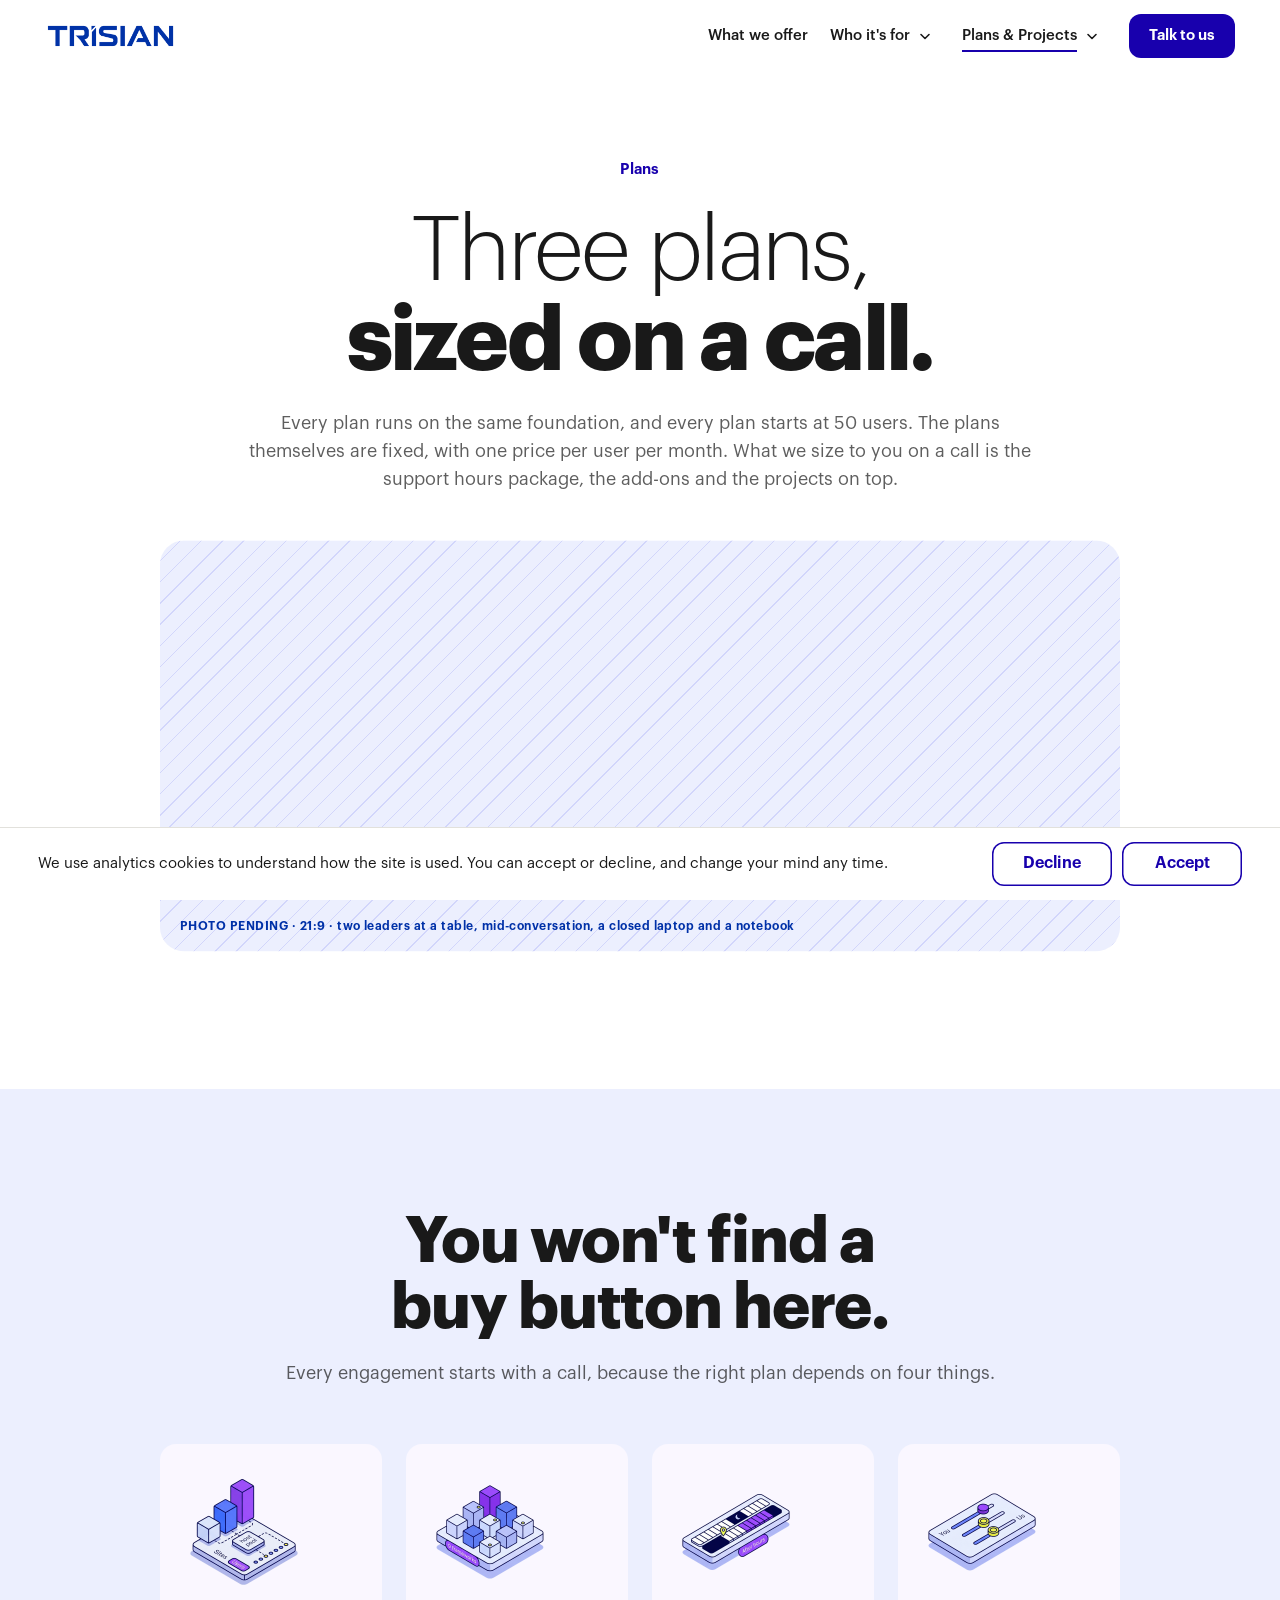
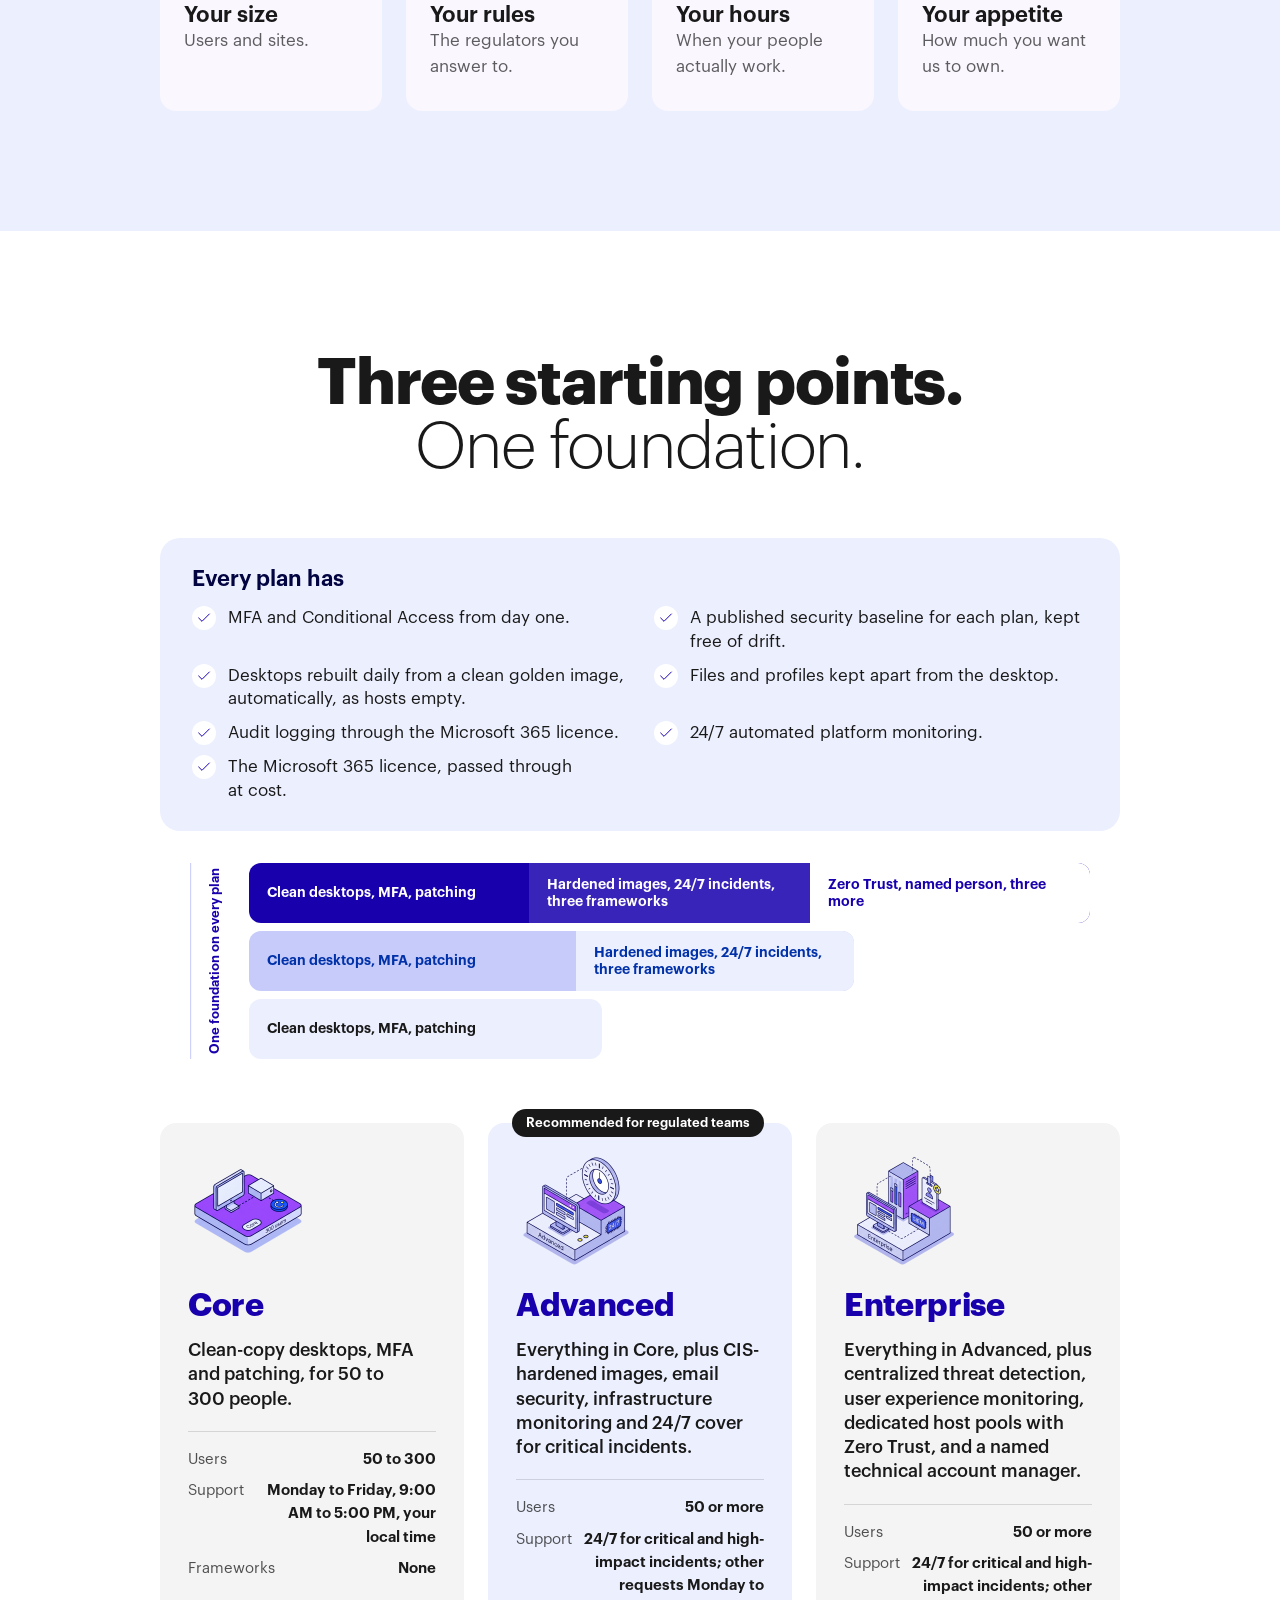
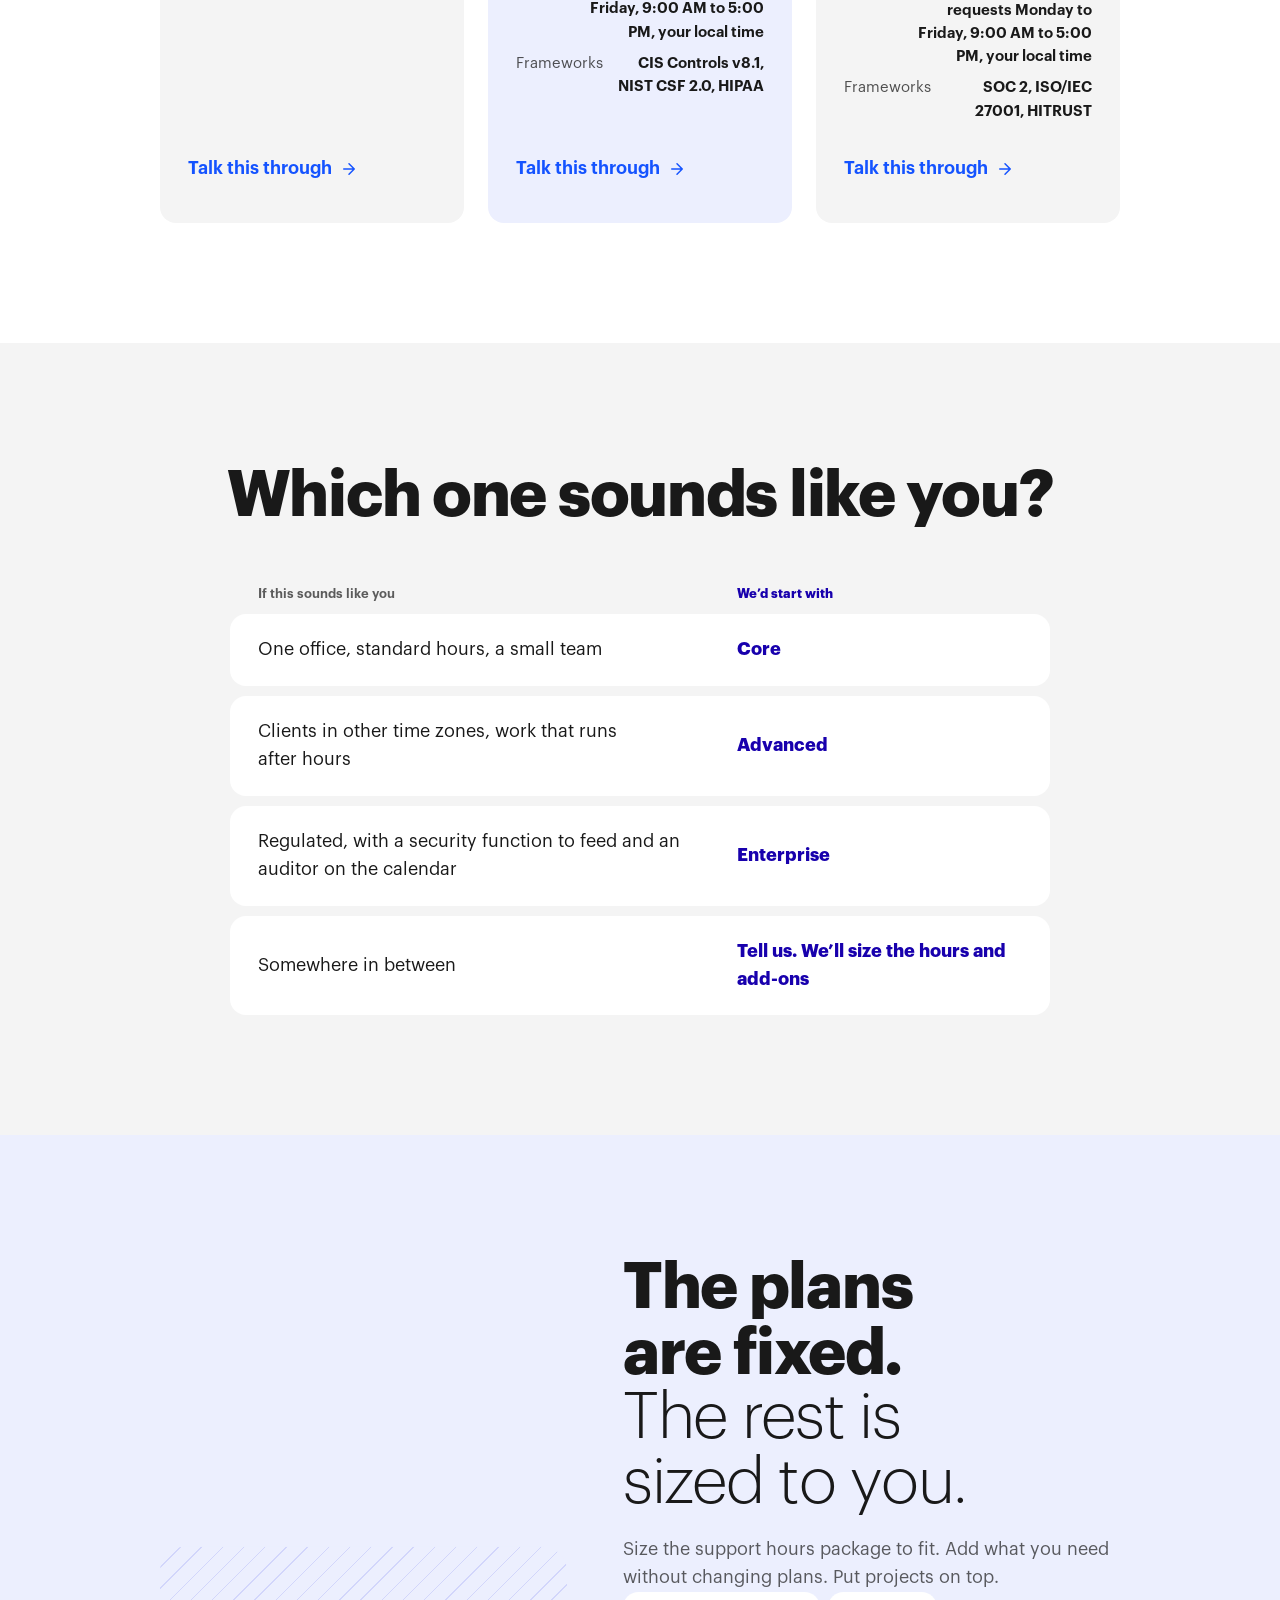
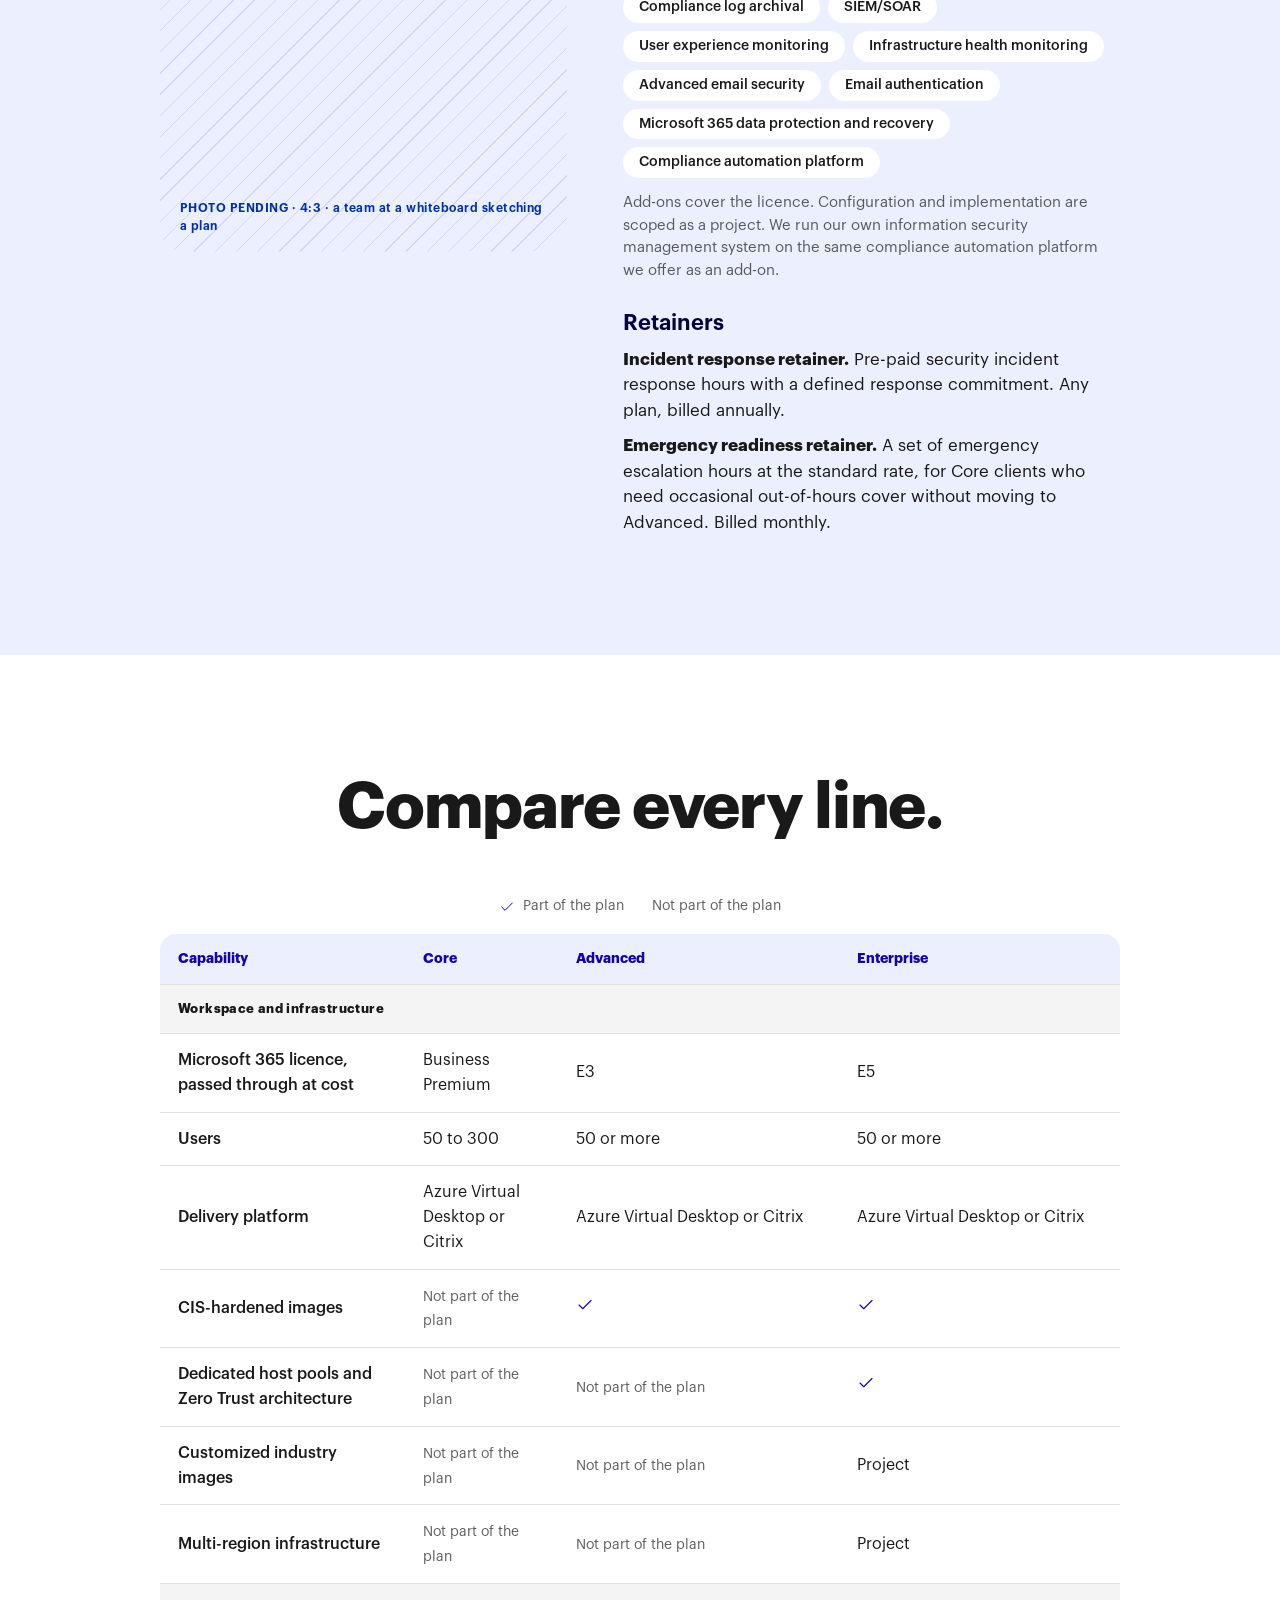
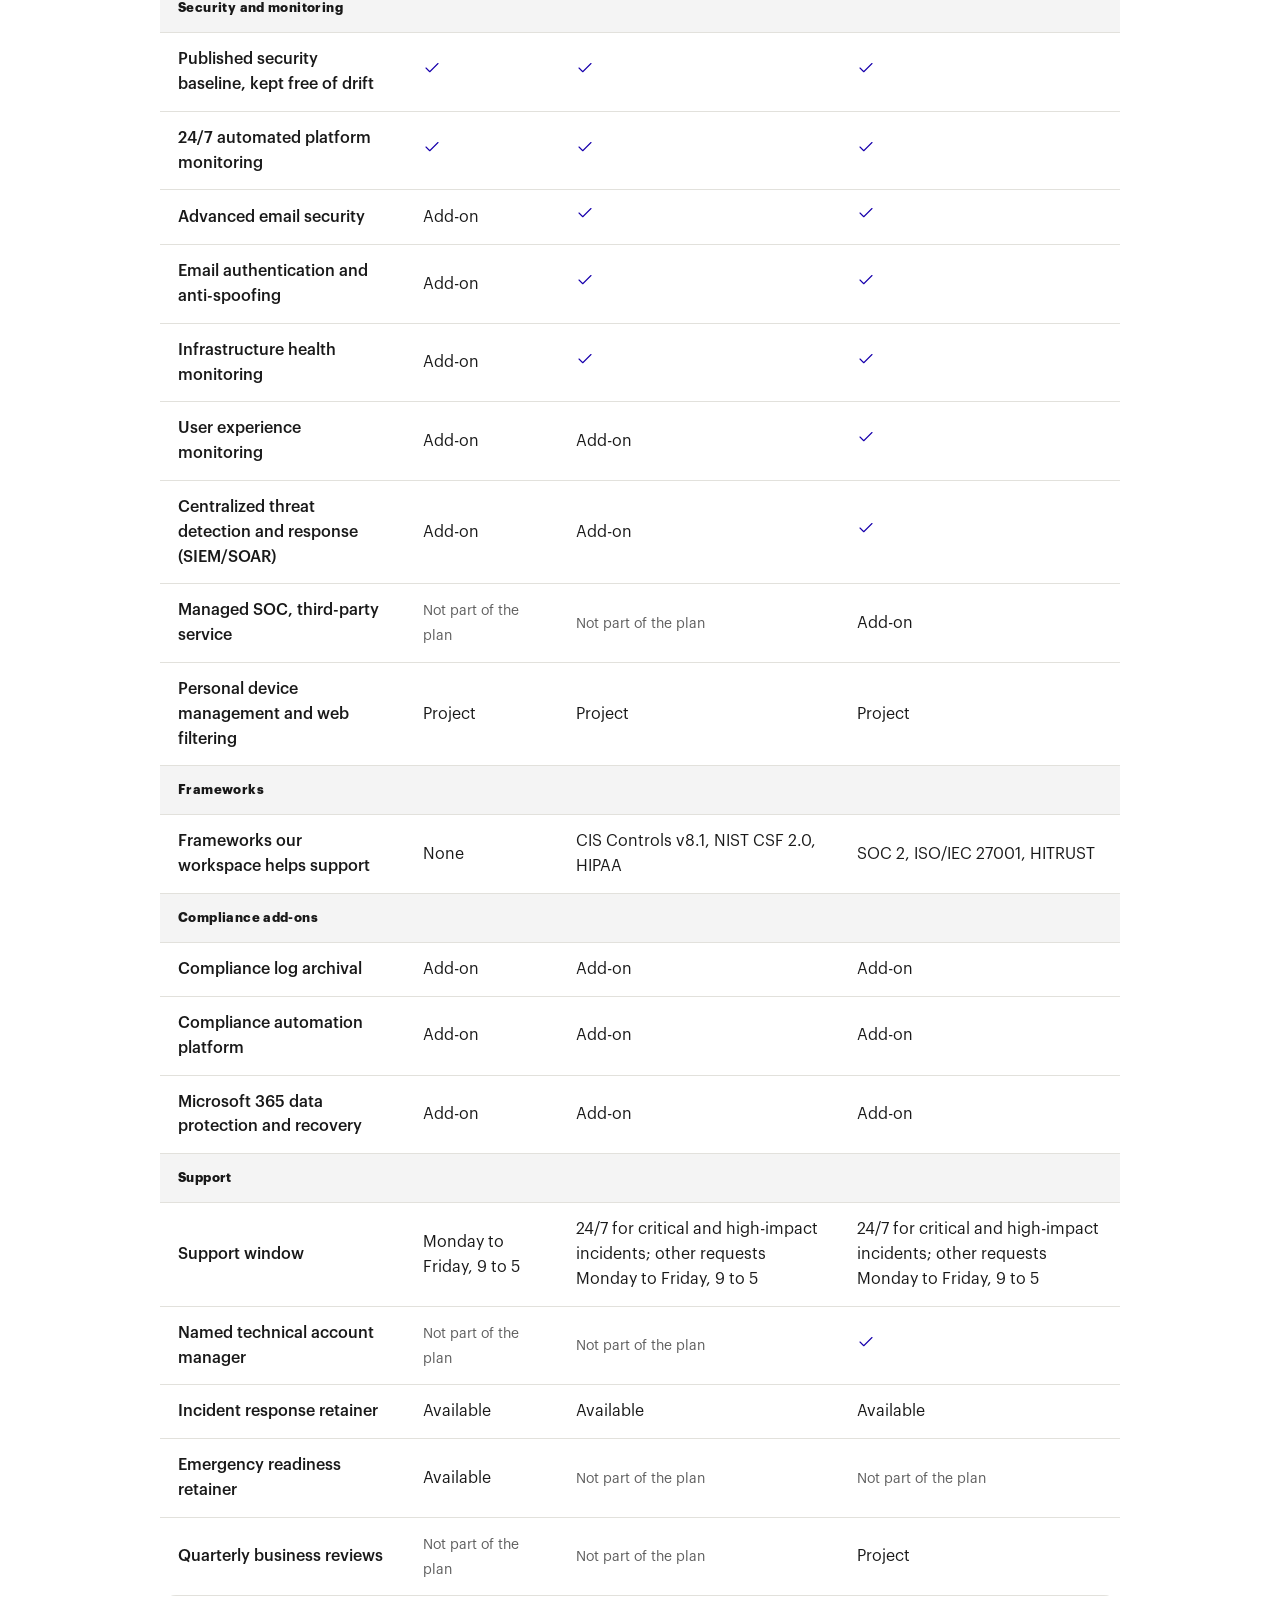
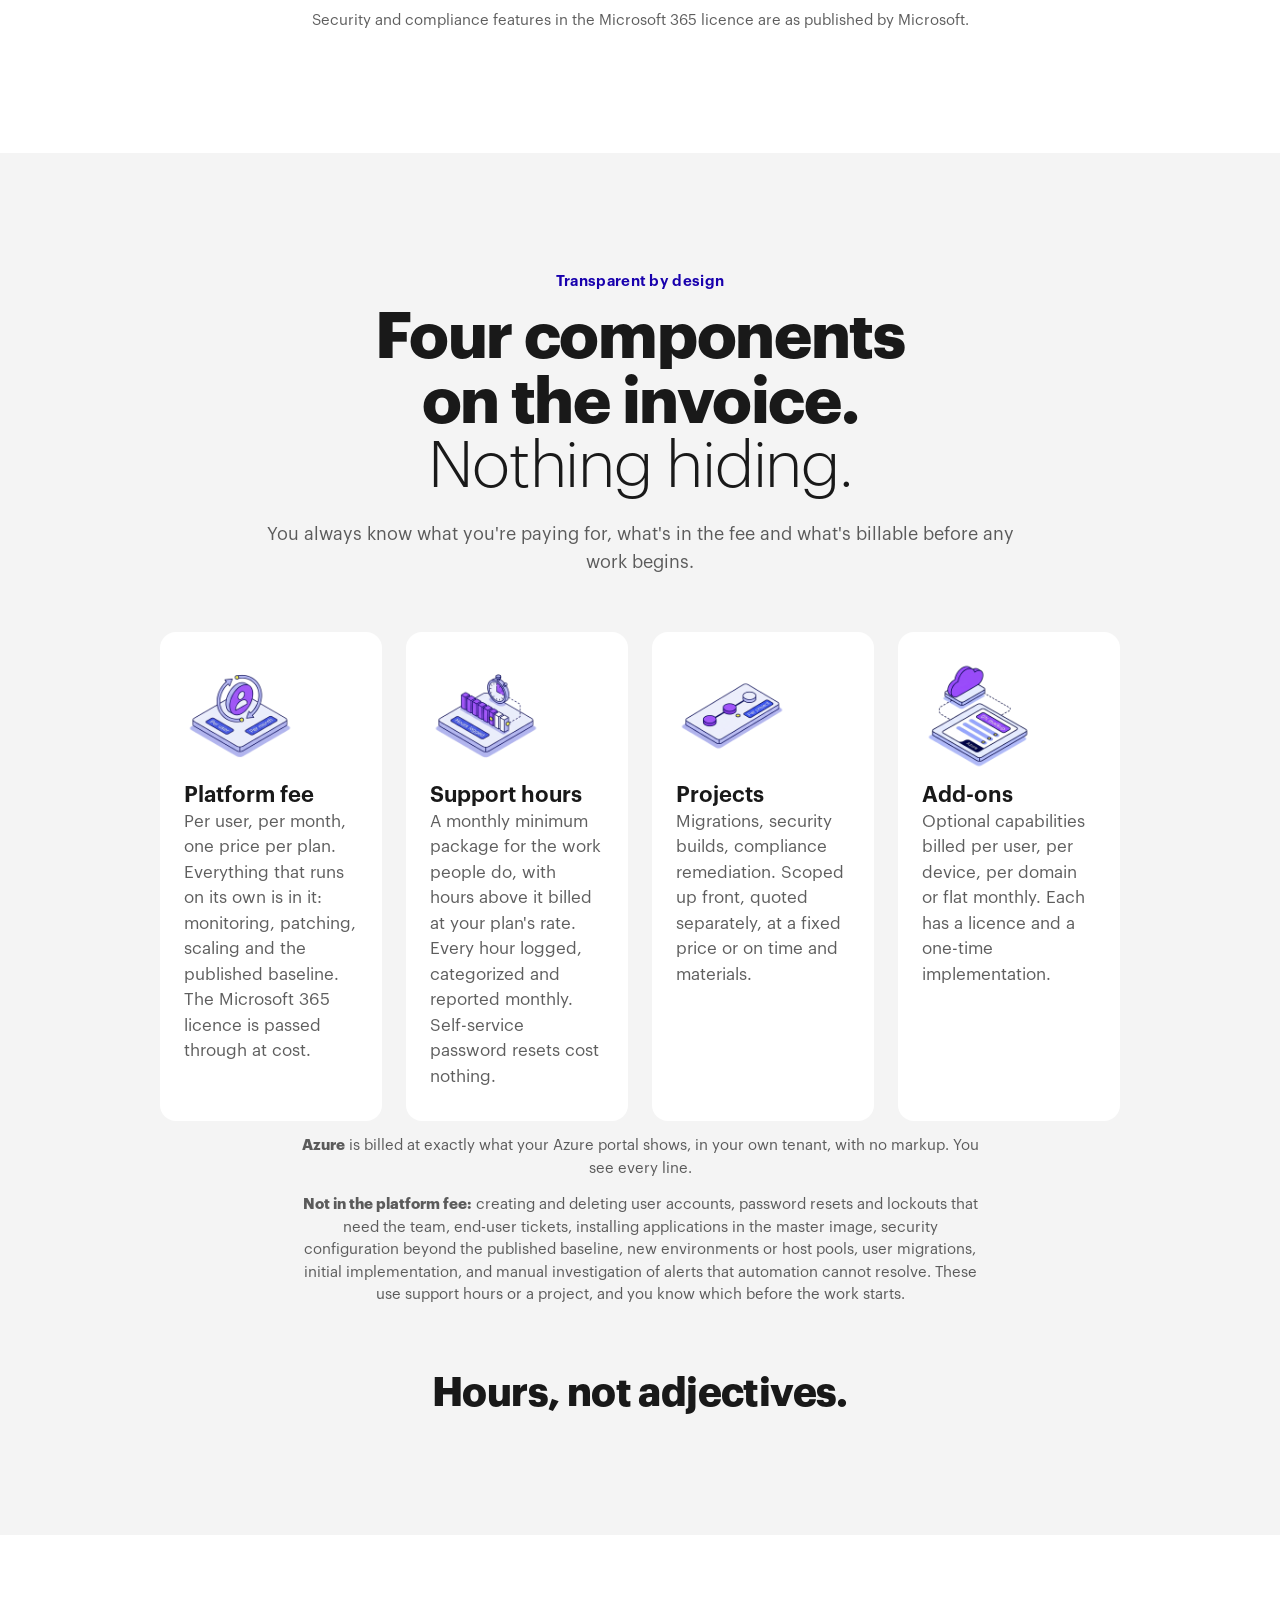
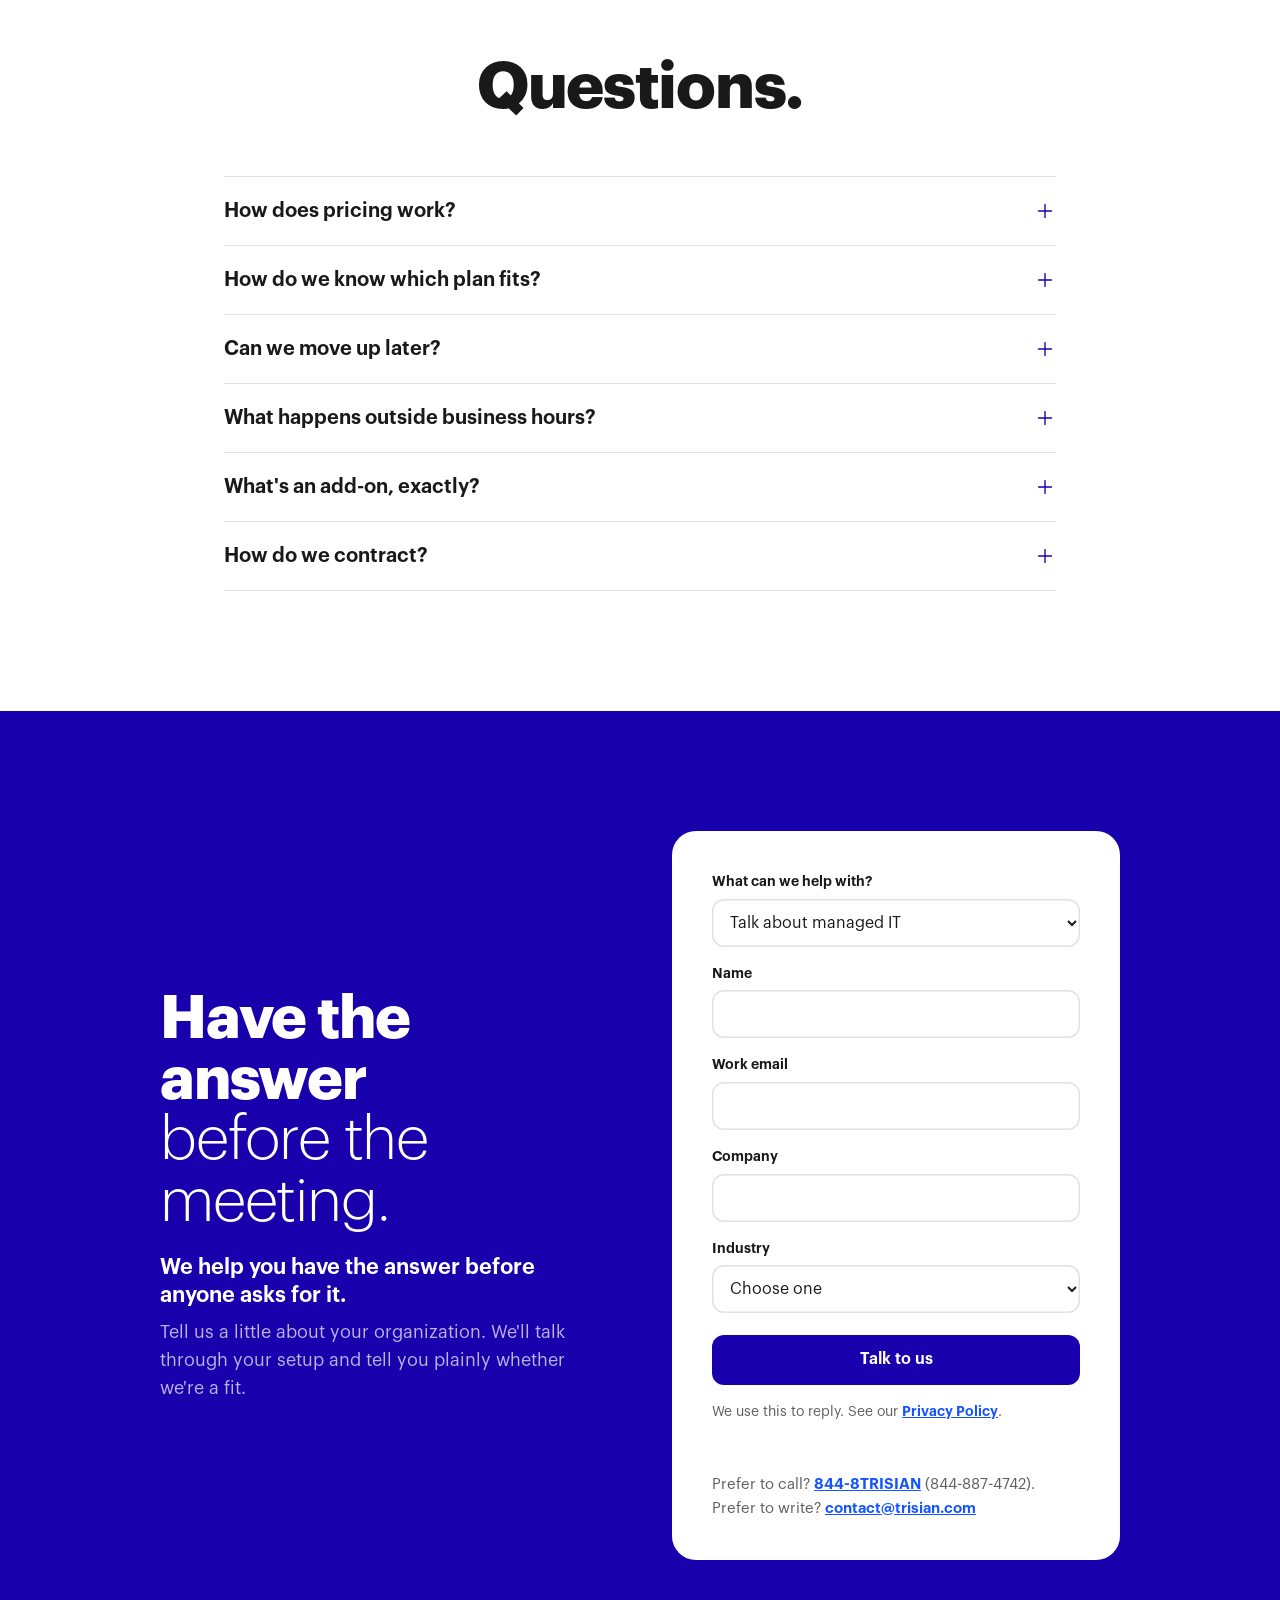
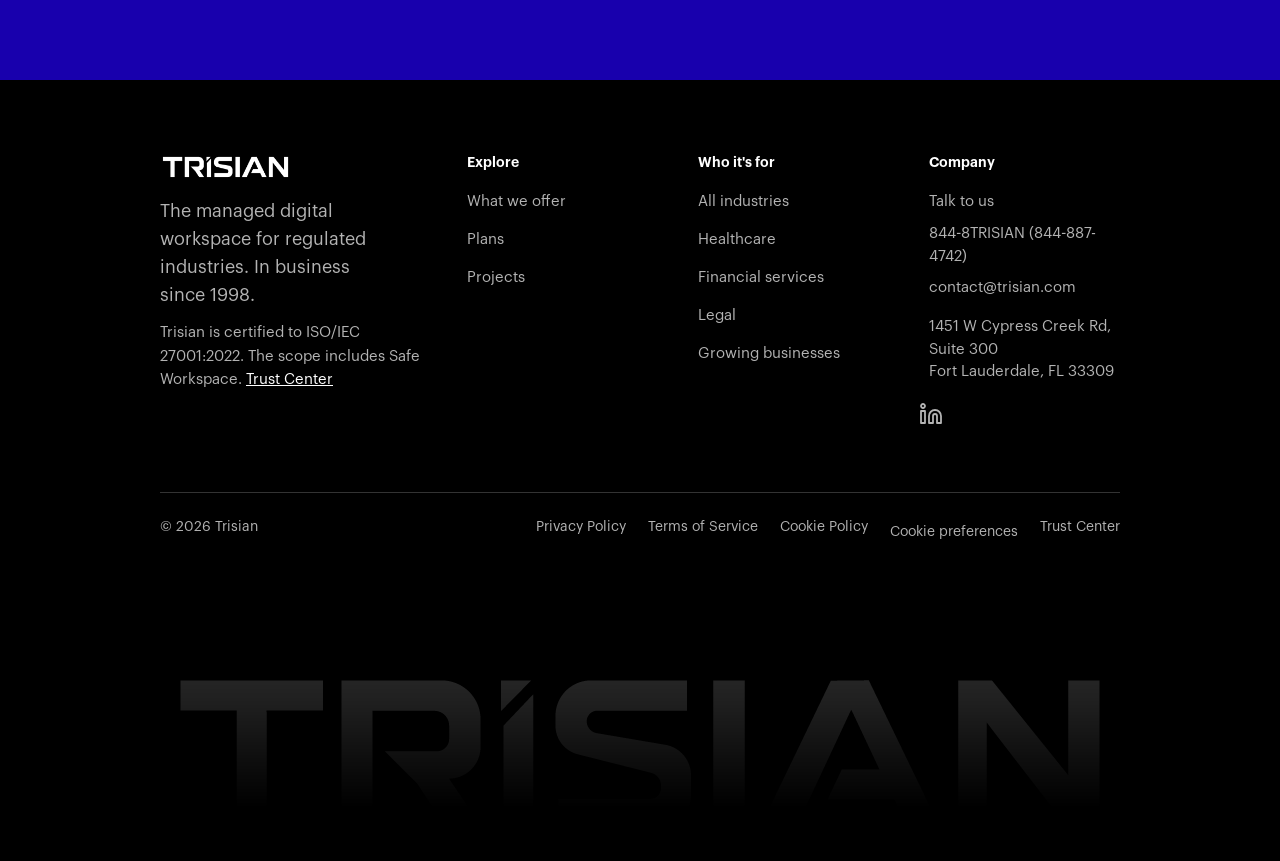
==== coverage/index.html @ b31313be "Initial commit: Trisian static site (next-corrected) Co-Authored-By: Claude Fable 5.1 <noreply@anthr" ====
<!doctype html>
<html lang="en">
<head>
<meta charset="utf-8">
<meta name="viewport" content="width=device-width, initial-scale=1">
<title>Plans and billing | Trisian</title>
<meta name="description" content="Core, Advanced and Enterprise, from 50 users. Support hours, add-ons and projects are sized to you on a call. See how plans and billing work.">
<meta name="robots" content="noindex, nofollow">
<!-- REMOVE noindex AT LAUNCH -->
<link rel="canonical" href="https://schil79.github.io/Trisian/coverage/">
<meta property="og:type" content="website">
<meta property="og:site_name" content="Trisian">
<meta property="og:title" content="Plans and billing | Trisian">
<meta property="og:description" content="Core, Advanced and Enterprise, from 50 users. Support hours, add-ons and projects are sized to you on a call. See how plans and billing work.">
<meta property="og:url" content="https://schil79.github.io/Trisian/coverage/">
<meta name="twitter:card" content="summary">
<meta name="twitter:title" content="Plans and billing | Trisian">
<meta name="twitter:description" content="Core, Advanced and Enterprise, from 50 users. Support hours, add-ons and projects are sized to you on a call. See how plans and billing work.">
<link rel="icon" href="data:image/svg+xml,%3Csvg xmlns='http://www.w3.org/2000/svg' viewBox='0 0 32 32'%3E%3Crect width='32' height='32' rx='6' fill='%231800AD'/%3E%3Cpath d='M7 9h18v4h-7v11h-4V13H7z' fill='%23fff'/%3E%3C/svg%3E">
<link rel="preload" href="../assets/fonts/Graphik-Regular.woff2" as="font" type="font/woff2" crossorigin>
<link rel="preload" href="../assets/fonts/Graphik-Bold.woff2" as="font" type="font/woff2" crossorigin>
<link rel="preload" href="../assets/fonts/Graphik-Medium.woff2" as="font" type="font/woff2" crossorigin>

<meta name="theme-color" content="#FFFFFF">
<meta name="ga-measurement-id" content="">   <!-- [ASK] Google Analytics id not supplied; it loads only after Accept -->
<link rel="stylesheet" href="../css/styles.css">
<link rel="stylesheet" href="../css/industry.css">
<link rel="stylesheet" href="../css/motion.css">

<script type="application/ld+json">{"@context": "https://schema.org", "@type": "BreadcrumbList", "itemListElement": [{"@type": "ListItem", "position": 1, "name": "Home", "item": "https://schil79.github.io/Trisian/"}, {"@type": "ListItem", "position": 2, "name": "Plans", "item": "https://schil79.github.io/Trisian/coverage/"}]}</script>
<script type="application/ld+json">{"@context": "https://schema.org", "@type": "FAQPage", "mainEntity": [{"@type": "Question", "name": "How does pricing work?", "acceptedAnswer": {"@type": "Answer", "text": "Four components. A per-user monthly platform fee that covers everything automated. A monthly minimum package of support hours for the human work, every hour logged. Projects, scoped and quoted separately. And optional add-ons, each with a licence and a one-time implementation. The Microsoft 365 licence and Azure are passed through at cost: Azure at exactly what your Azure portal shows, with no markup."}}, {"@type": "Question", "name": "How do we know which plan fits?", "acceptedAnswer": {"@type": "Answer", "text": "We work it out together on the first call. We look at your size, your industry, your compliance needs and your hours, and recommend a starting point. Every plan starts at 50 users; Core runs to 300."}}, {"@type": "Question", "name": "Can we move up later?", "acceptedAnswer": {"@type": "Answer", "text": "Yes. The foundation is the same on every plan, so moving from Core to Advanced or Enterprise doesn’t mean a redesign."}}, {"@type": "Question", "name": "What happens outside business hours?", "acceptedAnswer": {"@type": "Answer", "text": "Core support runs Monday to Friday, 9:00 AM to 5:00 PM, your local time. On Advanced and Enterprise, critical and high-impact incidents are covered 24/7; other requests run in the same business-hours window. Automated platform monitoring, patching and alerting run 24/7/365 on every plan. Core clients who need occasional out-of-hours cover can add an emergency readiness retainer, and an incident response retainer is available on every plan. Response commitments are set in the Services Guide that forms part of your agreement."}}, {"@type": "Question", "name": "What's an add-on, exactly?", "acceptedAnswer": {"@type": "Answer", "text": "An add-on is the licence for an extra capability. Setting it up and configuring it is scoped as a project, so you know what you’re paying for."}}]}</script>
<script>document.documentElement.classList.add('js')</script>
</head>
<body class="page">
<a class="skip" href="#main">Skip to content</a>
<header class="nav-wrap" id="navWrap">
  <span class="prog" id="prog" aria-hidden="true"></span>
  <nav class="nav" id="nav" aria-label="Primary">
    <a href="../" class="logo" aria-label="Trisian home"><img src="../assets/img/trisian-logo.png" alt="Trisian"></a>
    <div class="nav-links" id="navLinks">
      <a href="../#offer">What we offer</a>
      <div class="nav-item has-dd">
        <a href="../#seats" class="dd-link">Who it's for</a>
        <button class="dd-toggle" type="button" aria-expanded="false" aria-controls="ddList" aria-label="Show industries"><svg viewBox="0 0 12 12" aria-hidden="true"><path d="M2 4.5l4 4 4-4"/></svg></button>
        <ul class="dd" id="ddList"><li><a href="../who-its-for/">All industries</a></li><li><a href="../healthcare/">Healthcare</a></li><li><a href="../financial-services/">Financial services</a></li><li><a href="../legal/">Legal</a></li><li><a href="../growing-businesses/">Growing businesses</a></li></ul>
      </div>
      <div class="nav-item has-dd is-active">
        <a href="../coverage/" class="dd-link" aria-current="page">Plans &amp; Projects</a>
        <button class="dd-toggle" type="button" aria-expanded="false" aria-controls="ddPlans" aria-label="Show plans and projects"><svg viewBox="0 0 12 12" aria-hidden="true"><path d="M2 4.5l4 4 4-4"/></svg></button>
        <ul class="dd" id="ddPlans"><li><a href="../coverage/">Plans<small>Core, Advanced and Enterprise, and how pricing works.</small></a></li><li><a href="../services/">Projects<small>Migrations, security builds and compliance remediation.</small></a></li></ul>
      </div>
      <a href="#assessment" class="btn btn-sm">Talk to us</a>
    </div>
    <button class="burger" id="burger" aria-label="Menu" aria-expanded="false" aria-controls="navLinks"><span></span><span></span></button>
  </nav>
</header>
<main id="main">
<section class="page-hero">
  <div class="wrap">
    <span class="pill">Plans</span>
    <h1 class="page-h1" data-split-lines><span class="lt">Three plans,</span> <span class="bd">sized on a call.</span></h1>
    <p class="sub-p" data-reveal>Every plan runs on the same foundation, and every plan starts at 50 users. The plans themselves are fixed, with one price per user per month. What we size to you on a call is the support hours package, the add-ons and the projects on top.</p>
    
    <div class="ph " style="aspect-ratio:21/9" role="img" aria-label="Two business leaders in conversation at a table" data-parallax="0.06"><span class="ph-label">PHOTO PENDING · 21:9 · two leaders at a table, mid-conversation, a closed laptop and a notebook</span></div>
  </div>
</section>

<section class="sec s-pale" id="no-checkout">
  <div class="wrap">
    <header class="sec-head " data-reveal><h2 class="h2"><span class="bd">You won't find a buy button here.</span></h2><p class="sub-p">Every engagement starts with a call, because the right plan depends on four things.</p></header>
    <div class="boxes4" data-stagger><article class="box" data-ico-host><span class="ico ico--rich ico--cov " aria-hidden="true"><span class="ico__float"><picture><source type="image/webp" srcset="../assets/icons/cov-size.webp"><img class="ico__img" src="../assets/icons/cov-size.png" width="480" height="480" alt="" loading="lazy" decoding="async"></picture></span></span><h3 class="h4 ico-title">Your size</h3><p>Users and sites.</p></article><article class="box" data-ico-host><span class="ico ico--rich ico--cov " aria-hidden="true"><span class="ico__float"><picture><source type="image/webp" srcset="../assets/icons/cov-rules.webp"><img class="ico__img" src="../assets/icons/cov-rules.png" width="480" height="480" alt="" loading="lazy" decoding="async"></picture></span></span><h3 class="h4 ico-title">Your rules</h3><p>The regulators you answer to.</p></article><article class="box" data-ico-host><span class="ico ico--rich ico--cov " aria-hidden="true"><span class="ico__float"><picture><source type="image/webp" srcset="../assets/icons/cov-hours.webp"><img class="ico__img" src="../assets/icons/cov-hours.png" width="480" height="480" alt="" loading="lazy" decoding="async"></picture></span></span><h3 class="h4 ico-title">Your hours</h3><p>When your people actually work.</p></article><article class="box" data-ico-host><span class="ico ico--rich ico--cov " aria-hidden="true"><span class="ico__float"><picture><source type="image/webp" srcset="../assets/icons/cov-appetite.webp"><img class="ico__img" src="../assets/icons/cov-appetite.png" width="480" height="480" alt="" loading="lazy" decoding="async"></picture></span></span><h3 class="h4 ico-title">Your appetite</h3><p>How much you want us to own.</p></article></div>
  </div>
</section>

<section class="sec s-white" id="starting-points">
  <div class="wrap">
    <header class="sec-head " data-reveal><h2 class="h2"><span class="bd">Three starting points.</span><span class="lt">One foundation.</span></h2></header>
    <div class="every" data-reveal><h3 class="h4">Every plan has</h3><ul class="every-list"><li><span class="ck"><svg class="ic ic-check " width="16" height="16" viewBox="0 0 24 24" fill="none" stroke="currentColor" stroke-width="1.5" stroke-linecap="round" stroke-linejoin="round" aria-hidden="true"><path d="M20 6 9 17l-5-5"/></svg></span><span>MFA and Conditional Access from day one.</span></li><li><span class="ck"><svg class="ic ic-check " width="16" height="16" viewBox="0 0 24 24" fill="none" stroke="currentColor" stroke-width="1.5" stroke-linecap="round" stroke-linejoin="round" aria-hidden="true"><path d="M20 6 9 17l-5-5"/></svg></span><span>A published security baseline for each plan, kept free of drift.</span></li><li><span class="ck"><svg class="ic ic-check " width="16" height="16" viewBox="0 0 24 24" fill="none" stroke="currentColor" stroke-width="1.5" stroke-linecap="round" stroke-linejoin="round" aria-hidden="true"><path d="M20 6 9 17l-5-5"/></svg></span><span>Desktops rebuilt daily from a clean golden image, automatically, as hosts empty.</span></li><li><span class="ck"><svg class="ic ic-check " width="16" height="16" viewBox="0 0 24 24" fill="none" stroke="currentColor" stroke-width="1.5" stroke-linecap="round" stroke-linejoin="round" aria-hidden="true"><path d="M20 6 9 17l-5-5"/></svg></span><span>Files and profiles kept apart from the desktop.</span></li><li><span class="ck"><svg class="ic ic-check " width="16" height="16" viewBox="0 0 24 24" fill="none" stroke="currentColor" stroke-width="1.5" stroke-linecap="round" stroke-linejoin="round" aria-hidden="true"><path d="M20 6 9 17l-5-5"/></svg></span><span>Audit logging through the Microsoft 365 licence.</span></li><li><span class="ck"><svg class="ic ic-check " width="16" height="16" viewBox="0 0 24 24" fill="none" stroke="currentColor" stroke-width="1.5" stroke-linecap="round" stroke-linejoin="round" aria-hidden="true"><path d="M20 6 9 17l-5-5"/></svg></span><span>24/7 automated platform monitoring.</span></li><li><span class="ck"><svg class="ic ic-check " width="16" height="16" viewBox="0 0 24 24" fill="none" stroke="currentColor" stroke-width="1.5" stroke-linecap="round" stroke-linejoin="round" aria-hidden="true"><path d="M20 6 9 17l-5-5"/></svg></span><span>The Microsoft 365 licence, passed through at cost.</span></li></ul></div>
    <div class="ladder anim" id="ladder" role="img" aria-label="Three plans as steps. Core: clean desktops, MFA, patching. Advanced adds hardened images, 24/7 incident cover and three frameworks. Enterprise adds Zero Trust, a named person and three more frameworks. One foundation.">
      <p class="ladder-note" aria-hidden="true"><span>One foundation on every plan</span></p>
      <div class="ladder-bars" aria-hidden="true">
        <div class="lb lb-ent" style="--w:100%;--i:2"><span class="seg s-a">Clean desktops, MFA, patching</span><span class="seg s-b">Hardened images, 24/7 incidents, three frameworks</span><span class="seg s-c">Zero Trust, named person, three more</span></div>
        <div class="lb lb-adv" style="--w:72%;--i:1"><span class="seg s-a">Clean desktops, MFA, patching</span><span class="seg s-b">Hardened images, 24/7 incidents, three frameworks</span></div>
        <div class="lb lb-core" style="--w:42%;--i:0"><span class="seg s-a">Clean desktops, MFA, patching</span></div>
      </div>
      <p class="ladder-keys" aria-hidden="true"><b>Enterprise</b><b>Advanced</b><b>Core</b></p>
    </div>
    <div class="lvls" data-stagger><article class="lvl l-grey" data-ico-host>
        
        <span class="ico ico--rich ico--tier " aria-hidden="true"><span class="ico__float"><picture><source type="image/webp" srcset="../assets/icons/tier-core.webp"><img class="ico__img" src="../assets/icons/tier-core.png" width="480" height="480" alt="" loading="lazy" decoding="async"></picture></span></span>
        <h3 class="h3 ico-title">Core</h3><p class="one">Clean-copy desktops, MFA and patching, for 50 to 300 people.</p>
        <dl><div><dt>Users</dt><dd>50 to 300</dd></div><div><dt>Support</dt><dd>Monday to Friday, 9:00 AM to 5:00 PM, your local time</dd></div><div><dt>Frameworks</dt><dd>None</dd></div></dl>
        <a class="link-arrow" href="#assessment?topic=core">Talk this through</a>
      </article><article class="lvl l-pale" data-ico-host>
        <span class="badge">Recommended for regulated teams</span>
        <span class="ico ico--rich ico--tier " aria-hidden="true"><span class="ico__float"><picture><source type="image/webp" srcset="../assets/icons/tier-advanced.webp"><img class="ico__img" src="../assets/icons/tier-advanced.png" width="480" height="480" alt="" loading="lazy" decoding="async"></picture></span></span>
        <h3 class="h3 ico-title">Advanced</h3><p class="one">Everything in Core, plus CIS-hardened images, email security, infrastructure monitoring and 24/7 cover for critical incidents.</p>
        <dl><div><dt>Users</dt><dd>50 or more</dd></div><div><dt>Support</dt><dd>24/7 for critical and high-impact incidents; other requests Monday to Friday, 9:00 AM to 5:00 PM, your local time</dd></div><div><dt>Frameworks</dt><dd>CIS Controls v8.1, NIST CSF 2.0, HIPAA</dd></div></dl>
        <a class="link-arrow" href="#assessment?topic=advanced">Talk this through</a>
      </article><article class="lvl l-grey" data-ico-host>
        
        <span class="ico ico--rich ico--tier " aria-hidden="true"><span class="ico__float"><picture><source type="image/webp" srcset="../assets/icons/tier-enterprise.webp"><img class="ico__img" src="../assets/icons/tier-enterprise.png" width="480" height="480" alt="" loading="lazy" decoding="async"></picture></span></span>
        <h3 class="h3 ico-title">Enterprise</h3><p class="one">Everything in Advanced, plus centralized threat detection, user experience monitoring, dedicated host pools with Zero Trust, and a named technical account manager.</p>
        <dl><div><dt>Users</dt><dd>50 or more</dd></div><div><dt>Support</dt><dd>24/7 for critical and high-impact incidents; other requests Monday to Friday, 9:00 AM to 5:00 PM, your local time</dd></div><div><dt>Frameworks</dt><dd>SOC 2, ISO/IEC 27001, HITRUST</dd></div></dl>
        <a class="link-arrow" href="#assessment?topic=enterprise">Talk this through</a>
      </article></div>
  </div>
</section>

<section class="sec s-grey" id="which">
  <div class="wrap">
    <header class="sec-head " data-reveal><h2 class="h2"><span class="bd">Which one sounds like you?</span></h2></header>
    <ul class="which" data-stagger><li class="which-h"><span>If this sounds like you</span><b>We’d start with</b></li><li><span>One office, standard hours, a small team</span><b>Core</b></li><li><span>Clients in other time zones, work that runs after hours</span><b>Advanced</b></li><li><span>Regulated, with a security function to feed and an auditor on the calendar</span><b>Enterprise</b></li><li><span>Somewhere in between</span><b>Tell us. We’ll size the hours and add-ons</b></li></ul>
  </div>
</section>

<section class="sec s-pale" id="make-it-yours">
  <div class="wrap two-ph">
    <div class="ph " style="aspect-ratio:4/3" role="img" aria-label="A small team sketching a plan on a whiteboard" data-parallax="0.06"><span class="ph-label">PHOTO PENDING · 4:3 · a team at a whiteboard sketching a plan</span></div>
    <div data-reveal="right">
      <h2 class="h2 left"><span class="bd">The plans are fixed.</span><span class="lt">The rest is sized to you.</span></h2>
      <p class="sub-p left">Size the support hours package to fit. Add what you need without changing plans. Put projects on top.</p>
      <ul class="chips chips-w"><li>Compliance log archival</li><li>SIEM/SOAR</li><li>User experience monitoring</li><li>Infrastructure health monitoring</li><li>Advanced email security</li><li>Email authentication</li><li>Microsoft 365 data protection and recovery</li><li>Compliance automation platform</li></ul>
      <p class="addon-note">Add-ons cover the licence. Configuration and implementation are scoped as a project. We run our own information security management system on the same compliance automation platform we offer as an add-on.</p>
      <div class="retainers"><h3 class="h4">Retainers</h3>
        <p><b>Incident response retainer.</b> Pre-paid security incident response hours with a defined response commitment. Any plan, billed annually.</p>
        <p><b>Emergency readiness retainer.</b> A set of emergency escalation hours at the standard rate, for Core clients who need occasional out-of-hours cover without moving to Advanced. Billed monthly.</p></div>
    </div>
  </div>
</section>

<section class="sec s-white" id="compare">
  <div class="wrap">
    <header class="sec-head " data-reveal><h2 class="h2"><span class="bd">Compare every line.</span></h2></header>
    <div class="compare-open"><p class="legend"><span><span class="yes"><svg class="ic ic-check " width="16" height="16" viewBox="0 0 24 24" fill="none" stroke="currentColor" stroke-width="1.5" stroke-linecap="round" stroke-linejoin="round" aria-hidden="true"><path d="M20 6 9 17l-5-5"/></svg></span> Part of the plan</span><span><span class="no">Not part of the plan</span></span></p>
      <table class="cmp-t">
        <thead><tr><th scope="col">Capability</th><th scope="col">Core</th><th scope="col">Advanced</th><th scope="col">Enterprise</th></tr></thead>
        <tbody><tr class="grp"><th colspan="4" scope="colgroup">Workspace and infrastructure</th></tr><tr><th scope="row">Microsoft 365 licence, passed through at cost</th><td>Business Premium</td><td>E3</td><td>E5</td></tr><tr><th scope="row">Users</th><td>50 to 300</td><td>50 or more</td><td>50 or more</td></tr><tr><th scope="row">Delivery platform</th><td>Azure Virtual Desktop or Citrix</td><td>Azure Virtual Desktop or Citrix</td><td>Azure Virtual Desktop or Citrix</td></tr><tr><th scope="row">CIS-hardened images</th><td><span class="no">Not part of the plan</span></td><td><span class="yes"><svg class="ic ic-check " width="18" height="18" viewBox="0 0 24 24" fill="none" stroke="currentColor" stroke-width="1.5" stroke-linecap="round" stroke-linejoin="round" aria-hidden="true"><path d="M20 6 9 17l-5-5"/></svg><span class="sr-only">Part of the plan</span></span></td><td><span class="yes"><svg class="ic ic-check " width="18" height="18" viewBox="0 0 24 24" fill="none" stroke="currentColor" stroke-width="1.5" stroke-linecap="round" stroke-linejoin="round" aria-hidden="true"><path d="M20 6 9 17l-5-5"/></svg><span class="sr-only">Part of the plan</span></span></td></tr><tr><th scope="row">Dedicated host pools and Zero Trust architecture</th><td><span class="no">Not part of the plan</span></td><td><span class="no">Not part of the plan</span></td><td><span class="yes"><svg class="ic ic-check " width="18" height="18" viewBox="0 0 24 24" fill="none" stroke="currentColor" stroke-width="1.5" stroke-linecap="round" stroke-linejoin="round" aria-hidden="true"><path d="M20 6 9 17l-5-5"/></svg><span class="sr-only">Part of the plan</span></span></td></tr><tr><th scope="row">Customized industry images</th><td><span class="no">Not part of the plan</span></td><td><span class="no">Not part of the plan</span></td><td>Project</td></tr><tr><th scope="row">Multi-region infrastructure</th><td><span class="no">Not part of the plan</span></td><td><span class="no">Not part of the plan</span></td><td>Project</td></tr><tr class="grp"><th colspan="4" scope="colgroup">Security and monitoring</th></tr><tr><th scope="row">Published security baseline, kept free of drift</th><td><span class="yes"><svg class="ic ic-check " width="18" height="18" viewBox="0 0 24 24" fill="none" stroke="currentColor" stroke-width="1.5" stroke-linecap="round" stroke-linejoin="round" aria-hidden="true"><path d="M20 6 9 17l-5-5"/></svg><span class="sr-only">Part of the plan</span></span></td><td><span class="yes"><svg class="ic ic-check " width="18" height="18" viewBox="0 0 24 24" fill="none" stroke="currentColor" stroke-width="1.5" stroke-linecap="round" stroke-linejoin="round" aria-hidden="true"><path d="M20 6 9 17l-5-5"/></svg><span class="sr-only">Part of the plan</span></span></td><td><span class="yes"><svg class="ic ic-check " width="18" height="18" viewBox="0 0 24 24" fill="none" stroke="currentColor" stroke-width="1.5" stroke-linecap="round" stroke-linejoin="round" aria-hidden="true"><path d="M20 6 9 17l-5-5"/></svg><span class="sr-only">Part of the plan</span></span></td></tr><tr><th scope="row">24/7 automated platform monitoring</th><td><span class="yes"><svg class="ic ic-check " width="18" height="18" viewBox="0 0 24 24" fill="none" stroke="currentColor" stroke-width="1.5" stroke-linecap="round" stroke-linejoin="round" aria-hidden="true"><path d="M20 6 9 17l-5-5"/></svg><span class="sr-only">Part of the plan</span></span></td><td><span class="yes"><svg class="ic ic-check " width="18" height="18" viewBox="0 0 24 24" fill="none" stroke="currentColor" stroke-width="1.5" stroke-linecap="round" stroke-linejoin="round" aria-hidden="true"><path d="M20 6 9 17l-5-5"/></svg><span class="sr-only">Part of the plan</span></span></td><td><span class="yes"><svg class="ic ic-check " width="18" height="18" viewBox="0 0 24 24" fill="none" stroke="currentColor" stroke-width="1.5" stroke-linecap="round" stroke-linejoin="round" aria-hidden="true"><path d="M20 6 9 17l-5-5"/></svg><span class="sr-only">Part of the plan</span></span></td></tr><tr><th scope="row">Advanced email security</th><td>Add-on</td><td><span class="yes"><svg class="ic ic-check " width="18" height="18" viewBox="0 0 24 24" fill="none" stroke="currentColor" stroke-width="1.5" stroke-linecap="round" stroke-linejoin="round" aria-hidden="true"><path d="M20 6 9 17l-5-5"/></svg><span class="sr-only">Part of the plan</span></span></td><td><span class="yes"><svg class="ic ic-check " width="18" height="18" viewBox="0 0 24 24" fill="none" stroke="currentColor" stroke-width="1.5" stroke-linecap="round" stroke-linejoin="round" aria-hidden="true"><path d="M20 6 9 17l-5-5"/></svg><span class="sr-only">Part of the plan</span></span></td></tr><tr><th scope="row">Email authentication and anti-spoofing</th><td>Add-on</td><td><span class="yes"><svg class="ic ic-check " width="18" height="18" viewBox="0 0 24 24" fill="none" stroke="currentColor" stroke-width="1.5" stroke-linecap="round" stroke-linejoin="round" aria-hidden="true"><path d="M20 6 9 17l-5-5"/></svg><span class="sr-only">Part of the plan</span></span></td><td><span class="yes"><svg class="ic ic-check " width="18" height="18" viewBox="0 0 24 24" fill="none" stroke="currentColor" stroke-width="1.5" stroke-linecap="round" stroke-linejoin="round" aria-hidden="true"><path d="M20 6 9 17l-5-5"/></svg><span class="sr-only">Part of the plan</span></span></td></tr><tr><th scope="row">Infrastructure health monitoring</th><td>Add-on</td><td><span class="yes"><svg class="ic ic-check " width="18" height="18" viewBox="0 0 24 24" fill="none" stroke="currentColor" stroke-width="1.5" stroke-linecap="round" stroke-linejoin="round" aria-hidden="true"><path d="M20 6 9 17l-5-5"/></svg><span class="sr-only">Part of the plan</span></span></td><td><span class="yes"><svg class="ic ic-check " width="18" height="18" viewBox="0 0 24 24" fill="none" stroke="currentColor" stroke-width="1.5" stroke-linecap="round" stroke-linejoin="round" aria-hidden="true"><path d="M20 6 9 17l-5-5"/></svg><span class="sr-only">Part of the plan</span></span></td></tr><tr><th scope="row">User experience monitoring</th><td>Add-on</td><td>Add-on</td><td><span class="yes"><svg class="ic ic-check " width="18" height="18" viewBox="0 0 24 24" fill="none" stroke="currentColor" stroke-width="1.5" stroke-linecap="round" stroke-linejoin="round" aria-hidden="true"><path d="M20 6 9 17l-5-5"/></svg><span class="sr-only">Part of the plan</span></span></td></tr><tr><th scope="row">Centralized threat detection and response (SIEM/SOAR)</th><td>Add-on</td><td>Add-on</td><td><span class="yes"><svg class="ic ic-check " width="18" height="18" viewBox="0 0 24 24" fill="none" stroke="currentColor" stroke-width="1.5" stroke-linecap="round" stroke-linejoin="round" aria-hidden="true"><path d="M20 6 9 17l-5-5"/></svg><span class="sr-only">Part of the plan</span></span></td></tr><tr><th scope="row">Managed SOC, third-party service</th><td><span class="no">Not part of the plan</span></td><td><span class="no">Not part of the plan</span></td><td>Add-on</td></tr><tr><th scope="row">Personal device management and web filtering</th><td>Project</td><td>Project</td><td>Project</td></tr><tr class="grp"><th colspan="4" scope="colgroup">Frameworks</th></tr><tr><th scope="row">Frameworks our workspace helps support</th><td>None</td><td>CIS Controls v8.1, NIST CSF 2.0, HIPAA</td><td>SOC 2, ISO/IEC 27001, HITRUST</td></tr><tr class="grp"><th colspan="4" scope="colgroup">Compliance add-ons</th></tr><tr><th scope="row">Compliance log archival</th><td>Add-on</td><td>Add-on</td><td>Add-on</td></tr><tr><th scope="row">Compliance automation platform</th><td>Add-on</td><td>Add-on</td><td>Add-on</td></tr><tr><th scope="row">Microsoft 365 data protection and recovery</th><td>Add-on</td><td>Add-on</td><td>Add-on</td></tr><tr class="grp"><th colspan="4" scope="colgroup">Support</th></tr><tr><th scope="row">Support window</th><td>Monday to Friday, 9 to 5</td><td>24/7 for critical and high-impact incidents; other requests Monday to Friday, 9 to 5</td><td>24/7 for critical and high-impact incidents; other requests Monday to Friday, 9 to 5</td></tr><tr><th scope="row">Named technical account manager</th><td><span class="no">Not part of the plan</span></td><td><span class="no">Not part of the plan</span></td><td><span class="yes"><svg class="ic ic-check " width="18" height="18" viewBox="0 0 24 24" fill="none" stroke="currentColor" stroke-width="1.5" stroke-linecap="round" stroke-linejoin="round" aria-hidden="true"><path d="M20 6 9 17l-5-5"/></svg><span class="sr-only">Part of the plan</span></span></td></tr><tr><th scope="row">Incident response retainer</th><td>Available</td><td>Available</td><td>Available</td></tr><tr><th scope="row">Emergency readiness retainer</th><td>Available</td><td><span class="no">Not part of the plan</span></td><td><span class="no">Not part of the plan</span></td></tr><tr><th scope="row">Quarterly business reviews</th><td><span class="no">Not part of the plan</span></td><td><span class="no">Not part of the plan</span></td><td>Project</td></tr></tbody>
      </table>
      <div class="cmp-cards"><section class="cmp-card" aria-label="Core in full"><h3 class="h4">Core</h3><h4>Workspace and infrastructure</h4><dl><div><dt>Microsoft 365 licence, passed through at cost</dt><dd>Business Premium</dd></div><div><dt>Users</dt><dd>50 to 300</dd></div><div><dt>Delivery platform</dt><dd>Azure Virtual Desktop or Citrix</dd></div><div><dt>CIS-hardened images</dt><dd><span class="no">Not part of the plan</span></dd></div><div><dt>Dedicated host pools and Zero Trust architecture</dt><dd><span class="no">Not part of the plan</span></dd></div><div><dt>Customized industry images</dt><dd><span class="no">Not part of the plan</span></dd></div><div><dt>Multi-region infrastructure</dt><dd><span class="no">Not part of the plan</span></dd></div></dl><h4>Security and monitoring</h4><dl><div><dt>Published security baseline, kept free of drift</dt><dd><span class="yes"><svg class="ic ic-check " width="18" height="18" viewBox="0 0 24 24" fill="none" stroke="currentColor" stroke-width="1.5" stroke-linecap="round" stroke-linejoin="round" aria-hidden="true"><path d="M20 6 9 17l-5-5"/></svg><span class="sr-only">Part of the plan</span></span></dd></div><div><dt>24/7 automated platform monitoring</dt><dd><span class="yes"><svg class="ic ic-check " width="18" height="18" viewBox="0 0 24 24" fill="none" stroke="currentColor" stroke-width="1.5" stroke-linecap="round" stroke-linejoin="round" aria-hidden="true"><path d="M20 6 9 17l-5-5"/></svg><span class="sr-only">Part of the plan</span></span></dd></div><div><dt>Advanced email security</dt><dd>Add-on</dd></div><div><dt>Email authentication and anti-spoofing</dt><dd>Add-on</dd></div><div><dt>Infrastructure health monitoring</dt><dd>Add-on</dd></div><div><dt>User experience monitoring</dt><dd>Add-on</dd></div><div><dt>Centralized threat detection and response (SIEM/SOAR)</dt><dd>Add-on</dd></div><div><dt>Managed SOC, third-party service</dt><dd><span class="no">Not part of the plan</span></dd></div><div><dt>Personal device management and web filtering</dt><dd>Project</dd></div></dl><h4>Frameworks</h4><dl><div><dt>Frameworks our workspace helps support</dt><dd>None</dd></div></dl><h4>Compliance add-ons</h4><dl><div><dt>Compliance log archival</dt><dd>Add-on</dd></div><div><dt>Compliance automation platform</dt><dd>Add-on</dd></div><div><dt>Microsoft 365 data protection and recovery</dt><dd>Add-on</dd></div></dl><h4>Support</h4><dl><div><dt>Support window</dt><dd>Monday to Friday, 9 to 5</dd></div><div><dt>Named technical account manager</dt><dd><span class="no">Not part of the plan</span></dd></div><div><dt>Incident response retainer</dt><dd>Available</dd></div><div><dt>Emergency readiness retainer</dt><dd>Available</dd></div><div><dt>Quarterly business reviews</dt><dd><span class="no">Not part of the plan</span></dd></div></dl></section><section class="cmp-card" aria-label="Advanced in full"><h3 class="h4">Advanced</h3><h4>Workspace and infrastructure</h4><dl><div><dt>Microsoft 365 licence, passed through at cost</dt><dd>E3</dd></div><div><dt>Users</dt><dd>50 or more</dd></div><div><dt>Delivery platform</dt><dd>Azure Virtual Desktop or Citrix</dd></div><div><dt>CIS-hardened images</dt><dd><span class="yes"><svg class="ic ic-check " width="18" height="18" viewBox="0 0 24 24" fill="none" stroke="currentColor" stroke-width="1.5" stroke-linecap="round" stroke-linejoin="round" aria-hidden="true"><path d="M20 6 9 17l-5-5"/></svg><span class="sr-only">Part of the plan</span></span></dd></div><div><dt>Dedicated host pools and Zero Trust architecture</dt><dd><span class="no">Not part of the plan</span></dd></div><div><dt>Customized industry images</dt><dd><span class="no">Not part of the plan</span></dd></div><div><dt>Multi-region infrastructure</dt><dd><span class="no">Not part of the plan</span></dd></div></dl><h4>Security and monitoring</h4><dl><div><dt>Published security baseline, kept free of drift</dt><dd><span class="yes"><svg class="ic ic-check " width="18" height="18" viewBox="0 0 24 24" fill="none" stroke="currentColor" stroke-width="1.5" stroke-linecap="round" stroke-linejoin="round" aria-hidden="true"><path d="M20 6 9 17l-5-5"/></svg><span class="sr-only">Part of the plan</span></span></dd></div><div><dt>24/7 automated platform monitoring</dt><dd><span class="yes"><svg class="ic ic-check " width="18" height="18" viewBox="0 0 24 24" fill="none" stroke="currentColor" stroke-width="1.5" stroke-linecap="round" stroke-linejoin="round" aria-hidden="true"><path d="M20 6 9 17l-5-5"/></svg><span class="sr-only">Part of the plan</span></span></dd></div><div><dt>Advanced email security</dt><dd><span class="yes"><svg class="ic ic-check " width="18" height="18" viewBox="0 0 24 24" fill="none" stroke="currentColor" stroke-width="1.5" stroke-linecap="round" stroke-linejoin="round" aria-hidden="true"><path d="M20 6 9 17l-5-5"/></svg><span class="sr-only">Part of the plan</span></span></dd></div><div><dt>Email authentication and anti-spoofing</dt><dd><span class="yes"><svg class="ic ic-check " width="18" height="18" viewBox="0 0 24 24" fill="none" stroke="currentColor" stroke-width="1.5" stroke-linecap="round" stroke-linejoin="round" aria-hidden="true"><path d="M20 6 9 17l-5-5"/></svg><span class="sr-only">Part of the plan</span></span></dd></div><div><dt>Infrastructure health monitoring</dt><dd><span class="yes"><svg class="ic ic-check " width="18" height="18" viewBox="0 0 24 24" fill="none" stroke="currentColor" stroke-width="1.5" stroke-linecap="round" stroke-linejoin="round" aria-hidden="true"><path d="M20 6 9 17l-5-5"/></svg><span class="sr-only">Part of the plan</span></span></dd></div><div><dt>User experience monitoring</dt><dd>Add-on</dd></div><div><dt>Centralized threat detection and response (SIEM/SOAR)</dt><dd>Add-on</dd></div><div><dt>Managed SOC, third-party service</dt><dd><span class="no">Not part of the plan</span></dd></div><div><dt>Personal device management and web filtering</dt><dd>Project</dd></div></dl><h4>Frameworks</h4><dl><div><dt>Frameworks our workspace helps support</dt><dd>CIS Controls v8.1, NIST CSF 2.0, HIPAA</dd></div></dl><h4>Compliance add-ons</h4><dl><div><dt>Compliance log archival</dt><dd>Add-on</dd></div><div><dt>Compliance automation platform</dt><dd>Add-on</dd></div><div><dt>Microsoft 365 data protection and recovery</dt><dd>Add-on</dd></div></dl><h4>Support</h4><dl><div><dt>Support window</dt><dd>24/7 for critical and high-impact incidents; other requests Monday to Friday, 9 to 5</dd></div><div><dt>Named technical account manager</dt><dd><span class="no">Not part of the plan</span></dd></div><div><dt>Incident response retainer</dt><dd>Available</dd></div><div><dt>Emergency readiness retainer</dt><dd><span class="no">Not part of the plan</span></dd></div><div><dt>Quarterly business reviews</dt><dd><span class="no">Not part of the plan</span></dd></div></dl></section><section class="cmp-card" aria-label="Enterprise in full"><h3 class="h4">Enterprise</h3><h4>Workspace and infrastructure</h4><dl><div><dt>Microsoft 365 licence, passed through at cost</dt><dd>E5</dd></div><div><dt>Users</dt><dd>50 or more</dd></div><div><dt>Delivery platform</dt><dd>Azure Virtual Desktop or Citrix</dd></div><div><dt>CIS-hardened images</dt><dd><span class="yes"><svg class="ic ic-check " width="18" height="18" viewBox="0 0 24 24" fill="none" stroke="currentColor" stroke-width="1.5" stroke-linecap="round" stroke-linejoin="round" aria-hidden="true"><path d="M20 6 9 17l-5-5"/></svg><span class="sr-only">Part of the plan</span></span></dd></div><div><dt>Dedicated host pools and Zero Trust architecture</dt><dd><span class="yes"><svg class="ic ic-check " width="18" height="18" viewBox="0 0 24 24" fill="none" stroke="currentColor" stroke-width="1.5" stroke-linecap="round" stroke-linejoin="round" aria-hidden="true"><path d="M20 6 9 17l-5-5"/></svg><span class="sr-only">Part of the plan</span></span></dd></div><div><dt>Customized industry images</dt><dd>Project</dd></div><div><dt>Multi-region infrastructure</dt><dd>Project</dd></div></dl><h4>Security and monitoring</h4><dl><div><dt>Published security baseline, kept free of drift</dt><dd><span class="yes"><svg class="ic ic-check " width="18" height="18" viewBox="0 0 24 24" fill="none" stroke="currentColor" stroke-width="1.5" stroke-linecap="round" stroke-linejoin="round" aria-hidden="true"><path d="M20 6 9 17l-5-5"/></svg><span class="sr-only">Part of the plan</span></span></dd></div><div><dt>24/7 automated platform monitoring</dt><dd><span class="yes"><svg class="ic ic-check " width="18" height="18" viewBox="0 0 24 24" fill="none" stroke="currentColor" stroke-width="1.5" stroke-linecap="round" stroke-linejoin="round" aria-hidden="true"><path d="M20 6 9 17l-5-5"/></svg><span class="sr-only">Part of the plan</span></span></dd></div><div><dt>Advanced email security</dt><dd><span class="yes"><svg class="ic ic-check " width="18" height="18" viewBox="0 0 24 24" fill="none" stroke="currentColor" stroke-width="1.5" stroke-linecap="round" stroke-linejoin="round" aria-hidden="true"><path d="M20 6 9 17l-5-5"/></svg><span class="sr-only">Part of the plan</span></span></dd></div><div><dt>Email authentication and anti-spoofing</dt><dd><span class="yes"><svg class="ic ic-check " width="18" height="18" viewBox="0 0 24 24" fill="none" stroke="currentColor" stroke-width="1.5" stroke-linecap="round" stroke-linejoin="round" aria-hidden="true"><path d="M20 6 9 17l-5-5"/></svg><span class="sr-only">Part of the plan</span></span></dd></div><div><dt>Infrastructure health monitoring</dt><dd><span class="yes"><svg class="ic ic-check " width="18" height="18" viewBox="0 0 24 24" fill="none" stroke="currentColor" stroke-width="1.5" stroke-linecap="round" stroke-linejoin="round" aria-hidden="true"><path d="M20 6 9 17l-5-5"/></svg><span class="sr-only">Part of the plan</span></span></dd></div><div><dt>User experience monitoring</dt><dd><span class="yes"><svg class="ic ic-check " width="18" height="18" viewBox="0 0 24 24" fill="none" stroke="currentColor" stroke-width="1.5" stroke-linecap="round" stroke-linejoin="round" aria-hidden="true"><path d="M20 6 9 17l-5-5"/></svg><span class="sr-only">Part of the plan</span></span></dd></div><div><dt>Centralized threat detection and response (SIEM/SOAR)</dt><dd><span class="yes"><svg class="ic ic-check " width="18" height="18" viewBox="0 0 24 24" fill="none" stroke="currentColor" stroke-width="1.5" stroke-linecap="round" stroke-linejoin="round" aria-hidden="true"><path d="M20 6 9 17l-5-5"/></svg><span class="sr-only">Part of the plan</span></span></dd></div><div><dt>Managed SOC, third-party service</dt><dd>Add-on</dd></div><div><dt>Personal device management and web filtering</dt><dd>Project</dd></div></dl><h4>Frameworks</h4><dl><div><dt>Frameworks our workspace helps support</dt><dd>SOC 2, ISO/IEC 27001, HITRUST</dd></div></dl><h4>Compliance add-ons</h4><dl><div><dt>Compliance log archival</dt><dd>Add-on</dd></div><div><dt>Compliance automation platform</dt><dd>Add-on</dd></div><div><dt>Microsoft 365 data protection and recovery</dt><dd>Add-on</dd></div></dl><h4>Support</h4><dl><div><dt>Support window</dt><dd>24/7 for critical and high-impact incidents; other requests Monday to Friday, 9 to 5</dd></div><div><dt>Named technical account manager</dt><dd><span class="yes"><svg class="ic ic-check " width="18" height="18" viewBox="0 0 24 24" fill="none" stroke="currentColor" stroke-width="1.5" stroke-linecap="round" stroke-linejoin="round" aria-hidden="true"><path d="M20 6 9 17l-5-5"/></svg><span class="sr-only">Part of the plan</span></span></dd></div><div><dt>Incident response retainer</dt><dd>Available</dd></div><div><dt>Emergency readiness retainer</dt><dd><span class="no">Not part of the plan</span></dd></div><div><dt>Quarterly business reviews</dt><dd>Project</dd></div></dl></section></div></div>
    <p class="cmp-note">Security and compliance features in the Microsoft 365 licence are as published by Microsoft.</p>
  </div>
</section>

<section class="sec s-grey" id="billing">
  <div class="wrap">
    <header class="sec-head " data-reveal><span class="pill">Transparent by design</span><h2 class="h2"><span class="bd">Four components on the invoice.</span><span class="lt">Nothing hiding.</span></h2><p class="sub-p">You always know what you're paying for, what's in the fee and what's billable before any work begins.</p></header>
    <div class="boxes4" data-stagger><article class="box box-w" data-ico-host><span class="ico ico--rich ico--bill " aria-hidden="true"><span class="ico__float"><picture><source type="image/webp" srcset="../assets/icons/bill-platform-fee.webp"><img class="ico__img" src="../assets/icons/bill-platform-fee.png" width="480" height="480" alt="" loading="lazy" decoding="async"></picture></span></span><h3 class="h4 ico-title">Platform fee</h3><p>Per user, per month, one price per plan. Everything that runs on its own is in it: monitoring, patching, scaling and the published baseline. The Microsoft 365 licence is passed through at cost.</p></article><article class="box box-w" data-ico-host><span class="ico ico--rich ico--bill " aria-hidden="true"><span class="ico__float"><picture><source type="image/webp" srcset="../assets/icons/bill-support-hours.webp"><img class="ico__img" src="../assets/icons/bill-support-hours.png" width="480" height="480" alt="" loading="lazy" decoding="async"></picture></span></span><h3 class="h4 ico-title">Support hours</h3><p>A monthly minimum package for the work people do, with hours above it billed at your plan's rate. Every hour logged, categorized and reported monthly. Self-service password resets cost nothing.</p></article><article class="box box-w" data-ico-host><span class="ico ico--rich ico--bill " aria-hidden="true"><span class="ico__float"><picture><source type="image/webp" srcset="../assets/icons/bill-projects.webp"><img class="ico__img" src="../assets/icons/bill-projects.png" width="480" height="480" alt="" loading="lazy" decoding="async"></picture></span></span><h3 class="h4 ico-title">Projects</h3><p>Migrations, security builds, compliance remediation. Scoped up front, quoted separately, at a fixed price or on time and materials.</p></article><article class="box box-w" data-ico-host><span class="ico ico--rich ico--bill " aria-hidden="true"><span class="ico__float"><picture><source type="image/webp" srcset="../assets/icons/six-azure-at-cost.webp"><img class="ico__img" src="../assets/icons/six-azure-at-cost.png" width="480" height="480" alt="" loading="lazy" decoding="async"></picture></span></span><h3 class="h4 ico-title">Add-ons</h3><p>Optional capabilities billed per user, per device, per domain or flat monthly. Each has a licence and a one-time implementation.</p></article></div>
    <p class="cmp-note" data-reveal><b>Azure</b> is billed at exactly what your Azure portal shows, in your own tenant, with no markup. You see every line.</p>
    <p class="cmp-note" data-reveal><b>Not in the platform fee:</b> creating and deleting user accounts, password resets and lockouts that need the team, end-user tickets, installing applications in the master image, security configuration beyond the published baseline, new environments or host pools, user migrations, initial implementation, and manual investigation of alerts that automation cannot resolve. These use support hours or a project, and you know which before the work starts.</p>
    <p class="signoff" data-reveal>Hours, not adjectives.</p>
  </div>
</section>

<section class="sec s-white" id="faq">
  <div class="wrap">
    <header class="sec-head " data-reveal><h2 class="h2"><span class="bd">Questions.</span></h2></header>
    <div class="faq-list" data-stagger><details><summary><span>How does pricing work?</span><svg class="ic ic-plus " width="22" height="22" viewBox="0 0 24 24" fill="none" stroke="currentColor" stroke-width="1.5" stroke-linecap="round" stroke-linejoin="round" aria-hidden="true"><path d="M5 12h14"/><path d="M12 5v14"/></svg></summary><p>Four components. A per-user monthly platform fee that covers everything automated. A monthly minimum package of support hours for the human work, every hour logged. Projects, scoped and quoted separately. And optional add-ons, each with a licence and a one-time implementation. The Microsoft 365 licence and Azure are passed through at cost: Azure at exactly what your Azure portal shows, with no markup.</p></details><details><summary><span>How do we know which plan fits?</span><svg class="ic ic-plus " width="22" height="22" viewBox="0 0 24 24" fill="none" stroke="currentColor" stroke-width="1.5" stroke-linecap="round" stroke-linejoin="round" aria-hidden="true"><path d="M5 12h14"/><path d="M12 5v14"/></svg></summary><p>We work it out together on the first call. We look at your size, your industry, your compliance needs and your hours, and recommend a starting point. Every plan starts at 50 users; Core runs to 300.</p></details><details><summary><span>Can we move up later?</span><svg class="ic ic-plus " width="22" height="22" viewBox="0 0 24 24" fill="none" stroke="currentColor" stroke-width="1.5" stroke-linecap="round" stroke-linejoin="round" aria-hidden="true"><path d="M5 12h14"/><path d="M12 5v14"/></svg></summary><p>Yes. The foundation is the same on every plan, so moving from Core to Advanced or Enterprise doesn’t mean a redesign.</p></details><details><summary><span>What happens outside business hours?</span><svg class="ic ic-plus " width="22" height="22" viewBox="0 0 24 24" fill="none" stroke="currentColor" stroke-width="1.5" stroke-linecap="round" stroke-linejoin="round" aria-hidden="true"><path d="M5 12h14"/><path d="M12 5v14"/></svg></summary><p>Core support runs Monday to Friday, 9:00 AM to 5:00 PM, your local time. On Advanced and Enterprise, critical and high-impact incidents are covered 24/7; other requests run in the same business-hours window. Automated platform monitoring, patching and alerting run 24/7/365 on every plan. Core clients who need occasional out-of-hours cover can add an emergency readiness retainer, and an incident response retainer is available on every plan. Response commitments are set in the Services Guide that forms part of your agreement.</p></details><details><summary><span>What's an add-on, exactly?</span><svg class="ic ic-plus " width="22" height="22" viewBox="0 0 24 24" fill="none" stroke="currentColor" stroke-width="1.5" stroke-linecap="round" stroke-linejoin="round" aria-hidden="true"><path d="M5 12h14"/><path d="M12 5v14"/></svg></summary><p>An add-on is the licence for an extra capability. Setting it up and configuring it is scoped as a project, so you know what you’re paying for.</p></details><details><summary><span>How do we contract?</span><svg class="ic ic-plus " width="22" height="22" viewBox="0 0 24 24" fill="none" stroke="currentColor" stroke-width="1.5" stroke-linecap="round" stroke-linejoin="round" aria-hidden="true"><path d="M5 12h14"/><path d="M12 5v14"/></svg></summary><p>Through three documents: the Master Services Agreement, the Quote and the Services Guide. Together they set the scope, the plan, the price per user, the support hours package and the service levels, so the terms can be read in advance. They are reviewed by counsel and change only after counsel's review.</p></details></div>
  </div>
</section>

<section class="sec s-indigo" id="assessment">
  <div class="wrap">
    <div class="cta">
      <div class="cta-copy" data-reveal="left">
        <h2 class="h2 on-dark"><span class="bd">Have the answer</span><span class="lt">before the meeting.</span></h2>
        <p class="form-lead">We help you have the answer before anyone asks for it.</p>
        <p class="sub-p">Tell us a little about your organization. We'll talk through your setup and tell you plainly whether we're a fit.</p>
      </div>
      <div class="form-card" data-reveal="right">
        <form class="form" id="form" novalidate>
          <input type="hidden" name="interest" id="f-interest" value="general">
          <label for="f-topic">What can we help with?
            <select id="f-topic" name="help" required>
              <option value="managed-it" selected>Talk about managed IT</option>
              <option value="privacy">A privacy request</option>
              <option value="other">Something else</option>
            </select>
          </label>
          <div class="f-privacy" id="fPrivacy" hidden>
            <label for="f-state">State of residence<input id="f-state" name="state" autocomplete="address-level1"></label>
            <p class="f-help">Tell us where you live so we can apply the right rules.</p>
          </div>
          <label for="f-name">Name<input id="f-name" name="name" autocomplete="name" required></label>
          <label for="f-email">Work email<input id="f-email" name="email" type="email" autocomplete="email" required></label>
          <label for="f-co">Company<input id="f-co" name="company" autocomplete="organization" required></label>
          <label for="f-ind">Industry
            <select id="f-ind" name="industry" required>
              <option value="">Choose one</option>
              <option>Healthcare</option><option>Financial services</option><option>Legal</option><option>Growing business</option><option>Other regulated industry</option>
            </select>
          </label>
          <button class="btn" type="submit">Talk to us</button>
          <p class="f-fine">We use this to reply. See our <a href="privacy-policy/">Privacy Policy</a>.</p>
          <p class="form-msg" id="formMsg" role="status" aria-live="polite"></p>
        </form>
        <p class="prefer">Prefer to call? <a href="tel:+18448874742">844-8TRISIAN</a> (844-887-4742). Prefer to write? <a href="mailto:contact@trisian.com">contact@trisian.com</a></p>
      </div>
    </div>
  </div>
</section>
</main>
<footer class="foot">
  <div class="wrap">
    <div class="foot-grid">
      <div class="foot-brand">
        <img src="../assets/img/trisian-logo.png" alt="Trisian" class="foot-logo">
        <p>The managed digital workspace for regulated industries. In business since 1998.</p>
        <p class="foot-trust">Trisian is certified to ISO/IEC 27001:2022. The scope includes Safe Workspace. <a href="https://trust.trisian.com" target="_blank" rel="noopener noreferrer">Trust Center</a></p>
      </div>
      <div class="foot-col" role="group" aria-label="Explore">
        <b>Explore</b>
        <a href="../#offer">What we offer</a>
        <a href="../coverage/">Plans</a>
        <a href="../services/">Projects</a>
      </div>
      <div class="foot-col" role="group" aria-label="Who it's for">
        <b>Who it's for</b>
        <a href="../who-its-for/">All industries</a>
        <a href="../healthcare/">Healthcare</a>
        <a href="../financial-services/">Financial services</a>
        <a href="../legal/">Legal</a>
        <a href="../growing-businesses/">Growing businesses</a>
      </div>
      <div class="foot-col" role="group" aria-label="Company">
        <b>Company</b>
        <a href="../#assessment">Talk to us</a>
        <a href="tel:+18448874742">844-8TRISIAN (844-887-4742)</a>
        <a href="mailto:contact@trisian.com">contact@trisian.com</a>
        <address>1451 W Cypress Creek Rd, Suite 300<br>Fort Lauderdale, FL 33309</address>
        <a class="soc" href="https://www.linkedin.com/company/trisian" target="_blank" rel="noopener noreferrer" aria-label="Trisian on LinkedIn"><svg width="24" height="24" viewBox="0 0 24 24" fill="none" stroke="currentColor" stroke-width="1.8" stroke-linecap="round" stroke-linejoin="round" aria-hidden="true"><path d="M16 8a6 6 0 0 1 6 6v7h-4v-7a2 2 0 0 0-4 0v7h-4v-7a6 6 0 0 1 6-6z"/><rect width="4" height="12" x="2" y="9"/><circle cx="4" cy="4" r="2"/></svg></a>
      </div>
    </div>
    <div class="foot-legal">
      <span>&copy; 2026 Trisian</span>
      <nav aria-label="Legal">
        <a href="../privacy-policy/">Privacy Policy</a>
        <a href="../terms/">Terms of Service</a>
        <a href="../cookie-policy/">Cookie Policy</a>
        <button type="button" class="linklike" data-cookie-prefs>Cookie preferences</button>
        <a href="https://trust.trisian.com" target="_blank" rel="noopener noreferrer">Trust Center</a>
      </nav>
    </div>
    <!-- the large wordmark: the existing logo file, scaled to the full container width, white at 22% opacity under a fade-to-black mask. No new asset. -->
    <div class="foot-mark-wrap" aria-hidden="true"><img class="foot-mark" src="../assets/img/trisian-logo.png" alt="" width="960" height="220"></div>
  </div>
</footer>
<div class="cookie" id="cookie" role="region" aria-label="Cookie choices" hidden>
  <p>We use analytics cookies to understand how the site is used. You can accept or decline, and change your mind any time.</p>
  <div class="cookie-btns"><button type="button" class="btn btn-o" data-cookie="decline">Decline</button><button type="button" class="btn btn-o" data-cookie="accept">Accept</button></div>
</div>
<script src="../js/common.js"></script>
<script src="../js/main.js"></script>
<script src="../js/pages.js"></script>
</body>
</html>
---- css/styles.css ----
/* Trisian | quiet system (Directive v2). Graphik throughout; Archivo Condensed Black for one word, "advance".
   Flat solid fills, 24px panels, 16px cards, 999px chips. No hard shadows, no black outlines, no gradients, no glow.
   Purple is not used on the home page. Motion: CSS plus one IntersectionObserver and one rAF loop (js/main.js).
   Under prefers-reduced-motion: every graphic shows its final state, no loops, no counters, no marquee, no parallax,
   and icon hover changes colour only. */

@font-face{font-family:Graphik;src:url(../assets/fonts/Graphik-Light.woff2) format("woff2");font-weight:300;font-display:swap}
@font-face{font-family:Graphik;src:url(../assets/fonts/Graphik-Regular.woff2) format("woff2");font-weight:400;font-display:swap}
@font-face{font-family:Graphik;src:url(../assets/fonts/Graphik-Medium.woff2) format("woff2");font-weight:500;font-display:swap}
@font-face{font-family:Graphik;src:url(../assets/fonts/Graphik-Semibold.woff2) format("woff2");font-weight:600;font-display:swap}
@font-face{font-family:Graphik;src:url(../assets/fonts/Graphik-Bold.woff2) format("woff2");font-weight:700;font-display:swap}
@font-face{font-family:"Archivo Black Cond";src:url(../assets/fonts/Archivo-CondensedBlack.woff2) format("woff2");font-weight:900;font-display:swap}

:root{
  --ink:#191919;--black:#000;--navy:#010441;--indigo:#1800AD;--cobalt:#0031A8;--bright:#1453FF;--corn:#576FF6;
  --tint-1:#ECEFFE;--tint-2:#C7CBFA;--tint-3:#FAF7FF;--white:#fff;--grey-1:#F4F4F4;--grey-2:#E2E1DC;
  --muted:rgba(25,25,25,.7);--muted-d:rgba(255,255,255,.7);
  --f:Graphik,"Helvetica Neue",Arial,sans-serif;
  --ease:cubic-bezier(.2,.7,.2,1);
  --side:clamp(20px,5vw,64px);
  --pad:120px;
  --label:16px;--label-track:.08em;   /* section names (v3): was 12 to 13px */
}
@media (min-width:1100px){:root{--side:12.5vw}}
@media (max-width:720px){:root{--pad:72px}}

*,*::before,*::after{box-sizing:border-box}
html{overflow-x:clip;scroll-behavior:smooth;scroll-padding-top:88px;-webkit-text-size-adjust:100%}
body{margin:0;background:#fff;color:var(--ink);font:400 18px/1.55 var(--f);-webkit-font-smoothing:antialiased;overflow-x:clip}
@media (max-width:720px){body{font-size:17px}}
img,svg{display:block;max-width:100%}
a{color:inherit}
h1,h2,h3,h4,p,ul,ol,dl,dd,figure{margin:0}
ul,ol{padding:0;list-style:none}
button,input,select{font:inherit}
:focus-visible{outline:3px solid var(--bright);outline-offset:2px}
.s-navy :focus-visible,.s-indigo :focus-visible,.foot :focus-visible,.a-indigo :focus-visible,.svc-band :focus-visible :focus-visible{outline-color:var(--tint-2)}
.skip{position:absolute;left:12px;top:-60px;z-index:100;background:var(--ink);color:#fff;padding:10px 16px;border-radius:12px;text-decoration:none}
.skip:focus{top:12px}
.sr-only{position:absolute;width:1px;height:1px;overflow:hidden;clip:rect(0 0 0 0);white-space:nowrap}
.wrap{width:100%;padding-inline:var(--side);margin-inline:auto}

/* ---------- type ---------- */
/* H1: sized by js/main.js to 75% of the viewport width (one line on desktop, two lines under 768px). CSS fallback tuned to
   about 75vw at 1280, 1440 and 1920 for Graphik Regular plus Archivo Condensed Black. */
.h1{font-weight:400;font-size:clamp(44px,8.1vw,220px);line-height:1;letter-spacing:-.02em;color:var(--ink);white-space:nowrap;text-align:center}
.h1-fit{display:inline-block;white-space:nowrap}
.h1 .adv{font-family:"Archivo Black Cond",Graphik,sans-serif;font-weight:900;font-size:1.12em;letter-spacing:0;color:var(--indigo);line-height:.8}
@media (max-width:767px){
  .h1{font-size:clamp(44px,17vw,140px)}
  .h1-fit{display:grid;justify-items:center;gap:.02em}
  .h1-fit>span{display:block;width:max-content}
}
.h2{font-size:64px;line-height:1.02;letter-spacing:-.02em;color:var(--ink);margin-bottom:20px;text-align:center}
.h2 .bd,.h2 .lt{display:block}
.h2 .bd{font-weight:700}.h2 .lt{font-weight:300}
.h2 .line{display:block}
.h2 .line .bd,.h2 .line .lt{display:inline}
.h3{font-size:32px;line-height:1.1;font-weight:700;letter-spacing:-.01em;color:inherit}
.h4{font-size:22px;line-height:1.2;font-weight:600;color:inherit}
@media (max-width:720px){.h2{font-size:38px}.h3{font-size:24px}}
.s-navy .h2,.s-indigo .h2,.h2.on-dark{color:#fff}
.lead{font-size:22px;line-height:1.35;font-weight:500;margin:12px 0 16px}
.sub-p{max-width:44em;color:var(--muted);margin:4px auto 0;text-align:center}
.s-indigo .sub-p,.s-navy .sub-p,.svc-band .sub-p{color:var(--muted-d)}
.lead-p{font-size:22px;color:var(--ink);font-weight:500;margin-bottom:10px}
.signoff{font-size:40px;line-height:1.1;font-weight:700;letter-spacing:-.015em;color:var(--ink);margin-top:64px;text-align:center}
@media (max-width:720px){.signoff{font-size:30px;margin-top:44px}}

/* ---------- surfaces ---------- */
.sec{padding-block:var(--pad)}
.s-white{background:#fff}.s-grey{background:var(--grey-1)}.s-pale{background:var(--tint-1)}.s-navy{background:var(--navy);color:#fff}.s-indigo{background:var(--indigo);color:#fff}
.sec-head{margin:0 auto 56px;max-width:56rem;text-align:center}
.sec-head .link-arrow{margin-top:8px}
@media (max-width:720px){.sec-head{margin-bottom:36px}}

/* ---------- pills, chips, links, buttons ---------- */
.pill{display:inline-flex;align-items:center;border-radius:999px;padding:8px 20px;font:600 var(--label)/1.2 var(--f);letter-spacing:var(--label-track);margin-bottom:24px;background:var(--tint-1);color:var(--indigo)}
.s-pale .pill,.s-grey .pill{background:#fff}
.s-indigo .pill,.pill.on-dark{background:transparent;box-shadow:inset 0 0 0 1.5px rgba(255,255,255,.4);color:#fff}
.chips{display:flex;flex-wrap:wrap;gap:8px}
.chip,.chips li{display:inline-flex;align-items:center;border-radius:999px;padding:7px 16px;font:500 14px/1.2 var(--f);background:var(--tint-1);color:var(--ink)}
.link-arrow{display:inline-flex;align-items:center;gap:8px;min-height:44px;font-weight:600;color:var(--bright);text-decoration:none}
.link-arrow::after{content:"";width:18px;height:18px;background:currentColor;-webkit-mask:url("data:image/svg+xml,%3Csvg xmlns='http://www.w3.org/2000/svg' viewBox='0 0 24 24' fill='none' stroke='%23000' stroke-width='2' stroke-linecap='round' stroke-linejoin='round'%3E%3Cpath d='M5 12h14M12 5l7 7-7 7'/%3E%3C/svg%3E") center/contain no-repeat;mask:url("data:image/svg+xml,%3Csvg xmlns='http://www.w3.org/2000/svg' viewBox='0 0 24 24' fill='none' stroke='%23000' stroke-width='2' stroke-linecap='round' stroke-linejoin='round'%3E%3Cpath d='M5 12h14M12 5l7 7-7 7'/%3E%3C/svg%3E") center/contain no-repeat;transition:transform .2s var(--ease)}
.link-arrow:hover{text-decoration:underline}.link-arrow:hover::after{transform:translateX(5px)}
.btn{display:inline-flex;align-items:center;justify-content:center;gap:8px;min-height:48px;padding:16px 28px;border:0;border-radius:12px;background:var(--indigo);color:#fff;font:600 16px/1.1 var(--f);text-decoration:none;cursor:pointer;transition:background .2s,transform .2s var(--ease),box-shadow 0s;will-change:transform}
.btn:hover{background:var(--cobalt);transform:translateY(-2px)}
.btn:active{transform:translateY(0)}
.btn-o{background:transparent;color:var(--indigo);box-shadow:inset 0 0 0 1.5px var(--indigo)}
.btn-o:hover{background:var(--tint-1)}
.btn-w{background:#fff;color:var(--navy)}
.btn-w:hover{background:var(--tint-1)}
.btn-sm{min-height:44px;padding:10px 20px;font-size:15px}
.cta-row{display:flex;flex-wrap:wrap;justify-content:center;gap:16px;margin-top:32px}
@media (max-width:480px){.cta-row .btn{width:100%}}

/* end-of-section call to action */
.cta-end{margin:72px auto 0;padding-top:48px;border-top:1px solid var(--grey-2);text-align:center;display:grid;justify-items:center;gap:22px}
.cta-line{font-size:32px;line-height:1.15;font-weight:700;letter-spacing:-.01em;color:var(--ink)}
@media (max-width:720px){.cta-line{font-size:26px}.cta-end{margin-top:48px;padding-top:36px}}

/* ---------- nav ---------- */
.nav-wrap{position:sticky;top:0;z-index:60;background:rgba(255,255,255,.96);transition:box-shadow 0s,border-color .3s;border-bottom:1px solid transparent}
.nav-wrap.scrolled{border-bottom-color:var(--grey-2)}
.prog{position:absolute;left:0;bottom:-1px;height:2px;width:100%;background:var(--indigo);transform:scaleX(var(--sp,0));transform-origin:left;pointer-events:none}
.nav{position:relative;display:flex;align-items:center;justify-content:space-between;height:72px;padding-inline:clamp(20px,3.5vw,56px);transition:height .3s var(--ease)}
.nav-wrap.scrolled .nav{height:64px}
.logo img{height:30px;width:auto}
.logo{display:inline-flex;align-items:center;min-height:44px}
.nav-links{display:flex;align-items:center;gap:22px}
.nav-links a:not(.btn),.dd-link{position:relative;display:inline-flex;align-items:center;min-height:44px;text-decoration:none;font-size:15px;font-weight:500;color:var(--ink);white-space:nowrap}
.nav-links a:not(.btn)::after,.dd-link::after{content:"";position:absolute;left:0;right:0;bottom:6px;height:2px;background:var(--indigo);transform:scaleX(0);transform-origin:left;transition:transform .3s var(--ease)}
.nav-links a:not(.btn):hover::after,.dd-link:hover::after,.nav-links a[aria-current]::after,.dd-link[aria-current]::after,.nav-links a.is-here::after{transform:scaleX(1)}
.burger{display:none;background:none;border:0;width:44px;height:44px;cursor:pointer;position:relative}
.burger span{position:absolute;left:10px;right:10px;height:2px;background:var(--ink);transition:.25s}
.burger span:first-child{top:17px}.burger span:last-child{top:25px}
.burger[aria-expanded=true] span:first-child{top:21px;transform:rotate(45deg)}
.burger[aria-expanded=true] span:last-child{top:21px;transform:rotate(-45deg)}
.nav-item{position:relative;display:flex;align-items:center}
.dd-toggle{background:none;border:0;width:30px;height:44px;cursor:pointer;display:grid;place-items:center;color:var(--ink)}
.dd-toggle svg{width:12px;height:12px;fill:none;stroke:currentColor;stroke-width:1.6;stroke-linecap:round;stroke-linejoin:round;transition:transform .2s}
.has-dd.open .dd-toggle svg{transform:rotate(180deg)}
.dd{display:none;position:absolute;top:calc(100% + 4px);left:-12px;min-width:230px;background:#fff;border-radius:16px;padding:8px;z-index:70;box-shadow:0 0 0 1.5px var(--grey-2)}
.has-dd.open .dd{display:block;animation:ddin .25s var(--ease)}
@keyframes ddin{from{opacity:0;transform:translateY(-6px)}to{opacity:1;transform:none}}
@media (hover:hover) and (min-width:981px){.has-dd:hover .dd{display:block;animation:ddin .25s var(--ease)}}
.dd a{display:flex!important;align-items:center;min-height:44px;padding:0 12px;border-radius:10px;text-decoration:none;font-size:15px;font-weight:500;color:var(--ink)}
.dd a::after{display:none!important}
.dd a:hover{background:var(--tint-1);color:var(--indigo)}
@media (max-width:980px){
  .nav-links{position:absolute;top:100%;left:0;right:0;flex-direction:column;align-items:stretch;gap:0;background:#fff;padding:12px var(--side) 24px;border-bottom:1px solid var(--grey-2);display:none}
  .nav-links.open{display:flex}
  .nav-links a:not(.btn){padding:6px 0}
  .nav-links .btn{margin-top:12px}
  .burger{display:block}
  .nav-item{flex-wrap:wrap}.dd-toggle{margin-left:auto}
  .dd{position:static;display:none;width:100%;box-shadow:none;padding:0 0 0 12px}
  .has-dd.open .dd{display:block}
}

/* ---------- hero: a full-height opener (Directive v3 5.1) ----------
   Nothing inside it but the line, the sub and the scroll cue. js/main.js fits the line to 75vw by setting font-size only. */
.hero{position:relative;min-height:calc(100svh - 72px);display:grid;place-items:center;padding:48px 0 120px;text-align:center}
.hero-in{display:grid;justify-items:center;gap:40px;width:100%}
.hero .h1{margin:0}
.hero-sub{max-width:720px;margin:0 auto;font-size:20px;line-height:1.5;color:var(--muted)}
.hero-sub b{color:var(--ink);font-weight:700}
.hero .scroll-cue{position:absolute;bottom:32px;left:50%;margin:0 0 0 -26px}
.panel-sec{padding:8px 0 var(--pad)}

/* hero panel: solid indigo, a white card, the three results */
.hpanel{position:relative;margin:64px auto 0;max-width:1000px;background:var(--indigo);border-radius:24px;padding:64px;text-align:left;--px:0;--py:0}
@media (max-width:720px){.hpanel{padding:20px 14px;margin-top:40px}}
.hp-card{position:relative;background:#fff;color:var(--ink);border-radius:16px;padding:36px;display:grid;grid-template-columns:.9fr 1.1fr;gap:36px;align-items:center;transform:translate(calc(var(--px)*-8px),calc(var(--py)*-6px));transition:transform .4s var(--ease)}
@media (max-width:860px){.hp-card{grid-template-columns:1fr;padding:24px;gap:24px}}
.hp-tag{font-size:13px;font-weight:600;color:var(--muted)}
.hp-ask{font-size:clamp(28px,3.6vw,44px);line-height:1.06;font-weight:700;letter-spacing:-.02em;color:var(--indigo);margin:10px 0 18px}
.hp-status{display:inline-flex;align-items:center;gap:10px;font-size:14px;font-weight:600;color:var(--ink);background:var(--tint-1);border-radius:999px;padding:6px 14px 6px 12px}
.hp-status i{width:10px;height:10px;border-radius:50%;background:var(--bright)}
.hp-status .s-b{display:none}
.hpanel.done .hp-status .s-a{display:none}.hpanel.done .hp-status .s-b{display:inline}
.hp-rows{display:grid;gap:12px}
.hp-rows li{display:grid;grid-template-columns:auto 1fr auto;gap:14px;align-items:center;background:var(--tint-1);border-radius:12px;padding:14px 16px}
.hp-rows b{display:block;font-weight:700;color:var(--indigo);font-size:17px}
.hp-rows li>div>span{font-size:14px;color:var(--muted);display:block;line-height:1.4}
.ck{display:grid;place-items:center;width:28px;height:28px;border-radius:50%;background:var(--indigo);color:#fff;flex:none}
.ck svg{width:16px;height:16px}.ck svg path{stroke-dasharray:24;stroke-dashoffset:0}
@media (max-width:560px){.hp-rows li{grid-template-columns:auto 1fr}.mini{display:none}}
.mini{width:86px;height:40px;display:flex;align-items:center;justify-content:flex-end}
.mini-pool{display:grid;grid-template-columns:repeat(3,1fr);gap:3px;width:78px}
.mp{aspect-ratio:40/34}
.mp svg,.pt svg{width:100%;height:100%;overflow:visible}
.mp{color:var(--indigo)}
.mp .scr{fill:transparent;stroke:currentColor;stroke-width:2;opacity:.7}
.mp .stand{stroke:currentColor;stroke-width:2;fill:none;opacity:.7}
.mp .wl,.mp .cur{opacity:0}
.mini-dots{display:grid;gap:5px;justify-items:end}
.mini-dots i{display:block;width:8px;height:8px;border-radius:50%;background:var(--cobalt)}
.mini-dots .one{background:var(--indigo)}
.mini-dots span{display:flex;gap:3px}
.mini-dots span i{width:6px;height:6px}
.mini-bar{display:grid;gap:4px;width:80px;justify-items:end}
.mini-bar i{display:block;width:100%;height:6px;border-radius:3px;background:var(--tint-2)}
.mini-bar em{font-style:normal;font-size:13px;font-weight:700;color:var(--indigo)}
/* scramble chips drifting around the panel, cleared once the answer is in */
.scr-chip{position:absolute;z-index:2;padding:7px 14px;border-radius:999px;font-size:13px;font-weight:500;color:#fff;box-shadow:inset 0 0 0 1.5px rgba(255,255,255,.4);background:transparent;white-space:nowrap;transition:opacity .6s,transform .8s var(--ease)}
.c1{left:14px;top:14px}.c2{right:16px;top:20px}.c3{left:20px;bottom:16px}.c4{right:20px;bottom:14px}
@media (max-width:860px){.scr-chip{display:none}}
.hpanel.done .scr-chip{opacity:.0;transform:translateY(-10px) scale(.96)}

/* ---------- receipts ---------- */
.receipts{padding:72px 0 80px}
.rc-kicker{font-size:var(--label);letter-spacing:var(--label-track);font-weight:600;color:var(--ink);margin-bottom:28px;text-align:center}
.rc-grid{display:grid;grid-template-columns:repeat(4,1fr)}
.rc-grid li{padding:0 28px;border-left:1px solid var(--grey-2);display:grid;gap:8px;align-content:start;text-align:center;justify-items:center}
.rc-grid li:first-child{border-left:0}
.num{font-size:clamp(44px,5.4vw,72px);line-height:1;font-weight:700;letter-spacing:-.03em;color:var(--indigo);font-variant-numeric:tabular-nums}
.num small{font-size:.42em;font-weight:600;letter-spacing:0;white-space:nowrap}
.rc-grid li>span{font-size:16px;line-height:1.4;color:var(--muted);max-width:15em}
@media (max-width:860px){.rc-grid{grid-template-columns:1fr 1fr;gap:36px 0}.rc-grid li:nth-child(3){border-left:0}}
.cert-h{margin:72px auto 40px}
.chip{transition:transform .2s var(--ease),background .2s}.chip:hover{transform:translateY(-2px);background:var(--tint-2)}


/* ---------- the certificate row: nine big pills, a full-bleed band, sideways, continuous ----------
   Purple (#9B4DFF) is allowed here and nowhere else in the code. White on #9B4DFF is 4.3:1: large bold text only (28px and up). */
.cert{position:relative;width:100vw;left:50%;margin-left:-50vw;background:var(--tint-1);padding:48px 0}
.cert-viewport{overflow:hidden;-webkit-mask-image:linear-gradient(to right,transparent 0,#000 8%,#000 92%,transparent 100%);mask-image:linear-gradient(to right,transparent 0,#000 8%,#000 92%,transparent 100%)}
.cert-track{display:flex;width:max-content;animation:cert var(--mq-dur,40s) linear infinite}
.cert-set{display:flex;gap:24px;padding-right:24px;flex:none}
.cert:hover .cert-track,.cert:focus-within .cert-track,.cert:focus .cert-track{animation-play-state:paused}
@keyframes cert{to{transform:translateX(-50%)}}
.cp{font-size:56px;line-height:1.1;font-weight:700;letter-spacing:-.02em;padding:20px 40px;border-radius:999px;white-space:nowrap}
.cp-p{background:#9B4DFF;color:#fff}
.cp-i{background:#fff;color:var(--indigo)}
.cp-k{background:#fff;color:var(--ink)}
@media (max-width:720px){.cp{font-size:36px;padding:16px 30px}.cert{padding:36px 0}.cert-set{gap:16px;padding-right:16px}}
@media (prefers-reduced-motion:reduce){
  .cert-viewport{-webkit-mask:none;mask:none}
  .cert-track{animation:none;width:auto;justify-content:center}
  .cert-set{flex-wrap:wrap;justify-content:center;gap:16px;padding:0 var(--side)}
  .cert-set+.cert-set{display:none}
  .cp{font-size:28px;padding:14px 28px}
}

/* ---------- the meeting: two boxes joined by a bridge (Directive v3 5.2) ---------- */
.versus{display:grid;grid-template-columns:1fr 240px 1fr;gap:0;align-items:stretch}
.vs{border-radius:24px;padding:40px;display:flex;flex-direction:column;gap:22px}
.vs-scratch{background:var(--tint-1);color:var(--ink)}
.vs-ready{background:var(--navy);color:var(--corn)}
.vs-tag{font-size:13px;font-weight:600}.vs-scratch .vs-tag{opacity:.8}
.vs-foot{margin-top:auto;font-weight:600;font-size:17px}
.scatter{display:flex;flex-wrap:wrap;gap:14px 12px;padding:6px 2px}
.scatter li{background:var(--indigo);color:#fff;border-radius:999px;padding:9px 16px;font:500 15px/1.2 var(--f);transform:rotate(var(--r));transition:transform .3s var(--ease)}
.scatter li:hover{transform:rotate(0deg) translateY(-3px) scale(1.04)}
.ready{display:grid;gap:14px}
.ready li{display:flex;align-items:center;gap:12px;border-radius:12px;padding:13px 16px;font-weight:500;color:var(--corn);box-shadow:inset 0 0 0 1.5px var(--corn)}
.ready .ck{background:transparent;color:var(--corn);box-shadow:none;width:22px;height:22px}
.ready .ck svg{width:20px;height:20px}
/* the bridge: a 1.5px line from box edge to box edge, a square abutment on each edge, an arrowhead into the right box,
   the pill sitting on the line (the line runs behind it) and one dot that travels across once on entry */
.bridge{position:relative;display:flex;align-items:center;justify-content:center;min-width:0}
.bridge-line{position:absolute;left:0;right:0;top:50%;height:1.5px;margin-top:-.75px;background:var(--indigo);transform-origin:left}
.bridge-abut{position:absolute;top:50%;width:12px;height:12px;margin-top:-6px;background:var(--indigo)}
.bridge-abut.a-l{left:0}.bridge-abut.a-r{right:0}
.bridge-arrow{position:absolute;right:12px;top:50%;margin-top:-6px;width:0;height:0;border-style:solid;border-width:6px 0 6px 10px;border-color:transparent transparent transparent var(--indigo)}
.bridge-dot{position:absolute;left:0;top:50%;width:10px;height:10px;margin:-5px 0 0 1px;border-radius:50%;background:var(--indigo);opacity:0}
.bridge-pill{position:relative;z-index:1;display:grid;justify-items:center;width:max-content;padding:12px 20px;white-space:nowrap;border-radius:999px;background:var(--indigo);color:#fff;font-size:20px;line-height:1.1;font-weight:700;text-align:center}
@media (max-width:960px){
  .versus{grid-template-columns:1fr}
  .bridge{height:120px}
  .bridge-line{left:50%;right:auto;top:0;bottom:0;width:1.5px;height:auto;margin:0 0 0 -.75px;transform-origin:top}
  .bridge-abut{left:50%;top:auto;margin:0 0 0 -6px}.bridge-abut.a-l{top:0}.bridge-abut.a-r{right:auto;bottom:0}
  .bridge-arrow{right:auto;left:50%;top:auto;bottom:12px;margin:0 0 0 -6px;border-width:10px 6px 0 6px;border-color:var(--indigo) transparent transparent transparent}
  .bridge-dot{left:50%;top:0;margin:1px 0 0 -5px}
}
@media (max-width:560px){.vs{padding:26px 20px}}

/* ---------- the 3 answers ---------- */
.answers{padding-bottom:var(--pad)}
.ans-intro{min-height:calc(100svh - 72px);display:grid;place-items:center;padding:56px var(--side);text-align:center;position:relative}
.ans-intro-in{transform:scale(var(--is,1));opacity:var(--io,1);will-change:transform,opacity}
.scroll-cue{display:inline-grid;place-items:center;width:52px;height:52px;margin-top:36px;border-radius:50%;box-shadow:inset 0 0 0 1.5px var(--ink);color:var(--ink);text-decoration:none;transition:background .2s,color .2s}
.scroll-cue svg{transform:rotate(90deg);animation:bob 2.2s var(--ease) infinite}
.scroll-cue:hover{background:var(--indigo);color:#fff;box-shadow:none}
@keyframes bob{0%,100%{transform:rotate(90deg) translateX(0)}50%{transform:rotate(90deg) translateX(5px)}}
.ans-list{display:grid;gap:32px}
.ans{display:grid;grid-template-columns:1fr 1fr;gap:56px;align-items:center;padding:64px;border-radius:24px;transform:scale(calc(.93 + .07*var(--p,1)));opacity:calc(.84 + .16*var(--p,1));transform-origin:center top}
.a-indigo{background:var(--indigo);color:#fff}
.a-peri{background:var(--tint-2);color:var(--cobalt)}
.a-pale{background:var(--tint-1);color:var(--ink)}
.a-pale .h3,.a-pale .stat b{color:var(--indigo)}
.ans-label{display:inline-block;border-radius:999px;padding:5px 14px;font-size:13px;font-weight:600;margin-bottom:20px}
.a-indigo .ans-label{background:rgba(255,255,255,.14);color:#fff}
.a-peri .ans-label{background:var(--tint-1);color:var(--cobalt)}
.a-pale .ans-label{background:var(--tint-2);color:var(--indigo)}
.ans-copy p:not(.lead):not(.stat){opacity:.86}
.ans-copy .stat{margin-top:22px;font-size:22px;line-height:1.25;font-weight:500}
.stat b{font-weight:700}
.hl{color:var(--tint-2)}
.ans-viz{display:grid;gap:18px;justify-items:center;position:relative}
.ans-viz .iso{max-width:520px}
@media (max-width:960px){.ans{grid-template-columns:1fr;padding:30px 22px;gap:32px}}

/* answer 1: the desktop pool (monitor tiles) */
.pool{width:100%;max-width:520px;background:rgba(255,255,255,.06);border-radius:16px;padding:22px}
.pool-top{display:flex;justify-content:space-between;font-size:14px;font-weight:600;color:var(--tint-2);margin-bottom:14px}
.clock{font-variant-numeric:tabular-nums;color:#fff;font-weight:700}
.pool-grid{position:relative;display:grid;grid-template-columns:repeat(6,1fr);gap:10px;overflow:hidden;border-radius:8px}
.pt{aspect-ratio:40/34;color:var(--tint-2)}
.pt .scr{fill:transparent;stroke:currentColor;stroke-width:1.5;opacity:.6;transition:fill .3s,opacity .3s}
.pt .stand{stroke:currentColor;stroke-width:1.5;opacity:.6;fill:none;stroke-linecap:round}
.pt .wl{stroke:currentColor;stroke-width:1.5;stroke-linecap:round;fill:none;opacity:0;transition:opacity .3s}
.pt .cur{fill:#fff;opacity:0}
.pt.on .scr{fill:rgba(199,203,250,.18);opacity:1}
.pt.on .wl{opacity:1}
.pt.on .stand{opacity:1}
.pt.cursor .cur{animation:blink .9s steps(2) infinite}
@keyframes blink{50%{opacity:1}}
.pt.rs .scr{stroke-dasharray:3 3;opacity:.6;fill:transparent}
.pt.rs .wl{opacity:0}
.pt.flash .scr{opacity:1;fill:rgba(199,203,250,.35)}
.sweep{position:absolute;top:0;bottom:0;left:0;width:3px;background:#fff;opacity:0;pointer-events:none;border-radius:2px}
.pool[data-phase="sweep"] .sweep{opacity:.9;animation:sweep 1.4s linear forwards}
@keyframes sweep{from{transform:translateX(0)}to{transform:translateX(calc(var(--gw,480px)))}}
.pool-steps{display:flex;gap:8px;flex-wrap:wrap;margin-top:16px}
.pool-steps li{font-size:13px;font-weight:600;color:var(--tint-2);border-radius:999px;padding:6px 14px;box-shadow:inset 0 0 0 1.5px rgba(199,203,250,.5);transition:background .3s,color .3s}
.pool-steps li.on{background:#fff;color:var(--indigo);box-shadow:none}
.pool-status{margin-top:14px;font-size:15px;font-weight:600;color:#fff}


/* answer 2: two discs straight on the panel colour. The small disc is 10% of the big disc's diameter. */
.scene-slot{display:grid;justify-items:center;gap:18px;width:100%}
.discs{--big:220px;display:grid;grid-template-columns:auto auto;grid-template-rows:auto auto;column-gap:56px;row-gap:14px;align-items:end;justify-content:center;justify-items:center}
.disc{display:block;border-radius:50%;background:var(--indigo)}
.disc-b{width:var(--big);height:var(--big);grid-column:2;grid-row:1}
.disc-s{width:calc(var(--big)*.1);height:calc(var(--big)*.1);grid-column:1;grid-row:1}
.discs b{font-size:14px;font-weight:700;color:var(--cobalt);text-align:center;grid-row:2}
.discs b:nth-of-type(1){grid-column:1}.discs b:nth-of-type(2){grid-column:2}
.bd-verdict{font-size:20px;font-weight:700;color:var(--cobalt);text-align:center}
@media (max-width:560px){.discs{--big:180px;column-gap:28px}}

/* ---------- who it's for ---------- */
.s-photo{position:relative;border-radius:24px;overflow:hidden;background:var(--tint-1)}
.s-photo img{width:100%;height:112%;object-fit:cover;will-change:transform}
.s-table{aspect-ratio:21/8;margin:0 0 24px}
@media (max-width:900px){.s-table{aspect-ratio:3/2}}

/* the staircase of seats (Directive v3 5.5). Cards rise left to right, each 40px higher than the one on its left, equal heights.
   --seat-blue-ink is the one token to flip if the client prefers white on cornflower (4.19:1, fails AA for body text). */
:root{--seat-blue-ink:#010441}
.seats{padding-bottom:calc(var(--pad) + 40px)}
.stair{--lift:0px;display:grid;grid-template-columns:repeat(4,1fr);gap:24px;padding-top:120px;align-items:stretch}
.stair-card{--lift:0px;display:flex;flex-direction:column;gap:16px;border-radius:24px;padding:28px;translate:0 calc(var(--k)*-40px - var(--lift));transition:translate 250ms var(--ease)}   /* the individual translate property, so it composes with the entrance transform */
.st-blue{background:var(--corn);color:var(--seat-blue-ink)}
.st-dark{background:var(--ink);color:#fff}
.stair-top{display:flex;justify-content:space-between;align-items:flex-start;gap:12px}
.stair-photo{display:block;width:96px;height:96px;border-radius:16px;overflow:hidden;flex:none;background:var(--tint-1)}
.stair-photo img{width:100%;height:100%;object-fit:cover;transition:transform 250ms var(--ease)}
.stair-ph{display:grid;place-items:end start;background-image:repeating-linear-gradient(135deg,transparent 0 10px,rgba(199,203,250,.7) 10px 11px)}
.stair-ph span{padding:8px;font-size:9px;font-weight:700;letter-spacing:.04em;color:var(--cobalt);line-height:1.2}
.stair-num{font-size:72px;line-height:.85;font-weight:300;letter-spacing:-.03em}
.stair-title{font-size:28px;line-height:1.1;font-weight:700;letter-spacing:-.01em;margin-top:8px}
.stair-q{font-size:18px;line-height:1.3;font-weight:600}
.stair-body{font-size:16px;line-height:1.5}
.stair .stair-card p,.stair .stair-card h3,.stair .stair-card .stair-num{color:inherit}   /* beats the page-level paragraph colours on the sector pages */
@media (hover:hover) and (pointer:fine) and (prefers-reduced-motion:no-preference){
  .stair-card:hover{--lift:6px}
  .stair-card:hover .stair-photo img{transform:scale(1.04)}
}
@media (max-width:1023px){
  .stair{grid-template-columns:1fr 1fr;padding-top:0}
  .stair-card{translate:0 calc(var(--c,0)*40px - var(--lift))}
  .stair-card:nth-child(even){--c:1}
  .stair-card:nth-child(odd){--c:0}
}
@media (max-width:639px){
  .stair{grid-template-columns:1fr}
  .stair-card,.stair-card:nth-child(even){--c:0;translate:0 calc(0px - var(--lift))}
  .seats{padding-bottom:var(--pad)}
}

/* ---------- one partner ---------- */
.one-grid{display:grid;grid-template-columns:1fr .66fr;gap:64px;align-items:center}
.one-l{display:grid;gap:20px;justify-items:center}
.one-l .iso{max-width:480px}
.trisian-box{background:var(--tint-2);border-radius:24px;padding:40px 36px}
.tb-name{font-size:44px;font-weight:700;letter-spacing:-.02em;line-height:1;color:var(--indigo);margin-bottom:24px}
.trisian-box ul{display:grid;gap:18px}
.trisian-box li{display:flex;gap:14px;align-items:flex-start;line-height:1.4;color:var(--ink)}
.trisian-box .ck{width:26px;height:26px;margin-top:-1px}
@media (max-width:960px){.one-grid{grid-template-columns:1fr;gap:40px}.trisian-box{padding:28px 22px}}

/* ---------- what we offer, six things ---------- */
.boxes4{display:grid;grid-template-columns:repeat(4,1fr);gap:24px}
.box{background:var(--tint-3);border-radius:16px;padding:28px 24px 32px;color:var(--ink);transition:transform .25s var(--ease)}
.box .ico,.box .box .h4{color:var(--indigo);margin:0 0 10px}
.box p{color:var(--muted);font-size:16px;line-height:1.5}
/* What we offer: all text #010441, titles included (Directive v3 5.6). Boxes stay a light tone so the icon stands alone. */
#offer .box{color:var(--navy)}#offer .box .h4,#offer .box p{color:var(--navy)}
.tiles6{display:grid;grid-template-columns:repeat(3,1fr);gap:24px}
.tile{position:relative;border-radius:16px;padding:28px 28px 32px;display:flex;flex-direction:column;justify-content:flex-start;align-items:flex-start;gap:20px;transition:transform .25s var(--ease)}
.tile p{font-size:16px;line-height:1.5;margin-top:8px}
.t-pale{background:var(--tint-1)}.t-grey{background:var(--grey-1)}
.t-pale,.t-grey{color:var(--ink)}.t-pale .h4,.t-grey .h4{color:var(--indigo)}.t-pale p,.t-grey p{color:var(--muted)}
@media (max-width:1000px){.boxes4{grid-template-columns:1fr 1fr}.tiles6{grid-template-columns:1fr 1fr}}
@media (max-width:640px){.boxes4,.tiles6{grid-template-columns:1fr}}

/* ---------- isometric icons: the one motion rule (Directive v3 section 6) ----------
   Three layers so the motions never fight: .ico (entry), .ico__float (ambient float, rich only), .ico__img (hover and cursor lean).
   Everything is transform and opacity. The host is the whole card, tile or step: [data-ico-host]. js/main.js adds .is-in once
   the host is on screen, toggles .is-live while it is on screen, and sets --px and --py (cursor lean, capped at 6px).
   Rules: light surfaces only (#FFFFFF #ECEFFE #FAF7FF #F4F4F4). No plate behind an icon (client decision). Never tint, crop or add shadows.
   Reduced motion: icons simply appear. No entry movement, no float, no lean, no lift. Hover changes the title colour only.
   No JavaScript: icons are visible and static. */
.ico{display:block;width:var(--ico-size,160px);aspect-ratio:1;flex:none}
.ico--offer{--ico-size:176px}.ico--six{--ico-size:144px}.ico--handoff{--ico-size:128px}.ico--cov,.ico--tier{--ico-size:120px}
.ico--bill{--ico-size:112px}.ico--proj{--ico-size:128px}.ico--sector{--ico-size:96px}.ico--svc{--ico-size:88px}.ico--insight{--ico-size:160px}
@media (max-width:720px){
  .ico--offer{--ico-size:128px}.ico--six{--ico-size:112px}.ico--handoff{--ico-size:104px}.ico--cov,.ico--tier{--ico-size:96px}
  .ico--bill{--ico-size:96px}.ico--proj{--ico-size:104px}.ico--sector{--ico-size:80px}.ico--svc{--ico-size:72px}.ico--insight{--ico-size:128px}
}
.ico__float{display:block;width:100%;height:100%}
.ico__img{display:block;width:100%;height:100%;transform:translate(calc(var(--px,0)*var(--lean,6px)),calc(var(--py,0)*var(--lean,6px)));transition:transform 250ms var(--ease)}
.ico--simple{--lean:4px}
[data-ico-host]{transition:transform 250ms var(--ease)}
@media (prefers-reduced-motion:no-preference){
  .js .ico{opacity:0;transform:translateY(12px);transition:opacity 500ms var(--ease),transform 500ms var(--ease);transition-delay:calc(var(--i,0)*60ms)}
  .js .is-in .ico{opacity:1;transform:none}
  .is-live .ico--rich .ico__float{animation:ico-float 6s ease-in-out infinite alternate;animation-delay:calc(var(--fi,0)*-1.1s)}
  @keyframes ico-float{to{transform:translateY(-4px)}}
}
/* hover and focus on fine pointers; the same lift plays once on tap (.is-tap, set by main.js on touch) */
@media (hover:hover) and (pointer:fine) and (prefers-reduced-motion:no-preference){
  .js [data-ico-host][data-ico-host]:hover,.js [data-ico-host][data-ico-host]:focus-within,[data-ico-host][data-ico-host]:hover{transform:translateY(-2px)}
  [data-ico-host]:hover .ico--rich .ico__img{will-change:transform;transform:translate(calc(var(--px,0)*6px),calc(var(--py,0)*6px - 8px)) scale(1.05) rotate(-1.5deg)}
  [data-ico-host]:hover .ico--simple .ico__img{will-change:transform;transform:translate(calc(var(--px,0)*4px),calc(var(--py,0)*4px - 6px)) scale(1.06)}
}
@media (prefers-reduced-motion:no-preference){
  .is-tap .ico--rich .ico__img{transform:translateY(-8px) scale(1.05) rotate(-1.5deg)}
  .is-tap .ico--simple .ico__img{transform:translateY(-6px) scale(1.06)}
}
/* title shifts to the section accent while the host is hovered or focused (colour only, so it also holds under reduced motion) */
@media (hover:hover) and (pointer:fine){
  [data-ico-host]:hover .ico-title,[data-ico-host]:focus-within .ico-title{color:var(--indigo)}
  .sector.is-current:hover .ico-title{color:#fff}
}
@media (prefers-reduced-motion:reduce){
  .js .ico{opacity:1;transform:none;transition:none}
  .ico--rich .ico__float{animation:none}
  [data-ico-host]:hover,[data-ico-host]:hover .ico__img{transform:none}
}


/* Level 2 overlays: hover only, fine pointers, no reduced motion. They ride the same lift and lean as the icon so they stay on the art.
   Purple (#9B4DFF) and lime (#EFF239) appear here because they are part of the illustration. */
.ico__float{position:relative}
.ico__ov{position:absolute;inset:0;pointer-events:none;opacity:0}
.ico__ov i{position:absolute;display:block}
@media (hover:hover) and (pointer:fine) and (prefers-reduced-motion:no-preference){
  [data-ico-host]:hover .ico__ov{opacity:1;will-change:transform;transform:translate(calc(var(--px,0)*6px),calc(var(--py,0)*6px - 8px)) scale(1.05) rotate(-1.5deg);transition:transform 250ms var(--ease)}
  .ico__ov{transition:transform 250ms var(--ease)}
  /* nightly reset: a band wipes left to right, once */
  .ov-wipe{overflow:hidden}
  .ov-wipe i{top:0;bottom:0;left:0;width:20%;background:rgba(199,203,250,.6);transform:translateX(-110%)}
  [data-ico-host]:hover .ov-wipe i{animation:ov-wipe .9s var(--ease) forwards}
  @keyframes ov-wipe{to{transform:translateX(560%)}}
  /* monitoring: a lime dot at the screen rim, a ring grows and fades every 1.4s */
  .ov-ping i{left:63%;top:15%;width:10px;height:10px;margin:-5px 0 0 -5px;border-radius:50%;background:#EFF239}
  .ov-ping i::after{content:"";position:absolute;inset:0;border-radius:50%;box-shadow:0 0 0 1.5px #EFF239;animation:ov-ring 1.4s var(--ease) infinite;opacity:0}
  @keyframes ov-ring{0%{opacity:.9;transform:scale(1)}100%{opacity:0;transform:scale(3.4)}}
  /* defense: a 1.5px purple line rotates around the dish, 2.4s, linear, repeating */
  .ov-radar i{left:70%;top:25%;width:calc(var(--ico-size)*.14);height:1.5px;background:#9B4DFF;transform-origin:0 50%}
  [data-ico-host]:hover .ov-radar i{animation:ov-spin 2.4s linear infinite}
  @keyframes ov-spin{to{transform:rotate(360deg)}}
  /* paper trail: a 2px purple scan line crosses the page once (800ms) */
  .ov-scan i{left:27.5%;top:19.5%;width:calc(var(--ico-size)*.5);height:2px;background:#9B4DFF;transform:translate(-50%,-50%) rotate(-32deg);opacity:0}
  [data-ico-host]:hover .ov-scan i{animation:ov-scan .8s var(--ease) forwards}
  @keyframes ov-scan{0%{opacity:1;transform:translate(-50%,-50%) rotate(-32deg)}90%{opacity:1}100%{opacity:0;transform:translate(calc(-50% + var(--ico-size)*.446),calc(-50% + var(--ico-size)*.227)) rotate(-32deg)}}
  /* operate: an 8px lime dot beside the monitor blinks twice (600ms) */
  .ov-blink i{left:66%;top:9%;width:8px;height:8px;margin:-4px 0 0 -4px;border-radius:50%;background:#EFF239;opacity:0}
  [data-ico-host]:hover .ov-blink i{animation:ov-blink .6s steps(1) forwards}
  @keyframes ov-blink{0%{opacity:1}25%{opacity:0}50%{opacity:1}75%{opacity:0}100%{opacity:1}}
  /* desktop (v5): a 2px indigo caret at the screen's corner blinks twice (600ms), then rests. A clean session starts. */
  .ov-caret i{left:52%;top:47.5%;width:2px;height:4.6%;background:#1800AD;opacity:0}
  [data-ico-host]:hover .ov-caret i{animation:ov-blink .6s steps(1) forwards}
  /* headroom (v5): three thin bars beside the icon rise in sequence (80ms apart, 250ms each) and fall back on mouse out */
  .ov-bars i{bottom:76%;width:2.8%;height:10%;background:#C7CBFA;box-shadow:0 0 0 1px #576FF6;transform-origin:50% 100%;transform:scaleY(.25);transition:transform 250ms var(--ease)}
  .ov-bars i:nth-child(1){left:74%}.ov-bars i:nth-child(2){left:80%;height:16%}.ov-bars i:nth-child(3){left:86%;height:22%}
  [data-ico-host]:hover .ov-bars i{transform:scaleY(1)}
  [data-ico-host]:hover .ov-bars i:nth-child(2){transition-delay:80ms}[data-ico-host]:hover .ov-bars i:nth-child(3){transition-delay:160ms}
}

/* ---------- the handoff: five steps on one horizontal line (Directive v3 5.9) ---------- */
.hsteps{position:relative;display:grid;grid-template-columns:repeat(5,1fr);gap:24px;--ico-h:128px;--gap:24px}
.hsteps::before{content:"";position:absolute;left:0;right:0;top:calc(var(--ico-h) + var(--gap) + 20px);height:1.5px;margin-top:-.75px;background:var(--tint-2);transform-origin:left}
.hs{position:relative;display:flex;flex-direction:column;align-items:center;text-align:center;gap:0}
.hs-ico{height:var(--ico-h);display:grid;place-items:center;margin-bottom:var(--gap)}
.hs-node{position:relative;z-index:1;display:grid;place-items:center;width:40px;height:40px;border-radius:50%;background:var(--indigo);color:#fff;font-weight:700;font-size:17px;transition:transform 250ms var(--ease)}
.hs-text{margin-top:24px}
.hs-title{font-size:24px;line-height:1.15;font-weight:700;letter-spacing:-.01em;color:var(--ink);transition:color .2s}
.hs-text p{margin-top:8px;font-size:18px;line-height:1.5;color:var(--ink)}
.hs:hover .hs-node{transform:scale(1.1)}
.hs:hover .hs-title{color:var(--indigo)}
@media (max-width:1023px){
  .hsteps{grid-template-columns:1fr;gap:40px;padding-left:64px}
  .hsteps::before{left:19px;right:auto;top:20px;bottom:20px;width:1.5px;height:auto;margin:0 0 0 -.75px;transform-origin:top}
  .hs{display:grid;grid-template-columns:auto;justify-items:start;text-align:left}
  .hs-ico{height:96px;margin:0;justify-items:start;order:1}
  .hs-ico .ico{--ico-size:96px}
  .hs-text{order:2;margin-top:8px}
  .hs-node{position:absolute;left:-64px;top:calc(48px - 20px)}
}
/* ---------- services band ---------- */
.svc-band{position:relative;background:var(--navy);color:#fff;padding:140px 0;text-align:center;overflow:hidden}
.svc-bg{position:absolute;inset:-12% 0;display:grid;place-items:end start;background:var(--navy);background-image:repeating-linear-gradient(135deg,transparent 0 14px,rgba(87,111,246,.12) 14px 15px);opacity:1}
.svc-bg span{padding:20px var(--side);font-size:12px;font-weight:600;letter-spacing:.04em;color:rgba(255,255,255,.45)}
.svc-in{position:relative;z-index:1;display:grid;justify-items:center;gap:28px}
.svc-h{font-size:min(88px,7vw);line-height:1.02;font-weight:700;letter-spacing:-.03em;max-width:13em;color:#fff}
@media (max-width:720px){.svc-h{font-size:40px}.svc-band{padding:96px 0}}

/* ---------- faq ---------- */
.faq-list{max-width:52rem;margin:0 auto}
.faq-list details{border-bottom:1px solid var(--grey-2)}
.faq-list details:first-child{border-top:1px solid var(--grey-2)}
.faq-list summary{display:flex;align-items:center;justify-content:space-between;gap:20px;min-height:68px;padding:14px 0;cursor:pointer;list-style:none;font-size:20px;line-height:1.3;font-weight:600;color:var(--ink);transition:color .2s}
.faq-list summary:hover{color:var(--indigo)}
.faq-list summary::-webkit-details-marker{display:none}
.faq-list summary svg{flex:none;color:var(--indigo);transition:transform .3s var(--ease)}
.faq-list details[open] summary svg{transform:rotate(135deg)}
.faq-list details p{padding:0 44px 24px 0;color:var(--muted);animation:fdown .35s var(--ease)}
@keyframes fdown{from{opacity:0;transform:translateY(-6px)}to{opacity:1;transform:none}}

/* ---------- assessment form ---------- */
.cta{display:grid;grid-template-columns:1fr 1fr;gap:64px;align-items:center}
.cta-copy .h2{text-align:left;font-size:clamp(38px,4.8vw,60px)}
.cta-copy .sub-p{margin-left:0;text-align:left}
.form-card{background:#fff;color:var(--ink);border-radius:24px;padding:40px}
.form{display:grid;gap:16px}
.form label{display:grid;gap:6px;font-size:14px;font-weight:600;color:var(--ink)}
.form input,.form select{min-height:48px;padding:10px 14px;border:0;box-shadow:inset 0 0 0 1.5px var(--grey-2);border-radius:12px;background:#fff;color:var(--ink);font-size:16px;font-weight:400;width:100%;transition:box-shadow .2s}
.form input:focus,.form select:focus{outline:none;box-shadow:inset 0 0 0 2px var(--bright)}
.form .btn{margin-top:6px;width:100%}
.form-msg{min-height:1.4em;font-size:15px;color:var(--indigo);font-weight:600}
.prefer{margin-top:14px;font-size:15px;color:var(--muted)}
.prefer a{color:var(--bright);font-weight:600}
@media (max-width:900px){.cta{grid-template-columns:1fr;gap:36px}.form-card{padding:26px}}

/* ---------- footer ---------- */
.foot{background:#000;color:#fff;padding:72px 0 36px}
.foot-grid{display:grid;grid-template-columns:1.4fr 1fr 1fr 1fr auto;gap:40px}
.foot-logo{height:30px;width:auto;filter:brightness(0) invert(1);margin-bottom:16px}
.foot-brand p{color:var(--muted-d);max-width:22em}
.foot-col{display:flex;flex-direction:column;gap:2px}
.foot-col b{font-size:14px;font-weight:600;margin-bottom:8px;color:#fff}
.foot-col a{display:inline-flex;align-items:center;min-height:36px;color:var(--muted-d);text-decoration:none;font-size:15px;transition:color .2s,transform .2s var(--ease)}
.foot-col a:hover{color:#fff;transform:translateX(3px)}
.foot-legal{margin-top:56px;padding-top:24px;border-top:1px solid rgba(255,255,255,.2);font-size:14px;color:var(--muted-d)}
@media (max-width:860px){.foot-grid{grid-template-columns:1fr 1fr}.foot-brand{grid-column:1/-1}.foot-soc{grid-column:1/-1;justify-self:start!important}}
.foot-soc{display:flex;gap:4px;align-self:start;justify-self:end}
.soc{display:grid;place-items:center;width:44px;height:44px;color:var(--muted-d);transition:color .2s,transform .2s var(--ease)}
.soc:hover{color:#fff;transform:translateY(-2px)}
.foot-mark{display:block;width:100%;height:auto;margin-top:56px;filter:brightness(0) invert(1);opacity:.12;pointer-events:none;user-select:none}

/* ---------- industries header (hub and sector pages) ---------- */
.ind-head{padding:var(--pad) 0 0}
.sectors{display:grid;grid-template-columns:repeat(4,1fr);gap:20px}
.sector{display:flex;flex-direction:column;align-items:flex-start;gap:12px;background:var(--tint-1);border-radius:16px;padding:28px 24px;text-decoration:none;color:var(--ink);transition:transform .25s var(--ease),background .25s}
.sector:hover{transform:translateY(-2px);background:var(--tint-2)}
.sector b{font-size:20px;font-weight:700;color:var(--indigo)}
.sector p{font-size:15px;line-height:1.5;color:var(--muted)}
.sector-chips{display:flex;flex-wrap:wrap;gap:6px}
.sector-chips li{background:var(--tint-2);color:var(--cobalt);border-radius:999px;padding:4px 12px;font-size:13px;font-weight:600}
.sector.is-current{background:var(--indigo);color:#fff}
.sector.is-current b,.sector.is-current p{color:#fff}
.sector.is-current .sector.is-current .sector-chips li{background:rgba(255,255,255,.16);color:#fff}
.sectors--compact .sector{min-height:96px;padding:18px 20px;gap:8px}
.sectors--compact @media (max-width:1000px){.sectors{grid-template-columns:1fr 1fr}}

/* ---------- reveal + split + parallax states ---------- */
@media (prefers-reduced-motion:no-preference){
  .js [data-reveal],.js [data-stagger]>*{opacity:0;transform:translateY(16px)}
  .js [data-reveal="left"]{transform:translateX(-28px)}
  .js [data-reveal="right"]{transform:translateX(28px)}
  .js [data-reveal="scale"]{transform:translateY(24px) scale(.96)}
  .js [data-reveal].in,.js [data-stagger].in>*{opacity:1;transform:none;transition:opacity .5s var(--ease),transform .6s var(--ease)}
  .js [data-stagger].in>*{transition-delay:calc(var(--i,0)*70ms)}
  .js [data-stagger].in.settled>*{transition-delay:0s}
  .js [data-stagger].in>.stair-card{transition:opacity .5s var(--ease),transform .6s var(--ease),translate 250ms var(--ease)}   /* once the entrance is done, hover and lift must not inherit the stagger delay */
  .js .box,.js .tile{transition:opacity .5s var(--ease),transform .25s var(--ease)}
  .js [data-split] .w{display:inline-block;overflow:hidden;vertical-align:top;padding-bottom:.12em;margin-bottom:-.12em}
  .js [data-split] .w>span{display:inline-block;transform:translateY(105%)}
  .js [data-split].in .w>span{transform:none;transition:transform .8s var(--ease);transition-delay:calc(var(--i)*55ms)}
  /* hero: the line appears once it has been fitted */
  .js .hero .h1{opacity:0;transform:translateY(14px)}
  .js .hero .h1.fit{opacity:1;transform:none;transition:opacity .7s var(--ease),transform .8s var(--ease)}
  .js .hero .hero-sub,.js .hero .scroll-cue{opacity:0}
  .js .hero.go .hero-sub{animation:fadeup .7s var(--ease) .35s both}
  .js .hero.go .scroll-cue{animation:fadeup .7s var(--ease) .7s both}

  /* hero panel sequence */
  .js .hpanel:not(.play) .hp-q>*,.js .hpanel:not(.play) .hp-rows li{opacity:0}
  .js .hpanel.play .hp-q>*{animation:fadeup .6s var(--ease) both}
  .js .hpanel.play .hp-q>:nth-child(2){animation-delay:.15s}.js .hpanel.play .hp-q>:nth-child(3){animation-delay:.3s}
  .js .hpanel.play .hp-rows li{animation:fadeup .5s var(--ease) both;animation-delay:calc(.5s + var(--i)*.35s)}
  .js .hpanel:not(.play) .ck{transform:scale(.3)}
  .js .hpanel.play .ck{animation:ckpop .5s var(--ease) both;animation-delay:calc(.8s + var(--i)*.35s)}
  .js .hpanel:not(.play) .ck path{stroke-dashoffset:24}
  .js .hpanel.play .ck path{animation:ckdraw2 .5s var(--ease) both;animation-delay:calc(.9s + var(--i)*.35s)}
  @keyframes fadeup{from{opacity:0;transform:translateY(14px)}to{opacity:1;transform:none}}
  @keyframes ckpop{from{transform:scale(.3)}to{transform:scale(1)}}
  @keyframes ckdraw2{from{stroke-dashoffset:24}to{stroke-dashoffset:0}}
  .js .hpanel .scr-chip{animation:drift 7s ease-in-out infinite}
  .js .hpanel .c2{animation-delay:-2s}.js .hpanel .c3{animation-delay:-4s}.js .hpanel .c4{animation-delay:-1s}
  @keyframes drift{0%,100%{translate:0 0}50%{translate:0 -8px}}
  /* mini visuals inside the results */
  .js .hpanel:not(.play) .mp .scr{fill:rgba(24,0,173,.18)}
  .js .hpanel .mp svg{color:var(--indigo)}
  .js .hpanel.play .mp .scr{animation:hollow .5s ease forwards;animation-delay:calc(1.1s + var(--i)*80ms)}
  @keyframes hollow{from{fill:rgba(24,0,173,.18)}to{fill:transparent}}
  .js .hpanel:not(.play) .mini-dots span,.js .hpanel:not(.play) .mini-bar i{transform:scaleX(0)}
  .js .hpanel.play .mini-dots span,.js .hpanel.play .mini-bar i{animation:grow .7s var(--ease) both;animation-delay:1.5s;transform-origin:right}
  @keyframes grow{from{transform:scaleX(0)}to{transform:none}}

  /* answer 3, vendors: slabs rise on entry, lift on hover */
  .js .anim:not(.in) .rise{opacity:0}
  .js .anim.in .rise{animation:rise .8s var(--ease) both;animation-delay:var(--d,0ms)}
  @keyframes rise{from{opacity:0;transform:translateY(16px)}to{opacity:1;transform:none}}
  .lift{transition:transform .3s var(--ease)}
  .lift:hover{transform:translateY(-6px)}
  .js .anim:not(.in) .bar{transform:scaleX(0);transform-origin:left;transform-box:fill-box}
  .js .anim.in .bar{animation:grow .8s var(--ease) both;animation-delay:calc(.5s + var(--i)*.12s);transform-origin:left;transform-box:fill-box}

  /* answer 2: the big disc scales in (500ms), then the small one pops (250ms) */
  .js [data-viz="discs"]:not(.in) .disc,.js [data-viz="discs"]:not(.in) .bd-verdict{opacity:0}
  .js [data-viz="discs"].in .disc-b{animation:discin .5s var(--ease) both}
  .js [data-viz="discs"].in .disc-s{animation:discpop .25s var(--ease) .5s both}
  .js [data-viz="discs"].in .bd-verdict{animation:fadeup .6s var(--ease) .9s both}
  @keyframes discin{from{opacity:0;transform:scale(.2)}to{opacity:1;transform:none}}
  @keyframes discpop{from{opacity:0;transform:scale(0)}60%{transform:scale(1.4)}to{opacity:1;transform:none}}
}
@media (prefers-reduced-motion:reduce){
  html{scroll-behavior:auto}
  .marquee{overflow:visible;-webkit-mask:none;mask:none}
  .mq-track{flex-wrap:wrap;animation:none;padding-right:0;justify-content:center}
  .mq-dup{display:none}
    .scroll-cue svg{animation:none}
  .ans,.ans-intro-in{transform:none!important;opacity:1!important}
  .btn:hover,.box:hover,.tile:hover,.sector:hover{transform:none}
  *{transition-duration:.01ms!important}
}

/* ================= secondary pages ================= */
.page-hero{padding:88px 0 var(--pad);text-align:center}
.page-h1{font-size:clamp(44px,7vw,96px);line-height:1;letter-spacing:-.03em;color:var(--ink);margin:0 auto 24px;max-width:17em}
.page-h1 .bd{font-weight:700}.page-h1 .lt{font-weight:300}
.page-hero .ph{margin-top:64px}
.page-hero .pill{margin-bottom:28px}
.h2.left,.sub-p.left{text-align:left;margin-left:0}
.h2-m{font-size:48px}
@media (max-width:720px){.h2-m{font-size:34px}}
.boxes3{display:grid;grid-template-columns:repeat(3,1fr);gap:24px}
.s-pale .box{background:var(--tint-3)}
.how .box{background:var(--tint-1)}
.s-pale .g-tab{background:#fff}.s-pale .g-tab:hover{background:var(--tint-2)}.s-pale .g-tab[aria-selected=true]{background:var(--indigo)}
.box-w{background:#fff!important}
.s-grey @media (max-width:760px){.boxes3{grid-template-columns:1fr}}
.band{text-align:center}
.band .wrap{display:grid;justify-items:center;gap:20px}
.band .h2{margin-bottom:4px}
.two-ph{display:grid;grid-template-columns:.9fr 1.1fr;gap:56px;align-items:center}
@media (max-width:900px){.two-ph{grid-template-columns:1fr;gap:32px}}
.chips-w li{background:#fff}

/* coverage ladder */
.ladder{display:grid;grid-template-columns:auto 1fr;gap:0 24px;margin:0 auto 64px;max-width:900px;align-items:stretch}
.ladder-note{grid-row:1/3;writing-mode:vertical-rl;transform:rotate(180deg);font-size:13px;font-weight:600;color:var(--indigo);border-right:1.5px solid var(--tint-2);padding-right:14px;text-align:center}
.ladder-bars{display:grid;gap:8px}
.lb{width:var(--w);display:flex;border-radius:12px;overflow:hidden;min-height:60px;transform-origin:left}
.seg{display:flex;align-items:center;padding:10px 18px;font-size:14px;font-weight:600;line-height:1.25;flex:1;min-width:0}
.lb-core{background:var(--tint-1);color:var(--ink)}
.lb-adv{background:var(--tint-2);color:var(--cobalt)}
.lb-adv .s-b{background:var(--tint-1);color:var(--cobalt)}
.lb-ent{background:var(--indigo);color:#fff}
.lb-ent .s-b{background:rgba(255,255,255,.14)}.lb-ent .s-c{background:#fff;color:var(--indigo)}
.lb-adv .s-a,.lb-core .s-a{flex:1.2}
.ladder-keys{grid-column:2;display:grid;gap:8px;margin-top:0;font-size:0}
.ladder-keys{display:none}
@media (max-width:640px){.ladder{grid-template-columns:1fr}.ladder-note{display:none}.lb{width:100%!important}.lb .seg:not(.s-a){display:none}.lb::after{content:"";}.seg{font-size:13px}}
.lvls{display:grid;grid-template-columns:repeat(3,1fr);gap:24px;align-items:stretch}
.lvl .ico{margin-bottom:4px}
.lvl{position:relative;border-radius:16px;padding:28px 28px 32px;display:flex;flex-direction:column;gap:14px;transition:transform .25s var(--ease)}
.lvl:hover{transform:translateY(-4px)}
/* the tier cards carry an icon, so they stay a light tone (no plate): #F4F4F4 and #ECEFFE, told apart by the ladder above and the badge */
.l-grey{background:var(--grey-1);color:var(--ink)}.l-pale{background:var(--tint-1);color:var(--ink)}
.lvl .h3{color:var(--indigo)}
.lvl .one{font-weight:500;line-height:1.35}
.lvl dl{display:grid;gap:8px;margin:6px 0 10px;padding-top:16px;border-top:1px solid rgba(25,25,25,.14)}
.lvl dl div{display:flex;justify-content:space-between;gap:12px;font-size:15px}
.lvl dt{opacity:.75}.lvl dd{font-weight:600;text-align:right}
.lvl .link-arrow{margin-top:auto}
.badge{position:absolute;top:-14px;left:24px;background:var(--ink);color:#fff;border-radius:999px;padding:4px 14px;font-size:13px;font-weight:600}
@media (max-width:960px){.lvls{grid-template-columns:1fr;gap:34px}}
@media (prefers-reduced-motion:no-preference){
  .js .ladder:not(.in) .lb{transform:scaleX(0)}
  .js .ladder.in .lb{animation:growx .9s var(--ease) both;animation-delay:calc(var(--i)*.5s)}
  @keyframes growx{from{transform:scaleX(0)}to{transform:none}}
}
.which{max-width:820px;margin:0 auto;display:grid;gap:10px}
.which li{display:grid;grid-template-columns:1.6fr 1fr;gap:24px;background:#fff;border-radius:16px;padding:22px 28px;align-items:center}
.which li b{color:var(--indigo);font-weight:700}
.which .which-h{background:transparent;padding:0 28px;font-size:13px;font-weight:600;color:var(--muted)}
@media (max-width:640px){.which li{grid-template-columns:1fr;gap:6px}.which .which-h{display:none}}

/* compare table (always open on coverage) */
.legend{display:flex;flex-wrap:wrap;gap:8px 28px;font-size:14px;color:var(--muted);margin-bottom:16px;justify-content:center}
.legend>span{display:inline-flex;align-items:center;gap:8px}
.yes{display:inline-flex;color:var(--indigo)}
.no{color:var(--muted);font-size:14px}
.cmp-t{width:100%;border-collapse:collapse;font-size:16px;background:#fff;border-radius:16px;overflow:hidden}
.cmp-t th,.cmp-t td{padding:14px 18px;text-align:left;border-bottom:1px solid var(--grey-2);vertical-align:middle}
.cmp-t thead th{font-size:14px;font-weight:700;color:var(--indigo);background:var(--tint-1)}
.cmp-t tbody th{font-weight:500;color:var(--ink)}
.cmp-t .grp th{background:var(--grey-1);font-size:13px;font-weight:700;letter-spacing:.03em;color:var(--ink)}
.cmp-t tbody tr:not(.grp):hover td,.cmp-t tbody tr:not(.grp):hover th{background:var(--tint-3)}
.cmp-cards{display:none}
@media (max-width:720px){
  .cmp-t{display:none}
  .cmp-cards{display:grid;gap:20px}
  .cmp-card{background:var(--tint-1);border-radius:16px;padding:22px}
  .cmp-card h4{font-size:13px;font-weight:700;margin:18px 0 6px;color:var(--indigo)}
  .cmp-card dl div{display:flex;justify-content:space-between;gap:12px;padding:8px 0;border-bottom:1px solid var(--grey-2);font-size:15px}
  .cmp-card dt{color:var(--muted)}.cmp-card dd{font-weight:600;text-align:right}
}

/* services */
.move{max-width:760px;margin:0 auto}
.move-svg{width:100%;height:auto;overflow:visible}
.mv-l{stroke-dasharray:1;stroke-dashoffset:0}
@media (prefers-reduced-motion:no-preference){
  .js .move:not(.in) .mv-l{stroke-dashoffset:1}
  .js .move.in .mv-l{animation:draw .9s var(--ease) both;animation-delay:.3s}
  .js .move:not(.in) .mv-tile,.js .move:not(.in) .mv-chips{opacity:0}
  .js .move.in .mv-chips{animation:fadeup .6s var(--ease) both}
  .js .move.in .mv-tile{animation:fadeup .6s var(--ease) 1s both}
  @keyframes draw{to{stroke-dashoffset:0}}
}
.g-tabs{display:flex;flex-wrap:wrap;justify-content:center;gap:10px;margin-bottom:48px}
.g-tab{min-height:44px;padding:10px 20px;border:0;border-radius:999px;background:var(--tint-1);color:var(--ink);font:600 15px/1.1 var(--f);cursor:pointer;transition:background .2s,color .2s,transform .2s var(--ease)}
.g-tab:hover{background:var(--tint-2);transform:translateY(-2px)}
.g-tab[aria-selected=true]{background:var(--indigo);color:#fff}
.js .g-panel[data-off]{display:none}
.g-panel{display:block}
.g-panel+.g-panel{margin-top:72px}
.js .g-panel+.g-panel{margin-top:0}
/* picture placeholder: #ECEFFE block at the stated ratio with a faint diagonal pattern; the label is staging only */
.ph{position:relative;overflow:hidden;border-radius:24px;background:var(--tint-1);background-image:repeating-linear-gradient(135deg,transparent 0 14px,rgba(199,203,250,.7) 14px 15px);display:grid;place-items:end start}
.ph .ph-label{padding:16px 20px;font-size:12px;font-weight:600;letter-spacing:.04em;color:var(--cobalt)}
.ph-band{margin:0 0 32px;border-radius:24px}
.gcards{display:grid;grid-template-columns:repeat(3,1fr);gap:20px}
.gcard{background:var(--tint-3);border-radius:16px;padding:22px 24px 26px;display:flex;flex-direction:column;gap:10px;align-items:flex-start;transition:transform .25s var(--ease)}
.gcard:hover{transform:translateY(-3px)}
.gcard p{color:var(--muted);font-size:16px;line-height:1.5}
.gcard .h4{color:var(--indigo)}
.gcard .chip{margin-top:auto;background:#fff;font-size:12px;font-weight:600}
.gcard:hover @media (max-width:960px){.gcards{grid-template-columns:1fr 1fr}}
@media (max-width:600px){.gcards{grid-template-columns:1fr}}

/* service cards: the entry motion again whenever a group is shown (pages.js re-arms .is-in). Reduced motion: no movement. */
@media (prefers-reduced-motion:no-preference){
  .js .gcard{opacity:0;transform:translateY(12px);transition:opacity .5s var(--ease),transform .5s var(--ease);transition-delay:calc(var(--gi,0)*60ms)}
  .js .gcard.is-in{opacity:1;transform:none}
  .js .gcard.is-in.done{transition-delay:0s;transition:transform .25s var(--ease)}
}

/* insights */
.filters{display:flex;flex-wrap:wrap;gap:10px;justify-content:center;margin-bottom:48px}
.f-chip{display:inline-flex;align-items:center;gap:8px;min-height:44px;padding:8px 18px;border:0;border-radius:999px;background:var(--tint-1);color:var(--ink);font:600 15px/1.1 var(--f);cursor:pointer;transition:background .2s,color .2s,transform .2s var(--ease)}
.f-chip:hover{background:var(--tint-2);transform:translateY(-2px)}
.f-chip:hover .ic{color:var(--bright)}
.f-chip[aria-pressed=true]{background:var(--indigo);color:#fff}
.feat{display:grid;grid-template-columns:1.1fr 1fr;gap:40px;align-items:center;background:var(--tint-1);border-radius:24px;padding:32px;margin-bottom:32px}
.feat[hidden],.post[hidden]{display:none}
.feat .ph{margin:0}
.feat-t{display:grid;gap:14px;justify-items:start}
.feat-t .chip,.post .chip{background:#fff;font-size:12px;font-weight:600}
.chip.soon{background:var(--tint-2)}
@media (max-width:860px){.feat{grid-template-columns:1fr;padding:20px}}
.posts{display:grid;grid-template-columns:repeat(3,1fr);gap:24px}
.post{background:var(--tint-3);border-radius:16px;overflow:hidden;display:flex;flex-direction:column;transition:transform .25s var(--ease)}
.post:hover{transform:translateY(-4px)}
.stage{display:grid;place-items:center;background:var(--tint-1);aspect-ratio:3/2;border-radius:16px;margin:12px 12px 0}
.stage-feat{background:var(--tint-3);aspect-ratio:16/9;margin:0}
.stage-feat .ico{--ico-size:240px}
.stage-art{background:var(--tint-1);aspect-ratio:16/9;border-radius:24px}
.stage-art .ico{--ico-size:280px}
@media (max-width:720px){.stage-feat .ico{--ico-size:180px}.stage-art .ico{--ico-size:200px}}
.post-t{padding:22px 22px 24px;display:grid;gap:10px;justify-items:start;flex:1;align-content:start}
.post-chips{display:flex;gap:6px;flex-wrap:wrap}
.post-t .h4{color:var(--ink)}
.post-t p{color:var(--muted);font-size:16px}
.post-t .link-arrow{margin-top:auto}
.f-empty{text-align:center;margin-top:32px;color:var(--muted)}
@media (max-width:960px){.posts{grid-template-columns:1fr 1fr}}
@media (max-width:600px){.posts{grid-template-columns:1fr}}
.article .art-head{padding:88px 0 56px;text-align:center}
.art-h1{font-size:clamp(36px,5.6vw,72px);line-height:1.02;font-weight:700;letter-spacing:-.03em;max-width:18ch;margin:20px auto 20px}
.art-body{max-width:680px;margin:56px auto;font-size:18px;line-height:1.7}
.art-body p+p,.art-body p+aside,.art-body aside+p{margin-top:24px}
.pull{margin:48px 0;padding:36px 0;border-top:1px solid var(--grey-2);border-bottom:1px solid var(--grey-2);font-size:40px;line-height:1.15;font-weight:300;letter-spacing:-.02em;color:var(--indigo);text-align:center}
.callout{background:var(--tint-1);border-radius:16px;padding:24px 28px;margin:32px 0}
.related{margin:0 0 var(--pad)}
.related .h3{text-align:center;margin-bottom:32px}

/* grid children may shrink below their content: no horizontal scroll at 375px */
.ans>*,.versus>*,.two-ph>*,.one-grid>*,.handoff-grid>*,.cta>*,.feat>*,.hp-card>*{min-width:0}
.pool-grid{grid-template-columns:repeat(6,minmax(0,1fr))}

@media (max-width:640px){.hp-rows .mini{display:none}.hp-rows li{grid-template-columns:auto 1fr}}


/* =====================================================================================================
   v4 copy and flow (Directive v4). Later rules win over the v2/v3 rules above where they overlap.
   ===================================================================================================== */

/* section pills on #1800AD, larger (hero-adjacent sections that name themselves) */
.pill.pill-d{background:var(--indigo);color:var(--tint-2);font-size:20px;padding:12px 30px;letter-spacing:.04em}
@media (max-width:720px){.pill.pill-d{font-size:17px;padding:10px 24px}}

/* nav dropdown lines (Plans & Projects) */
.dd{min-width:250px}
.dd a{flex-direction:column;align-items:flex-start!important;justify-content:center;padding:8px 12px;gap:2px}
.dd a small{display:block;font-size:13px;line-height:1.35;font-weight:400;color:var(--muted);white-space:normal;max-width:24em}
.dd a:hover small{color:var(--indigo)}
.nav-links .has-dd:nth-of-type(2) .dd{min-width:290px}

/* hero: the body is the definition, so it is large and fills the space under the line */
.hero-in{gap:36px}
.hero-sub{max-width:min(980px,100%);font-size:clamp(22px,2.2vw,34px);line-height:1.38;color:var(--ink);font-weight:400;letter-spacing:-.005em}
.hero-sub b{font-weight:700;color:var(--indigo)}
.hero-strip{display:flex;flex-wrap:wrap;justify-content:center;gap:6px 22px;font-size:clamp(17px,1.5vw,22px);font-weight:600;color:var(--cobalt)}
@media (max-width:720px){.hero{padding-bottom:104px}}

/* the meeting */
#meeting .sec-head{margin-bottom:40px;max-width:none}
.m-body{display:grid;gap:18px;max-width:60rem;margin:0 auto 64px;text-align:center;font-size:clamp(19px,1.7vw,25px);line-height:1.5;color:var(--ink)}
.m-body .m-last{font-weight:700;font-size:1.2em;color:var(--indigo);margin-top:6px}
.versus{grid-template-columns:1fr 230px 1fr}
.vs{padding:36px}
.vs-scratch{background:var(--tint-1);color:var(--ink)}
.vs-ready{background:var(--tint-2);color:var(--ink)}
.vs-tag{font-size:15px;font-weight:600;color:var(--indigo)}
.vs-title{font-size:clamp(22px,2vw,30px);line-height:1.15;font-weight:700;letter-spacing:-.01em}
.vs-foot{font-size:18px}
.scatter li{background:#fff;color:var(--ink);font-size:16px;padding:10px 16px;box-shadow:inset 0 0 0 1.5px var(--tint-2)}
.ready li{background:#fff;color:var(--ink);box-shadow:none;font-size:18px;padding:14px 16px}
.ready .ck{background:var(--tint-1);color:var(--indigo);width:26px;height:26px;border-radius:50%}
.ready .ck svg{width:16px;height:16px}
.bridge-pill{background:#fff;color:var(--indigo);box-shadow:inset 0 0 0 1.5px var(--indigo);padding:14px 18px;gap:6px;border-radius:20px}
.bridge-pill img{height:24px;width:auto}
.bridge-pill span{font-size:14px;font-weight:600;letter-spacing:.01em}
@media (max-width:960px){.versus{grid-template-columns:1fr}}

/* the 3 truths */
.ans-intro{min-height:min(70svh,640px)}
.q-tag{display:inline-block;font-size:16px;font-weight:600;line-height:1.3;margin:2px 0 12px;padding-left:14px;border-left:3px solid currentColor}
.a-indigo .q-tag{color:var(--tint-2)}.a-peri .q-tag{color:var(--indigo)}.a-pale .q-tag{color:var(--indigo)}
.ans-copy .h3{font-size:clamp(28px,2.7vw,40px);line-height:1.08;margin-bottom:16px}
.ans-copy p:not(.lead):not(.stat):not(.q-tag){font-size:clamp(18px,1.4vw,21px);line-height:1.55;opacity:.92}
.ans-copy .stat{font-size:clamp(21px,1.7vw,26px)}
.ans-copy{min-width:0}
.scene-card{position:relative;width:100%;background:var(--tint-1);border-radius:20px;overflow:hidden;padding:10px}
.scene-card svg.sc{width:100%;height:auto;display:block;max-width:none;overflow:visible}
.scene-card .sc-t{font-family:var(--f);font-weight:600;letter-spacing:0}
.scene-cap{position:relative;text-align:center;font-weight:600;color:var(--cobalt);padding:6px 12px 14px;font-size:17px}
.scene-still{display:none}
@media (prefers-reduced-motion:reduce){
  .scene-card .scene-still{display:grid;grid-template-columns:1fr 1fr;gap:8px}
  .scene-card .scene-still ~ *{}
  .scene-card[data-scene="a-clean-start"]>svg.st-live{display:none}
}

/* who we are: four rounded boxes, then the regulation chips, smaller */
.receipts{padding:var(--pad) 0 calc(var(--pad) - 24px)}
.receipts .sec-head{margin-bottom:44px}
.rc-grid{gap:20px}
.rc-grid li,.rc-grid li:first-child{border:0;background:var(--tint-1);border-radius:24px;padding:36px 20px 32px;transition:transform .2s var(--ease)}
.rc-grid li:hover{transform:translateY(-2px)}
.rc-grid li>span{font-size:17px;max-width:14em;color:var(--ink)}
.rc-grid li:nth-child(3){border-left:0}
@media (max-width:860px){.rc-grid{grid-template-columns:1fr 1fr}}
@media (max-width:420px){.rc-grid{grid-template-columns:1fr}}
.cert-cap{margin:56px 0 18px;font-size:19px;letter-spacing:0;font-weight:600;color:var(--indigo)}
.cert{padding:22px 0}
.cp{font-size:24px;padding:8px 22px}
.cert-set{gap:14px;padding-right:14px}
@media (max-width:720px){.cp{font-size:20px;padding:7px 18px}.cert{padding:18px 0}.cert-set{gap:12px;padding-right:12px}}

/* what we offer */
.deck{font-size:clamp(24px,2.6vw,38px);line-height:1.15;font-weight:500;letter-spacing:-.015em;color:var(--indigo);text-align:center;margin:0 auto 22px;max-width:22em;text-wrap:balance}
#offer .lead-p{max-width:46em;font-size:clamp(19px,1.5vw,23px);font-weight:400}
#offer .lead-p b{font-weight:700}
.box p{font-size:17px}
.box .spec{margin-top:14px;padding-top:12px;border-top:1px solid var(--tint-2);font-size:14px;line-height:1.45;color:rgba(1,4,65,.66)!important}
.also-h{margin:64px 0 20px;text-align:center;font-size:var(--label);font-weight:600;letter-spacing:var(--label-track);color:var(--indigo)}
.tiles3{grid-template-columns:repeat(3,1fr)}
@media (max-width:1000px){.tiles3{grid-template-columns:1fr}}

/* one partner */
#partner .lead-p{max-width:44em;font-weight:400}
.one-grid{grid-template-columns:1.25fr .9fr;gap:56px}
.one-l{display:block;width:100%}
.one-l svg.sc{width:100%;height:auto}
.trisian-box{padding:40px 34px}
.trisian-box li{font-size:19px;line-height:1.45}

/* who it's for: numbers and titles on the cards, no photos; the image runs wider than the column */
.s-table{width:calc(100% + var(--side));margin-inline:calc(var(--side) / -2);aspect-ratio:21/8;margin-bottom:24px}
@media (max-width:900px){.s-table{aspect-ratio:3/2}}
.stair-card{padding:30px 28px 34px}
.stair-num{font-size:96px}
.stair-top{justify-content:flex-start}
.stair-q{font-size:19px}
.stair-body{font-size:18px;line-height:1.5}
#seats .lead-p{max-width:40em;font-weight:400}

/* how it works */
#how .lead-p{max-width:40em;font-weight:400}
.hs-text p{font-size:18px}

/* questions: a wrapper around each answer so v5 can open it with grid-template-rows */
.faq-list details .ans-wrap p{padding:0 44px 24px 0;color:var(--muted);font-size:18px}

/* talk to us */
.form-lead{margin:12px 0 10px;font-size:clamp(20px,1.7vw,26px);line-height:1.3;font-weight:600;color:#fff}
.cta-copy .sub-p{font-size:18px}

/* footer: the giant wordmark fades toward the bottom until it disappears */
.foot-mark-wrap{margin-top:56px;overflow:hidden;-webkit-mask-image:linear-gradient(to bottom,#000 0%,rgba(0,0,0,.55) 45%,transparent 92%);mask-image:linear-gradient(to bottom,#000 0%,rgba(0,0,0,.55) 45%,transparent 92%)}
.foot-mark{margin-top:0;opacity:.22}
.ans{grid-template-columns:.88fr 1.12fr;gap:44px}
@media (max-width:960px){.ans{grid-template-columns:1fr}}
.receipts .h2-m{font-size:clamp(28px,3.25vw,44px);line-height:1.08}
.one-l .scene-card{padding:14px}
@media (max-width:960px){.one-grid{grid-template-columns:1fr;gap:36px}.trisian-box{padding:28px 22px}}
.ans-copy p:not(.lead):not(.stat):not(.q-tag){opacity:1}
.a-indigo .ans-copy p:not(.lead):not(.stat):not(.q-tag){color:rgba(255,255,255,.94)}


/* =====================================================================================================
   v6 voice, flow, claims (Directive v6). Later rules win.
   ===================================================================================================== */

/* hero: "Answered in" Light with tighter tracking, "advance" stays Archivo Black; no strip */
.h1{font-weight:300}
.h1 .h1-a,.h1 .h1-b{letter-spacing:-.04em}
.h1 .adv{letter-spacing:0}
.hero-sub .med{font-weight:500;color:var(--ink)}
.hero-sub{max-width:min(1000px,100%)}

/* pills are gone. Where a label survives on a secondary page it is plain text, never a pill. */
.pill,.s-pale .pill,.s-grey .pill,.s-indigo .pill{display:block;background:none;box-shadow:none;padding:0;border-radius:0;margin-bottom:14px;font-size:15px;letter-spacing:.02em;font-weight:600;color:var(--indigo)}
.pill.on-dark,.s-indigo .pill{color:var(--tint-2)}

/* the meeting: two screens. Screen 1 is the text, screen 2 the comparison on its own. */
.screen{min-height:100svh;display:grid;align-content:center;padding-block:clamp(72px,10vh,120px)}
#meeting .sec-head{margin-bottom:36px}
#meeting .m-body{max-width:54rem;gap:22px;font-size:clamp(19px,1.55vw,24px);margin-bottom:0}
#compare .versus{margin:0 auto}
#compare .replay-btn{margin-top:28px}

/* the 3 truths: no pill, no sub; the section opens on its heading */
.ans-intro{min-height:min(56svh,520px)}
.ans-intro-in{transform:none!important;opacity:1!important}
.ans{transform:none!important;opacity:1!important}

/* who we are: three boxes, then the framework line */
.rc-3{grid-template-columns:repeat(3,1fr)}
@media (max-width:860px){.rc-3{grid-template-columns:1fr}}
.num-iso{font-size:clamp(26px,3vw,44px);line-height:1.12;letter-spacing:-.02em;padding:6px 0}
.cert-fine{margin-top:22px;text-align:center;font-size:17px;color:var(--muted)}
.cert-fine.wrap{display:block}
.rc-kicker.cert-cap{font-size:18px;margin-top:48px}

/* who it's for: four cards in one horizontal row; two by two on tablet; one column on mobile. Hover lifts 6px and tints the numeral. */
.seat-row{display:grid;grid-template-columns:repeat(4,1fr);gap:20px;margin-top:8px}
.seat{display:flex;flex-direction:column;gap:14px;border-radius:24px;padding:30px 26px 34px;transition:translate 250ms var(--ease);background:var(--corn);color:var(--seat-blue-ink)}
.seat:nth-child(even){background:var(--ink);color:#fff}
.seat-num{font-size:84px;line-height:.85;font-weight:300;letter-spacing:-.03em;transition:color var(--t-micro) var(--ease)}
.seat-title{font-size:26px;line-height:1.1;font-weight:700;letter-spacing:-.01em;margin-top:6px}
.seat-q{font-size:18px;line-height:1.3;font-weight:600}
.seat-body{font-size:17px;line-height:1.5}
.seat p,.seat h3,.seat .seat-num{color:inherit}
@media (hover:hover) and (pointer:fine){
  .seat:hover{translate:0 -6px}
  .seat:nth-child(odd):hover .seat-num{color:var(--indigo)}
  .seat:nth-child(even):hover .seat-num{color:var(--tint-2)}   /* #1800AD on #191919 is 1.7:1, so the dark cards tint to #C7CBFA */
}
@media (max-width:1023px){.seat-row{grid-template-columns:1fr 1fr}}
@media (max-width:639px){.seat-row{grid-template-columns:1fr}}
.seats .sec-head .btn{margin-top:14px}

/* what we offer: four cards, then three tiles across the same total width on the same background. No motion beyond the icon hover. */
.offer-grid{display:grid;gap:24px}
.offer-grid .boxes4{grid-template-columns:repeat(4,1fr)}
.tiles3{display:grid;grid-template-columns:repeat(3,1fr);gap:24px}
.tiles3 .tile{background:var(--tint-3);color:var(--navy);border-radius:16px;padding:28px 28px 32px;display:flex;flex-direction:column;align-items:flex-start;gap:16px}
.tiles3 .tile .h4,.tiles3 .tile p{color:var(--navy)}
.tiles3 .tile p{font-size:16px}
.tile-line{font-size:14px!important;font-weight:600;letter-spacing:.02em;color:rgba(1,4,65,.66)!important;margin:0 0 6px!important}
.tiles3 .ico{--ico-size:112px}
@media (max-width:1000px){.offer-grid .boxes4{grid-template-columns:1fr 1fr}.tiles3{grid-template-columns:1fr}}
@media (max-width:640px){.offer-grid .boxes4{grid-template-columns:1fr}}

/* one partner: the scene runs the full width of the column */
.one-l{display:block;width:100%}
.scene-wide{padding:18px}
.scene-wide svg.sc{max-width:960px;margin:0 auto}

/* how we take it from here: four steps */
.hsteps{grid-template-columns:repeat(4,1fr)}
@media (max-width:1023px){.hsteps{grid-template-columns:1fr}}
.hs-wrap .pause-btn{right:0;bottom:-6px}

/* footer */
.foot-trust{margin-top:12px;font-size:15px;color:#fff}
.foot-col address{font-style:normal;margin-top:8px;font-size:15px;line-height:1.5;color:var(--muted-d)}
.foot-grid{grid-template-columns:1.4fr 1fr 1fr 1fr}
@media (max-width:860px){.foot-grid{grid-template-columns:1fr 1fr}}
.cmp-note,.addon-note{font-size:15px;line-height:1.5;color:var(--muted);margin-top:14px;max-width:46em}.cmp-note{margin-inline:auto;text-align:center}

/* one partner on small screens: the three points repeat as plain text under the scene, because the plates are too small to read */
.op-points{display:none}
@media (max-width:720px){
  .op-points{display:grid;gap:14px;margin-top:22px}
  .op-points li{display:flex;gap:14px;align-items:flex-start;background:var(--tint-1);border-radius:16px;padding:16px 18px;font-size:17px;line-height:1.45}
  .op-points b{flex:none;display:grid;place-items:center;width:28px;height:28px;border-radius:50%;background:var(--indigo);color:#fff;font-size:15px}
}

/* grid items may shrink: a no-wrap span from the orphan script must never widen a column */
.stair>*,.seat-row>*,.boxes4>*,.boxes3>*,.tiles3>*,.lvls>*,.rc-grid>*,.gcards>*,.posts>*,.hsteps>*,.offer-grid>*{min-width:0}


/* =====================================================================================================
   v7 headline system and the 5th feedback (Directive v7). Later rules win.
   ===================================================================================================== */
:root{
  --h-display:clamp(64px,8.5vw,161px);   /* hero only (the fit routine in js/main.js sets the exact size) */
  --h-section:clamp(34px,3.6vw,68px);    /* every section headline: 68px at a 1891px viewport */
  --h-deck:clamp(22px,1.9vw,36px);       /* the line under a headline */
  --b-lead:clamp(20px,1.8vw,34px);       /* hero body and meeting body */
}
.h-section{font-size:var(--h-section);font-weight:700;line-height:1.06;letter-spacing:-.02em;color:var(--navy);text-wrap:balance;max-width:20ch;margin:0 auto 20px;text-align:center}
.h-section--wide{max-width:28ch}
.h-section.on-dark{color:#fff;text-align:left;margin-left:0;max-width:16ch}
.deck{font-size:var(--h-deck);font-weight:600;line-height:1.2;letter-spacing:-.01em;color:var(--indigo);text-align:center;margin:0 auto 22px;max-width:26em;text-wrap:balance}

/* hero: all lowercase, one weight, tighter tracking. "answered in" navy, "advance" indigo (Archivo Condensed Black, the one word it is kept for). */
.h1{font-weight:700;letter-spacing:-.055em;color:var(--navy);font-size:var(--h-display);text-transform:none}
.h1 .h1-a,.h1 .h1-b{letter-spacing:-.055em;font-weight:700}
.h1 .adv{letter-spacing:0;color:var(--indigo)}
.hero-sub,.m-body{font-size:var(--b-lead);font-weight:500;line-height:1.36;color:var(--ink)}
.hero-sub{max-width:min(1100px,100%)}
.hero-sub b,.m-body b{font-weight:700}
#meeting .m-body{max-width:min(1100px,100%);font-size:var(--b-lead);margin-bottom:0}
#meeting .sec-head{max-width:none;margin-bottom:40px}

/* who we are: white all the way down, four boxes, six identical chips, two matching lines, no purple, no pause button */
.rc-4{grid-template-columns:repeat(4,minmax(0,1fr))}
@media (max-width:1000px){.rc-4{grid-template-columns:1fr 1fr}}
@media (max-width:520px){.rc-4{grid-template-columns:1fr}}
.num-iso{font-size:clamp(20px,2.1vw,34px);line-height:1.15;letter-spacing:-.02em;padding:10px 0}
.num-iso a{color:inherit;text-decoration:none;border-bottom:2px solid var(--tint-2)}
.num-iso a:hover{border-bottom-color:var(--indigo)}
.rc-line{font-size:18px;font-weight:500;line-height:1.4;color:rgba(1,4,65,.8);text-align:center;letter-spacing:0;margin:0}
.rc-top{margin:52px auto 18px;max-width:44em}
.rc-bottom{margin-top:20px}
.rc-bottom.wrap{display:block}
.cert{background:#fff;padding:14px 0}
.cert .cp{font-size:18px;font-weight:600;padding:10px 24px;background:var(--tint-1);color:var(--navy);box-shadow:inset 0 0 0 1px var(--tint-2);border-radius:999px;letter-spacing:0}
.cert-set{gap:14px;padding-right:14px}
.cert-track{animation-duration:40s}
@media (prefers-reduced-motion:reduce){
  .cert-set{flex-wrap:wrap;justify-content:center;max-width:760px;margin:0 auto;padding:0 var(--side)}
}

/* who it's for: white, and the row of cards runs exactly as wide as the photo above it */
.seat-row{width:calc(100% + var(--side));margin-inline:calc(var(--side) / -2)}
@media (max-width:1023px){.seat-row{width:100%;margin-inline:0}}
.s-table{width:calc(100% + var(--side));margin-inline:calc(var(--side) / -2)}
@media (max-width:1023px){.s-table{width:100%;margin-inline:0}}

/* what we offer: "Everything else is our job." never breaks across lines */
.nobreak{white-space:nowrap;font-weight:700}
@media (max-width:400px){.nobreak{white-space:normal}}
#offer .sub-p.lead-p{max-width:52em}

/* one partner: the full sentences sit as live text under the art at every width */
.op-points{display:grid;gap:14px;margin:28px auto 0;max-width:62rem}
.op-points li{display:flex;gap:14px;align-items:flex-start;background:var(--tint-1);border-radius:16px;padding:16px 20px;font-size:18px;line-height:1.45}
.op-points b{flex:none;display:grid;place-items:center;width:28px;height:28px;border-radius:50%;background:var(--indigo);color:#fff;font-size:15px}

/* who runs Trisian */
.people-row{display:grid;grid-template-columns:repeat(5,minmax(0,1fr));gap:20px}
.person{display:flex;flex-direction:column;gap:8px}
.person-photo{display:grid;place-items:center;aspect-ratio:1;width:100%;max-width:320px;border-radius:20px;background:var(--tint-1);color:var(--indigo);font-size:56px;font-weight:700;letter-spacing:-.02em;margin-bottom:10px}
.person-name{font-size:22px;line-height:1.15;font-weight:700;color:var(--navy)}
.person-title{font-size:16px;font-weight:600;color:var(--indigo)}
.person-bio{font-size:16px;line-height:1.5;color:var(--muted)}
@media (max-width:1100px){.people-row{grid-template-columns:repeat(3,minmax(0,1fr))}}
@media (max-width:700px){.people-row{grid-template-columns:1fr}.person-photo{max-width:none;aspect-ratio:3/2}}

/* footer, form and cookie banner additions */
.foot-trust a{color:#fff}
.foot-col .soc{margin-top:6px;margin-left:-10px}
.foot-legal{display:flex;flex-wrap:wrap;justify-content:space-between;gap:12px 28px}
.foot-legal nav{display:flex;flex-wrap:wrap;gap:4px 22px}
.foot-legal a,.linklike{color:var(--muted-d);text-decoration:none;font-size:14px;background:none;border:0;padding:0;cursor:pointer;min-height:32px}
.foot-legal a:hover,.linklike:hover{color:#fff;text-decoration:underline}
.f-fine,.f-help{font-size:14px;line-height:1.45;color:var(--muted)}
.f-fine a{color:var(--bright);font-weight:600}
.f-privacy{display:grid;gap:6px}
.f-privacy[hidden]{display:none}
.cookie{position:fixed;left:0;right:0;bottom:0;z-index:90;display:flex;flex-wrap:wrap;align-items:center;justify-content:space-between;gap:12px 28px;padding:14px clamp(20px,3vw,48px);background:#fff;color:var(--ink);box-shadow:0 -1px 0 var(--grey-2)}
.cookie[hidden]{display:none}
.cookie p{flex:1 1 340px;font-size:15px;line-height:1.45}
.cookie-btns{display:flex;gap:10px}
.cookie-btns .btn{min-width:120px;min-height:44px;padding:10px 22px}

/* legal pages: one column, 720px */
.legal-page{padding:72px 0 var(--pad)}
.legal-page .wrap{max-width:calc(720px + 2 * var(--side))}
.legal-page h1{font-size:var(--h-section);font-weight:700;line-height:1.06;letter-spacing:-.02em;color:var(--navy);text-wrap:balance;margin-bottom:12px}
.legal-page .updated{color:var(--muted);margin-bottom:32px}
.legal-page h2{font-size:28px;line-height:1.2;font-weight:700;margin:40px 0 12px;color:var(--navy)}
.legal-page p,.legal-page li{font-size:18px;line-height:1.6}
.legal-page ul{list-style:disc;padding-left:1.3em;display:grid;gap:6px;margin:12px 0}
.legal-pending{background:var(--tint-1);border-radius:16px;padding:20px 24px;color:var(--navy)}
.legal-toc{background:var(--tint-1);border-radius:16px;padding:20px 24px;margin:0 0 24px}
.legal-toc ul{list-style:none;padding:0;margin:10px 0 0;display:grid;gap:6px}
.legal-toc a{color:var(--indigo);text-decoration:none;font-size:16px}
.legal-table{overflow-x:auto;margin:16px 0}
.legal-table table{border-collapse:collapse;width:100%;font-size:16px}
.legal-table th,.legal-table td{text-align:left;vertical-align:top;padding:10px 12px;border:1px solid var(--grey-2)}
.every{background:var(--tint-1);border-radius:20px;padding:28px 32px;margin:0 0 32px}
.every .h4{margin-bottom:14px;color:var(--navy)}
.every-list{display:grid;grid-template-columns:repeat(2,1fr);gap:10px 28px}
.every-list li{display:flex;gap:12px;align-items:flex-start;font-size:17px;line-height:1.4}
.every-list .ck{flex:none;display:grid;place-items:center;width:24px;height:24px;border-radius:50%;background:#fff;color:var(--indigo)}
@media (max-width:760px){.every-list{grid-template-columns:1fr}}
.retainers{margin-top:28px;display:grid;gap:10px;max-width:46em}
.retainers .h4{color:var(--navy)}
.retainers p{font-size:17px;line-height:1.5;color:var(--ink)}
.ip-fine{font-size:14px;line-height:1.45;color:var(--muted)}
.ip-fine a{color:var(--bright);font-weight:600}
---- css/industry.css ----
/* Trisian | sector pages and the hub (Directive v2). Loaded after styles.css, which owns tokens, nav, buttons, chips, cards and the
   Industries header. Quiet system: solid fills, 24px panels, 16px cards, no outlines, no hard shadows, no purple.
   Section headers are centered. */

body.ip{font-size:18px;line-height:1.55}
.ip-wrap{width:100%;margin:0 auto;padding:0 var(--side)}
.ip-s{padding:var(--pad) 0}
.ip-white{background:#fff;color:var(--ink)}
.ip-grey{background:var(--grey-1);color:var(--ink)}
.ip-tint{background:var(--tint-1);color:var(--ink)}
.ip-navy{background:var(--navy);color:#fff}
.ip-indigo{background:var(--indigo);color:#fff}
.ip-navy p,.ip-indigo p{color:var(--muted-d)}
.ip-white p,.ip-grey p,.ip-tint p{color:var(--muted)}
.ip-dark :focus-visible{outline-color:var(--tint-2)}
.ip-note{font-size:14px;margin-top:20px}
.ip-dark .link-arrow{color:var(--tint-2)}
.ip-dark .link-arrow:hover{color:#fff}

.ip-h1,.ip-h2,.ip-h3{margin:0;letter-spacing:-.02em}
.ip-h1{font-size:clamp(40px,5.4vw,76px);line-height:1;font-weight:700}
.ip-h1 .lt,.ip-h2 .lt{font-weight:300}
.ip-h1 .bk,.ip-h2 .bk{font-weight:700}
.ip-h1 .lt,.ip-h1 .bk,.ip-h2 .lt,.ip-h2 .bk{display:block}
.ip-h2{font-size:clamp(34px,4.4vw,56px);line-height:1.04;font-weight:700;margin-bottom:24px;color:var(--ink);text-align:center}
.ip-navy .ip-h2,.ip-indigo .ip-h2{color:#fff}
.ip-h3{font-size:clamp(22px,2.4vw,28px);line-height:1.12;font-weight:700;letter-spacing:-.01em;color:var(--ink)}
.ip-kicker{display:inline-flex;align-items:center;border-radius:999px;padding:8px 20px;font-size:var(--label);font-weight:600;letter-spacing:var(--label-track);background:var(--tint-1);color:var(--indigo);margin-bottom:22px}
.ip-dark .ip-kicker{background:transparent;color:#fff;box-shadow:inset 0 0 0 1.5px rgba(255,255,255,.4)}
.ip-sub{font-size:clamp(18px,1.6vw,20px);max-width:36rem;margin:24px 0 0}
.ip-lead p{max-width:40rem;margin:0 0 18px}
.ip-lead .ip-h2{text-align:left}

/* buttons: same as home. on dark = white with a navy label */
.ip-btn{display:inline-flex;align-items:center;justify-content:center;min-height:48px;padding:16px 28px;border:0;border-radius:12px;font:600 16px/1.1 var(--f);text-decoration:none;cursor:pointer;transition:background .2s,transform .2s var(--ease)}
.ip-btn:hover{transform:translateY(-2px)}
.ip-btn.on-light{background:var(--indigo);color:#fff}.ip-btn.on-light:hover{background:var(--cobalt)}
.ip-btn.on-dark,.ip-btn.on-indigo{background:#fff;color:var(--navy)}.ip-btn.on-dark:hover,.ip-btn.on-indigo:hover{background:var(--tint-1)}
.ip-cta-row{display:flex;flex-wrap:wrap;align-items:center;gap:12px 28px;margin-top:36px}

/* hero */
.ip-hero{padding:88px 0 var(--pad)}
.ip-hero-grid{display:grid;grid-template-columns:minmax(0,.88fr) minmax(0,1.12fr);gap:56px;align-items:center}
.ip-hero .ip-h1{margin:0;color:#fff}
.ip-hub-hero{text-align:center}
.ip-hub-hero .ip-h1{max-width:14ch;margin:0 auto}
.ip-hub-hero .ip-sub{margin-left:auto;margin-right:auto}
@media(max-width:960px){.ip-hero-grid{grid-template-columns:1fr;gap:48px}}

/* day-after panel: a white card on the navy hero, no shadow */
.dap{--dot:var(--corn);background:#fff;border-radius:24px;padding:32px}
.dap .dap-label{font-size:13px;font-weight:600;color:var(--muted);margin:0 0 16px}
.dap-grid{display:grid;grid-template-columns:repeat(auto-fit,minmax(230px,1fr));gap:28px}
.dap .dap-ts{font-size:13px;font-weight:600;color:var(--muted);margin:0 0 12px}
.dap .dap-q{font-size:clamp(26px,2.6vw,34px);line-height:1.08;font-weight:700;letter-spacing:-.01em;color:var(--indigo);margin:0 0 20px}
.dap-chips{display:flex;flex-wrap:wrap;gap:10px;list-style:none;margin:0;padding:0}
.dap-chips li{padding:7px 14px;border-radius:999px;background:var(--tint-1);color:var(--ink);font-size:15px;line-height:1.3;rotate:var(--r,0deg)}
.dap-r{border-left:1.5px solid var(--grey-2);padding-left:28px}
.dap .dap-t{font-weight:700;color:var(--ink);margin:0 0 16px;font-size:18px}
.dap-rows{list-style:none;margin:0;padding:0;display:grid;gap:14px}
.dap-rows li{display:flex;align-items:center;gap:12px;color:var(--ink);font-size:16px}
.dap-rows li span{color:var(--muted)}
.dap-rows i{flex:none;width:12px;height:12px;border-radius:50%;border:2px solid var(--dot);background:var(--dot)}
/* growth page: cornflower dots on every row, the last one indigo with a cornflower ring so it reads on the card */
.dap--grow .dap-rows li:last-child i{background:var(--indigo);border-color:var(--corn)}
@media(max-width:560px){.dap{padding:22px 18px}.dap-r{border-left:0;padding-left:0;border-top:1.5px solid var(--grey-2);padding-top:24px}}
.dap[data-armed]:not(.go) .dap-chips li{opacity:0;translate:0 -6px}
.dap[data-armed]:not(.go) .dap-rows li{opacity:0}
.dap.go .dap-chips li{animation:dapDrop .35s var(--ease) both;animation-delay:calc(.35s + var(--i,0) * var(--stag,80ms))}
.dap.go .dap-rows li{animation:dapRow .3s var(--ease) both;animation-delay:calc(.95s + var(--i,0) * 180ms)}
@keyframes dapDrop{from{opacity:0;translate:0 -6px}to{opacity:1;translate:0 0}}
@keyframes dapRow{from{opacity:0}to{opacity:1}}
@media(prefers-reduced-motion:reduce){.dap *{animation:none!important;transition:none!important}.dap-chips li{rotate:0deg}}

/* two-column section with a graphic and photo */
.ip-two{display:grid;grid-template-columns:minmax(0,1fr) minmax(0,1fr);gap:64px;align-items:start}
@media(max-width:960px){.ip-two{grid-template-columns:1fr;gap:40px}}
.ip-fig{border-radius:24px;padding:28px;background:var(--tint-1);margin:0 0 24px}
.ip-fig svg{display:block;width:100%;height:auto}
.ip-fig text{font-family:var(--f);font-size:15px;fill:var(--ink)}
.ip-fig .st{stroke:var(--cobalt);stroke-width:1.5;fill:none;stroke-linecap:round;stroke-linejoin:round}
.ip-fig .dt{fill:var(--indigo)}
.ip-photo{margin:0;aspect-ratio:3/2;border-radius:24px;background:var(--tint-1);position:relative;overflow:hidden}
.ip-photo img{width:100%;height:100%;object-fit:cover;display:block}
.ip-quote{font-size:clamp(36px,5vw,52px);line-height:1;font-weight:300;letter-spacing:-.02em;margin:0;color:var(--indigo)}
.ip-quote b{font-weight:700}
.ip-cite{font-size:14px;margin:16px 0 0}

/* three questions: solid cards, outline numerals */
.ip-q3{display:grid;grid-template-columns:repeat(3,1fr);gap:24px;margin-top:48px}
.ip-qcard{display:flex;flex-direction:column;background:#fff;border-radius:16px;padding:32px 28px;transition:transform .25s var(--ease)}
.ip-qcard:hover{transform:translateY(-4px)}
.ip-grey p.ip-num,.ip-navy p.ip-num,.ip-white p.ip-num{font-size:64px;line-height:1;font-weight:700;color:transparent;-webkit-text-stroke:1.5px var(--indigo);margin:0 0 20px}
.ip-qcard .ip-h3{margin-bottom:16px}
.ip-qcard p{margin:0 0 24px}
.ip-qcard p b{font-weight:700;color:var(--indigo)}
.ip-qcard .link-arrow{margin-top:auto}
@media(max-width:960px){.ip-q3{grid-template-columns:1fr}}

/* rules table */
.ip-intro{margin:0 auto 8px;text-align:center}
.rt{width:100%;border-collapse:collapse;margin-top:40px}
.rt th,.rt td{text-align:left;vertical-align:top;padding:24px 24px 24px 0;border-top:1px solid rgba(255,255,255,.2);font-size:17px;line-height:1.5}
.rt thead th{font-size:13px;font-weight:600;color:var(--muted-d);padding-top:0;border-top:0}
.rt tbody th{font-weight:600;color:#fff;width:28%}
.rt td{color:var(--muted-d);width:36%}
.rt--head tbody th{font-size:20px;line-height:1.2;font-weight:700}
.ip-chiprow{margin-top:40px;text-align:center}
.ip-chiprow>p{font-size:13px;font-weight:600;margin:0 0 12px}
.ip-chips{display:flex;flex-wrap:wrap;justify-content:center;gap:10px;list-style:none;margin:0;padding:0}
.ip-chips li{padding:7px 16px;border-radius:999px;box-shadow:inset 0 0 0 1.5px rgba(255,255,255,.4);color:#fff;font-size:15px;font-weight:500}
@media(max-width:720px){
  .rt,.rt tbody,.rt tr,.rt th,.rt td{display:block;width:auto}
  .rt thead{display:none}
  .rt tr{background:rgba(255,255,255,.06);border-radius:16px;padding:20px;margin-bottom:16px}
  .rt th,.rt td{padding:0;border:0}
  .rt tbody th{width:auto;font-size:20px;margin-bottom:4px}
  .rt td{margin-top:14px}
  .rt td::before{content:attr(data-label);display:block;font-size:13px;font-weight:600;color:var(--muted-d);margin-bottom:2px}
  .rt td+td{color:#fff}
}

/* configured for your industry */
.cfg{display:grid;grid-template-columns:repeat(auto-fit,minmax(240px,1fr));gap:24px;margin-top:40px}
.cfg-item{display:flex;flex-direction:column;gap:14px;align-items:flex-start;background:#fff;border-radius:16px;padding:28px 24px;transition:transform .25s var(--ease)}
.cfg-item:hover{transform:translateY(-3px)}
.ip-tint .cfg-item p{color:var(--ink);margin:0;font-weight:500}
.cfg-tag{display:inline-flex;border-radius:999px;padding:3px 12px;font-size:13px;font-weight:600;color:var(--indigo);background:var(--tint-2)}
.cfg-chips{margin-top:32px}
.cfg-chips .chips{justify-content:center}
.cfg-chips .chips li{background:#fff}

/* growth proof */
.ip-proof{display:grid;gap:8px;margin-top:40px}
.ip-proof-row{display:grid;grid-template-columns:minmax(96px,150px) 1fr;gap:24px;align-items:center;border-top:1px solid rgba(255,255,255,.2);padding:24px 0}
.ip-navy p.ip-num.p-num{font-size:96px;margin:0;color:transparent;-webkit-text-stroke:1.5px var(--corn)}
.ip-proof-row p:not(.ip-num){font-size:clamp(22px,2.4vw,30px);line-height:1.15;font-weight:700;color:#fff;margin:0}
@media(max-width:600px){.ip-navy p.ip-num.p-num{font-size:64px}.ip-proof-row{grid-template-columns:80px 1fr;gap:16px}}

/* seats and plan fit: solid cards */
.ip-seats{display:grid;grid-template-columns:repeat(3,1fr);gap:24px;margin-top:48px}
.ip-seat{background:var(--grey-1);border-radius:16px;padding:28px 24px;transition:transform .25s var(--ease)}
.ip-seat:hover{transform:translateY(-3px)}
.ip-seat .ip-h3{margin-bottom:12px}
.ip-seat p{margin:0 0 10px}
.ip-seat p b{color:var(--indigo);font-weight:600}
.ip-plans{display:grid;grid-template-columns:repeat(3,1fr);gap:24px;margin-top:48px}
.ip-plan{background:#fff;border-radius:16px;padding:28px 24px;transition:transform .25s var(--ease)}
.ip-plan:hover{transform:translateY(-3px)}
.ip-plan .ip-h3{margin-bottom:12px;color:var(--indigo)}
.ip-plan p{margin:0}
.ip-plans-link{margin-top:28px;text-align:center}
@media(max-width:960px){.ip-seats,.ip-plans{grid-template-columns:1fr}}

/* FAQ (native details, no JavaScript) */
.ip-faq{max-width:52rem;margin:40px auto 0}
.ip-faq details{border-top:1px solid var(--grey-2)}
.ip-faq details:last-child{border-bottom:1px solid var(--grey-2)}
.ip-faq summary{list-style:none;cursor:pointer;display:flex;align-items:center;justify-content:space-between;gap:24px;min-height:64px;padding:16px 0;font-weight:600;font-size:20px;line-height:1.3;color:var(--ink);transition:color .2s}
.ip-faq summary:hover{color:var(--indigo)}
.ip-faq summary::-webkit-details-marker{display:none}
.ip-faq summary::after{content:"+";flex:none;font-size:28px;font-weight:400;color:var(--indigo);line-height:1;transition:transform .25s var(--ease)}
.ip-faq details[open] summary::after{transform:rotate(45deg)}
.ip-faq details p{margin:0 0 24px;max-width:42rem}

/* CTA band: indigo, form card is a solid white panel */
.ip-cta{padding:var(--pad) 0}
.ip-cta-grid{display:grid;grid-template-columns:1fr 1fr;gap:64px;align-items:center}
.ip-cta .ip-h2{font-size:clamp(36px,4.6vw,56px);color:#fff;margin-bottom:24px;text-align:left}
.ip-cta-center .ip-h2{text-align:center}
.ip-cta-form{background:#fff;color:var(--ink);border-radius:24px;padding:40px;display:grid;gap:16px}
.ip-cta-form label{display:grid;gap:6px;font-size:14px;font-weight:600;color:var(--ink)}
.ip-cta-form input,.ip-cta-form select{font:400 16px var(--f);color:var(--ink);background:#fff;border:0;box-shadow:inset 0 0 0 1.5px var(--grey-2);border-radius:12px;padding:10px 14px;min-height:48px;width:100%}
.ip-cta-form input:focus,.ip-cta-form select:focus{outline:none;box-shadow:inset 0 0 0 2px var(--bright)}
.ip-cta-form .ip-btn{width:100%}
.ip-cta-form .form-msg{min-height:1.4em;color:var(--indigo)!important;font-weight:600;margin:0}
.ip-cta-center{text-align:center}
@media(max-width:960px){.ip-cta-grid{grid-template-columns:1fr;gap:40px}.ip-cta-form{padding:26px}}

/* hub extras */
.ip-strip{text-align:center}
.ip-strip .ip-h3{margin-bottom:12px}
.ip-strip p{margin:0 auto 24px;max-width:36rem}
@media(max-width:700px){.ip-hero{padding:56px 0 72px}}
.rt--2 tbody th{width:44%}.rt--2 td{width:56%}
.ip-plans>*,.ip-q3>*,.cfg>*,.sectors>*{min-width:0}
---- css/motion.css ----
/* The motion system (Directive v5 section 3). Loaded on every page, after styles.css.
   Motion is evidence: slow, eased, once. Only transform and opacity animate (the accordion uses grid-template-rows instead).
   Easing everywhere is --ease. A hidden state exists only under .js, so the page is complete without JavaScript.
   Reduced motion (prefers-reduced-motion: reduce): no parallax, no float, no cursor lean, no scrub, no counters, no dot,
   reveals are instant, every scene shows its static end frame (scene 1 shows two), hover changes colour only.
   No em dashes. */
:root{
  --t-micro:180ms;     /* hover, focus, field borders, accordion icon (150 to 200ms) */
  --t-ui:400ms;        /* reveals, lifts, card entry (250 to 500ms) */
  --t-max-ui:600ms;    /* the longest UI transition; nothing in the interface runs longer */
  --t-beat:1200ms;     /* one beat inside a scene; a whole scene runs 8s at most */
  --t-count:1200ms;    /* stat counters, once */
  --reveal-y:14px;     /* reveals rise 12 to 16px with a fade */
  --stagger:80ms;      /* 60 to 120ms, capped at 6 items */
}

/* ---- the depth component (section 4.1) ----
   --depth runs from -1 (near, moves ahead of the scroll) to 1 (far, lags behind it). --reach is the travel in px.
   --p is progress through the frame, -1 as it enters to 1 as it leaves. js/main.js writes --p on the nearest [data-scene]
   or section, once per frame, from the single rAF loop. The individual translate property composes with reveal transforms.
   Back .8, mid .35, ground 0, front -.35. Total travel is 2 x reach x depth. Off under 768px and under reduced motion. */
.depth{--reach:32px;translate:0 calc(var(--p,0) * var(--depth,0) * var(--reach))}
.depth-live .depth,.depth-live.depth{will-change:translate}
@media (max-width:767px){.depth{translate:none!important}}
@media (prefers-reduced-motion:reduce){.depth{translate:none!important;will-change:auto!important}}

/* ---- nav (5.1): hairline fades in after 8px of scroll, dropdowns fade with a 4px rise, the button lifts 2px ---- */
.nav-wrap{transition:border-color 150ms var(--ease)}
.dd{animation-duration:var(--t-micro)}
.has-dd.open .dd{animation:ddin2 180ms var(--ease)}
@media (hover:hover) and (min-width:981px){.has-dd:hover .dd{animation:ddin2 180ms var(--ease)}}
@keyframes ddin2{from{opacity:0;transform:translateY(-4px)}to{opacity:1;transform:none}}
.btn{transition:background var(--t-micro),transform 200ms var(--ease)}

/* ---- the icon float (v3, tightened for WCAG 2.2.2): two 2.4s beats, up and back, then it rests. Never runs past 5 seconds. ---- */
@media (prefers-reduced-motion:no-preference){
  .is-live .ico--rich .ico__float{animation:ico-float 2.4s ease-in-out 2 alternate;animation-delay:calc(var(--fi,0) * 90ms)}
}

/* ---- the regulation row: a visible pause control (WCAG 2.2.2). It also pauses on hover and focus (v3). ---- */
.cert-pause{position:absolute;right:var(--side);top:-18px;z-index:2;display:inline-flex;align-items:center;gap:8px;min-height:44px;padding:0 16px;border:0;border-radius:999px;background:#fff;color:var(--indigo);font:600 14px/1 var(--f);box-shadow:inset 0 0 0 1.5px var(--tint-2);cursor:pointer;transition:background var(--t-micro),box-shadow var(--t-micro)}
.cert-pause:hover{background:var(--tint-1)}
.cert-pause svg{width:14px;height:14px;fill:currentColor}
.cert-pause .i-play{display:none}
.cert.is-paused .cert-track{animation-play-state:paused}
.cert.is-paused .cert-pause .i-play{display:inline}
.cert.is-paused .cert-pause .i-pause{display:none}
@media (prefers-reduced-motion:reduce){.cert-pause{display:none}}


/* ================= reveals (Directive v5 section 5). Hidden states exist only under .js and only without reduced motion. ================= */
@media (prefers-reduced-motion:no-preference){
  /* one distance for every reveal: 14px up with a fade. Left and right variants become up reveals. */
  .js [data-reveal],.js [data-reveal="left"],.js [data-reveal="right"],.js [data-stagger]>*{opacity:0;transform:translateY(var(--reveal-y))}
  .js [data-reveal="scale"]{transform:translateY(var(--reveal-y))}
  .js [data-reveal].in,.js [data-stagger].in>*{opacity:1;transform:none;transition:opacity var(--t-ui) var(--ease),transform 500ms var(--ease)}
  .js [data-stagger].in>*{transition-delay:calc(var(--i,0) * var(--gap,var(--stagger)) + var(--hold,0ms))}
  .js [data-stagger].in.settled>*{transition-delay:0s}
  .js .m-body .m-last{--hold:200ms}      /* "Trisian writes it first." lands alone, after a hold */

  /* hero (5.2): the line rises and fades in (500ms), the body follows 120ms later, the four words on a 100ms stagger. */
  .js .hero .h1{opacity:0;transform:translateY(var(--reveal-y))}
  .js .hero .h1.fit{opacity:1;transform:none;transition:opacity 500ms var(--ease),transform 500ms var(--ease)}
  .js .hero .hero-sub,.js .hero .hero-strip li,.js .hero .scroll-cue{opacity:0}
  .js .hero.go .hero-sub{animation:fadeup2 500ms var(--ease) 120ms both}
  .js .hero.go .hero-strip li{animation:fadeup2 400ms var(--ease) both;animation-delay:calc(360ms + var(--i) * 100ms)}
  .js .hero.go .scroll-cue{animation:fadeup2 500ms var(--ease) 900ms both}
  @keyframes fadeup2{from{opacity:0;transform:translateY(var(--reveal-y))}to{opacity:1;transform:none}}
  .scroll-cue svg{animation:none}                    /* a bouncing cue is cut: it sits still */
  .scroll-cue svg{transition:translate var(--t-micro) var(--ease)}
  .scroll-cue:hover svg{translate:0 6px}

  /* stats (5.6): four rounded boxes rise 12px on an 80ms stagger; only 28 and 9 count (js); the regulation row arrives as one group */
  .js .cert{opacity:0;transition:opacity 400ms var(--ease)}
  .js .cert.in{opacity:1}

  /* the form card (5.12): rises once; field borders ease in 150ms; a 2px bar sweeps the button's bottom edge while sending */
  .form input,.form select{transition:box-shadow 150ms var(--ease)}
  .form .btn{position:relative;overflow:hidden}
  .form .btn::after{content:"";position:absolute;left:0;right:0;bottom:0;height:2px;background:var(--tint-2);transform:scaleX(0);transform-origin:left;opacity:0}
  .form.is-sending .btn::after{opacity:1;animation:sweep-bar 900ms var(--ease) both}
  @keyframes sweep-bar{from{transform:scaleX(0)}to{transform:scaleX(1)}}

  /* footer wordmark (5.13): rises 40px across the last 400px of scroll, under its fixed fade-to-black mask */
  .foot-mark{translate:0 calc((1 - var(--fr,1)) * 40px)}
}

/* ---- questions (5.11): the answer opens with the grid-template-rows technique (300ms); the plus turns 45deg into a cross (180ms).
   Without JavaScript the native details element opens instantly. ---- */
.faq-list summary svg{transition:transform var(--t-micro) var(--ease)}
.faq-list details[open] summary svg{transform:rotate(45deg)}
.js .faq-list .ans-wrap{display:grid;grid-template-rows:0fr;transition:grid-template-rows 300ms var(--ease)}
.js .faq-list details.is-open .ans-wrap{grid-template-rows:1fr}
.ans-in{min-height:0;overflow:hidden}
.faq-list .ans-in p{padding:0 44px 24px 0}
@media (prefers-reduced-motion:reduce){.js .faq-list .ans-wrap{transition:none}.faq-list summary svg{transition:none}}
.faq-list .ans-in p{animation:none}

/* ---- v6: the orphan rule. Body text and headings wrap without leaving one or two words alone. ---- */
p,li,.lead{text-wrap:pretty}
h1,h2,h3,.balance{text-wrap:balance}

/* ---- v6: icons are hover-only on the home page. No entry fade, no float, no cursor lean, no Level 2 overlays. The hover is v3's
   (lift 8px, scale 1.05, tilt -1.5deg, 250ms). The three "Also in every plan" tiles and the staircase-free seat row do not move at all. ---- */
.js .home .ico{opacity:1!important;transform:none!important;transition:none!important}
.home .ico--rich .ico__float{animation:none!important}
.home .ico__ov{display:none!important}
.home .ico--still .ico__img{transform:none!important}
.home .tiles3 .tile{transition:none}
.home [data-ico-host]{transition:none}
@media (hover:hover) and (pointer:fine){
  .js .home [data-ico-host]:hover,.home [data-ico-host]:hover{transform:none!important}
  .home .box[data-ico-host]:hover .ico--rich .ico__img,.home .hs[data-ico-host]:hover .ico--rich .ico__img{transform:translateY(-8px) scale(1.05) rotate(-1.5deg)!important;transition:transform 250ms var(--ease)}
  .home .box[data-ico-host]:hover .ico--simple .ico__img,.home .hs[data-ico-host]:hover .ico--simple .ico__img{transform:translateY(-6px) scale(1.06)!important;transition:transform 250ms var(--ease)}
}
.nb{white-space:nowrap}
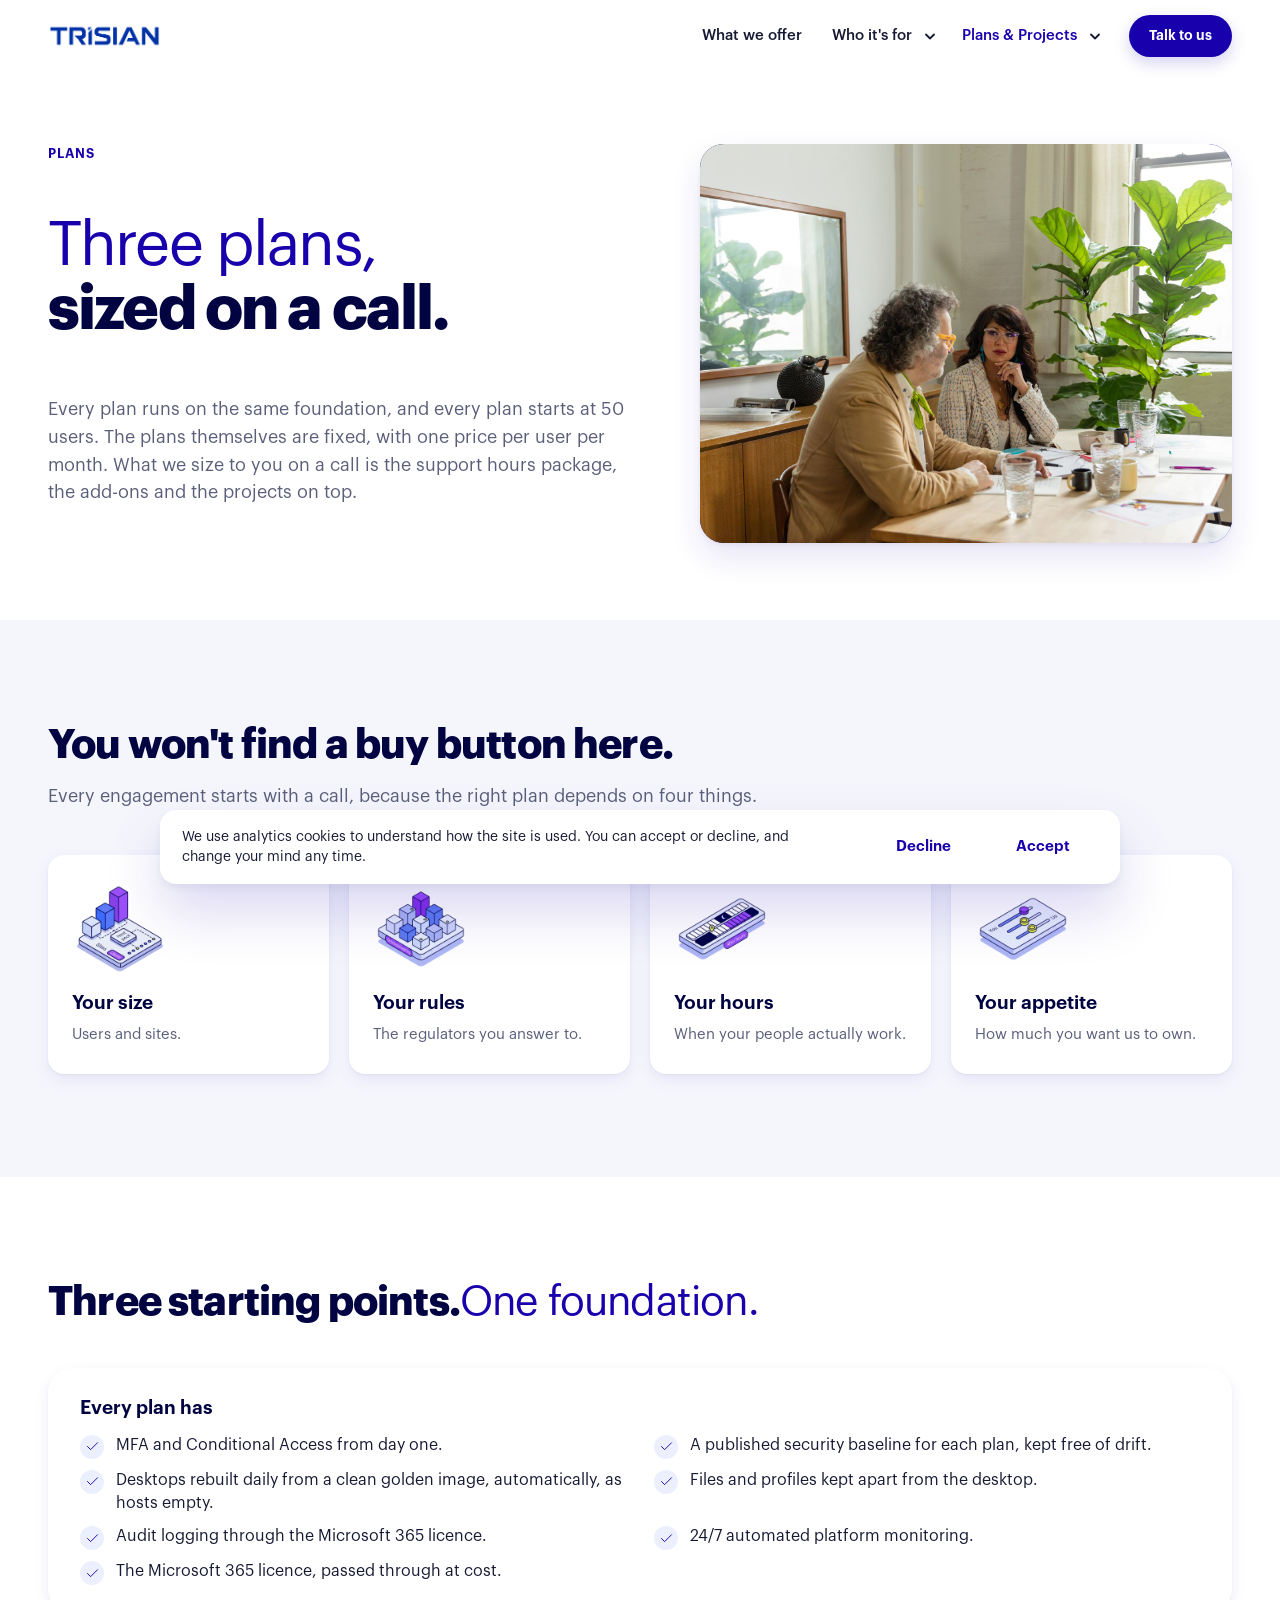
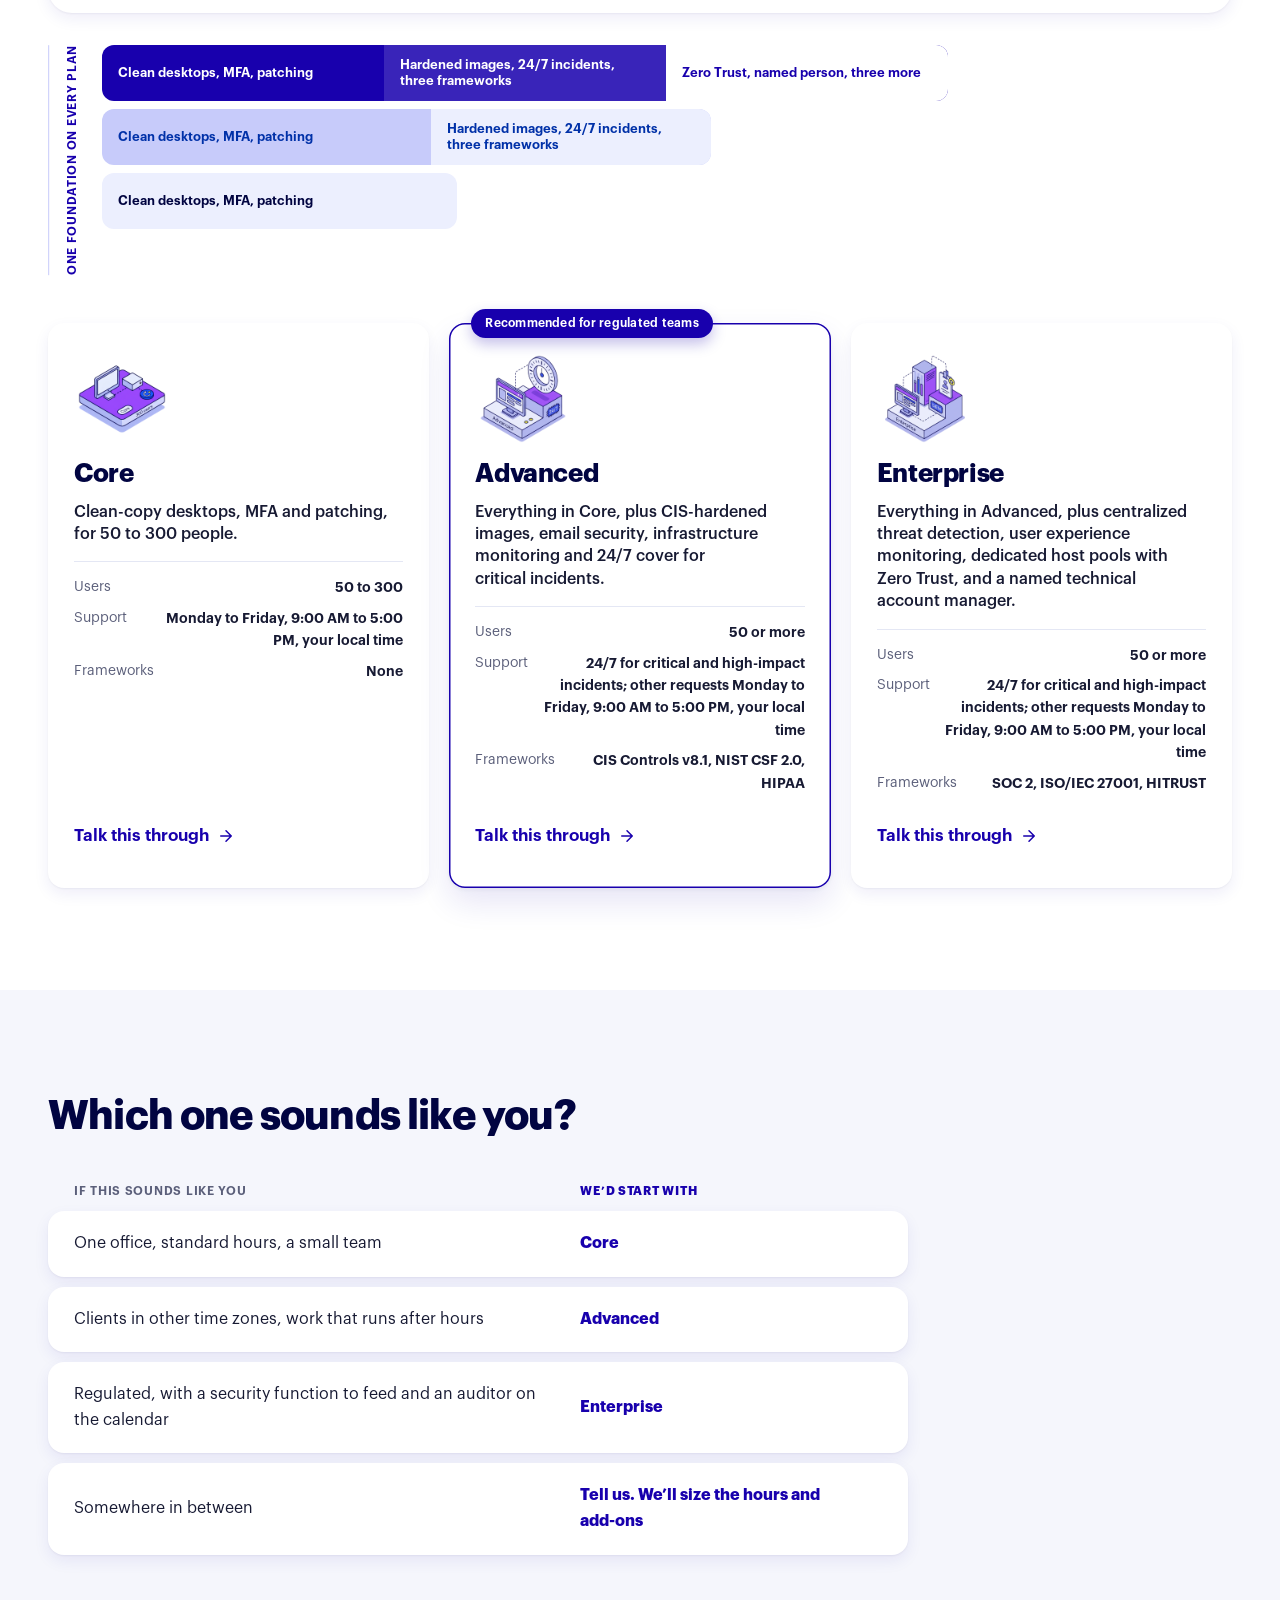
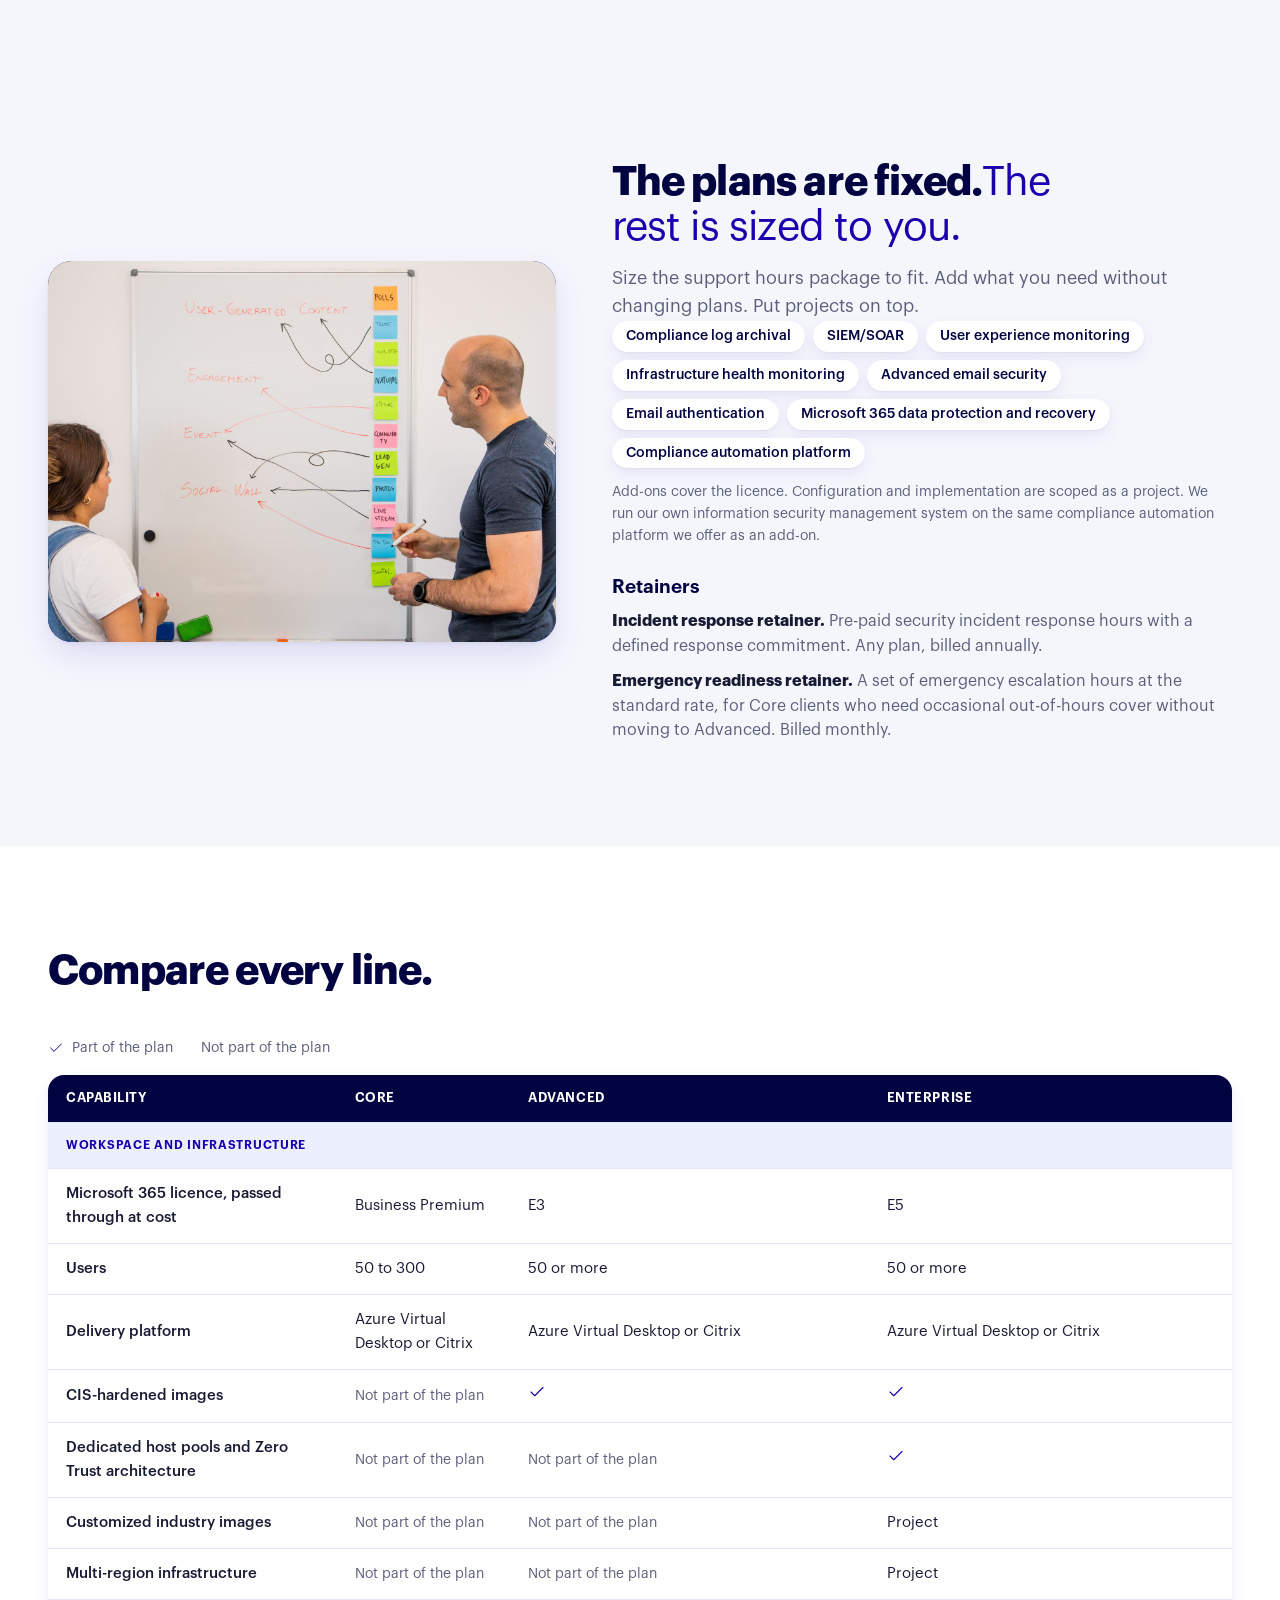
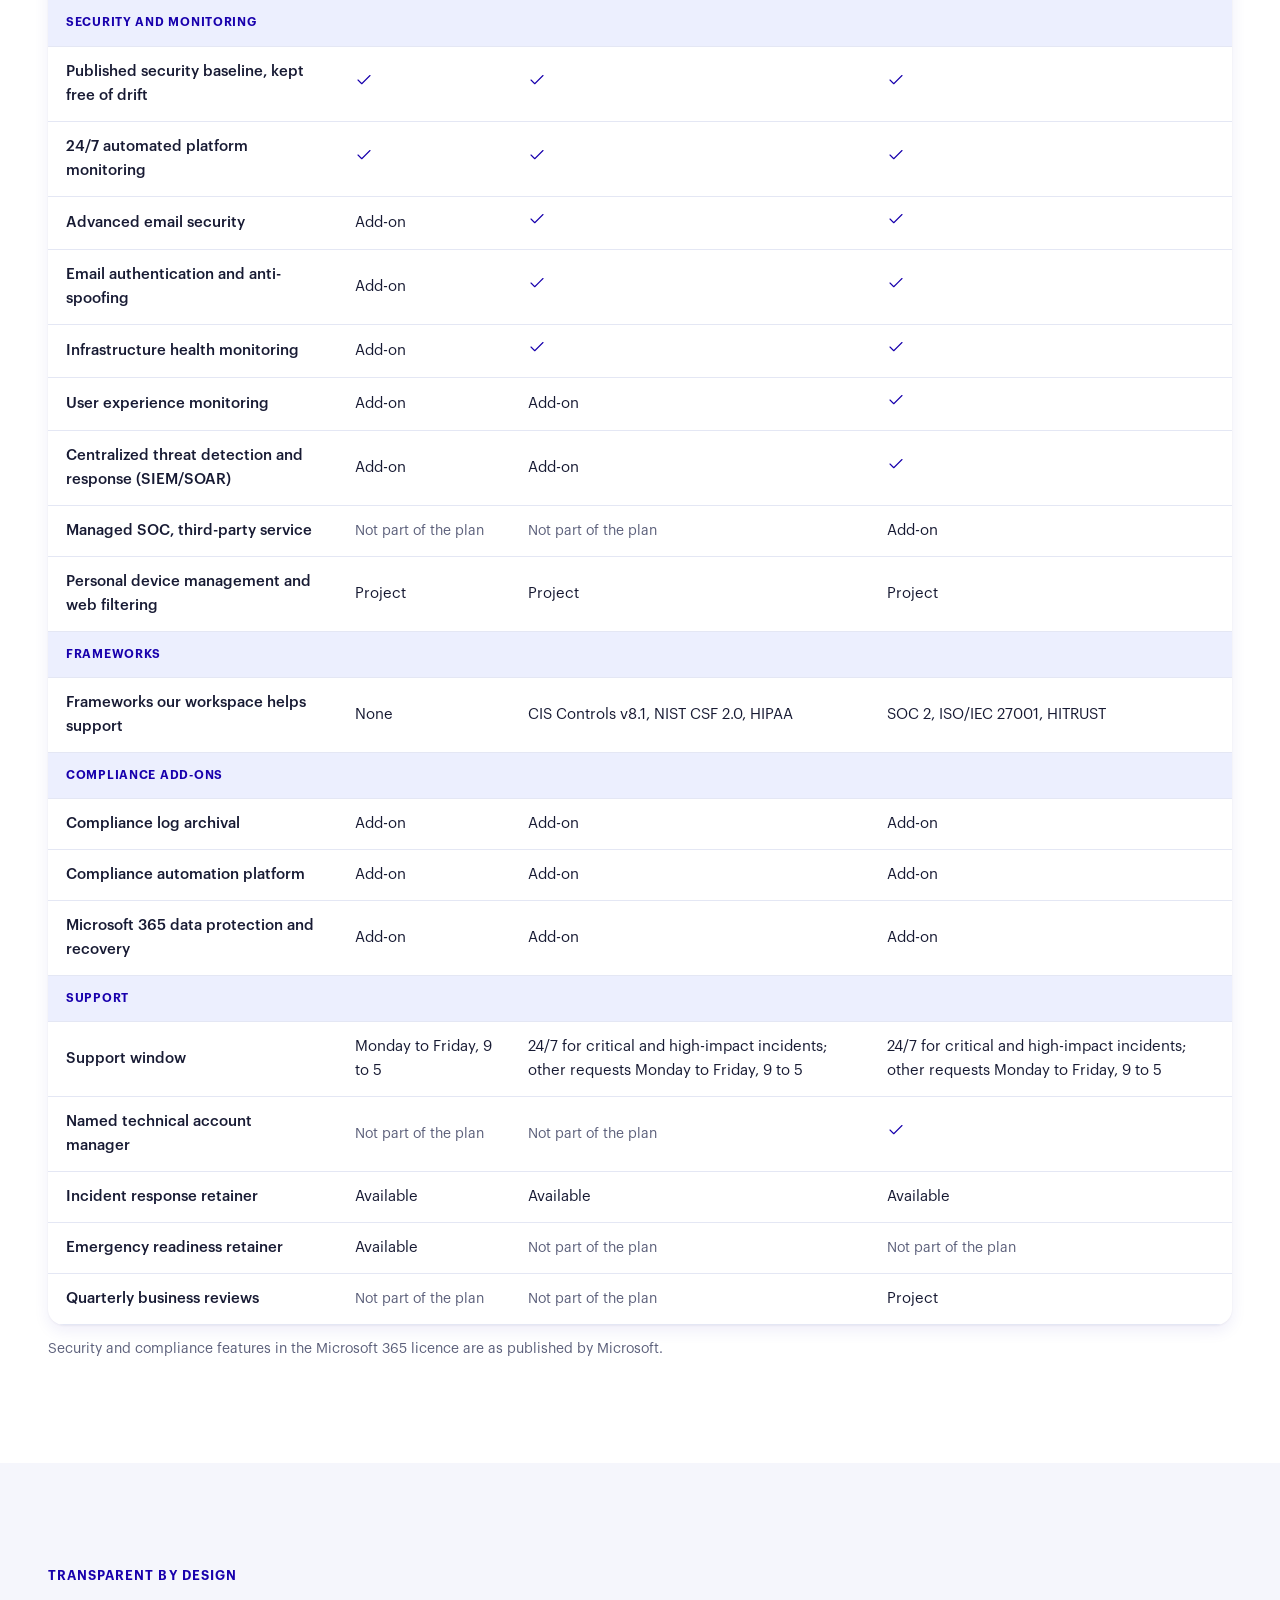
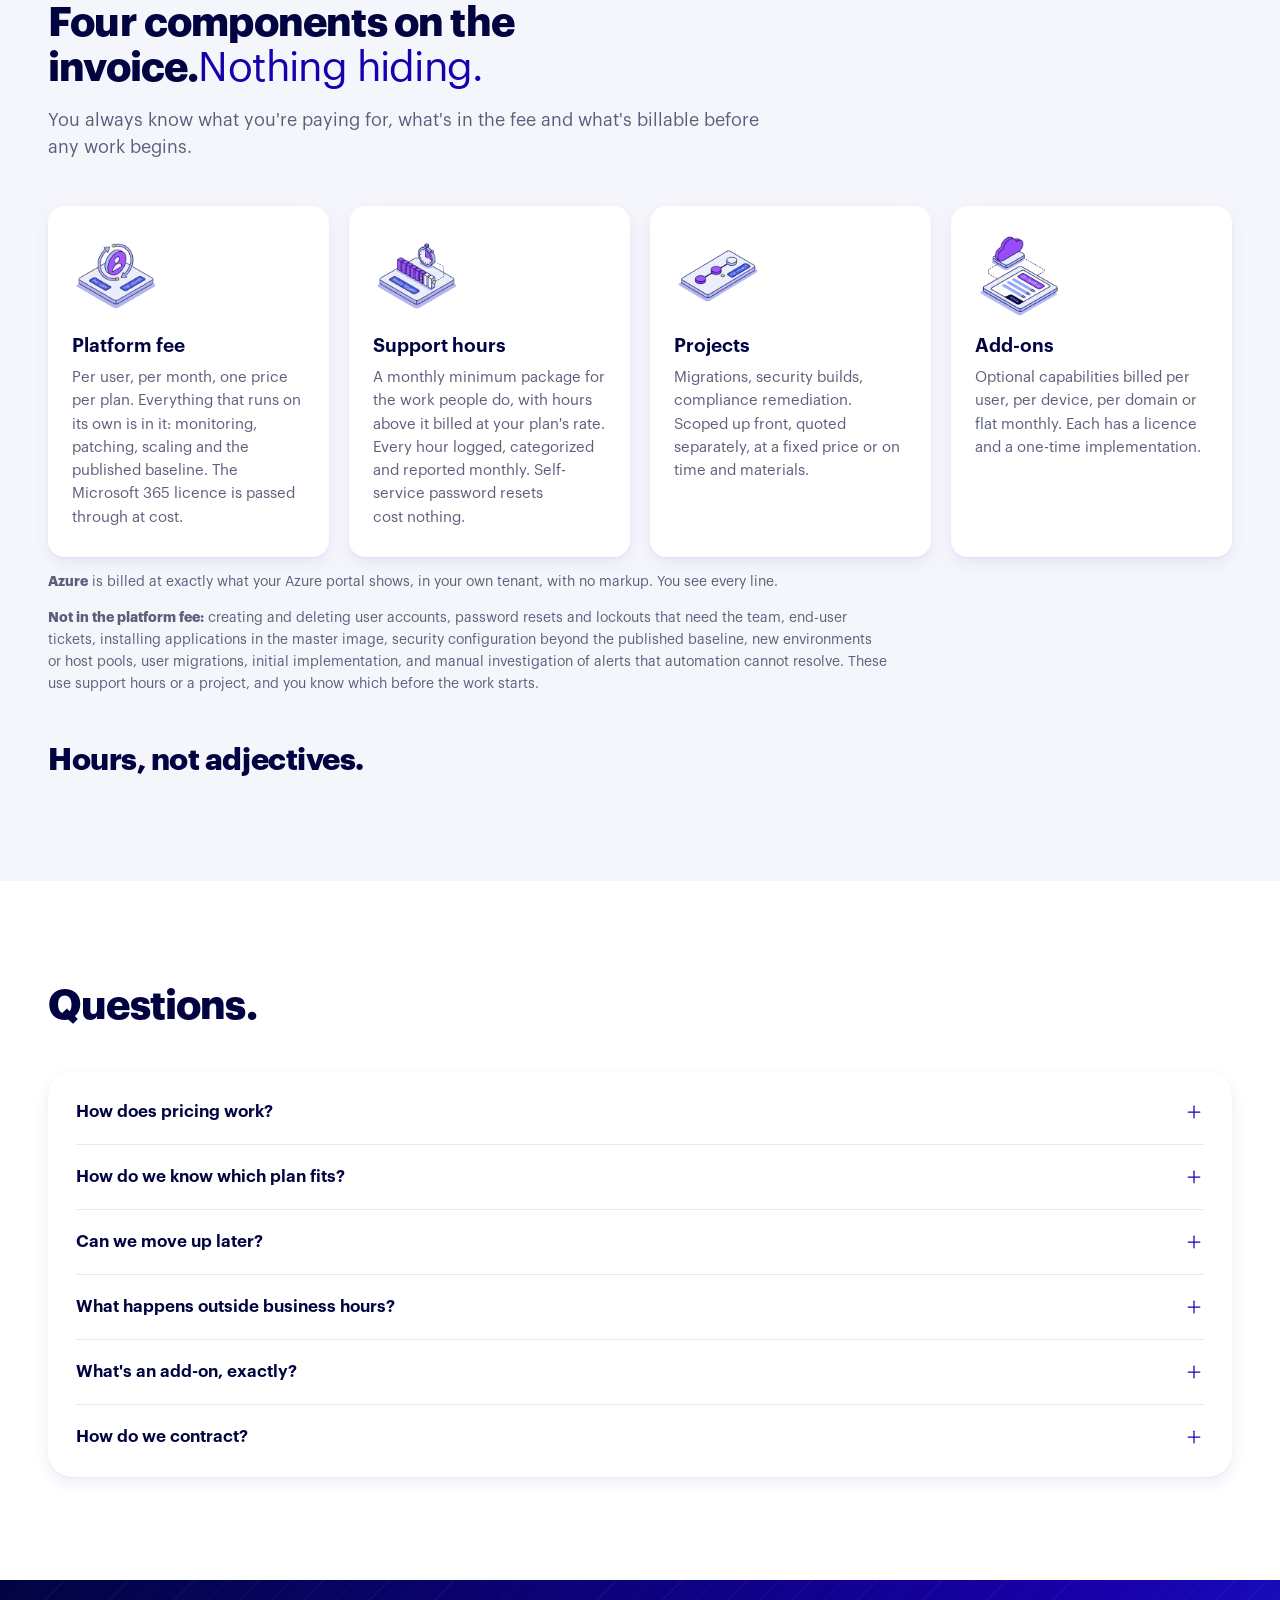
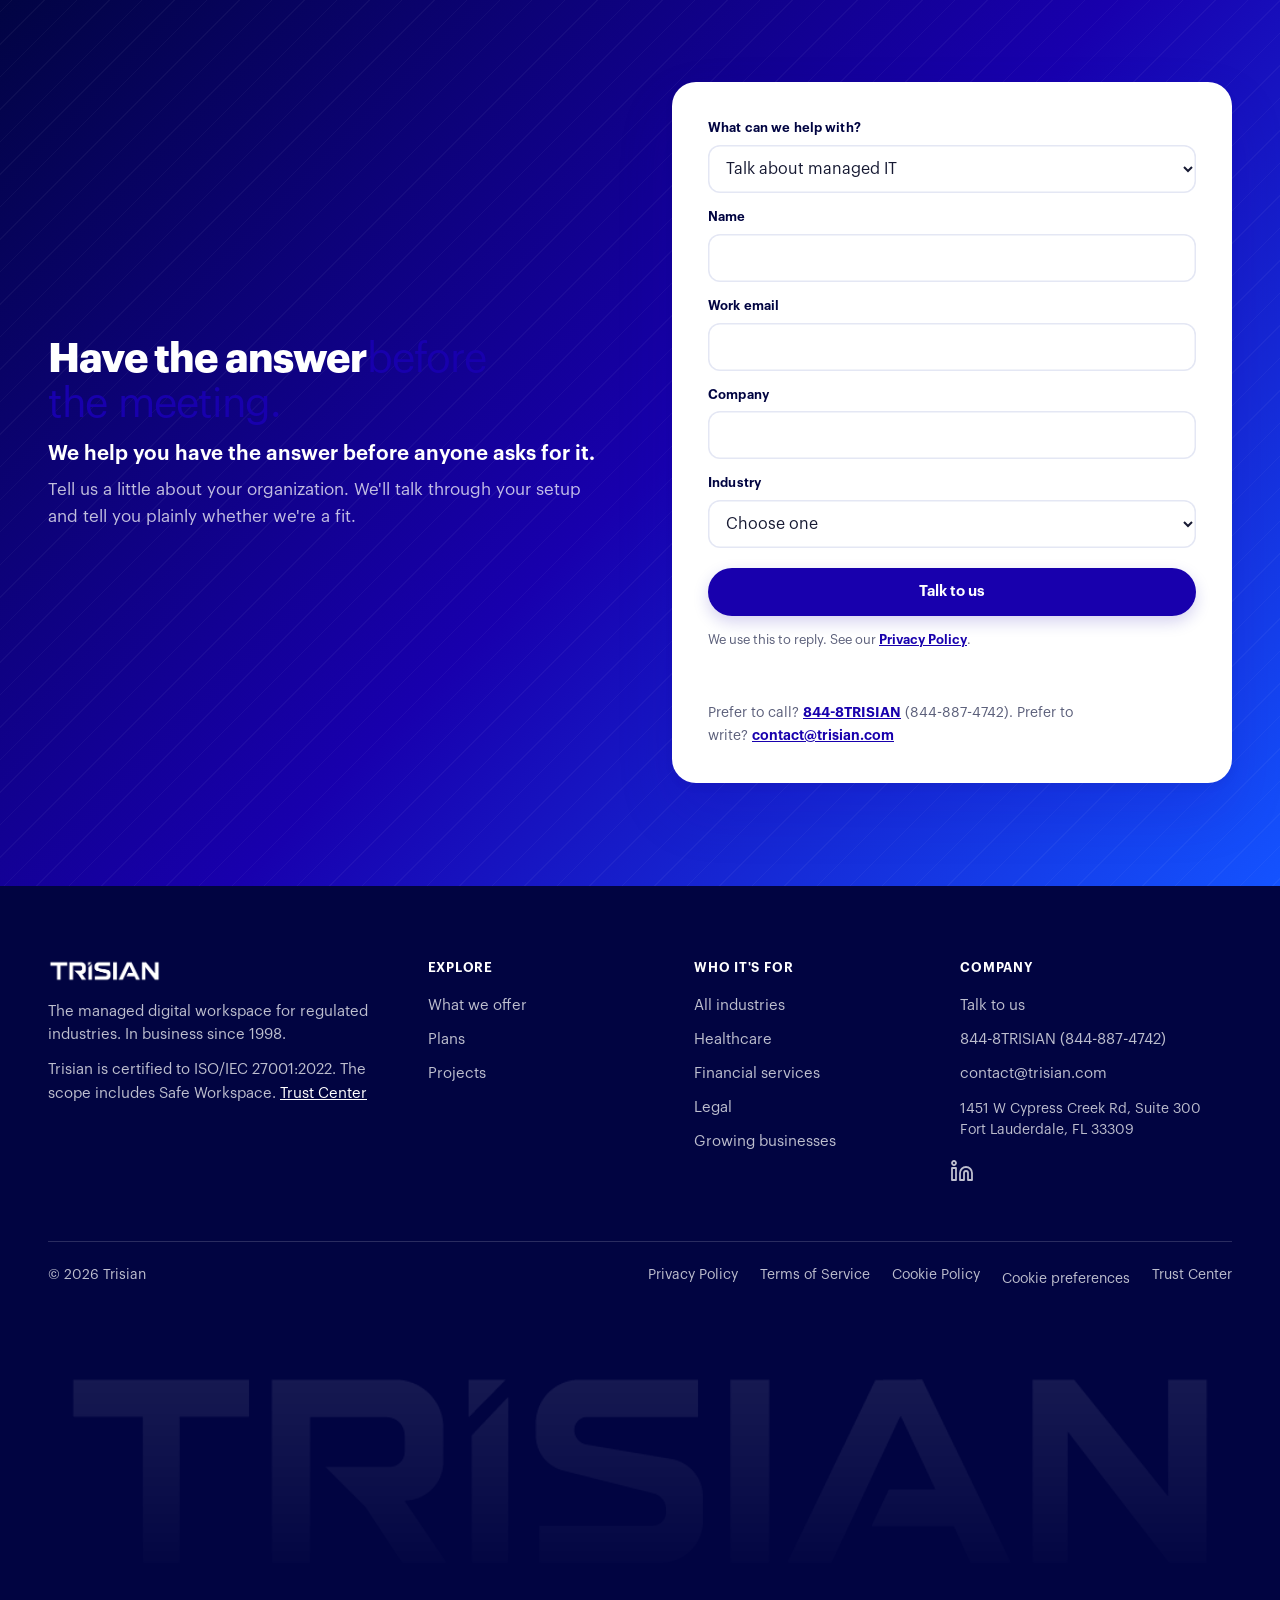
==== commit 12a5305d: "Photos for the seven placeholders Seven Pexels photos (free for commercial use, no credit required; " ====
--- a/coverage/index.html
+++ b/coverage/index.html
@@ -61,7 +61,7 @@
     <h1 class="page-h1" data-split-lines><span class="lt">Three plans,</span> <span class="bd">sized on a call.</span></h1>
     <p class="sub-p" data-reveal>Every plan runs on the same foundation, and every plan starts at 50 users. The plans themselves are fixed, with one price per user per month. What we size to you on a call is the support hours package, the add-ons and the projects on top.</p>
     
-    <div class="ph " style="aspect-ratio:21/9" role="img" aria-label="Two business leaders in conversation at a table" data-parallax="0.06"><span class="ph-label">PHOTO PENDING · 21:9 · two leaders at a table, mid-conversation, a closed laptop and a notebook</span></div>
+    <figure class="ph"><img src="../assets/img/plans-hero.jpg" alt="Two business leaders in conversation at a table" width="1600" height="1200" fetchpriority="high"></figure>
   </div>
 </section>
 
@@ -116,7 +116,7 @@
 
 <section class="sec s-pale" id="make-it-yours">
   <div class="wrap two-ph">
-    <div class="ph " style="aspect-ratio:4/3" role="img" aria-label="A small team sketching a plan on a whiteboard" data-parallax="0.06"><span class="ph-label">PHOTO PENDING · 4:3 · a team at a whiteboard sketching a plan</span></div>
+    <figure class="ph"><img src="../assets/img/plans-whiteboard.jpg" alt="A small team sketching a plan on a whiteboard" width="1600" height="1200" fetchpriority="high"></figure>
     <div data-reveal="right">
       <h2 class="h2 left"><span class="bd">The plans are fixed.</span><span class="lt">The rest is sized to you.</span></h2>
       <p class="sub-p left">Size the support hours package to fit. Add what you need without changing plans. Put projects on top.</p>
--- a/css/styles.css
+++ b/css/styles.css
@@ -1,8 +1,7 @@
-/* Trisian | quiet system (Directive v2). Graphik throughout; Archivo Condensed Black for one word, "advance".
-   Flat solid fills, 24px panels, 16px cards, 999px chips. No hard shadows, no black outlines, no gradients, no glow.
-   Purple is not used on the home page. Motion: CSS plus one IntersectionObserver and one rAF loop (js/main.js).
-   Under prefers-reduced-motion: every graphic shows its final state, no loops, no counters, no marquee, no parallax,
-   and icon hover changes colour only. */
+/* Trisian | design/v2. One system, written once. See DESIGN.md for the brief.
+   Graphik throughout; Archivo Condensed Black for the one word "advance".
+   Left-aligned headings, a 1240px container, white cards with an indigo-tinted shadow, pill buttons, 16px cards, 24px panels.
+   Gradients in two places only: the hero tile and the call-to-action band. Purple only in the icon illustrations. */
 
 @font-face{font-family:Graphik;src:url(../assets/fonts/Graphik-Light.woff2) format("woff2");font-weight:300;font-display:swap}
 @font-face{font-family:Graphik;src:url(../assets/fonts/Graphik-Regular.woff2) format("woff2");font-weight:400;font-display:swap}
@@ -11,705 +10,535 @@
 @font-face{font-family:Graphik;src:url(../assets/fonts/Graphik-Bold.woff2) format("woff2");font-weight:700;font-display:swap}
 @font-face{font-family:"Archivo Black Cond";src:url(../assets/fonts/Archivo-CondensedBlack.woff2) format("woff2");font-weight:900;font-display:swap}
 
+/* ---------- tokens ---------- */
 :root{
-  --ink:#191919;--black:#000;--navy:#010441;--indigo:#1800AD;--cobalt:#0031A8;--bright:#1453FF;--corn:#576FF6;
+  --ink:#171A33;--navy:#010441;--indigo:#1800AD;--cobalt:#0031A8;--bright:#1453FF;--corn:#576FF6;
   --tint-1:#ECEFFE;--tint-2:#C7CBFA;--tint-3:#FAF7FF;--white:#fff;--grey-1:#F4F4F4;--grey-2:#E2E1DC;
-  --muted:rgba(25,25,25,.7);--muted-d:rgba(255,255,255,.7);
+  --surface:#F5F6FC;--line:#E4E7F4;--line-d:rgba(255,255,255,.16);
+  --muted:#5B5F7A;--muted-d:rgba(255,255,255,.74);
+  --grad:linear-gradient(135deg,#010441 0%,#1800AD 52%,#1453FF 100%);
+  --shadow-sm:0 1px 2px rgba(1,4,65,.05),0 6px 16px rgba(24,0,173,.07);
+  --shadow:0 2px 4px rgba(1,4,65,.05),0 14px 32px rgba(24,0,173,.11);
+  --shadow-lg:0 4px 8px rgba(1,4,65,.06),0 28px 56px rgba(24,0,173,.16);
+  --r-card:16px;--r-panel:24px;--r-pill:999px;
   --f:Graphik,"Helvetica Neue",Arial,sans-serif;
   --ease:cubic-bezier(.2,.7,.2,1);
-  --side:clamp(20px,5vw,64px);
-  --pad:120px;
-  --label:16px;--label-track:.08em;   /* section names (v3): was 12 to 13px */
-}
-@media (min-width:1100px){:root{--side:12.5vw}}
-@media (max-width:720px){:root{--pad:72px}}
-
+  --wrap:1240px;--side:clamp(20px,5vw,48px);
+  --pad:clamp(64px,8vw,104px);
+  --h-display:clamp(40px,4.8vw,66px);
+  --h-section:clamp(30px,3.2vw,46px);
+  --h-deck:clamp(19px,1.6vw,23px);
+  --b-lead:clamp(18px,1.35vw,20px);
+  --label:13px;--label-track:.08em;
+  --nav-h:72px;
+  --seat-blue-ink:#010441;
+}
+
+/* ---------- base ---------- */
 *,*::before,*::after{box-sizing:border-box}
-html{overflow-x:clip;scroll-behavior:smooth;scroll-padding-top:88px;-webkit-text-size-adjust:100%}
-body{margin:0;background:#fff;color:var(--ink);font:400 18px/1.55 var(--f);-webkit-font-smoothing:antialiased;overflow-x:clip}
-@media (max-width:720px){body{font-size:17px}}
+html{overflow-x:clip;scroll-behavior:smooth;scroll-padding-top:calc(var(--nav-h) + 16px);-webkit-text-size-adjust:100%}
+body{margin:0;background:#fff;color:var(--ink);font:400 17px/1.6 var(--f);-webkit-font-smoothing:antialiased;overflow-x:clip}
 img,svg{display:block;max-width:100%}
 a{color:inherit}
 h1,h2,h3,h4,p,ul,ol,dl,dd,figure{margin:0}
 ul,ol{padding:0;list-style:none}
 button,input,select{font:inherit}
 :focus-visible{outline:3px solid var(--bright);outline-offset:2px}
-.s-navy :focus-visible,.s-indigo :focus-visible,.foot :focus-visible,.a-indigo :focus-visible,.svc-band :focus-visible :focus-visible{outline-color:var(--tint-2)}
-.skip{position:absolute;left:12px;top:-60px;z-index:100;background:var(--ink);color:#fff;padding:10px 16px;border-radius:12px;text-decoration:none}
+.s-navy :focus-visible,.s-indigo :focus-visible,.foot :focus-visible,.a-indigo :focus-visible,.ip-dark :focus-visible{outline-color:var(--tint-2)}
+.skip{position:absolute;left:12px;top:-60px;z-index:100;background:var(--navy);color:#fff;padding:10px 16px;border-radius:var(--r-pill);text-decoration:none}
 .skip:focus{top:12px}
 .sr-only{position:absolute;width:1px;height:1px;overflow:hidden;clip:rect(0 0 0 0);white-space:nowrap}
-.wrap{width:100%;padding-inline:var(--side);margin-inline:auto}
+.wrap,.ip-wrap{width:100%;max-width:calc(var(--wrap) + 2 * var(--side));padding-inline:var(--side);margin-inline:auto}
+p,li{text-wrap:pretty}
+h1,h2,h3{text-wrap:balance}
+.nb,.nobreak{white-space:nowrap}
+@media (max-width:400px){.nobreak{white-space:normal}}
 
 /* ---------- type ---------- */
-/* H1: sized by js/main.js to 75% of the viewport width (one line on desktop, two lines under 768px). CSS fallback tuned to
-   about 75vw at 1280, 1440 and 1920 for Graphik Regular plus Archivo Condensed Black. */
-.h1{font-weight:400;font-size:clamp(44px,8.1vw,220px);line-height:1;letter-spacing:-.02em;color:var(--ink);white-space:nowrap;text-align:center}
-.h1-fit{display:inline-block;white-space:nowrap}
-.h1 .adv{font-family:"Archivo Black Cond",Graphik,sans-serif;font-weight:900;font-size:1.12em;letter-spacing:0;color:var(--indigo);line-height:.8}
-@media (max-width:767px){
-  .h1{font-size:clamp(44px,17vw,140px)}
-  .h1-fit{display:grid;justify-items:center;gap:.02em}
-  .h1-fit>span{display:block;width:max-content}
-}
-.h2{font-size:64px;line-height:1.02;letter-spacing:-.02em;color:var(--ink);margin-bottom:20px;text-align:center}
-.h2 .bd,.h2 .lt{display:block}
-.h2 .bd{font-weight:700}.h2 .lt{font-weight:300}
+.h1,.page-h1,.ip-h1{font-size:var(--h-display);line-height:1.04;letter-spacing:-.03em;font-weight:700;color:var(--navy)}
+.h1 .h1-fit,.h1 .h1-a,.h1 .h1-b{display:inline}
+.h1 .adv{font-family:"Archivo Black Cond",Graphik,sans-serif;font-weight:900;font-size:1.08em;letter-spacing:0;color:var(--indigo);line-height:1}
+.h2,.h-section,.ip-h2{font-size:var(--h-section);line-height:1.1;letter-spacing:-.02em;font-weight:700;color:var(--navy);margin:0 0 16px;max-width:24ch}
+.h-section--wide{max-width:30ch}
+.h2 .bd,.h2 .lt,.page-h1 .bd,.page-h1 .lt,.ip-h1 .lt,.ip-h1 .bk,.ip-h2 .lt,.ip-h2 .bk{display:inline}
+.h2 .bd,.page-h1 .bd,.ip-h1 .bk,.ip-h2 .bk{font-weight:700}
+.h2 .lt,.page-h1 .lt,.ip-h1 .lt,.ip-h2 .lt{font-weight:400;color:var(--indigo)}
 .h2 .line{display:block}
-.h2 .line .bd,.h2 .line .lt{display:inline}
-.h3{font-size:32px;line-height:1.1;font-weight:700;letter-spacing:-.01em;color:inherit}
-.h4{font-size:22px;line-height:1.2;font-weight:600;color:inherit}
-@media (max-width:720px){.h2{font-size:38px}.h3{font-size:24px}}
-.s-navy .h2,.s-indigo .h2,.h2.on-dark{color:#fff}
-.lead{font-size:22px;line-height:1.35;font-weight:500;margin:12px 0 16px}
-.sub-p{max-width:44em;color:var(--muted);margin:4px auto 0;text-align:center}
-.s-indigo .sub-p,.s-navy .sub-p,.svc-band .sub-p{color:var(--muted-d)}
-.lead-p{font-size:22px;color:var(--ink);font-weight:500;margin-bottom:10px}
-.signoff{font-size:40px;line-height:1.1;font-weight:700;letter-spacing:-.015em;color:var(--ink);margin-top:64px;text-align:center}
-@media (max-width:720px){.signoff{font-size:30px;margin-top:44px}}
+.h2-m{font-size:clamp(26px,2.6vw,36px)}
+.h3,.ip-h3{font-size:clamp(22px,2vw,28px);line-height:1.15;font-weight:700;letter-spacing:-.015em;color:var(--navy)}
+.h4{font-size:19px;line-height:1.25;font-weight:600;color:var(--navy)}
+.s-navy .h2,.s-indigo .h2,.h2.on-dark,.h-section.on-dark,.s-navy .h-section,.s-navy .h3,.s-navy .h4,.s-indigo .h3,.s-indigo .h4{color:#fff}
+.deck{font-size:var(--h-deck);font-weight:600;line-height:1.3;color:var(--indigo);margin:0 0 14px;max-width:34em}
+.sub-p,.lead-p{font-size:var(--b-lead);line-height:1.55;color:var(--muted);max-width:60ch;margin:0}
+.lead-p b{color:var(--ink);font-weight:600}
+.s-navy .sub-p,.s-indigo .sub-p,.s-navy .lead-p,.s-indigo .lead-p{color:var(--muted-d)}
+.signoff{font-size:clamp(24px,2.4vw,34px);line-height:1.15;font-weight:700;letter-spacing:-.015em;color:var(--navy);margin-top:48px}
+.left,.h2.left,.sub-p.left{text-align:left;margin-left:0}
+
+/* eyebrow labels: the old pills, kickers and tags all read the same way now */
+.pill,.ans-label,.vs-tag,.tile-line,.ip-kicker,.dap-label,.rc-kicker,.also-h,.dap-ts{display:block;font-size:var(--label);font-weight:600;letter-spacing:var(--label-track);text-transform:uppercase;color:var(--indigo);margin:0 0 14px;background:none;box-shadow:none;padding:0;border-radius:0}
+.pill.on-dark,.s-indigo .pill,.s-navy .pill,.a-indigo .ans-label,.ip-dark .ip-kicker{color:var(--tint-2)}
 
 /* ---------- surfaces ---------- */
-.sec{padding-block:var(--pad)}
-.s-white{background:#fff}.s-grey{background:var(--grey-1)}.s-pale{background:var(--tint-1)}.s-navy{background:var(--navy);color:#fff}.s-indigo{background:var(--indigo);color:#fff}
-.sec-head{margin:0 auto 56px;max-width:56rem;text-align:center}
-.sec-head .link-arrow{margin-top:8px}
-@media (max-width:720px){.sec-head{margin-bottom:36px}}
-
-/* ---------- pills, chips, links, buttons ---------- */
-.pill{display:inline-flex;align-items:center;border-radius:999px;padding:8px 20px;font:600 var(--label)/1.2 var(--f);letter-spacing:var(--label-track);margin-bottom:24px;background:var(--tint-1);color:var(--indigo)}
-.s-pale .pill,.s-grey .pill{background:#fff}
-.s-indigo .pill,.pill.on-dark{background:transparent;box-shadow:inset 0 0 0 1.5px rgba(255,255,255,.4);color:#fff}
+.sec,.ip-s{padding-block:var(--pad)}
+.s-white,.ip-white{background:#fff}
+.s-grey,.s-pale,.ip-grey,.ip-tint{background:var(--surface)}
+.s-navy,.ip-navy{background:var(--navy);color:#fff}
+.s-indigo,.ip-indigo{background:var(--indigo);color:#fff}
+.sec-head{margin:0 0 44px;max-width:64rem}
+.sec-head .btn,.sec-head .link-arrow{margin-top:22px}
+.sec-head .sub-p+.btn{margin-top:26px}
+@media (max-width:720px){.sec-head{margin-bottom:32px}}
+.after-overlap{padding-top:calc(var(--pad) + var(--overlap,72px))}
+
+/* ---------- buttons, links, chips ---------- */
+.btn,.ip-btn{display:inline-flex;align-items:center;justify-content:center;gap:8px;min-height:48px;padding:13px 26px;border:0;border-radius:var(--r-pill);background:var(--indigo);color:#fff;font:600 15px/1.1 var(--f);text-decoration:none;cursor:pointer;box-shadow:0 6px 16px rgba(24,0,173,.18);transition:background .2s,transform .2s var(--ease),box-shadow .2s}
+.btn:hover,.ip-btn:hover{background:var(--bright);transform:translateY(-2px);box-shadow:0 10px 22px rgba(20,83,255,.26)}
+.btn:active,.ip-btn:active{transform:translateY(0)}
+.btn-o{background:#fff;color:var(--indigo);box-shadow:inset 0 0 0 1.5px var(--indigo)}
+.btn-o:hover{background:var(--tint-1);color:var(--indigo);box-shadow:inset 0 0 0 1.5px var(--indigo)}
+.btn-w,.ip-btn.on-dark,.ip-btn.on-indigo{background:#fff;color:var(--navy);box-shadow:0 8px 20px rgba(0,0,0,.18)}
+.btn-w:hover,.ip-btn.on-dark:hover,.ip-btn.on-indigo:hover{background:var(--tint-1);color:var(--navy)}
+.ip-btn.on-light{background:var(--indigo);color:#fff}
+.btn-sm{min-height:42px;padding:10px 20px;font-size:14px}
+.cta-row,.ip-cta-row{display:flex;flex-wrap:wrap;gap:12px 16px;margin-top:28px}
+@media (max-width:480px){.cta-row .btn{width:100%}}
+.link-arrow{display:inline-flex;align-items:center;gap:8px;min-height:44px;font-weight:600;color:var(--indigo);text-decoration:none}
+.link-arrow::after{content:"";width:18px;height:18px;background:currentColor;-webkit-mask:url("data:image/svg+xml,%3Csvg xmlns='http://www.w3.org/2000/svg' viewBox='0 0 24 24' fill='none' stroke='%23000' stroke-width='2' stroke-linecap='round' stroke-linejoin='round'%3E%3Cpath d='M5 12h14M12 5l7 7-7 7'/%3E%3C/svg%3E") center/contain no-repeat;mask:url("data:image/svg+xml,%3Csvg xmlns='http://www.w3.org/2000/svg' viewBox='0 0 24 24' fill='none' stroke='%23000' stroke-width='2' stroke-linecap='round' stroke-linejoin='round'%3E%3Cpath d='M5 12h14M12 5l7 7-7 7'/%3E%3C/svg%3E") center/contain no-repeat;transition:transform .2s var(--ease)}
+.link-arrow:hover{color:var(--bright)}.link-arrow:hover::after{transform:translateX(4px)}
+.ip-dark .link-arrow{color:var(--tint-2)}.ip-dark .link-arrow:hover{color:#fff}
 .chips{display:flex;flex-wrap:wrap;gap:8px}
-.chip,.chips li{display:inline-flex;align-items:center;border-radius:999px;padding:7px 16px;font:500 14px/1.2 var(--f);background:var(--tint-1);color:var(--ink)}
-.link-arrow{display:inline-flex;align-items:center;gap:8px;min-height:44px;font-weight:600;color:var(--bright);text-decoration:none}
-.link-arrow::after{content:"";width:18px;height:18px;background:currentColor;-webkit-mask:url("data:image/svg+xml,%3Csvg xmlns='http://www.w3.org/2000/svg' viewBox='0 0 24 24' fill='none' stroke='%23000' stroke-width='2' stroke-linecap='round' stroke-linejoin='round'%3E%3Cpath d='M5 12h14M12 5l7 7-7 7'/%3E%3C/svg%3E") center/contain no-repeat;mask:url("data:image/svg+xml,%3Csvg xmlns='http://www.w3.org/2000/svg' viewBox='0 0 24 24' fill='none' stroke='%23000' stroke-width='2' stroke-linecap='round' stroke-linejoin='round'%3E%3Cpath d='M5 12h14M12 5l7 7-7 7'/%3E%3C/svg%3E") center/contain no-repeat;transition:transform .2s var(--ease)}
-.link-arrow:hover{text-decoration:underline}.link-arrow:hover::after{transform:translateX(5px)}
-.btn{display:inline-flex;align-items:center;justify-content:center;gap:8px;min-height:48px;padding:16px 28px;border:0;border-radius:12px;background:var(--indigo);color:#fff;font:600 16px/1.1 var(--f);text-decoration:none;cursor:pointer;transition:background .2s,transform .2s var(--ease),box-shadow 0s;will-change:transform}
-.btn:hover{background:var(--cobalt);transform:translateY(-2px)}
-.btn:active{transform:translateY(0)}
-.btn-o{background:transparent;color:var(--indigo);box-shadow:inset 0 0 0 1.5px var(--indigo)}
-.btn-o:hover{background:var(--tint-1)}
-.btn-w{background:#fff;color:var(--navy)}
-.btn-w:hover{background:var(--tint-1)}
-.btn-sm{min-height:44px;padding:10px 20px;font-size:15px}
-.cta-row{display:flex;flex-wrap:wrap;justify-content:center;gap:16px;margin-top:32px}
-@media (max-width:480px){.cta-row .btn{width:100%}}
-
-/* end-of-section call to action */
-.cta-end{margin:72px auto 0;padding-top:48px;border-top:1px solid var(--grey-2);text-align:center;display:grid;justify-items:center;gap:22px}
-.cta-line{font-size:32px;line-height:1.15;font-weight:700;letter-spacing:-.01em;color:var(--ink)}
-@media (max-width:720px){.cta-line{font-size:26px}.cta-end{margin-top:48px;padding-top:36px}}
+.chip,.chips li{display:inline-flex;align-items:center;border-radius:var(--r-pill);padding:7px 14px;font:500 14px/1.2 var(--f);background:var(--tint-1);color:var(--navy)}
+.chips-w li{background:#fff;box-shadow:var(--shadow-sm)}
+.ck{display:grid;place-items:center;width:26px;height:26px;border-radius:50%;background:var(--tint-1);color:var(--indigo);flex:none}
+.ck svg{width:15px;height:15px}
+.cta-end{margin:64px auto 0;padding-top:40px;border-top:1px solid var(--line);display:grid;gap:20px;justify-items:start}
+.cta-line{font-size:clamp(24px,2.4vw,32px);line-height:1.15;font-weight:700;color:var(--navy)}
 
 /* ---------- nav ---------- */
-.nav-wrap{position:sticky;top:0;z-index:60;background:rgba(255,255,255,.96);transition:box-shadow 0s,border-color .3s;border-bottom:1px solid transparent}
-.nav-wrap.scrolled{border-bottom-color:var(--grey-2)}
+.nav-wrap{position:sticky;top:0;z-index:60;background:rgba(255,255,255,.96);backdrop-filter:saturate(1.4) blur(8px);-webkit-backdrop-filter:saturate(1.4) blur(8px);box-shadow:0 1px 0 transparent;transition:box-shadow .25s}
+.nav-wrap.scrolled{box-shadow:0 1px 0 var(--line),0 8px 24px rgba(24,0,173,.06)}
 .prog{position:absolute;left:0;bottom:-1px;height:2px;width:100%;background:var(--indigo);transform:scaleX(var(--sp,0));transform-origin:left;pointer-events:none}
-.nav{position:relative;display:flex;align-items:center;justify-content:space-between;height:72px;padding-inline:clamp(20px,3.5vw,56px);transition:height .3s var(--ease)}
-.nav-wrap.scrolled .nav{height:64px}
-.logo img{height:30px;width:auto}
+.nav{position:relative;display:flex;align-items:center;justify-content:space-between;gap:24px;height:var(--nav-h);width:100%;max-width:calc(var(--wrap) + 2 * var(--side));margin-inline:auto;padding-inline:var(--side)}
 .logo{display:inline-flex;align-items:center;min-height:44px}
-.nav-links{display:flex;align-items:center;gap:22px}
-.nav-links a:not(.btn),.dd-link{position:relative;display:inline-flex;align-items:center;min-height:44px;text-decoration:none;font-size:15px;font-weight:500;color:var(--ink);white-space:nowrap}
-.nav-links a:not(.btn)::after,.dd-link::after{content:"";position:absolute;left:0;right:0;bottom:6px;height:2px;background:var(--indigo);transform:scaleX(0);transform-origin:left;transition:transform .3s var(--ease)}
-.nav-links a:not(.btn):hover::after,.dd-link:hover::after,.nav-links a[aria-current]::after,.dd-link[aria-current]::after,.nav-links a.is-here::after{transform:scaleX(1)}
-.burger{display:none;background:none;border:0;width:44px;height:44px;cursor:pointer;position:relative}
-.burger span{position:absolute;left:10px;right:10px;height:2px;background:var(--ink);transition:.25s}
+.logo img{height:26px;width:auto}
+.nav-links{display:flex;align-items:center;gap:6px}
+.nav-links a:not(.btn),.dd-link{position:relative;display:inline-flex;align-items:center;min-height:44px;padding:0 12px;border-radius:10px;text-decoration:none;font-size:15px;font-weight:500;color:var(--ink);white-space:nowrap;transition:background .15s,color .15s}
+.nav-links a:not(.btn):hover,.dd-link:hover{background:var(--tint-1);color:var(--indigo)}
+.nav-links a[aria-current],.dd-link[aria-current],.nav-links a.is-here{color:var(--indigo)}
+.nav-links a:not(.btn)::after,.dd-link::after{display:none}
+.nav-links .btn{margin-left:14px}
+.nav-item{position:relative;display:flex;align-items:center}
+.dd-toggle{background:none;border:0;width:28px;height:44px;margin-left:-8px;cursor:pointer;display:grid;place-items:center;color:var(--ink);border-radius:8px}
+.dd-toggle:hover{color:var(--indigo)}
+.dd-toggle svg{width:12px;height:12px;fill:none;stroke:currentColor;stroke-width:1.8;stroke-linecap:round;stroke-linejoin:round;transition:transform .2s}
+.has-dd.open .dd-toggle svg{transform:rotate(180deg)}
+.dd{display:none;position:absolute;top:calc(100% + 6px);left:0;min-width:250px;background:#fff;border-radius:var(--r-card);padding:8px;z-index:70;box-shadow:var(--shadow)}
+.nav-links .has-dd:nth-of-type(2) .dd{min-width:300px}
+.has-dd.open .dd{display:block;animation:ddin .2s var(--ease)}
+@keyframes ddin{from{opacity:0;transform:translateY(-4px)}to{opacity:1;transform:none}}
+@media (hover:hover) and (min-width:981px){.has-dd:hover .dd{display:block;animation:ddin .2s var(--ease)}}
+.dd a{display:flex!important;flex-direction:column;align-items:flex-start!important;justify-content:center;gap:2px;min-height:44px;padding:8px 12px!important;border-radius:10px;text-decoration:none;font-size:15px;font-weight:500;color:var(--ink);white-space:normal}
+.dd a small{display:block;font-size:13px;line-height:1.35;font-weight:400;color:var(--muted);max-width:26em}
+.dd a:hover{background:var(--tint-1);color:var(--indigo)}
+.dd a:hover small{color:var(--indigo)}
+.burger{display:none;background:none;border:0;width:44px;height:44px;cursor:pointer;position:relative;border-radius:10px}
+.burger span{position:absolute;left:11px;right:11px;height:2px;border-radius:2px;background:var(--navy);transition:.25s}
 .burger span:first-child{top:17px}.burger span:last-child{top:25px}
 .burger[aria-expanded=true] span:first-child{top:21px;transform:rotate(45deg)}
 .burger[aria-expanded=true] span:last-child{top:21px;transform:rotate(-45deg)}
-.nav-item{position:relative;display:flex;align-items:center}
-.dd-toggle{background:none;border:0;width:30px;height:44px;cursor:pointer;display:grid;place-items:center;color:var(--ink)}
-.dd-toggle svg{width:12px;height:12px;fill:none;stroke:currentColor;stroke-width:1.6;stroke-linecap:round;stroke-linejoin:round;transition:transform .2s}
-.has-dd.open .dd-toggle svg{transform:rotate(180deg)}
-.dd{display:none;position:absolute;top:calc(100% + 4px);left:-12px;min-width:230px;background:#fff;border-radius:16px;padding:8px;z-index:70;box-shadow:0 0 0 1.5px var(--grey-2)}
-.has-dd.open .dd{display:block;animation:ddin .25s var(--ease)}
-@keyframes ddin{from{opacity:0;transform:translateY(-6px)}to{opacity:1;transform:none}}
-@media (hover:hover) and (min-width:981px){.has-dd:hover .dd{display:block;animation:ddin .25s var(--ease)}}
-.dd a{display:flex!important;align-items:center;min-height:44px;padding:0 12px;border-radius:10px;text-decoration:none;font-size:15px;font-weight:500;color:var(--ink)}
-.dd a::after{display:none!important}
-.dd a:hover{background:var(--tint-1);color:var(--indigo)}
 @media (max-width:980px){
-  .nav-links{position:absolute;top:100%;left:0;right:0;flex-direction:column;align-items:stretch;gap:0;background:#fff;padding:12px var(--side) 24px;border-bottom:1px solid var(--grey-2);display:none}
+  .nav-links{position:absolute;top:100%;left:0;right:0;flex-direction:column;align-items:stretch;gap:2px;background:#fff;padding:12px var(--side) 20px;box-shadow:0 1px 0 var(--line),0 20px 40px rgba(24,0,173,.10);display:none}
   .nav-links.open{display:flex}
-  .nav-links a:not(.btn){padding:6px 0}
-  .nav-links .btn{margin-top:12px}
+  .nav-links a:not(.btn),.dd-link{padding:8px 12px}
+  .nav-links .btn{margin:12px 0 0;align-self:flex-start}
   .burger{display:block}
   .nav-item{flex-wrap:wrap}.dd-toggle{margin-left:auto}
-  .dd{position:static;display:none;width:100%;box-shadow:none;padding:0 0 0 12px}
+  .dd{position:static;display:none;width:100%;box-shadow:none;padding:0 0 4px 12px;background:transparent}
   .has-dd.open .dd{display:block}
 }
 
-/* ---------- hero: a full-height opener (Directive v3 5.1) ----------
-   Nothing inside it but the line, the sub and the scroll cue. js/main.js fits the line to 75vw by setting font-size only. */
-.hero{position:relative;min-height:calc(100svh - 72px);display:grid;place-items:center;padding:48px 0 120px;text-align:center}
-.hero-in{display:grid;justify-items:center;gap:40px;width:100%}
+/* ---------- hero: text left, the photo on a gradient tile right ---------- */
+.hero{position:relative;padding:clamp(40px,6vw,72px) 0 clamp(56px,7vw,88px);overflow:hidden}
+.hero-grid{display:grid;grid-template-columns:minmax(0,1.02fr) minmax(0,.98fr);gap:clamp(32px,5vw,72px);align-items:center}
+.hero-in{display:grid;gap:22px;justify-items:start}
 .hero .h1{margin:0}
-.hero-sub{max-width:720px;margin:0 auto;font-size:20px;line-height:1.5;color:var(--muted)}
-.hero-sub b{color:var(--ink);font-weight:700}
-.hero .scroll-cue{position:absolute;bottom:32px;left:50%;margin:0 0 0 -26px}
-.panel-sec{padding:8px 0 var(--pad)}
-
-/* hero panel: solid indigo, a white card, the three results */
-.hpanel{position:relative;margin:64px auto 0;max-width:1000px;background:var(--indigo);border-radius:24px;padding:64px;text-align:left;--px:0;--py:0}
-@media (max-width:720px){.hpanel{padding:20px 14px;margin-top:40px}}
-.hp-card{position:relative;background:#fff;color:var(--ink);border-radius:16px;padding:36px;display:grid;grid-template-columns:.9fr 1.1fr;gap:36px;align-items:center;transform:translate(calc(var(--px)*-8px),calc(var(--py)*-6px));transition:transform .4s var(--ease)}
-@media (max-width:860px){.hp-card{grid-template-columns:1fr;padding:24px;gap:24px}}
-.hp-tag{font-size:13px;font-weight:600;color:var(--muted)}
-.hp-ask{font-size:clamp(28px,3.6vw,44px);line-height:1.06;font-weight:700;letter-spacing:-.02em;color:var(--indigo);margin:10px 0 18px}
-.hp-status{display:inline-flex;align-items:center;gap:10px;font-size:14px;font-weight:600;color:var(--ink);background:var(--tint-1);border-radius:999px;padding:6px 14px 6px 12px}
-.hp-status i{width:10px;height:10px;border-radius:50%;background:var(--bright)}
-.hp-status .s-b{display:none}
-.hpanel.done .hp-status .s-a{display:none}.hpanel.done .hp-status .s-b{display:inline}
-.hp-rows{display:grid;gap:12px}
-.hp-rows li{display:grid;grid-template-columns:auto 1fr auto;gap:14px;align-items:center;background:var(--tint-1);border-radius:12px;padding:14px 16px}
-.hp-rows b{display:block;font-weight:700;color:var(--indigo);font-size:17px}
-.hp-rows li>div>span{font-size:14px;color:var(--muted);display:block;line-height:1.4}
-.ck{display:grid;place-items:center;width:28px;height:28px;border-radius:50%;background:var(--indigo);color:#fff;flex:none}
-.ck svg{width:16px;height:16px}.ck svg path{stroke-dasharray:24;stroke-dashoffset:0}
-@media (max-width:560px){.hp-rows li{grid-template-columns:auto 1fr}.mini{display:none}}
-.mini{width:86px;height:40px;display:flex;align-items:center;justify-content:flex-end}
-.mini-pool{display:grid;grid-template-columns:repeat(3,1fr);gap:3px;width:78px}
-.mp{aspect-ratio:40/34}
-.mp svg,.pt svg{width:100%;height:100%;overflow:visible}
-.mp{color:var(--indigo)}
-.mp .scr{fill:transparent;stroke:currentColor;stroke-width:2;opacity:.7}
-.mp .stand{stroke:currentColor;stroke-width:2;fill:none;opacity:.7}
-.mp .wl,.mp .cur{opacity:0}
-.mini-dots{display:grid;gap:5px;justify-items:end}
-.mini-dots i{display:block;width:8px;height:8px;border-radius:50%;background:var(--cobalt)}
-.mini-dots .one{background:var(--indigo)}
-.mini-dots span{display:flex;gap:3px}
-.mini-dots span i{width:6px;height:6px}
-.mini-bar{display:grid;gap:4px;width:80px;justify-items:end}
-.mini-bar i{display:block;width:100%;height:6px;border-radius:3px;background:var(--tint-2)}
-.mini-bar em{font-style:normal;font-size:13px;font-weight:700;color:var(--indigo)}
-/* scramble chips drifting around the panel, cleared once the answer is in */
-.scr-chip{position:absolute;z-index:2;padding:7px 14px;border-radius:999px;font-size:13px;font-weight:500;color:#fff;box-shadow:inset 0 0 0 1.5px rgba(255,255,255,.4);background:transparent;white-space:nowrap;transition:opacity .6s,transform .8s var(--ease)}
-.c1{left:14px;top:14px}.c2{right:16px;top:20px}.c3{left:20px;bottom:16px}.c4{right:20px;bottom:14px}
-@media (max-width:860px){.scr-chip{display:none}}
-.hpanel.done .scr-chip{opacity:.0;transform:translateY(-10px) scale(.96)}
-
-/* ---------- receipts ---------- */
-.receipts{padding:72px 0 80px}
-.rc-kicker{font-size:var(--label);letter-spacing:var(--label-track);font-weight:600;color:var(--ink);margin-bottom:28px;text-align:center}
-.rc-grid{display:grid;grid-template-columns:repeat(4,1fr)}
-.rc-grid li{padding:0 28px;border-left:1px solid var(--grey-2);display:grid;gap:8px;align-content:start;text-align:center;justify-items:center}
-.rc-grid li:first-child{border-left:0}
-.num{font-size:clamp(44px,5.4vw,72px);line-height:1;font-weight:700;letter-spacing:-.03em;color:var(--indigo);font-variant-numeric:tabular-nums}
+.hero-sub{font-size:var(--b-lead);line-height:1.6;color:var(--muted);max-width:56ch}
+.hero-sub b{font-weight:600;color:var(--ink)}
+.hero-sub .med{font-weight:500;color:var(--ink)}
+.scroll-cue{display:inline-grid;place-items:center;width:46px;height:46px;margin-top:6px;border-radius:50%;background:#fff;box-shadow:inset 0 0 0 1.5px var(--line);color:var(--indigo);text-decoration:none;transition:background .2s,color .2s,box-shadow .2s}
+.scroll-cue svg{transform:rotate(90deg)}
+.scroll-cue:hover{background:var(--indigo);color:#fff;box-shadow:0 8px 20px rgba(24,0,173,.25)}
+.hero-tile{position:relative;min-height:320px;padding:clamp(20px,3vw,40px) 0 clamp(20px,3vw,40px) clamp(28px,4vw,56px)}
+.hero-tile-bg{position:absolute;inset:0 -1px 0 clamp(80px,10vw,140px);border-radius:var(--r-panel) 0 0 var(--r-panel);background:var(--grad);background-image:var(--grad);overflow:hidden}
+.hero-tile-bg::after{content:"";position:absolute;inset:0;background-image:repeating-linear-gradient(135deg,transparent 0 22px,rgba(255,255,255,.05) 22px 23px);mix-blend-mode:overlay}
+.hero-fig{position:relative;margin:0;border-radius:20px;overflow:hidden;aspect-ratio:4/3;box-shadow:var(--shadow-lg);background:var(--tint-1)}
+.hero-fig img{width:100%;height:100%;object-fit:cover}
+@media (max-width:960px){
+  .hero-grid{grid-template-columns:1fr;gap:36px}
+  .hero-tile{padding:16px 0 16px 20px;min-height:0}
+  .hero-tile-bg{left:48px}
+  .hero-fig{aspect-ratio:16/10}
+}
+@media (max-width:480px){.hero-tile{padding:14px 0 14px 14px}.hero-tile-bg{left:28px}}
+
+/* ---------- who we are: a navy band and four white cards that sit on its edge ---------- */
+.receipts{padding-bottom:0;--overlap:72px}
+.receipts .sec-head{margin-bottom:40px}
+.rc-grid{position:relative;z-index:2;display:grid;grid-template-columns:repeat(4,minmax(0,1fr));gap:20px;margin-bottom:calc(-1 * var(--overlap))}
+.rc-grid li{display:grid;gap:8px;align-content:start;background:#fff;color:var(--ink);border-radius:var(--r-card);padding:30px 26px 28px;box-shadow:var(--shadow);transition:transform .2s var(--ease),box-shadow .2s}
+.rc-grid li:hover{transform:translateY(-3px);box-shadow:var(--shadow-lg)}
+.num{font-size:clamp(36px,3.4vw,48px);line-height:1;font-weight:700;letter-spacing:-.03em;color:var(--indigo);font-variant-numeric:tabular-nums}
 .num small{font-size:.42em;font-weight:600;letter-spacing:0;white-space:nowrap}
-.rc-grid li>span{font-size:16px;line-height:1.4;color:var(--muted);max-width:15em}
-@media (max-width:860px){.rc-grid{grid-template-columns:1fr 1fr;gap:36px 0}.rc-grid li:nth-child(3){border-left:0}}
-.cert-h{margin:72px auto 40px}
-.chip{transition:transform .2s var(--ease),background .2s}.chip:hover{transform:translateY(-2px);background:var(--tint-2)}
-
-
-/* ---------- the certificate row: nine big pills, a full-bleed band, sideways, continuous ----------
-   Purple (#9B4DFF) is allowed here and nowhere else in the code. White on #9B4DFF is 4.3:1: large bold text only (28px and up). */
-.cert{position:relative;width:100vw;left:50%;margin-left:-50vw;background:var(--tint-1);padding:48px 0}
-.cert-viewport{overflow:hidden;-webkit-mask-image:linear-gradient(to right,transparent 0,#000 8%,#000 92%,transparent 100%);mask-image:linear-gradient(to right,transparent 0,#000 8%,#000 92%,transparent 100%)}
-.cert-track{display:flex;width:max-content;animation:cert var(--mq-dur,40s) linear infinite}
-.cert-set{display:flex;gap:24px;padding-right:24px;flex:none}
-.cert:hover .cert-track,.cert:focus-within .cert-track,.cert:focus .cert-track{animation-play-state:paused}
-@keyframes cert{to{transform:translateX(-50%)}}
-.cp{font-size:56px;line-height:1.1;font-weight:700;letter-spacing:-.02em;padding:20px 40px;border-radius:999px;white-space:nowrap}
-.cp-p{background:#9B4DFF;color:#fff}
-.cp-i{background:#fff;color:var(--indigo)}
-.cp-k{background:#fff;color:var(--ink)}
-@media (max-width:720px){.cp{font-size:36px;padding:16px 30px}.cert{padding:36px 0}.cert-set{gap:16px;padding-right:16px}}
-@media (prefers-reduced-motion:reduce){
-  .cert-viewport{-webkit-mask:none;mask:none}
-  .cert-track{animation:none;width:auto;justify-content:center}
-  .cert-set{flex-wrap:wrap;justify-content:center;gap:16px;padding:0 var(--side)}
-  .cert-set+.cert-set{display:none}
-  .cp{font-size:28px;padding:14px 28px}
-}
-
-/* ---------- the meeting: two boxes joined by a bridge (Directive v3 5.2) ---------- */
-.versus{display:grid;grid-template-columns:1fr 240px 1fr;gap:0;align-items:stretch}
-.vs{border-radius:24px;padding:40px;display:flex;flex-direction:column;gap:22px}
-.vs-scratch{background:var(--tint-1);color:var(--ink)}
-.vs-ready{background:var(--navy);color:var(--corn)}
-.vs-tag{font-size:13px;font-weight:600}.vs-scratch .vs-tag{opacity:.8}
-.vs-foot{margin-top:auto;font-weight:600;font-size:17px}
-.scatter{display:flex;flex-wrap:wrap;gap:14px 12px;padding:6px 2px}
-.scatter li{background:var(--indigo);color:#fff;border-radius:999px;padding:9px 16px;font:500 15px/1.2 var(--f);transform:rotate(var(--r));transition:transform .3s var(--ease)}
-.scatter li:hover{transform:rotate(0deg) translateY(-3px) scale(1.04)}
-.ready{display:grid;gap:14px}
-.ready li{display:flex;align-items:center;gap:12px;border-radius:12px;padding:13px 16px;font-weight:500;color:var(--corn);box-shadow:inset 0 0 0 1.5px var(--corn)}
-.ready .ck{background:transparent;color:var(--corn);box-shadow:none;width:22px;height:22px}
-.ready .ck svg{width:20px;height:20px}
-/* the bridge: a 1.5px line from box edge to box edge, a square abutment on each edge, an arrowhead into the right box,
-   the pill sitting on the line (the line runs behind it) and one dot that travels across once on entry */
+.num-iso{font-size:clamp(20px,1.7vw,24px);line-height:1.15;letter-spacing:-.01em;padding:6px 0}
+.num-iso a{color:inherit;text-decoration:none;border-bottom:2px solid var(--tint-2)}
+.num-iso a:hover{border-bottom-color:var(--indigo)}
+.rc-grid li>span{font-size:15px;line-height:1.45;color:var(--muted)}
+@media (max-width:1000px){.rc-grid{grid-template-columns:1fr 1fr}}
+@media (max-width:520px){.rc-grid{grid-template-columns:1fr}}
+
+/* the framework strip: a quiet row of chips, like a partner row */
+.frameworks{padding-top:calc(var(--pad) + 72px);padding-bottom:var(--pad)}
+.rc-line{font-size:15px;font-weight:600;line-height:1.4;color:var(--muted);text-align:center;margin:0}
+.rc-top{margin:0 auto 18px;max-width:44em}
+.rc-bottom{margin-top:18px}
+.rc-bottom.wrap{display:block}
+.cert{position:relative;padding:0}
+.cert-pause{display:none}
+.cert-viewport{overflow:visible;-webkit-mask:none;mask:none}
+.cert-track{display:block;width:auto;animation:none}
+.cert-set{display:flex;flex-wrap:wrap;justify-content:center;gap:10px;padding:0}
+.cert-set+.cert-set,.cert-set li:nth-child(n+7){display:none}
+.cp{font-size:15px;font-weight:600;line-height:1.2;padding:10px 20px;border-radius:var(--r-pill);background:#fff;color:var(--navy);box-shadow:inset 0 0 0 1px var(--line),var(--shadow-sm);white-space:nowrap}
+
+/* ---------- the meeting: the question and the two paragraphs side by side ---------- */
+.screen{min-height:0}
+#meeting .wrap{display:grid;grid-template-columns:minmax(0,.9fr) minmax(0,1.1fr);gap:clamp(28px,5vw,72px);align-items:start}
+#meeting .sec-head{margin:0;max-width:none}
+#meeting .h-section{margin:0}
+.m-body{display:grid;gap:18px;font-size:var(--b-lead);line-height:1.6;color:var(--ink);max-width:none}
+.m-body b{font-weight:600}
+.m-body .m-last{font-weight:700;color:var(--indigo)}
+@media (max-width:860px){#meeting .wrap{grid-template-columns:1fr;gap:20px}}
+
+/* ---------- the comparison: two cards joined by a bridge ---------- */
+.versus{display:grid;grid-template-columns:1fr 200px 1fr;align-items:stretch;max-width:1100px;margin:0 auto}
+.vs{border-radius:var(--r-panel);padding:36px;display:flex;flex-direction:column;gap:18px;background:#fff;box-shadow:var(--shadow)}
+.vs-scratch{color:var(--ink)}
+.vs-ready{color:var(--ink);box-shadow:var(--shadow),inset 0 0 0 1.5px var(--indigo)}
+.vs-tag{margin-bottom:0}
+.vs-scratch .vs-tag{color:var(--muted)}
+.vs-title{font-size:clamp(21px,1.9vw,26px);line-height:1.15;font-weight:700;letter-spacing:-.01em;color:var(--navy)}
+.vs-foot{margin-top:auto;font-weight:600;font-size:16px;color:var(--muted)}
+.vs-ready .vs-foot{color:var(--indigo)}
+.scatter{display:flex;flex-wrap:wrap;gap:10px 8px;padding:4px 0}
+.scatter li{background:var(--surface);color:var(--ink);border-radius:var(--r-pill);padding:9px 14px;font:500 15px/1.2 var(--f);box-shadow:inset 0 0 0 1px var(--line);transform:rotate(var(--r,0deg));transition:transform .3s var(--ease)}
+.scatter li:hover{transform:rotate(0deg) translateY(-2px)}
+.ready{display:grid;gap:10px}
+.ready li{display:flex;align-items:center;gap:12px;border-radius:12px;padding:12px 14px;font-weight:500;font-size:16px;color:var(--ink);background:var(--tint-1)}
+.ready .ck{background:var(--indigo);color:#fff;width:24px;height:24px}
 .bridge{position:relative;display:flex;align-items:center;justify-content:center;min-width:0}
 .bridge-line{position:absolute;left:0;right:0;top:50%;height:1.5px;margin-top:-.75px;background:var(--indigo);transform-origin:left}
-.bridge-abut{position:absolute;top:50%;width:12px;height:12px;margin-top:-6px;background:var(--indigo)}
-.bridge-abut.a-l{left:0}.bridge-abut.a-r{right:0}
-.bridge-arrow{position:absolute;right:12px;top:50%;margin-top:-6px;width:0;height:0;border-style:solid;border-width:6px 0 6px 10px;border-color:transparent transparent transparent var(--indigo)}
-.bridge-dot{position:absolute;left:0;top:50%;width:10px;height:10px;margin:-5px 0 0 1px;border-radius:50%;background:var(--indigo);opacity:0}
-.bridge-pill{position:relative;z-index:1;display:grid;justify-items:center;width:max-content;padding:12px 20px;white-space:nowrap;border-radius:999px;background:var(--indigo);color:#fff;font-size:20px;line-height:1.1;font-weight:700;text-align:center}
+.bridge-abut{position:absolute;top:50%;width:10px;height:10px;margin-top:-5px;border-radius:50%;background:var(--indigo)}
+.bridge-abut.a-l{left:-5px}.bridge-abut.a-r{right:-5px}
+.bridge-arrow{position:absolute;right:4px;top:50%;margin-top:-6px;width:0;height:0;border-style:solid;border-width:6px 0 6px 10px;border-color:transparent transparent transparent var(--indigo)}
+.bridge-dot,.sig-dot{display:none}
+.bridge-pill{position:relative;z-index:1;display:grid;justify-items:center;gap:4px;width:max-content;padding:14px 18px;white-space:nowrap;border-radius:var(--r-card);background:#fff;color:var(--indigo);box-shadow:var(--shadow);text-align:center}
+.bridge-pill img{height:20px;width:auto}
+.bridge-pill span{font-size:13px;font-weight:600;letter-spacing:.01em}
 @media (max-width:960px){
   .versus{grid-template-columns:1fr}
-  .bridge{height:120px}
+  .bridge{height:110px}
   .bridge-line{left:50%;right:auto;top:0;bottom:0;width:1.5px;height:auto;margin:0 0 0 -.75px;transform-origin:top}
-  .bridge-abut{left:50%;top:auto;margin:0 0 0 -6px}.bridge-abut.a-l{top:0}.bridge-abut.a-r{right:auto;bottom:0}
-  .bridge-arrow{right:auto;left:50%;top:auto;bottom:12px;margin:0 0 0 -6px;border-width:10px 6px 0 6px;border-color:var(--indigo) transparent transparent transparent}
-  .bridge-dot{left:50%;top:0;margin:1px 0 0 -5px}
-}
-@media (max-width:560px){.vs{padding:26px 20px}}
-
-/* ---------- the 3 answers ---------- */
-.answers{padding-bottom:var(--pad)}
-.ans-intro{min-height:calc(100svh - 72px);display:grid;place-items:center;padding:56px var(--side);text-align:center;position:relative}
-.ans-intro-in{transform:scale(var(--is,1));opacity:var(--io,1);will-change:transform,opacity}
-.scroll-cue{display:inline-grid;place-items:center;width:52px;height:52px;margin-top:36px;border-radius:50%;box-shadow:inset 0 0 0 1.5px var(--ink);color:var(--ink);text-decoration:none;transition:background .2s,color .2s}
-.scroll-cue svg{transform:rotate(90deg);animation:bob 2.2s var(--ease) infinite}
-.scroll-cue:hover{background:var(--indigo);color:#fff;box-shadow:none}
-@keyframes bob{0%,100%{transform:rotate(90deg) translateX(0)}50%{transform:rotate(90deg) translateX(5px)}}
-.ans-list{display:grid;gap:32px}
-.ans{display:grid;grid-template-columns:1fr 1fr;gap:56px;align-items:center;padding:64px;border-radius:24px;transform:scale(calc(.93 + .07*var(--p,1)));opacity:calc(.84 + .16*var(--p,1));transform-origin:center top}
-.a-indigo{background:var(--indigo);color:#fff}
-.a-peri{background:var(--tint-2);color:var(--cobalt)}
-.a-pale{background:var(--tint-1);color:var(--ink)}
-.a-pale .h3,.a-pale .stat b{color:var(--indigo)}
-.ans-label{display:inline-block;border-radius:999px;padding:5px 14px;font-size:13px;font-weight:600;margin-bottom:20px}
-.a-indigo .ans-label{background:rgba(255,255,255,.14);color:#fff}
-.a-peri .ans-label{background:var(--tint-1);color:var(--cobalt)}
-.a-pale .ans-label{background:var(--tint-2);color:var(--indigo)}
-.ans-copy p:not(.lead):not(.stat){opacity:.86}
-.ans-copy .stat{margin-top:22px;font-size:22px;line-height:1.25;font-weight:500}
-.stat b{font-weight:700}
-.hl{color:var(--tint-2)}
-.ans-viz{display:grid;gap:18px;justify-items:center;position:relative}
-.ans-viz .iso{max-width:520px}
-@media (max-width:960px){.ans{grid-template-columns:1fr;padding:30px 22px;gap:32px}}
-
-/* answer 1: the desktop pool (monitor tiles) */
-.pool{width:100%;max-width:520px;background:rgba(255,255,255,.06);border-radius:16px;padding:22px}
-.pool-top{display:flex;justify-content:space-between;font-size:14px;font-weight:600;color:var(--tint-2);margin-bottom:14px}
-.clock{font-variant-numeric:tabular-nums;color:#fff;font-weight:700}
-.pool-grid{position:relative;display:grid;grid-template-columns:repeat(6,1fr);gap:10px;overflow:hidden;border-radius:8px}
-.pt{aspect-ratio:40/34;color:var(--tint-2)}
-.pt .scr{fill:transparent;stroke:currentColor;stroke-width:1.5;opacity:.6;transition:fill .3s,opacity .3s}
-.pt .stand{stroke:currentColor;stroke-width:1.5;opacity:.6;fill:none;stroke-linecap:round}
-.pt .wl{stroke:currentColor;stroke-width:1.5;stroke-linecap:round;fill:none;opacity:0;transition:opacity .3s}
-.pt .cur{fill:#fff;opacity:0}
-.pt.on .scr{fill:rgba(199,203,250,.18);opacity:1}
-.pt.on .wl{opacity:1}
-.pt.on .stand{opacity:1}
-.pt.cursor .cur{animation:blink .9s steps(2) infinite}
-@keyframes blink{50%{opacity:1}}
-.pt.rs .scr{stroke-dasharray:3 3;opacity:.6;fill:transparent}
-.pt.rs .wl{opacity:0}
-.pt.flash .scr{opacity:1;fill:rgba(199,203,250,.35)}
-.sweep{position:absolute;top:0;bottom:0;left:0;width:3px;background:#fff;opacity:0;pointer-events:none;border-radius:2px}
-.pool[data-phase="sweep"] .sweep{opacity:.9;animation:sweep 1.4s linear forwards}
-@keyframes sweep{from{transform:translateX(0)}to{transform:translateX(calc(var(--gw,480px)))}}
-.pool-steps{display:flex;gap:8px;flex-wrap:wrap;margin-top:16px}
-.pool-steps li{font-size:13px;font-weight:600;color:var(--tint-2);border-radius:999px;padding:6px 14px;box-shadow:inset 0 0 0 1.5px rgba(199,203,250,.5);transition:background .3s,color .3s}
-.pool-steps li.on{background:#fff;color:var(--indigo);box-shadow:none}
-.pool-status{margin-top:14px;font-size:15px;font-weight:600;color:#fff}
-
-
-/* answer 2: two discs straight on the panel colour. The small disc is 10% of the big disc's diameter. */
-.scene-slot{display:grid;justify-items:center;gap:18px;width:100%}
-.discs{--big:220px;display:grid;grid-template-columns:auto auto;grid-template-rows:auto auto;column-gap:56px;row-gap:14px;align-items:end;justify-content:center;justify-items:center}
-.disc{display:block;border-radius:50%;background:var(--indigo)}
-.disc-b{width:var(--big);height:var(--big);grid-column:2;grid-row:1}
-.disc-s{width:calc(var(--big)*.1);height:calc(var(--big)*.1);grid-column:1;grid-row:1}
-.discs b{font-size:14px;font-weight:700;color:var(--cobalt);text-align:center;grid-row:2}
-.discs b:nth-of-type(1){grid-column:1}.discs b:nth-of-type(2){grid-column:2}
-.bd-verdict{font-size:20px;font-weight:700;color:var(--cobalt);text-align:center}
-@media (max-width:560px){.discs{--big:180px;column-gap:28px}}
-
-/* ---------- who it's for ---------- */
-.s-photo{position:relative;border-radius:24px;overflow:hidden;background:var(--tint-1)}
-.s-photo img{width:100%;height:112%;object-fit:cover;will-change:transform}
-.s-table{aspect-ratio:21/8;margin:0 0 24px}
-@media (max-width:900px){.s-table{aspect-ratio:3/2}}
-
-/* the staircase of seats (Directive v3 5.5). Cards rise left to right, each 40px higher than the one on its left, equal heights.
-   --seat-blue-ink is the one token to flip if the client prefers white on cornflower (4.19:1, fails AA for body text). */
-:root{--seat-blue-ink:#010441}
-.seats{padding-bottom:calc(var(--pad) + 40px)}
-.stair{--lift:0px;display:grid;grid-template-columns:repeat(4,1fr);gap:24px;padding-top:120px;align-items:stretch}
-.stair-card{--lift:0px;display:flex;flex-direction:column;gap:16px;border-radius:24px;padding:28px;translate:0 calc(var(--k)*-40px - var(--lift));transition:translate 250ms var(--ease)}   /* the individual translate property, so it composes with the entrance transform */
-.st-blue{background:var(--corn);color:var(--seat-blue-ink)}
-.st-dark{background:var(--ink);color:#fff}
-.stair-top{display:flex;justify-content:space-between;align-items:flex-start;gap:12px}
-.stair-photo{display:block;width:96px;height:96px;border-radius:16px;overflow:hidden;flex:none;background:var(--tint-1)}
-.stair-photo img{width:100%;height:100%;object-fit:cover;transition:transform 250ms var(--ease)}
-.stair-ph{display:grid;place-items:end start;background-image:repeating-linear-gradient(135deg,transparent 0 10px,rgba(199,203,250,.7) 10px 11px)}
-.stair-ph span{padding:8px;font-size:9px;font-weight:700;letter-spacing:.04em;color:var(--cobalt);line-height:1.2}
-.stair-num{font-size:72px;line-height:.85;font-weight:300;letter-spacing:-.03em}
-.stair-title{font-size:28px;line-height:1.1;font-weight:700;letter-spacing:-.01em;margin-top:8px}
-.stair-q{font-size:18px;line-height:1.3;font-weight:600}
-.stair-body{font-size:16px;line-height:1.5}
-.stair .stair-card p,.stair .stair-card h3,.stair .stair-card .stair-num{color:inherit}   /* beats the page-level paragraph colours on the sector pages */
+  .bridge-abut{left:50%;top:auto;margin:0 0 0 -5px}.bridge-abut.a-l{top:-5px}.bridge-abut.a-r{right:auto;bottom:-5px}
+  .bridge-arrow{right:auto;left:50%;top:auto;bottom:4px;margin:0 0 0 -6px;border-width:10px 6px 0 6px;border-color:var(--indigo) transparent transparent transparent}
+}
+@media (max-width:560px){.vs{padding:24px 20px}}
+.replay-sr,.pause-btn{position:absolute;clip-path:inset(50%);width:1px;height:1px;overflow:hidden;white-space:nowrap;border:0;padding:0}
+.replay-btn{display:none}
+
+/* ---------- the 3 truths ---------- */
+.answers{padding-block:var(--pad)}
+.ans-intro{padding:0 var(--side) 44px;max-width:calc(var(--wrap) + 2 * var(--side));margin:0 auto}
+.ans-intro-in{display:block}
+.ans-intro .h-section{margin:0}
+.ans-list{display:grid;gap:clamp(32px,4vw,56px)}
+.ans{display:grid;grid-template-columns:minmax(0,.9fr) minmax(0,1.1fr);gap:clamp(28px,4vw,56px);align-items:center;border-radius:var(--r-panel);padding:clamp(28px,4vw,56px)}
+.ans:nth-child(even) .ans-copy{order:2}
+.a-indigo{background:var(--navy);color:#fff}
+.a-peri{background:#fff;box-shadow:inset 0 0 0 1px var(--line)}
+.a-pale{background:var(--surface)}
+.a-indigo .h3{color:#fff}
+.a-indigo .ans-label{color:var(--tint-2)}
+.ans-copy{min-width:0;display:grid;gap:14px;justify-items:start}
+.ans-copy .h3{font-size:clamp(24px,2.3vw,34px);line-height:1.1}
+.ans-copy p:not(.stat):not(.q-tag){font-size:17px;line-height:1.6;color:var(--muted)}
+.a-indigo .ans-copy p:not(.stat):not(.q-tag){color:var(--muted-d)}
+.q-tag{display:inline-block;font-size:15px;font-weight:600;line-height:1.35;padding-left:12px;border-left:3px solid var(--indigo);color:var(--indigo)}
+.a-indigo .q-tag{color:var(--tint-2);border-color:var(--corn)}
+.ans-copy .stat{margin-top:6px;font-size:clamp(18px,1.5vw,21px);line-height:1.3;font-weight:600;color:var(--navy)}
+.a-indigo .stat{color:#fff}
+.stat b{font-weight:700;color:var(--indigo)}
+.a-indigo .stat b{color:var(--tint-2)}
+.ans-viz{display:grid;gap:14px;justify-items:stretch;position:relative;min-width:0}
+.scene-card{position:relative;width:100%;background:var(--tint-1);border-radius:20px;overflow:hidden;padding:18px}
+.a-indigo .scene-card{background:#fff}
+.scene-card svg.sc{width:100%;height:auto;display:block;max-width:none;overflow:visible}
+.scene-card .sc-t{font-family:var(--f);font-weight:600;letter-spacing:0}
+.scene-cap{position:relative;text-align:center;font-weight:600;color:var(--cobalt);padding:10px 12px 2px;font-size:15px}
+.scene-still{display:none}
+.depth{translate:none}
+@media (max-width:900px){.ans{grid-template-columns:1fr;padding:26px 20px}.ans:nth-child(even) .ans-copy{order:0}}
+
+/* ---------- who it's for: four cards, each one seat at the table ---------- */
+.seats{padding-block:var(--pad)}
+.s-photo{position:relative;border-radius:var(--r-panel);overflow:hidden;background:var(--tint-1)}
+.s-photo img{width:100%;height:100%;object-fit:cover}
+.s-table{display:none}
+.seat-row{display:grid;grid-template-columns:repeat(4,minmax(0,1fr));gap:20px}
+.seat,.stair-card{position:relative;display:flex;flex-direction:column;gap:10px;border-radius:var(--r-card);padding:28px 26px 30px;background:#fff;color:var(--ink);box-shadow:var(--shadow);transition:transform .25s var(--ease),box-shadow .25s}
+.seat::before,.stair-card::before{content:"";position:absolute;left:26px;right:26px;top:0;height:3px;border-radius:0 0 3px 3px;background:var(--indigo)}
+.seat:nth-child(even)::before,.stair-card.st-dark::before{background:var(--corn)}
+.seat:hover,.stair-card:hover{transform:translateY(-4px);box-shadow:var(--shadow-lg)}
+.seat-num,.stair-num{font-size:40px;line-height:1;font-weight:700;letter-spacing:-.03em;color:transparent;-webkit-text-stroke:1.5px var(--indigo);margin-bottom:8px}
+.seat-title,.stair-title{font-size:22px;line-height:1.15;font-weight:700;letter-spacing:-.01em;color:var(--navy)}
+.seat-q,.stair-q{font-size:16px;line-height:1.35;font-weight:600;color:var(--indigo)}
+.seat-body,.stair-body{font-size:15px;line-height:1.55;color:var(--muted)}
+.stair{display:grid;grid-template-columns:repeat(4,minmax(0,1fr));gap:20px;margin-top:40px}
+.stair-top{display:flex}
+@media (max-width:1023px){.seat-row,.stair{grid-template-columns:1fr 1fr}}
+@media (max-width:600px){.seat-row,.stair{grid-template-columns:1fr}}
+
+/* ---------- what we offer ---------- */
+.offer-grid{display:grid;gap:20px}
+.boxes4{display:grid;grid-template-columns:repeat(4,minmax(0,1fr));gap:20px}
+.boxes3{display:grid;grid-template-columns:repeat(3,minmax(0,1fr));gap:20px}
+.box,.tile,.gcard,.lvl,.person,.ip-qcard,.ip-plan,.ip-seat,.cfg-item,.which li,.sector,.post{background:#fff;border-radius:var(--r-card);box-shadow:var(--shadow-sm);transition:transform .25s var(--ease),box-shadow .25s}
+.box:hover,.tile:hover,.gcard:hover,.lvl:hover,.ip-qcard:hover,.ip-plan:hover,.ip-seat:hover,.cfg-item:hover,.sector:hover,.post:hover{transform:translateY(-4px);box-shadow:var(--shadow)}
+.box{padding:26px 24px 28px;color:var(--ink);display:flex;flex-direction:column;align-items:flex-start;gap:8px}
+.box .ico{margin-bottom:6px}
+.box .h4{color:var(--navy)}
+.box p{color:var(--muted);font-size:15px;line-height:1.55}
+.box .spec{margin-top:auto;padding-top:12px;border-top:1px solid var(--line);font-size:13px;line-height:1.45;color:var(--indigo);font-weight:600;width:100%}
+.box-w{background:#fff!important}
+.s-pale .box,.how .box{background:#fff}
+.tiles3{display:grid;grid-template-columns:repeat(3,minmax(0,1fr));gap:20px}
+.tile{position:relative;padding:24px 24px 26px;display:flex;flex-direction:row;align-items:flex-start;gap:18px;color:var(--ink)}
+.tile>div{display:grid;gap:6px;min-width:0}
+.tile .h4{color:var(--navy)}
+.tile p{font-size:15px;line-height:1.55;color:var(--muted);margin:0}
+.tile .tile-line{margin:0 0 2px;font-size:12px}
+.tiles3 .ico{--ico-size:84px}
+.also-h{margin:56px 0 18px}
+@media (max-width:1000px){.boxes4{grid-template-columns:1fr 1fr}.tiles3{grid-template-columns:1fr}}
+@media (max-width:760px){.boxes3{grid-template-columns:1fr}}
+@media (max-width:600px){.boxes4{grid-template-columns:1fr}}
+
+/* ---------- isometric icons: sizes only; no entry motion, no float, no lean ---------- */
+.ico{display:block;width:var(--ico-size,120px);aspect-ratio:1;flex:none}
+.ico--offer{--ico-size:120px}.ico--six{--ico-size:96px}.ico--handoff{--ico-size:104px}.ico--cov,.ico--tier{--ico-size:96px}
+.ico--bill{--ico-size:88px}.ico--proj{--ico-size:96px}.ico--sector{--ico-size:72px}.ico--svc{--ico-size:72px}.ico--insight{--ico-size:140px}
+@media (max-width:720px){.ico--offer{--ico-size:104px}.ico--six{--ico-size:80px}.ico--handoff{--ico-size:88px}}
+.ico__float,.ico__img{display:block;width:100%;height:100%}
+.ico__float{position:relative}
+.ico__ov{display:none}
+.ico__img{transition:transform .25s var(--ease)}
 @media (hover:hover) and (pointer:fine) and (prefers-reduced-motion:no-preference){
-  .stair-card:hover{--lift:6px}
-  .stair-card:hover .stair-photo img{transform:scale(1.04)}
-}
-@media (max-width:1023px){
-  .stair{grid-template-columns:1fr 1fr;padding-top:0}
-  .stair-card{translate:0 calc(var(--c,0)*40px - var(--lift))}
-  .stair-card:nth-child(even){--c:1}
-  .stair-card:nth-child(odd){--c:0}
-}
-@media (max-width:639px){
-  .stair{grid-template-columns:1fr}
-  .stair-card,.stair-card:nth-child(even){--c:0;translate:0 calc(0px - var(--lift))}
-  .seats{padding-bottom:var(--pad)}
-}
-
-/* ---------- one partner ---------- */
-.one-grid{display:grid;grid-template-columns:1fr .66fr;gap:64px;align-items:center}
-.one-l{display:grid;gap:20px;justify-items:center}
-.one-l .iso{max-width:480px}
-.trisian-box{background:var(--tint-2);border-radius:24px;padding:40px 36px}
-.tb-name{font-size:44px;font-weight:700;letter-spacing:-.02em;line-height:1;color:var(--indigo);margin-bottom:24px}
-.trisian-box ul{display:grid;gap:18px}
-.trisian-box li{display:flex;gap:14px;align-items:flex-start;line-height:1.4;color:var(--ink)}
-.trisian-box .ck{width:26px;height:26px;margin-top:-1px}
-@media (max-width:960px){.one-grid{grid-template-columns:1fr;gap:40px}.trisian-box{padding:28px 22px}}
-
-/* ---------- what we offer, six things ---------- */
-.boxes4{display:grid;grid-template-columns:repeat(4,1fr);gap:24px}
-.box{background:var(--tint-3);border-radius:16px;padding:28px 24px 32px;color:var(--ink);transition:transform .25s var(--ease)}
-.box .ico,.box .box .h4{color:var(--indigo);margin:0 0 10px}
-.box p{color:var(--muted);font-size:16px;line-height:1.5}
-/* What we offer: all text #010441, titles included (Directive v3 5.6). Boxes stay a light tone so the icon stands alone. */
-#offer .box{color:var(--navy)}#offer .box .h4,#offer .box p{color:var(--navy)}
-.tiles6{display:grid;grid-template-columns:repeat(3,1fr);gap:24px}
-.tile{position:relative;border-radius:16px;padding:28px 28px 32px;display:flex;flex-direction:column;justify-content:flex-start;align-items:flex-start;gap:20px;transition:transform .25s var(--ease)}
-.tile p{font-size:16px;line-height:1.5;margin-top:8px}
-.t-pale{background:var(--tint-1)}.t-grey{background:var(--grey-1)}
-.t-pale,.t-grey{color:var(--ink)}.t-pale .h4,.t-grey .h4{color:var(--indigo)}.t-pale p,.t-grey p{color:var(--muted)}
-@media (max-width:1000px){.boxes4{grid-template-columns:1fr 1fr}.tiles6{grid-template-columns:1fr 1fr}}
-@media (max-width:640px){.boxes4,.tiles6{grid-template-columns:1fr}}
-
-/* ---------- isometric icons: the one motion rule (Directive v3 section 6) ----------
-   Three layers so the motions never fight: .ico (entry), .ico__float (ambient float, rich only), .ico__img (hover and cursor lean).
-   Everything is transform and opacity. The host is the whole card, tile or step: [data-ico-host]. js/main.js adds .is-in once
-   the host is on screen, toggles .is-live while it is on screen, and sets --px and --py (cursor lean, capped at 6px).
-   Rules: light surfaces only (#FFFFFF #ECEFFE #FAF7FF #F4F4F4). No plate behind an icon (client decision). Never tint, crop or add shadows.
-   Reduced motion: icons simply appear. No entry movement, no float, no lean, no lift. Hover changes the title colour only.
-   No JavaScript: icons are visible and static. */
-.ico{display:block;width:var(--ico-size,160px);aspect-ratio:1;flex:none}
-.ico--offer{--ico-size:176px}.ico--six{--ico-size:144px}.ico--handoff{--ico-size:128px}.ico--cov,.ico--tier{--ico-size:120px}
-.ico--bill{--ico-size:112px}.ico--proj{--ico-size:128px}.ico--sector{--ico-size:96px}.ico--svc{--ico-size:88px}.ico--insight{--ico-size:160px}
-@media (max-width:720px){
-  .ico--offer{--ico-size:128px}.ico--six{--ico-size:112px}.ico--handoff{--ico-size:104px}.ico--cov,.ico--tier{--ico-size:96px}
-  .ico--bill{--ico-size:96px}.ico--proj{--ico-size:104px}.ico--sector{--ico-size:80px}.ico--svc{--ico-size:72px}.ico--insight{--ico-size:128px}
-}
-.ico__float{display:block;width:100%;height:100%}
-.ico__img{display:block;width:100%;height:100%;transform:translate(calc(var(--px,0)*var(--lean,6px)),calc(var(--py,0)*var(--lean,6px)));transition:transform 250ms var(--ease)}
-.ico--simple{--lean:4px}
-[data-ico-host]{transition:transform 250ms var(--ease)}
-@media (prefers-reduced-motion:no-preference){
-  .js .ico{opacity:0;transform:translateY(12px);transition:opacity 500ms var(--ease),transform 500ms var(--ease);transition-delay:calc(var(--i,0)*60ms)}
-  .js .is-in .ico{opacity:1;transform:none}
-  .is-live .ico--rich .ico__float{animation:ico-float 6s ease-in-out infinite alternate;animation-delay:calc(var(--fi,0)*-1.1s)}
-  @keyframes ico-float{to{transform:translateY(-4px)}}
-}
-/* hover and focus on fine pointers; the same lift plays once on tap (.is-tap, set by main.js on touch) */
-@media (hover:hover) and (pointer:fine) and (prefers-reduced-motion:no-preference){
-  .js [data-ico-host][data-ico-host]:hover,.js [data-ico-host][data-ico-host]:focus-within,[data-ico-host][data-ico-host]:hover{transform:translateY(-2px)}
-  [data-ico-host]:hover .ico--rich .ico__img{will-change:transform;transform:translate(calc(var(--px,0)*6px),calc(var(--py,0)*6px - 8px)) scale(1.05) rotate(-1.5deg)}
-  [data-ico-host]:hover .ico--simple .ico__img{will-change:transform;transform:translate(calc(var(--px,0)*4px),calc(var(--py,0)*4px - 6px)) scale(1.06)}
-}
-@media (prefers-reduced-motion:no-preference){
-  .is-tap .ico--rich .ico__img{transform:translateY(-8px) scale(1.05) rotate(-1.5deg)}
-  .is-tap .ico--simple .ico__img{transform:translateY(-6px) scale(1.06)}
-}
-/* title shifts to the section accent while the host is hovered or focused (colour only, so it also holds under reduced motion) */
+  [data-ico-host]:hover .ico__img{transform:translateY(-4px) scale(1.04)}
+}
 @media (hover:hover) and (pointer:fine){
   [data-ico-host]:hover .ico-title,[data-ico-host]:focus-within .ico-title{color:var(--indigo)}
-  .sector.is-current:hover .ico-title{color:#fff}
-}
-@media (prefers-reduced-motion:reduce){
-  .js .ico{opacity:1;transform:none;transition:none}
-  .ico--rich .ico__float{animation:none}
-  [data-ico-host]:hover,[data-ico-host]:hover .ico__img{transform:none}
-}
-
-
-/* Level 2 overlays: hover only, fine pointers, no reduced motion. They ride the same lift and lean as the icon so they stay on the art.
-   Purple (#9B4DFF) and lime (#EFF239) appear here because they are part of the illustration. */
-.ico__float{position:relative}
-.ico__ov{position:absolute;inset:0;pointer-events:none;opacity:0}
-.ico__ov i{position:absolute;display:block}
-@media (hover:hover) and (pointer:fine) and (prefers-reduced-motion:no-preference){
-  [data-ico-host]:hover .ico__ov{opacity:1;will-change:transform;transform:translate(calc(var(--px,0)*6px),calc(var(--py,0)*6px - 8px)) scale(1.05) rotate(-1.5deg);transition:transform 250ms var(--ease)}
-  .ico__ov{transition:transform 250ms var(--ease)}
-  /* nightly reset: a band wipes left to right, once */
-  .ov-wipe{overflow:hidden}
-  .ov-wipe i{top:0;bottom:0;left:0;width:20%;background:rgba(199,203,250,.6);transform:translateX(-110%)}
-  [data-ico-host]:hover .ov-wipe i{animation:ov-wipe .9s var(--ease) forwards}
-  @keyframes ov-wipe{to{transform:translateX(560%)}}
-  /* monitoring: a lime dot at the screen rim, a ring grows and fades every 1.4s */
-  .ov-ping i{left:63%;top:15%;width:10px;height:10px;margin:-5px 0 0 -5px;border-radius:50%;background:#EFF239}
-  .ov-ping i::after{content:"";position:absolute;inset:0;border-radius:50%;box-shadow:0 0 0 1.5px #EFF239;animation:ov-ring 1.4s var(--ease) infinite;opacity:0}
-  @keyframes ov-ring{0%{opacity:.9;transform:scale(1)}100%{opacity:0;transform:scale(3.4)}}
-  /* defense: a 1.5px purple line rotates around the dish, 2.4s, linear, repeating */
-  .ov-radar i{left:70%;top:25%;width:calc(var(--ico-size)*.14);height:1.5px;background:#9B4DFF;transform-origin:0 50%}
-  [data-ico-host]:hover .ov-radar i{animation:ov-spin 2.4s linear infinite}
-  @keyframes ov-spin{to{transform:rotate(360deg)}}
-  /* paper trail: a 2px purple scan line crosses the page once (800ms) */
-  .ov-scan i{left:27.5%;top:19.5%;width:calc(var(--ico-size)*.5);height:2px;background:#9B4DFF;transform:translate(-50%,-50%) rotate(-32deg);opacity:0}
-  [data-ico-host]:hover .ov-scan i{animation:ov-scan .8s var(--ease) forwards}
-  @keyframes ov-scan{0%{opacity:1;transform:translate(-50%,-50%) rotate(-32deg)}90%{opacity:1}100%{opacity:0;transform:translate(calc(-50% + var(--ico-size)*.446),calc(-50% + var(--ico-size)*.227)) rotate(-32deg)}}
-  /* operate: an 8px lime dot beside the monitor blinks twice (600ms) */
-  .ov-blink i{left:66%;top:9%;width:8px;height:8px;margin:-4px 0 0 -4px;border-radius:50%;background:#EFF239;opacity:0}
-  [data-ico-host]:hover .ov-blink i{animation:ov-blink .6s steps(1) forwards}
-  @keyframes ov-blink{0%{opacity:1}25%{opacity:0}50%{opacity:1}75%{opacity:0}100%{opacity:1}}
-  /* desktop (v5): a 2px indigo caret at the screen's corner blinks twice (600ms), then rests. A clean session starts. */
-  .ov-caret i{left:52%;top:47.5%;width:2px;height:4.6%;background:#1800AD;opacity:0}
-  [data-ico-host]:hover .ov-caret i{animation:ov-blink .6s steps(1) forwards}
-  /* headroom (v5): three thin bars beside the icon rise in sequence (80ms apart, 250ms each) and fall back on mouse out */
-  .ov-bars i{bottom:76%;width:2.8%;height:10%;background:#C7CBFA;box-shadow:0 0 0 1px #576FF6;transform-origin:50% 100%;transform:scaleY(.25);transition:transform 250ms var(--ease)}
-  .ov-bars i:nth-child(1){left:74%}.ov-bars i:nth-child(2){left:80%;height:16%}.ov-bars i:nth-child(3){left:86%;height:22%}
-  [data-ico-host]:hover .ov-bars i{transform:scaleY(1)}
-  [data-ico-host]:hover .ov-bars i:nth-child(2){transition-delay:80ms}[data-ico-host]:hover .ov-bars i:nth-child(3){transition-delay:160ms}
-}
-
-/* ---------- the handoff: five steps on one horizontal line (Directive v3 5.9) ---------- */
-.hsteps{position:relative;display:grid;grid-template-columns:repeat(5,1fr);gap:24px;--ico-h:128px;--gap:24px}
-.hsteps::before{content:"";position:absolute;left:0;right:0;top:calc(var(--ico-h) + var(--gap) + 20px);height:1.5px;margin-top:-.75px;background:var(--tint-2);transform-origin:left}
-.hs{position:relative;display:flex;flex-direction:column;align-items:center;text-align:center;gap:0}
-.hs-ico{height:var(--ico-h);display:grid;place-items:center;margin-bottom:var(--gap)}
-.hs-node{position:relative;z-index:1;display:grid;place-items:center;width:40px;height:40px;border-radius:50%;background:var(--indigo);color:#fff;font-weight:700;font-size:17px;transition:transform 250ms var(--ease)}
-.hs-text{margin-top:24px}
-.hs-title{font-size:24px;line-height:1.15;font-weight:700;letter-spacing:-.01em;color:var(--ink);transition:color .2s}
-.hs-text p{margin-top:8px;font-size:18px;line-height:1.5;color:var(--ink)}
-.hs:hover .hs-node{transform:scale(1.1)}
-.hs:hover .hs-title{color:var(--indigo)}
-@media (max-width:1023px){
-  .hsteps{grid-template-columns:1fr;gap:40px;padding-left:64px}
-  .hsteps::before{left:19px;right:auto;top:20px;bottom:20px;width:1.5px;height:auto;margin:0 0 0 -.75px;transform-origin:top}
-  .hs{display:grid;grid-template-columns:auto;justify-items:start;text-align:left}
-  .hs-ico{height:96px;margin:0;justify-items:start;order:1}
-  .hs-ico .ico{--ico-size:96px}
-  .hs-text{order:2;margin-top:8px}
-  .hs-node{position:absolute;left:-64px;top:calc(48px - 20px)}
-}
-/* ---------- services band ---------- */
-.svc-band{position:relative;background:var(--navy);color:#fff;padding:140px 0;text-align:center;overflow:hidden}
-.svc-bg{position:absolute;inset:-12% 0;display:grid;place-items:end start;background:var(--navy);background-image:repeating-linear-gradient(135deg,transparent 0 14px,rgba(87,111,246,.12) 14px 15px);opacity:1}
-.svc-bg span{padding:20px var(--side);font-size:12px;font-weight:600;letter-spacing:.04em;color:rgba(255,255,255,.45)}
-.svc-in{position:relative;z-index:1;display:grid;justify-items:center;gap:28px}
-.svc-h{font-size:min(88px,7vw);line-height:1.02;font-weight:700;letter-spacing:-.03em;max-width:13em;color:#fff}
-@media (max-width:720px){.svc-h{font-size:40px}.svc-band{padding:96px 0}}
-
-/* ---------- faq ---------- */
-.faq-list{max-width:52rem;margin:0 auto}
-.faq-list details{border-bottom:1px solid var(--grey-2)}
-.faq-list details:first-child{border-top:1px solid var(--grey-2)}
-.faq-list summary{display:flex;align-items:center;justify-content:space-between;gap:20px;min-height:68px;padding:14px 0;cursor:pointer;list-style:none;font-size:20px;line-height:1.3;font-weight:600;color:var(--ink);transition:color .2s}
+}
+
+/* ---------- one partner ---------- */
+.one-l{display:block;width:100%;margin:0}
+.scene-wide{padding:24px;background:#fff;box-shadow:var(--shadow)}
+.scene-wide svg.sc{max-width:900px;margin:0 auto}
+.op-points{display:grid;grid-template-columns:repeat(3,minmax(0,1fr));gap:16px;margin:24px 0 0}
+.op-points li{display:flex;gap:14px;align-items:flex-start;background:#fff;border-radius:var(--r-card);padding:18px 20px;font-size:15px;line-height:1.5;color:var(--ink);box-shadow:var(--shadow-sm)}
+.op-points b{flex:none;display:grid;place-items:center;width:28px;height:28px;border-radius:50%;background:var(--indigo);color:#fff;font-size:14px}
+@media (max-width:860px){.op-points{grid-template-columns:1fr}}
+
+/* ---------- the people ---------- */
+.people-row{display:grid;grid-template-columns:repeat(5,minmax(0,1fr));gap:18px}
+.person{display:flex;flex-direction:column;gap:6px;padding:18px 18px 22px}
+.person-photo{display:grid;place-items:center;aspect-ratio:1;width:100%;border-radius:12px;background:var(--tint-1);color:var(--indigo);font-size:40px;font-weight:700;letter-spacing:-.02em;margin-bottom:10px}
+.person-name{font-size:18px;line-height:1.2;font-weight:700;color:var(--navy)}
+.person-title{font-size:13px;font-weight:600;letter-spacing:.02em;color:var(--indigo)}
+.person-bio{font-size:14px;line-height:1.5;color:var(--muted)}
+@media (max-width:1100px){.people-row{grid-template-columns:repeat(3,minmax(0,1fr))}}
+@media (max-width:640px){.people-row{grid-template-columns:1fr 1fr}}
+@media (max-width:440px){.people-row{grid-template-columns:1fr}}
+
+/* ---------- how we take it from here: four steps on a line ---------- */
+.hs-wrap{position:relative}
+.hsteps{position:relative;display:grid;grid-template-columns:repeat(4,minmax(0,1fr));gap:20px;--ico-h:104px}
+.hs-fill,.hs-dot{display:none}
+.hs{position:relative;display:flex;flex-direction:column;align-items:flex-start;text-align:left;background:#fff;border-radius:var(--r-card);padding:24px 22px 26px;box-shadow:var(--shadow-sm);transition:transform .25s var(--ease),box-shadow .25s}
+.hs:hover{transform:translateY(-4px);box-shadow:var(--shadow)}
+.hs-ico{height:var(--ico-h);display:grid;place-items:center;margin-bottom:18px}
+.hs-node{display:grid;place-items:center;width:34px;height:34px;border-radius:50%;background:var(--indigo);color:#fff;font-weight:700;font-size:15px;margin-bottom:12px}
+.hs-node b{color:#fff}
+.hs-text{display:grid;gap:6px}
+.hs-title{font-size:20px;line-height:1.15;font-weight:700;letter-spacing:-.01em;color:var(--navy);transition:color .2s}
+.hs-text p{font-size:15px;line-height:1.55;color:var(--muted)}
+@media (max-width:1023px){.hsteps{grid-template-columns:1fr 1fr}}
+@media (max-width:600px){.hsteps{grid-template-columns:1fr}}
+
+/* ---------- questions ---------- */
+.faq-in{display:grid;grid-template-columns:minmax(0,.8fr) minmax(0,1.2fr);gap:clamp(28px,5vw,72px);align-items:start}
+.faq-in .sec-head{margin:0;position:sticky;top:calc(var(--nav-h) + 24px)}
+.faq-list{background:#fff;border-radius:var(--r-panel);padding:8px 28px;box-shadow:var(--shadow-sm)}
+.faq-list details{border-bottom:1px solid var(--line)}
+.faq-list details:last-child{border-bottom:0}
+.faq-list summary{display:flex;align-items:center;justify-content:space-between;gap:20px;min-height:64px;padding:16px 0;cursor:pointer;list-style:none;font-size:17px;line-height:1.35;font-weight:600;color:var(--navy);transition:color .2s}
 .faq-list summary:hover{color:var(--indigo)}
 .faq-list summary::-webkit-details-marker{display:none}
-.faq-list summary svg{flex:none;color:var(--indigo);transition:transform .3s var(--ease)}
+.faq-list summary svg{flex:none;width:20px;height:20px;color:var(--indigo);transition:transform .3s var(--ease)}
 .faq-list details[open] summary svg{transform:rotate(135deg)}
-.faq-list details p{padding:0 44px 24px 0;color:var(--muted);animation:fdown .35s var(--ease)}
-@keyframes fdown{from{opacity:0;transform:translateY(-6px)}to{opacity:1;transform:none}}
-
-/* ---------- assessment form ---------- */
-.cta{display:grid;grid-template-columns:1fr 1fr;gap:64px;align-items:center}
-.cta-copy .h2{text-align:left;font-size:clamp(38px,4.8vw,60px)}
-.cta-copy .sub-p{margin-left:0;text-align:left}
-.form-card{background:#fff;color:var(--ink);border-radius:24px;padding:40px}
-.form{display:grid;gap:16px}
-.form label{display:grid;gap:6px;font-size:14px;font-weight:600;color:var(--ink)}
-.form input,.form select{min-height:48px;padding:10px 14px;border:0;box-shadow:inset 0 0 0 1.5px var(--grey-2);border-radius:12px;background:#fff;color:var(--ink);font-size:16px;font-weight:400;width:100%;transition:box-shadow .2s}
-.form input:focus,.form select:focus{outline:none;box-shadow:inset 0 0 0 2px var(--bright)}
-.form .btn{margin-top:6px;width:100%}
-.form-msg{min-height:1.4em;font-size:15px;color:var(--indigo);font-weight:600}
-.prefer{margin-top:14px;font-size:15px;color:var(--muted)}
-.prefer a{color:var(--bright);font-weight:600}
-@media (max-width:900px){.cta{grid-template-columns:1fr;gap:36px}.form-card{padding:26px}}
+.faq-list details p,.faq-list .ans-in p{padding:0 44px 20px 0;color:var(--muted);font-size:16px;line-height:1.6;margin:0}
+@media (max-width:900px){.faq-in{grid-template-columns:1fr;gap:20px}.faq-in .sec-head{position:static}.faq-list{padding:4px 20px}}
+
+/* ---------- talk to us: the gradient band ---------- */
+#assessment.s-indigo,.ip-cta.ip-indigo{background:var(--grad);position:relative;overflow:hidden}
+#assessment.s-indigo::before,.ip-cta.ip-indigo::before{content:"";position:absolute;inset:0;background-image:repeating-linear-gradient(135deg,transparent 0 22px,rgba(255,255,255,.04) 22px 23px);pointer-events:none}
+#assessment .wrap,.ip-cta .ip-wrap{position:relative}
+.cta,.ip-cta-grid{display:grid;grid-template-columns:minmax(0,1fr) minmax(0,1fr);gap:clamp(32px,5vw,72px);align-items:center}
+.cta-copy .h-section,.cta-copy .h2,.ip-cta .ip-h2{color:#fff;text-align:left;margin:0 0 14px}
+.ip-cta .ip-h2 .lt{color:var(--tint-2)}
+.form-lead{font-size:clamp(18px,1.6vw,22px);line-height:1.35;font-weight:600;color:#fff;margin:0 0 10px}
+.cta-copy .sub-p,.ip-cta .ip-sub{color:var(--muted-d);text-align:left;margin:0;font-size:17px}
+.form-card,.ip-cta-form{background:#fff;color:var(--ink);border-radius:var(--r-panel);padding:36px;box-shadow:var(--shadow-lg)}
+.form,.ip-cta-form{display:grid;gap:14px}
+.form label,.ip-cta-form label{display:grid;gap:6px;font-size:13px;font-weight:600;letter-spacing:.01em;color:var(--navy)}
+.form input,.form select,.ip-cta-form input,.ip-cta-form select{min-height:48px;padding:10px 14px;border:0;box-shadow:inset 0 0 0 1.5px var(--line);border-radius:12px;background:#fff;color:var(--ink);font-size:16px;font-weight:400;width:100%;transition:box-shadow .15s}
+.form input:focus,.form select:focus,.ip-cta-form input:focus,.ip-cta-form select:focus{outline:none;box-shadow:inset 0 0 0 2px var(--bright)}
+.form .btn,.ip-cta-form .ip-btn{margin-top:6px;width:100%}
+.form-msg{min-height:1.4em;font-size:15px;color:var(--indigo)!important;font-weight:600;margin:0}
+.prefer{margin-top:16px;font-size:14px;color:var(--muted)}
+.prefer a,.f-fine a,.ip-fine a{color:var(--indigo);font-weight:600}
+.f-fine,.f-help,.ip-fine{font-size:13px;line-height:1.5;color:var(--muted);margin:0}
+.f-privacy{display:grid;gap:6px}
+.f-privacy[hidden]{display:none}
+@media (max-width:900px){.cta,.ip-cta-grid{grid-template-columns:1fr;gap:32px}.form-card,.ip-cta-form{padding:24px}}
 
 /* ---------- footer ---------- */
-.foot{background:#000;color:#fff;padding:72px 0 36px}
-.foot-grid{display:grid;grid-template-columns:1.4fr 1fr 1fr 1fr auto;gap:40px}
-.foot-logo{height:30px;width:auto;filter:brightness(0) invert(1);margin-bottom:16px}
-.foot-brand p{color:var(--muted-d);max-width:22em}
-.foot-col{display:flex;flex-direction:column;gap:2px}
-.foot-col b{font-size:14px;font-weight:600;margin-bottom:8px;color:#fff}
-.foot-col a{display:inline-flex;align-items:center;min-height:36px;color:var(--muted-d);text-decoration:none;font-size:15px;transition:color .2s,transform .2s var(--ease)}
-.foot-col a:hover{color:#fff;transform:translateX(3px)}
-.foot-legal{margin-top:56px;padding-top:24px;border-top:1px solid rgba(255,255,255,.2);font-size:14px;color:var(--muted-d)}
-@media (max-width:860px){.foot-grid{grid-template-columns:1fr 1fr}.foot-brand{grid-column:1/-1}.foot-soc{grid-column:1/-1;justify-self:start!important}}
-.foot-soc{display:flex;gap:4px;align-self:start;justify-self:end}
-.soc{display:grid;place-items:center;width:44px;height:44px;color:var(--muted-d);transition:color .2s,transform .2s var(--ease)}
-.soc:hover{color:#fff;transform:translateY(-2px)}
-.foot-mark{display:block;width:100%;height:auto;margin-top:56px;filter:brightness(0) invert(1);opacity:.12;pointer-events:none;user-select:none}
-
-/* ---------- industries header (hub and sector pages) ---------- */
-.ind-head{padding:var(--pad) 0 0}
-.sectors{display:grid;grid-template-columns:repeat(4,1fr);gap:20px}
-.sector{display:flex;flex-direction:column;align-items:flex-start;gap:12px;background:var(--tint-1);border-radius:16px;padding:28px 24px;text-decoration:none;color:var(--ink);transition:transform .25s var(--ease),background .25s}
-.sector:hover{transform:translateY(-2px);background:var(--tint-2)}
-.sector b{font-size:20px;font-weight:700;color:var(--indigo)}
-.sector p{font-size:15px;line-height:1.5;color:var(--muted)}
-.sector-chips{display:flex;flex-wrap:wrap;gap:6px}
-.sector-chips li{background:var(--tint-2);color:var(--cobalt);border-radius:999px;padding:4px 12px;font-size:13px;font-weight:600}
-.sector.is-current{background:var(--indigo);color:#fff}
-.sector.is-current b,.sector.is-current p{color:#fff}
-.sector.is-current .sector.is-current .sector-chips li{background:rgba(255,255,255,.16);color:#fff}
-.sectors--compact .sector{min-height:96px;padding:18px 20px;gap:8px}
-.sectors--compact @media (max-width:1000px){.sectors{grid-template-columns:1fr 1fr}}
-
-/* ---------- reveal + split + parallax states ---------- */
-@media (prefers-reduced-motion:no-preference){
-  .js [data-reveal],.js [data-stagger]>*{opacity:0;transform:translateY(16px)}
-  .js [data-reveal="left"]{transform:translateX(-28px)}
-  .js [data-reveal="right"]{transform:translateX(28px)}
-  .js [data-reveal="scale"]{transform:translateY(24px) scale(.96)}
-  .js [data-reveal].in,.js [data-stagger].in>*{opacity:1;transform:none;transition:opacity .5s var(--ease),transform .6s var(--ease)}
-  .js [data-stagger].in>*{transition-delay:calc(var(--i,0)*70ms)}
-  .js [data-stagger].in.settled>*{transition-delay:0s}
-  .js [data-stagger].in>.stair-card{transition:opacity .5s var(--ease),transform .6s var(--ease),translate 250ms var(--ease)}   /* once the entrance is done, hover and lift must not inherit the stagger delay */
-  .js .box,.js .tile{transition:opacity .5s var(--ease),transform .25s var(--ease)}
-  .js [data-split] .w{display:inline-block;overflow:hidden;vertical-align:top;padding-bottom:.12em;margin-bottom:-.12em}
-  .js [data-split] .w>span{display:inline-block;transform:translateY(105%)}
-  .js [data-split].in .w>span{transform:none;transition:transform .8s var(--ease);transition-delay:calc(var(--i)*55ms)}
-  /* hero: the line appears once it has been fitted */
-  .js .hero .h1{opacity:0;transform:translateY(14px)}
-  .js .hero .h1.fit{opacity:1;transform:none;transition:opacity .7s var(--ease),transform .8s var(--ease)}
-  .js .hero .hero-sub,.js .hero .scroll-cue{opacity:0}
-  .js .hero.go .hero-sub{animation:fadeup .7s var(--ease) .35s both}
-  .js .hero.go .scroll-cue{animation:fadeup .7s var(--ease) .7s both}
-
-  /* hero panel sequence */
-  .js .hpanel:not(.play) .hp-q>*,.js .hpanel:not(.play) .hp-rows li{opacity:0}
-  .js .hpanel.play .hp-q>*{animation:fadeup .6s var(--ease) both}
-  .js .hpanel.play .hp-q>:nth-child(2){animation-delay:.15s}.js .hpanel.play .hp-q>:nth-child(3){animation-delay:.3s}
-  .js .hpanel.play .hp-rows li{animation:fadeup .5s var(--ease) both;animation-delay:calc(.5s + var(--i)*.35s)}
-  .js .hpanel:not(.play) .ck{transform:scale(.3)}
-  .js .hpanel.play .ck{animation:ckpop .5s var(--ease) both;animation-delay:calc(.8s + var(--i)*.35s)}
-  .js .hpanel:not(.play) .ck path{stroke-dashoffset:24}
-  .js .hpanel.play .ck path{animation:ckdraw2 .5s var(--ease) both;animation-delay:calc(.9s + var(--i)*.35s)}
-  @keyframes fadeup{from{opacity:0;transform:translateY(14px)}to{opacity:1;transform:none}}
-  @keyframes ckpop{from{transform:scale(.3)}to{transform:scale(1)}}
-  @keyframes ckdraw2{from{stroke-dashoffset:24}to{stroke-dashoffset:0}}
-  .js .hpanel .scr-chip{animation:drift 7s ease-in-out infinite}
-  .js .hpanel .c2{animation-delay:-2s}.js .hpanel .c3{animation-delay:-4s}.js .hpanel .c4{animation-delay:-1s}
-  @keyframes drift{0%,100%{translate:0 0}50%{translate:0 -8px}}
-  /* mini visuals inside the results */
-  .js .hpanel:not(.play) .mp .scr{fill:rgba(24,0,173,.18)}
-  .js .hpanel .mp svg{color:var(--indigo)}
-  .js .hpanel.play .mp .scr{animation:hollow .5s ease forwards;animation-delay:calc(1.1s + var(--i)*80ms)}
-  @keyframes hollow{from{fill:rgba(24,0,173,.18)}to{fill:transparent}}
-  .js .hpanel:not(.play) .mini-dots span,.js .hpanel:not(.play) .mini-bar i{transform:scaleX(0)}
-  .js .hpanel.play .mini-dots span,.js .hpanel.play .mini-bar i{animation:grow .7s var(--ease) both;animation-delay:1.5s;transform-origin:right}
-  @keyframes grow{from{transform:scaleX(0)}to{transform:none}}
-
-  /* answer 3, vendors: slabs rise on entry, lift on hover */
-  .js .anim:not(.in) .rise{opacity:0}
-  .js .anim.in .rise{animation:rise .8s var(--ease) both;animation-delay:var(--d,0ms)}
-  @keyframes rise{from{opacity:0;transform:translateY(16px)}to{opacity:1;transform:none}}
-  .lift{transition:transform .3s var(--ease)}
-  .lift:hover{transform:translateY(-6px)}
-  .js .anim:not(.in) .bar{transform:scaleX(0);transform-origin:left;transform-box:fill-box}
-  .js .anim.in .bar{animation:grow .8s var(--ease) both;animation-delay:calc(.5s + var(--i)*.12s);transform-origin:left;transform-box:fill-box}
-
-  /* answer 2: the big disc scales in (500ms), then the small one pops (250ms) */
-  .js [data-viz="discs"]:not(.in) .disc,.js [data-viz="discs"]:not(.in) .bd-verdict{opacity:0}
-  .js [data-viz="discs"].in .disc-b{animation:discin .5s var(--ease) both}
-  .js [data-viz="discs"].in .disc-s{animation:discpop .25s var(--ease) .5s both}
-  .js [data-viz="discs"].in .bd-verdict{animation:fadeup .6s var(--ease) .9s both}
-  @keyframes discin{from{opacity:0;transform:scale(.2)}to{opacity:1;transform:none}}
-  @keyframes discpop{from{opacity:0;transform:scale(0)}60%{transform:scale(1.4)}to{opacity:1;transform:none}}
-}
-@media (prefers-reduced-motion:reduce){
-  html{scroll-behavior:auto}
-  .marquee{overflow:visible;-webkit-mask:none;mask:none}
-  .mq-track{flex-wrap:wrap;animation:none;padding-right:0;justify-content:center}
-  .mq-dup{display:none}
-    .scroll-cue svg{animation:none}
-  .ans,.ans-intro-in{transform:none!important;opacity:1!important}
-  .btn:hover,.box:hover,.tile:hover,.sector:hover{transform:none}
-  *{transition-duration:.01ms!important}
-}
+.foot{position:relative;background:var(--navy);color:#fff;padding:72px 0 32px;overflow:hidden}
+.foot-grid{display:grid;grid-template-columns:1.5fr 1fr 1fr 1.2fr;gap:40px}
+.foot-logo{height:26px;width:auto;filter:brightness(0) invert(1);margin-bottom:16px}
+.foot-brand p{color:var(--muted-d);max-width:24em;font-size:15px;line-height:1.55}
+.foot-trust{margin-top:12px;font-size:14px}
+.foot-trust a{color:#fff}
+.foot-col{display:flex;flex-direction:column;gap:0}
+.foot-col b{font-size:13px;font-weight:600;letter-spacing:.06em;text-transform:uppercase;margin-bottom:10px;color:#fff}
+.foot-col a{display:inline-flex;align-items:center;min-height:34px;color:var(--muted-d);text-decoration:none;font-size:15px;transition:color .2s}
+.foot-col a:hover{color:#fff}
+.foot-col address{font-style:normal;margin-top:8px;font-size:14px;line-height:1.5;color:var(--muted-d)}
+.foot-col .soc{margin-top:8px;margin-left:-10px}
+.soc{display:grid;place-items:center;width:44px;height:44px;color:var(--muted-d);transition:color .2s}
+.soc:hover{color:#fff}
+.foot-legal{display:flex;flex-wrap:wrap;justify-content:space-between;gap:12px 28px;margin-top:48px;padding-top:22px;border-top:1px solid var(--line-d);font-size:14px;color:var(--muted-d)}
+.foot-legal nav{display:flex;flex-wrap:wrap;gap:4px 22px}
+.foot-legal a,.linklike{color:var(--muted-d);text-decoration:none;font-size:14px;background:none;border:0;padding:0;cursor:pointer;min-height:32px}
+.foot-legal a:hover,.linklike:hover{color:#fff;text-decoration:underline}
+.foot-mark-wrap{margin-top:40px;overflow:hidden;-webkit-mask-image:linear-gradient(to bottom,#000 0%,rgba(0,0,0,.5) 50%,transparent 95%);mask-image:linear-gradient(to bottom,#000 0%,rgba(0,0,0,.5) 50%,transparent 95%)}
+.foot-mark{display:block;width:100%;height:auto;filter:brightness(0) invert(1);opacity:.1;pointer-events:none;user-select:none}
+@media (max-width:860px){.foot-grid{grid-template-columns:1fr 1fr}.foot-brand{grid-column:1/-1}}
+@media (max-width:480px){.foot-grid{grid-template-columns:1fr}}
+
+/* ---------- cookie banner ---------- */
+.cookie{position:fixed;left:16px;right:16px;bottom:16px;z-index:90;display:flex;flex-wrap:wrap;align-items:center;justify-content:space-between;gap:12px 28px;padding:16px 22px;max-width:960px;margin:0 auto;background:#fff;color:var(--ink);border-radius:var(--r-card);box-shadow:var(--shadow-lg)}
+.cookie[hidden]{display:none}
+.cookie p{flex:1 1 340px;font-size:14px;line-height:1.45;margin:0}
+.cookie-btns{display:flex;gap:10px}
+.cookie-btns .btn{min-width:110px;min-height:42px;padding:8px 20px;box-shadow:none}
 
 /* ================= secondary pages ================= */
-.page-hero{padding:88px 0 var(--pad);text-align:center}
-.page-h1{font-size:clamp(44px,7vw,96px);line-height:1;letter-spacing:-.03em;color:var(--ink);margin:0 auto 24px;max-width:17em}
-.page-h1 .bd{font-weight:700}.page-h1 .lt{font-weight:300}
-.page-hero .ph{margin-top:64px}
-.page-hero .pill{margin-bottom:28px}
-.h2.left,.sub-p.left{text-align:left;margin-left:0}
-.h2-m{font-size:48px}
-@media (max-width:720px){.h2-m{font-size:34px}}
-.boxes3{display:grid;grid-template-columns:repeat(3,1fr);gap:24px}
-.s-pale .box{background:var(--tint-3)}
-.how .box{background:var(--tint-1)}
-.s-pale .g-tab{background:#fff}.s-pale .g-tab:hover{background:var(--tint-2)}.s-pale .g-tab[aria-selected=true]{background:var(--indigo)}
-.box-w{background:#fff!important}
-.s-grey @media (max-width:760px){.boxes3{grid-template-columns:1fr}}
-.band{text-align:center}
-.band .wrap{display:grid;justify-items:center;gap:20px}
-.band .h2{margin-bottom:4px}
-.two-ph{display:grid;grid-template-columns:.9fr 1.1fr;gap:56px;align-items:center}
-@media (max-width:900px){.two-ph{grid-template-columns:1fr;gap:32px}}
-.chips-w li{background:#fff}
-
-/* coverage ladder */
-.ladder{display:grid;grid-template-columns:auto 1fr;gap:0 24px;margin:0 auto 64px;max-width:900px;align-items:stretch}
-.ladder-note{grid-row:1/3;writing-mode:vertical-rl;transform:rotate(180deg);font-size:13px;font-weight:600;color:var(--indigo);border-right:1.5px solid var(--tint-2);padding-right:14px;text-align:center}
+.page-hero{padding:clamp(40px,6vw,72px) 0 clamp(48px,6vw,80px)}
+.page-hero .wrap{display:grid;grid-template-columns:minmax(0,1.05fr) minmax(0,.95fr);column-gap:clamp(28px,5vw,72px);row-gap:0;align-content:center;align-items:start}
+.page-hero .ph{align-self:center}
+.page-hero .pill{margin-bottom:14px}
+.page-h1{margin:0 0 18px;max-width:14ch}
+.page-hero .sub-p{max-width:56ch}
+.page-hero .ph{margin:0;aspect-ratio:4/3!important;grid-row:1/4;grid-column:2}
+.page-hero>.wrap>*:not(.ph){grid-column:1}
+@media (max-width:900px){.page-hero .wrap{grid-template-columns:1fr}.page-hero .ph{grid-row:auto;grid-column:1;margin-top:8px;aspect-ratio:16/9!important}.page-hero>.wrap>*:not(.ph){grid-column:1}}
+
+/* picture placeholder: a quiet gradient tile; the staging label is a small caption for whoever drops the photo in */
+.ph{position:relative;overflow:hidden;border-radius:var(--r-panel);background:var(--grad);display:grid;place-items:end start;box-shadow:var(--shadow);aspect-ratio:21/9;margin:0}
+.ph img{position:absolute;inset:0;width:100%;height:100%;object-fit:cover;display:block}
+.ph:has(img)::after{display:none}
+.ph::after{content:"";position:absolute;inset:0;background-image:repeating-linear-gradient(135deg,transparent 0 22px,rgba(255,255,255,.05) 22px 23px)}
+.ph .ph-label{position:relative;z-index:1;padding:14px 18px;font-size:11px;font-weight:600;letter-spacing:.06em;text-transform:uppercase;color:rgba(255,255,255,.6)}
+.ph-band{margin:0 0 28px;aspect-ratio:16/4!important}
+.two-ph{display:grid;grid-template-columns:minmax(0,.9fr) minmax(0,1.1fr);gap:clamp(28px,5vw,56px);align-items:center}
+.two-ph .ph{aspect-ratio:4/3!important}
+@media (max-width:900px){.two-ph{grid-template-columns:1fr;gap:28px}}
+.band{text-align:left}
+.band .wrap{display:grid;justify-items:start;gap:16px}
+.band .h2{margin-bottom:0}
+.band .btn{margin-top:8px}
+
+/* coverage */
+.every{background:#fff;border-radius:var(--r-panel);padding:28px 32px;margin:0 0 32px;box-shadow:var(--shadow-sm)}
+.every .h4{margin-bottom:14px;color:var(--navy)}
+.every-list{display:grid;grid-template-columns:repeat(2,minmax(0,1fr));gap:10px 28px}
+.every-list li{display:flex;gap:12px;align-items:flex-start;font-size:16px;line-height:1.45;color:var(--ink)}
+.every-list .ck{width:24px;height:24px;margin-top:1px}
+@media (max-width:760px){.every-list{grid-template-columns:1fr}}
+.ladder{display:grid;grid-template-columns:auto 1fr;gap:0 20px;margin:0 0 48px;max-width:900px;align-items:stretch}
+.ladder-note{grid-row:1/3;writing-mode:vertical-rl;transform:rotate(180deg);font-size:12px;font-weight:600;letter-spacing:.06em;text-transform:uppercase;color:var(--indigo);border-right:1.5px solid var(--tint-2);padding-right:14px;text-align:center}
 .ladder-bars{display:grid;gap:8px}
-.lb{width:var(--w);display:flex;border-radius:12px;overflow:hidden;min-height:60px;transform-origin:left}
-.seg{display:flex;align-items:center;padding:10px 18px;font-size:14px;font-weight:600;line-height:1.25;flex:1;min-width:0}
-.lb-core{background:var(--tint-1);color:var(--ink)}
+.lb{width:var(--w);display:flex;border-radius:12px;overflow:hidden;min-height:56px;transform-origin:left}
+.seg{display:flex;align-items:center;padding:10px 16px;font-size:13px;font-weight:600;line-height:1.25;flex:1;min-width:0}
+.lb-core{background:var(--tint-1);color:var(--navy)}
 .lb-adv{background:var(--tint-2);color:var(--cobalt)}
 .lb-adv .s-b{background:var(--tint-1);color:var(--cobalt)}
 .lb-ent{background:var(--indigo);color:#fff}
 .lb-ent .s-b{background:rgba(255,255,255,.14)}.lb-ent .s-c{background:#fff;color:var(--indigo)}
 .lb-adv .s-a,.lb-core .s-a{flex:1.2}
-.ladder-keys{grid-column:2;display:grid;gap:8px;margin-top:0;font-size:0}
 .ladder-keys{display:none}
-@media (max-width:640px){.ladder{grid-template-columns:1fr}.ladder-note{display:none}.lb{width:100%!important}.lb .seg:not(.s-a){display:none}.lb::after{content:"";}.seg{font-size:13px}}
-.lvls{display:grid;grid-template-columns:repeat(3,1fr);gap:24px;align-items:stretch}
-.lvl .ico{margin-bottom:4px}
-.lvl{position:relative;border-radius:16px;padding:28px 28px 32px;display:flex;flex-direction:column;gap:14px;transition:transform .25s var(--ease)}
-.lvl:hover{transform:translateY(-4px)}
-/* the tier cards carry an icon, so they stay a light tone (no plate): #F4F4F4 and #ECEFFE, told apart by the ladder above and the badge */
-.l-grey{background:var(--grey-1);color:var(--ink)}.l-pale{background:var(--tint-1);color:var(--ink)}
-.lvl .h3{color:var(--indigo)}
-.lvl .one{font-weight:500;line-height:1.35}
-.lvl dl{display:grid;gap:8px;margin:6px 0 10px;padding-top:16px;border-top:1px solid rgba(25,25,25,.14)}
-.lvl dl div{display:flex;justify-content:space-between;gap:12px;font-size:15px}
-.lvl dt{opacity:.75}.lvl dd{font-weight:600;text-align:right}
+@media (max-width:640px){.ladder{grid-template-columns:1fr}.ladder-note{display:none}.lb{width:100%!important}.lb .seg:not(.s-a){display:none}}
+.lvls{display:grid;grid-template-columns:repeat(3,minmax(0,1fr));gap:20px;align-items:stretch}
+.lvl{position:relative;padding:28px 26px 30px;display:flex;flex-direction:column;gap:12px}
+.l-pale{box-shadow:var(--shadow),inset 0 0 0 1.5px var(--indigo)}
+.l-pale:hover{box-shadow:var(--shadow-lg),inset 0 0 0 1.5px var(--indigo)}
+.lvl .h3{color:var(--navy)}
+.lvl .one{font-weight:500;line-height:1.4;font-size:16px;color:var(--ink)}
+.lvl dl{display:grid;gap:8px;margin:4px 0 8px;padding-top:14px;border-top:1px solid var(--line)}
+.lvl dl div{display:flex;justify-content:space-between;gap:12px;font-size:14px}
+.lvl dt{color:var(--muted)}.lvl dd{font-weight:600;text-align:right;color:var(--ink)}
 .lvl .link-arrow{margin-top:auto}
-.badge{position:absolute;top:-14px;left:24px;background:var(--ink);color:#fff;border-radius:999px;padding:4px 14px;font-size:13px;font-weight:600}
-@media (max-width:960px){.lvls{grid-template-columns:1fr;gap:34px}}
-@media (prefers-reduced-motion:no-preference){
-  .js .ladder:not(.in) .lb{transform:scaleX(0)}
-  .js .ladder.in .lb{animation:growx .9s var(--ease) both;animation-delay:calc(var(--i)*.5s)}
-  @keyframes growx{from{transform:scaleX(0)}to{transform:none}}
-}
-.which{max-width:820px;margin:0 auto;display:grid;gap:10px}
-.which li{display:grid;grid-template-columns:1.6fr 1fr;gap:24px;background:#fff;border-radius:16px;padding:22px 28px;align-items:center}
+.badge{position:absolute;top:-14px;left:22px;background:var(--indigo);color:#fff;border-radius:var(--r-pill);padding:5px 14px;font-size:12px;font-weight:600;letter-spacing:.02em;box-shadow:0 6px 14px rgba(24,0,173,.25)}
+@media (max-width:960px){.lvls{grid-template-columns:1fr;gap:30px}}
+.which{max-width:860px;display:grid;gap:10px}
+.which li{display:grid;grid-template-columns:1.6fr 1fr;gap:24px;padding:20px 26px;align-items:center;font-size:16px}
 .which li b{color:var(--indigo);font-weight:700}
-.which .which-h{background:transparent;padding:0 28px;font-size:13px;font-weight:600;color:var(--muted)}
+.which .which-h{background:transparent;box-shadow:none;padding:0 26px;font-size:12px;font-weight:600;letter-spacing:.06em;text-transform:uppercase;color:var(--muted)}
+.which .which-h:hover{transform:none}
 @media (max-width:640px){.which li{grid-template-columns:1fr;gap:6px}.which .which-h{display:none}}
-
-/* compare table (always open on coverage) */
-.legend{display:flex;flex-wrap:wrap;gap:8px 28px;font-size:14px;color:var(--muted);margin-bottom:16px;justify-content:center}
+.addon-note,.cmp-note{font-size:14px;line-height:1.55;color:var(--muted);margin-top:14px;max-width:60em}
+.retainers{margin-top:28px;display:grid;gap:10px;max-width:46em}
+.retainers .h4{color:var(--navy)}
+.retainers p{font-size:16px;line-height:1.55;color:var(--muted)}
+.retainers p b{color:var(--ink)}
+.legend{display:flex;flex-wrap:wrap;gap:8px 28px;font-size:14px;color:var(--muted);margin-bottom:16px}
 .legend>span{display:inline-flex;align-items:center;gap:8px}
 .yes{display:inline-flex;color:var(--indigo)}
 .no{color:var(--muted);font-size:14px}
-.cmp-t{width:100%;border-collapse:collapse;font-size:16px;background:#fff;border-radius:16px;overflow:hidden}
-.cmp-t th,.cmp-t td{padding:14px 18px;text-align:left;border-bottom:1px solid var(--grey-2);vertical-align:middle}
-.cmp-t thead th{font-size:14px;font-weight:700;color:var(--indigo);background:var(--tint-1)}
+.cmp-t{width:100%;border-collapse:collapse;font-size:15px;background:#fff;border-radius:var(--r-card);overflow:hidden;box-shadow:var(--shadow-sm)}
+.cmp-t th,.cmp-t td{padding:13px 18px;text-align:left;border-bottom:1px solid var(--line);vertical-align:middle}
+.cmp-t thead th{font-size:13px;font-weight:600;letter-spacing:.04em;text-transform:uppercase;color:#fff;background:var(--navy)}
 .cmp-t tbody th{font-weight:500;color:var(--ink)}
-.cmp-t .grp th{background:var(--grey-1);font-size:13px;font-weight:700;letter-spacing:.03em;color:var(--ink)}
-.cmp-t tbody tr:not(.grp):hover td,.cmp-t tbody tr:not(.grp):hover th{background:var(--tint-3)}
+.cmp-t .grp th{background:var(--tint-1);font-size:12px;font-weight:600;letter-spacing:.06em;text-transform:uppercase;color:var(--indigo)}
+.cmp-t tbody tr:not(.grp):hover td,.cmp-t tbody tr:not(.grp):hover th{background:var(--surface)}
 .cmp-cards{display:none}
 @media (max-width:720px){
   .cmp-t{display:none}
   .cmp-cards{display:grid;gap:20px}
-  .cmp-card{background:var(--tint-1);border-radius:16px;padding:22px}
-  .cmp-card h4{font-size:13px;font-weight:700;margin:18px 0 6px;color:var(--indigo)}
-  .cmp-card dl div{display:flex;justify-content:space-between;gap:12px;padding:8px 0;border-bottom:1px solid var(--grey-2);font-size:15px}
+  .cmp-card{background:#fff;border-radius:var(--r-card);padding:22px;box-shadow:var(--shadow-sm)}
+  .cmp-card h4{font-size:12px;font-weight:600;letter-spacing:.06em;text-transform:uppercase;margin:18px 0 6px;color:var(--indigo)}
+  .cmp-card dl div{display:flex;justify-content:space-between;gap:12px;padding:8px 0;border-bottom:1px solid var(--line);font-size:14px}
   .cmp-card dt{color:var(--muted)}.cmp-card dd{font-weight:600;text-align:right}
 }
 
@@ -717,419 +546,89 @@
 .move{max-width:760px;margin:0 auto}
 .move-svg{width:100%;height:auto;overflow:visible}
 .mv-l{stroke-dasharray:1;stroke-dashoffset:0}
-@media (prefers-reduced-motion:no-preference){
-  .js .move:not(.in) .mv-l{stroke-dashoffset:1}
-  .js .move.in .mv-l{animation:draw .9s var(--ease) both;animation-delay:.3s}
-  .js .move:not(.in) .mv-tile,.js .move:not(.in) .mv-chips{opacity:0}
-  .js .move.in .mv-chips{animation:fadeup .6s var(--ease) both}
-  .js .move.in .mv-tile{animation:fadeup .6s var(--ease) 1s both}
-  @keyframes draw{to{stroke-dashoffset:0}}
-}
-.g-tabs{display:flex;flex-wrap:wrap;justify-content:center;gap:10px;margin-bottom:48px}
-.g-tab{min-height:44px;padding:10px 20px;border:0;border-radius:999px;background:var(--tint-1);color:var(--ink);font:600 15px/1.1 var(--f);cursor:pointer;transition:background .2s,color .2s,transform .2s var(--ease)}
-.g-tab:hover{background:var(--tint-2);transform:translateY(-2px)}
-.g-tab[aria-selected=true]{background:var(--indigo);color:#fff}
+.g-tabs{display:flex;flex-wrap:wrap;gap:8px;margin-bottom:40px}
+.g-tab{min-height:44px;padding:10px 18px;border:0;border-radius:var(--r-pill);background:#fff;color:var(--ink);font:600 14px/1.1 var(--f);cursor:pointer;box-shadow:inset 0 0 0 1px var(--line);transition:background .2s,color .2s,transform .2s var(--ease),box-shadow .2s}
+.g-tab:hover{background:var(--tint-1);color:var(--indigo)}
+.g-tab[aria-selected=true]{background:var(--indigo);color:#fff;box-shadow:0 6px 16px rgba(24,0,173,.22)}
 .js .g-panel[data-off]{display:none}
 .g-panel{display:block}
-.g-panel+.g-panel{margin-top:72px}
+.g-panel+.g-panel{margin-top:64px}
 .js .g-panel+.g-panel{margin-top:0}
-/* picture placeholder: #ECEFFE block at the stated ratio with a faint diagonal pattern; the label is staging only */
-.ph{position:relative;overflow:hidden;border-radius:24px;background:var(--tint-1);background-image:repeating-linear-gradient(135deg,transparent 0 14px,rgba(199,203,250,.7) 14px 15px);display:grid;place-items:end start}
-.ph .ph-label{padding:16px 20px;font-size:12px;font-weight:600;letter-spacing:.04em;color:var(--cobalt)}
-.ph-band{margin:0 0 32px;border-radius:24px}
-.gcards{display:grid;grid-template-columns:repeat(3,1fr);gap:20px}
-.gcard{background:var(--tint-3);border-radius:16px;padding:22px 24px 26px;display:flex;flex-direction:column;gap:10px;align-items:flex-start;transition:transform .25s var(--ease)}
-.gcard:hover{transform:translateY(-3px)}
-.gcard p{color:var(--muted);font-size:16px;line-height:1.5}
-.gcard .h4{color:var(--indigo)}
-.gcard .chip{margin-top:auto;background:#fff;font-size:12px;font-weight:600}
-.gcard:hover @media (max-width:960px){.gcards{grid-template-columns:1fr 1fr}}
+.g-panel .sec-head{margin-bottom:28px}
+.gcards{display:grid;grid-template-columns:repeat(3,minmax(0,1fr));gap:18px}
+.gcard{padding:22px 22px 24px;display:flex;flex-direction:column;gap:8px;align-items:flex-start;color:var(--ink)}
+.gcard .ico{margin-bottom:4px}
+.gcard p{color:var(--muted);font-size:15px;line-height:1.55}
+.gcard .h4{color:var(--navy);font-size:18px}
+.gcard .chip{margin-top:auto;background:var(--tint-1);color:var(--indigo);font-size:12px;font-weight:600}
+@media (max-width:960px){.gcards{grid-template-columns:1fr 1fr}}
 @media (max-width:600px){.gcards{grid-template-columns:1fr}}
 
-/* service cards: the entry motion again whenever a group is shown (pages.js re-arms .is-in). Reduced motion: no movement. */
-@media (prefers-reduced-motion:no-preference){
-  .js .gcard{opacity:0;transform:translateY(12px);transition:opacity .5s var(--ease),transform .5s var(--ease);transition-delay:calc(var(--gi,0)*60ms)}
-  .js .gcard.is-in{opacity:1;transform:none}
-  .js .gcard.is-in.done{transition-delay:0s;transition:transform .25s var(--ease)}
-}
-
-/* insights */
-.filters{display:flex;flex-wrap:wrap;gap:10px;justify-content:center;margin-bottom:48px}
-.f-chip{display:inline-flex;align-items:center;gap:8px;min-height:44px;padding:8px 18px;border:0;border-radius:999px;background:var(--tint-1);color:var(--ink);font:600 15px/1.1 var(--f);cursor:pointer;transition:background .2s,color .2s,transform .2s var(--ease)}
-.f-chip:hover{background:var(--tint-2);transform:translateY(-2px)}
-.f-chip:hover .ic{color:var(--bright)}
+/* ---------- industries header: the sector row ---------- */
+.ind-head{padding:clamp(40px,6vw,72px) 0 0}
+.ind-head .sec-head{margin-bottom:28px}
+.sectors{display:grid;grid-template-columns:repeat(4,minmax(0,1fr));gap:16px}
+.sector{display:flex;flex-direction:column;align-items:flex-start;gap:10px;padding:22px 22px 24px;text-decoration:none;color:var(--ink)}
+.sector b{font-size:18px;font-weight:700;color:var(--navy)}
+.sector p{font-size:14px;line-height:1.5;color:var(--muted)}
+.sector-chips{display:flex;flex-wrap:wrap;gap:6px}
+.sector-chips li{background:var(--tint-1);color:var(--indigo);border-radius:var(--r-pill);padding:4px 10px;font-size:12px;font-weight:600}
+.sector.is-current{background:var(--indigo);color:#fff;box-shadow:var(--shadow)}
+.sector.is-current b,.sector.is-current p{color:#fff}
+.sector.is-current .sector-chips li{background:rgba(255,255,255,.16);color:#fff}
+.sectors--compact{gap:10px}
+.sectors--compact .sector{min-height:0;padding:14px 18px;gap:6px;flex-direction:row;align-items:center;flex-wrap:wrap;border-radius:var(--r-pill)}
+.sectors--compact .sector b{font-size:15px}
+.sectors--compact .sector-chips{display:none}
+.sectors--compact .sector:hover{transform:none;background:var(--tint-1)}
+.sectors--compact .sector.is-current:hover{background:var(--indigo)}
+@media (max-width:1000px){.sectors{grid-template-columns:1fr 1fr}}
+@media (max-width:520px){.sectors{grid-template-columns:1fr}.sectors--compact{grid-template-columns:1fr 1fr}}
+
+/* ---------- insights (kept for the article pages) ---------- */
+.filters{display:flex;flex-wrap:wrap;gap:8px;margin-bottom:40px}
+.f-chip{display:inline-flex;align-items:center;gap:8px;min-height:42px;padding:8px 16px;border:0;border-radius:var(--r-pill);background:#fff;color:var(--ink);font:600 14px/1.1 var(--f);cursor:pointer;box-shadow:inset 0 0 0 1px var(--line)}
 .f-chip[aria-pressed=true]{background:var(--indigo);color:#fff}
-.feat{display:grid;grid-template-columns:1.1fr 1fr;gap:40px;align-items:center;background:var(--tint-1);border-radius:24px;padding:32px;margin-bottom:32px}
+.feat{display:grid;grid-template-columns:1.1fr 1fr;gap:32px;align-items:center;background:#fff;border-radius:var(--r-panel);padding:28px;margin-bottom:28px;box-shadow:var(--shadow-sm)}
 .feat[hidden],.post[hidden]{display:none}
-.feat .ph{margin:0}
-.feat-t{display:grid;gap:14px;justify-items:start}
-.feat-t .chip,.post .chip{background:#fff;font-size:12px;font-weight:600}
-.chip.soon{background:var(--tint-2)}
-@media (max-width:860px){.feat{grid-template-columns:1fr;padding:20px}}
-.posts{display:grid;grid-template-columns:repeat(3,1fr);gap:24px}
-.post{background:var(--tint-3);border-radius:16px;overflow:hidden;display:flex;flex-direction:column;transition:transform .25s var(--ease)}
-.post:hover{transform:translateY(-4px)}
-.stage{display:grid;place-items:center;background:var(--tint-1);aspect-ratio:3/2;border-radius:16px;margin:12px 12px 0}
-.stage-feat{background:var(--tint-3);aspect-ratio:16/9;margin:0}
-.stage-feat .ico{--ico-size:240px}
-.stage-art{background:var(--tint-1);aspect-ratio:16/9;border-radius:24px}
-.stage-art .ico{--ico-size:280px}
-@media (max-width:720px){.stage-feat .ico{--ico-size:180px}.stage-art .ico{--ico-size:200px}}
-.post-t{padding:22px 22px 24px;display:grid;gap:10px;justify-items:start;flex:1;align-content:start}
-.post-chips{display:flex;gap:6px;flex-wrap:wrap}
-.post-t .h4{color:var(--ink)}
-.post-t p{color:var(--muted);font-size:16px}
-.post-t .link-arrow{margin-top:auto}
-.f-empty{text-align:center;margin-top:32px;color:var(--muted)}
-@media (max-width:960px){.posts{grid-template-columns:1fr 1fr}}
+.feat-t{display:grid;gap:12px;justify-items:start}
+.posts{display:grid;grid-template-columns:repeat(3,minmax(0,1fr));gap:20px}
+.post{overflow:hidden;display:flex;flex-direction:column}
+.stage{display:grid;place-items:center;background:var(--tint-1);aspect-ratio:3/2;border-radius:12px;margin:12px 12px 0}
+.post-t{padding:20px;display:grid;gap:8px;justify-items:start;flex:1;align-content:start}
+.post-t p{color:var(--muted);font-size:15px}
+.f-empty{margin-top:28px;color:var(--muted)}
+@media (max-width:960px){.posts{grid-template-columns:1fr 1fr}.feat{grid-template-columns:1fr;padding:20px}}
 @media (max-width:600px){.posts{grid-template-columns:1fr}}
-.article .art-head{padding:88px 0 56px;text-align:center}
-.art-h1{font-size:clamp(36px,5.6vw,72px);line-height:1.02;font-weight:700;letter-spacing:-.03em;max-width:18ch;margin:20px auto 20px}
-.art-body{max-width:680px;margin:56px auto;font-size:18px;line-height:1.7}
-.art-body p+p,.art-body p+aside,.art-body aside+p{margin-top:24px}
-.pull{margin:48px 0;padding:36px 0;border-top:1px solid var(--grey-2);border-bottom:1px solid var(--grey-2);font-size:40px;line-height:1.15;font-weight:300;letter-spacing:-.02em;color:var(--indigo);text-align:center}
-.callout{background:var(--tint-1);border-radius:16px;padding:24px 28px;margin:32px 0}
-.related{margin:0 0 var(--pad)}
-.related .h3{text-align:center;margin-bottom:32px}
-
-/* grid children may shrink below their content: no horizontal scroll at 375px */
-.ans>*,.versus>*,.two-ph>*,.one-grid>*,.handoff-grid>*,.cta>*,.feat>*,.hp-card>*{min-width:0}
-.pool-grid{grid-template-columns:repeat(6,minmax(0,1fr))}
-
-@media (max-width:640px){.hp-rows .mini{display:none}.hp-rows li{grid-template-columns:auto 1fr}}
-
-
-/* =====================================================================================================
-   v4 copy and flow (Directive v4). Later rules win over the v2/v3 rules above where they overlap.
-   ===================================================================================================== */
-
-/* section pills on #1800AD, larger (hero-adjacent sections that name themselves) */
-.pill.pill-d{background:var(--indigo);color:var(--tint-2);font-size:20px;padding:12px 30px;letter-spacing:.04em}
-@media (max-width:720px){.pill.pill-d{font-size:17px;padding:10px 24px}}
-
-/* nav dropdown lines (Plans & Projects) */
-.dd{min-width:250px}
-.dd a{flex-direction:column;align-items:flex-start!important;justify-content:center;padding:8px 12px;gap:2px}
-.dd a small{display:block;font-size:13px;line-height:1.35;font-weight:400;color:var(--muted);white-space:normal;max-width:24em}
-.dd a:hover small{color:var(--indigo)}
-.nav-links .has-dd:nth-of-type(2) .dd{min-width:290px}
-
-/* hero: the body is the definition, so it is large and fills the space under the line */
-.hero-in{gap:36px}
-.hero-sub{max-width:min(980px,100%);font-size:clamp(22px,2.2vw,34px);line-height:1.38;color:var(--ink);font-weight:400;letter-spacing:-.005em}
-.hero-sub b{font-weight:700;color:var(--indigo)}
-.hero-strip{display:flex;flex-wrap:wrap;justify-content:center;gap:6px 22px;font-size:clamp(17px,1.5vw,22px);font-weight:600;color:var(--cobalt)}
-@media (max-width:720px){.hero{padding-bottom:104px}}
-
-/* the meeting */
-#meeting .sec-head{margin-bottom:40px;max-width:none}
-.m-body{display:grid;gap:18px;max-width:60rem;margin:0 auto 64px;text-align:center;font-size:clamp(19px,1.7vw,25px);line-height:1.5;color:var(--ink)}
-.m-body .m-last{font-weight:700;font-size:1.2em;color:var(--indigo);margin-top:6px}
-.versus{grid-template-columns:1fr 230px 1fr}
-.vs{padding:36px}
-.vs-scratch{background:var(--tint-1);color:var(--ink)}
-.vs-ready{background:var(--tint-2);color:var(--ink)}
-.vs-tag{font-size:15px;font-weight:600;color:var(--indigo)}
-.vs-title{font-size:clamp(22px,2vw,30px);line-height:1.15;font-weight:700;letter-spacing:-.01em}
-.vs-foot{font-size:18px}
-.scatter li{background:#fff;color:var(--ink);font-size:16px;padding:10px 16px;box-shadow:inset 0 0 0 1.5px var(--tint-2)}
-.ready li{background:#fff;color:var(--ink);box-shadow:none;font-size:18px;padding:14px 16px}
-.ready .ck{background:var(--tint-1);color:var(--indigo);width:26px;height:26px;border-radius:50%}
-.ready .ck svg{width:16px;height:16px}
-.bridge-pill{background:#fff;color:var(--indigo);box-shadow:inset 0 0 0 1.5px var(--indigo);padding:14px 18px;gap:6px;border-radius:20px}
-.bridge-pill img{height:24px;width:auto}
-.bridge-pill span{font-size:14px;font-weight:600;letter-spacing:.01em}
-@media (max-width:960px){.versus{grid-template-columns:1fr}}
-
-/* the 3 truths */
-.ans-intro{min-height:min(70svh,640px)}
-.q-tag{display:inline-block;font-size:16px;font-weight:600;line-height:1.3;margin:2px 0 12px;padding-left:14px;border-left:3px solid currentColor}
-.a-indigo .q-tag{color:var(--tint-2)}.a-peri .q-tag{color:var(--indigo)}.a-pale .q-tag{color:var(--indigo)}
-.ans-copy .h3{font-size:clamp(28px,2.7vw,40px);line-height:1.08;margin-bottom:16px}
-.ans-copy p:not(.lead):not(.stat):not(.q-tag){font-size:clamp(18px,1.4vw,21px);line-height:1.55;opacity:.92}
-.ans-copy .stat{font-size:clamp(21px,1.7vw,26px)}
-.ans-copy{min-width:0}
-.scene-card{position:relative;width:100%;background:var(--tint-1);border-radius:20px;overflow:hidden;padding:10px}
-.scene-card svg.sc{width:100%;height:auto;display:block;max-width:none;overflow:visible}
-.scene-card .sc-t{font-family:var(--f);font-weight:600;letter-spacing:0}
-.scene-cap{position:relative;text-align:center;font-weight:600;color:var(--cobalt);padding:6px 12px 14px;font-size:17px}
-.scene-still{display:none}
-@media (prefers-reduced-motion:reduce){
-  .scene-card .scene-still{display:grid;grid-template-columns:1fr 1fr;gap:8px}
-  .scene-card .scene-still ~ *{}
-  .scene-card[data-scene="a-clean-start"]>svg.st-live{display:none}
-}
-
-/* who we are: four rounded boxes, then the regulation chips, smaller */
-.receipts{padding:var(--pad) 0 calc(var(--pad) - 24px)}
-.receipts .sec-head{margin-bottom:44px}
-.rc-grid{gap:20px}
-.rc-grid li,.rc-grid li:first-child{border:0;background:var(--tint-1);border-radius:24px;padding:36px 20px 32px;transition:transform .2s var(--ease)}
-.rc-grid li:hover{transform:translateY(-2px)}
-.rc-grid li>span{font-size:17px;max-width:14em;color:var(--ink)}
-.rc-grid li:nth-child(3){border-left:0}
-@media (max-width:860px){.rc-grid{grid-template-columns:1fr 1fr}}
-@media (max-width:420px){.rc-grid{grid-template-columns:1fr}}
-.cert-cap{margin:56px 0 18px;font-size:19px;letter-spacing:0;font-weight:600;color:var(--indigo)}
-.cert{padding:22px 0}
-.cp{font-size:24px;padding:8px 22px}
-.cert-set{gap:14px;padding-right:14px}
-@media (max-width:720px){.cp{font-size:20px;padding:7px 18px}.cert{padding:18px 0}.cert-set{gap:12px;padding-right:12px}}
-
-/* what we offer */
-.deck{font-size:clamp(24px,2.6vw,38px);line-height:1.15;font-weight:500;letter-spacing:-.015em;color:var(--indigo);text-align:center;margin:0 auto 22px;max-width:22em;text-wrap:balance}
-#offer .lead-p{max-width:46em;font-size:clamp(19px,1.5vw,23px);font-weight:400}
-#offer .lead-p b{font-weight:700}
-.box p{font-size:17px}
-.box .spec{margin-top:14px;padding-top:12px;border-top:1px solid var(--tint-2);font-size:14px;line-height:1.45;color:rgba(1,4,65,.66)!important}
-.also-h{margin:64px 0 20px;text-align:center;font-size:var(--label);font-weight:600;letter-spacing:var(--label-track);color:var(--indigo)}
-.tiles3{grid-template-columns:repeat(3,1fr)}
-@media (max-width:1000px){.tiles3{grid-template-columns:1fr}}
-
-/* one partner */
-#partner .lead-p{max-width:44em;font-weight:400}
-.one-grid{grid-template-columns:1.25fr .9fr;gap:56px}
-.one-l{display:block;width:100%}
-.one-l svg.sc{width:100%;height:auto}
-.trisian-box{padding:40px 34px}
-.trisian-box li{font-size:19px;line-height:1.45}
-
-/* who it's for: numbers and titles on the cards, no photos; the image runs wider than the column */
-.s-table{width:calc(100% + var(--side));margin-inline:calc(var(--side) / -2);aspect-ratio:21/8;margin-bottom:24px}
-@media (max-width:900px){.s-table{aspect-ratio:3/2}}
-.stair-card{padding:30px 28px 34px}
-.stair-num{font-size:96px}
-.stair-top{justify-content:flex-start}
-.stair-q{font-size:19px}
-.stair-body{font-size:18px;line-height:1.5}
-#seats .lead-p{max-width:40em;font-weight:400}
-
-/* how it works */
-#how .lead-p{max-width:40em;font-weight:400}
-.hs-text p{font-size:18px}
-
-/* questions: a wrapper around each answer so v5 can open it with grid-template-rows */
-.faq-list details .ans-wrap p{padding:0 44px 24px 0;color:var(--muted);font-size:18px}
-
-/* talk to us */
-.form-lead{margin:12px 0 10px;font-size:clamp(20px,1.7vw,26px);line-height:1.3;font-weight:600;color:#fff}
-.cta-copy .sub-p{font-size:18px}
-
-/* footer: the giant wordmark fades toward the bottom until it disappears */
-.foot-mark-wrap{margin-top:56px;overflow:hidden;-webkit-mask-image:linear-gradient(to bottom,#000 0%,rgba(0,0,0,.55) 45%,transparent 92%);mask-image:linear-gradient(to bottom,#000 0%,rgba(0,0,0,.55) 45%,transparent 92%)}
-.foot-mark{margin-top:0;opacity:.22}
-.ans{grid-template-columns:.88fr 1.12fr;gap:44px}
-@media (max-width:960px){.ans{grid-template-columns:1fr}}
-.receipts .h2-m{font-size:clamp(28px,3.25vw,44px);line-height:1.08}
-.one-l .scene-card{padding:14px}
-@media (max-width:960px){.one-grid{grid-template-columns:1fr;gap:36px}.trisian-box{padding:28px 22px}}
-.ans-copy p:not(.lead):not(.stat):not(.q-tag){opacity:1}
-.a-indigo .ans-copy p:not(.lead):not(.stat):not(.q-tag){color:rgba(255,255,255,.94)}
-
-
-/* =====================================================================================================
-   v6 voice, flow, claims (Directive v6). Later rules win.
-   ===================================================================================================== */
-
-/* hero: "Answered in" Light with tighter tracking, "advance" stays Archivo Black; no strip */
-.h1{font-weight:300}
-.h1 .h1-a,.h1 .h1-b{letter-spacing:-.04em}
-.h1 .adv{letter-spacing:0}
-.hero-sub .med{font-weight:500;color:var(--ink)}
-.hero-sub{max-width:min(1000px,100%)}
-
-/* pills are gone. Where a label survives on a secondary page it is plain text, never a pill. */
-.pill,.s-pale .pill,.s-grey .pill,.s-indigo .pill{display:block;background:none;box-shadow:none;padding:0;border-radius:0;margin-bottom:14px;font-size:15px;letter-spacing:.02em;font-weight:600;color:var(--indigo)}
-.pill.on-dark,.s-indigo .pill{color:var(--tint-2)}
-
-/* the meeting: two screens. Screen 1 is the text, screen 2 the comparison on its own. */
-.screen{min-height:100svh;display:grid;align-content:center;padding-block:clamp(72px,10vh,120px)}
-#meeting .sec-head{margin-bottom:36px}
-#meeting .m-body{max-width:54rem;gap:22px;font-size:clamp(19px,1.55vw,24px);margin-bottom:0}
-#compare .versus{margin:0 auto}
-#compare .replay-btn{margin-top:28px}
-
-/* the 3 truths: no pill, no sub; the section opens on its heading */
-.ans-intro{min-height:min(56svh,520px)}
-.ans-intro-in{transform:none!important;opacity:1!important}
-.ans{transform:none!important;opacity:1!important}
-
-/* who we are: three boxes, then the framework line */
-.rc-3{grid-template-columns:repeat(3,1fr)}
-@media (max-width:860px){.rc-3{grid-template-columns:1fr}}
-.num-iso{font-size:clamp(26px,3vw,44px);line-height:1.12;letter-spacing:-.02em;padding:6px 0}
-.cert-fine{margin-top:22px;text-align:center;font-size:17px;color:var(--muted)}
-.cert-fine.wrap{display:block}
-.rc-kicker.cert-cap{font-size:18px;margin-top:48px}
-
-/* who it's for: four cards in one horizontal row; two by two on tablet; one column on mobile. Hover lifts 6px and tints the numeral. */
-.seat-row{display:grid;grid-template-columns:repeat(4,1fr);gap:20px;margin-top:8px}
-.seat{display:flex;flex-direction:column;gap:14px;border-radius:24px;padding:30px 26px 34px;transition:translate 250ms var(--ease);background:var(--corn);color:var(--seat-blue-ink)}
-.seat:nth-child(even){background:var(--ink);color:#fff}
-.seat-num{font-size:84px;line-height:.85;font-weight:300;letter-spacing:-.03em;transition:color var(--t-micro) var(--ease)}
-.seat-title{font-size:26px;line-height:1.1;font-weight:700;letter-spacing:-.01em;margin-top:6px}
-.seat-q{font-size:18px;line-height:1.3;font-weight:600}
-.seat-body{font-size:17px;line-height:1.5}
-.seat p,.seat h3,.seat .seat-num{color:inherit}
-@media (hover:hover) and (pointer:fine){
-  .seat:hover{translate:0 -6px}
-  .seat:nth-child(odd):hover .seat-num{color:var(--indigo)}
-  .seat:nth-child(even):hover .seat-num{color:var(--tint-2)}   /* #1800AD on #191919 is 1.7:1, so the dark cards tint to #C7CBFA */
-}
-@media (max-width:1023px){.seat-row{grid-template-columns:1fr 1fr}}
-@media (max-width:639px){.seat-row{grid-template-columns:1fr}}
-.seats .sec-head .btn{margin-top:14px}
-
-/* what we offer: four cards, then three tiles across the same total width on the same background. No motion beyond the icon hover. */
-.offer-grid{display:grid;gap:24px}
-.offer-grid .boxes4{grid-template-columns:repeat(4,1fr)}
-.tiles3{display:grid;grid-template-columns:repeat(3,1fr);gap:24px}
-.tiles3 .tile{background:var(--tint-3);color:var(--navy);border-radius:16px;padding:28px 28px 32px;display:flex;flex-direction:column;align-items:flex-start;gap:16px}
-.tiles3 .tile .h4,.tiles3 .tile p{color:var(--navy)}
-.tiles3 .tile p{font-size:16px}
-.tile-line{font-size:14px!important;font-weight:600;letter-spacing:.02em;color:rgba(1,4,65,.66)!important;margin:0 0 6px!important}
-.tiles3 .ico{--ico-size:112px}
-@media (max-width:1000px){.offer-grid .boxes4{grid-template-columns:1fr 1fr}.tiles3{grid-template-columns:1fr}}
-@media (max-width:640px){.offer-grid .boxes4{grid-template-columns:1fr}}
-
-/* one partner: the scene runs the full width of the column */
-.one-l{display:block;width:100%}
-.scene-wide{padding:18px}
-.scene-wide svg.sc{max-width:960px;margin:0 auto}
-
-/* how we take it from here: four steps */
-.hsteps{grid-template-columns:repeat(4,1fr)}
-@media (max-width:1023px){.hsteps{grid-template-columns:1fr}}
-.hs-wrap .pause-btn{right:0;bottom:-6px}
-
-/* footer */
-.foot-trust{margin-top:12px;font-size:15px;color:#fff}
-.foot-col address{font-style:normal;margin-top:8px;font-size:15px;line-height:1.5;color:var(--muted-d)}
-.foot-grid{grid-template-columns:1.4fr 1fr 1fr 1fr}
-@media (max-width:860px){.foot-grid{grid-template-columns:1fr 1fr}}
-.cmp-note,.addon-note{font-size:15px;line-height:1.5;color:var(--muted);margin-top:14px;max-width:46em}.cmp-note{margin-inline:auto;text-align:center}
-
-/* one partner on small screens: the three points repeat as plain text under the scene, because the plates are too small to read */
-.op-points{display:none}
-@media (max-width:720px){
-  .op-points{display:grid;gap:14px;margin-top:22px}
-  .op-points li{display:flex;gap:14px;align-items:flex-start;background:var(--tint-1);border-radius:16px;padding:16px 18px;font-size:17px;line-height:1.45}
-  .op-points b{flex:none;display:grid;place-items:center;width:28px;height:28px;border-radius:50%;background:var(--indigo);color:#fff;font-size:15px}
-}
-
-/* grid items may shrink: a no-wrap span from the orphan script must never widen a column */
-.stair>*,.seat-row>*,.boxes4>*,.boxes3>*,.tiles3>*,.lvls>*,.rc-grid>*,.gcards>*,.posts>*,.hsteps>*,.offer-grid>*{min-width:0}
-
-
-/* =====================================================================================================
-   v7 headline system and the 5th feedback (Directive v7). Later rules win.
-   ===================================================================================================== */
-:root{
-  --h-display:clamp(64px,8.5vw,161px);   /* hero only (the fit routine in js/main.js sets the exact size) */
-  --h-section:clamp(34px,3.6vw,68px);    /* every section headline: 68px at a 1891px viewport */
-  --h-deck:clamp(22px,1.9vw,36px);       /* the line under a headline */
-  --b-lead:clamp(20px,1.8vw,34px);       /* hero body and meeting body */
-}
-.h-section{font-size:var(--h-section);font-weight:700;line-height:1.06;letter-spacing:-.02em;color:var(--navy);text-wrap:balance;max-width:20ch;margin:0 auto 20px;text-align:center}
-.h-section--wide{max-width:28ch}
-.h-section.on-dark{color:#fff;text-align:left;margin-left:0;max-width:16ch}
-.deck{font-size:var(--h-deck);font-weight:600;line-height:1.2;letter-spacing:-.01em;color:var(--indigo);text-align:center;margin:0 auto 22px;max-width:26em;text-wrap:balance}
-
-/* hero: all lowercase, one weight, tighter tracking. "answered in" navy, "advance" indigo (Archivo Condensed Black, the one word it is kept for). */
-.h1{font-weight:700;letter-spacing:-.055em;color:var(--navy);font-size:var(--h-display);text-transform:none}
-.h1 .h1-a,.h1 .h1-b{letter-spacing:-.055em;font-weight:700}
-.h1 .adv{letter-spacing:0;color:var(--indigo)}
-.hero-sub,.m-body{font-size:var(--b-lead);font-weight:500;line-height:1.36;color:var(--ink)}
-.hero-sub{max-width:min(1100px,100%)}
-.hero-sub b,.m-body b{font-weight:700}
-#meeting .m-body{max-width:min(1100px,100%);font-size:var(--b-lead);margin-bottom:0}
-#meeting .sec-head{max-width:none;margin-bottom:40px}
-
-/* who we are: white all the way down, four boxes, six identical chips, two matching lines, no purple, no pause button */
-.rc-4{grid-template-columns:repeat(4,minmax(0,1fr))}
-@media (max-width:1000px){.rc-4{grid-template-columns:1fr 1fr}}
-@media (max-width:520px){.rc-4{grid-template-columns:1fr}}
-.num-iso{font-size:clamp(20px,2.1vw,34px);line-height:1.15;letter-spacing:-.02em;padding:10px 0}
-.num-iso a{color:inherit;text-decoration:none;border-bottom:2px solid var(--tint-2)}
-.num-iso a:hover{border-bottom-color:var(--indigo)}
-.rc-line{font-size:18px;font-weight:500;line-height:1.4;color:rgba(1,4,65,.8);text-align:center;letter-spacing:0;margin:0}
-.rc-top{margin:52px auto 18px;max-width:44em}
-.rc-bottom{margin-top:20px}
-.rc-bottom.wrap{display:block}
-.cert{background:#fff;padding:14px 0}
-.cert .cp{font-size:18px;font-weight:600;padding:10px 24px;background:var(--tint-1);color:var(--navy);box-shadow:inset 0 0 0 1px var(--tint-2);border-radius:999px;letter-spacing:0}
-.cert-set{gap:14px;padding-right:14px}
-.cert-track{animation-duration:40s}
-@media (prefers-reduced-motion:reduce){
-  .cert-set{flex-wrap:wrap;justify-content:center;max-width:760px;margin:0 auto;padding:0 var(--side)}
-}
-
-/* who it's for: white, and the row of cards runs exactly as wide as the photo above it */
-.seat-row{width:calc(100% + var(--side));margin-inline:calc(var(--side) / -2)}
-@media (max-width:1023px){.seat-row{width:100%;margin-inline:0}}
-.s-table{width:calc(100% + var(--side));margin-inline:calc(var(--side) / -2)}
-@media (max-width:1023px){.s-table{width:100%;margin-inline:0}}
-
-/* what we offer: "Everything else is our job." never breaks across lines */
-.nobreak{white-space:nowrap;font-weight:700}
-@media (max-width:400px){.nobreak{white-space:normal}}
-#offer .sub-p.lead-p{max-width:52em}
-
-/* one partner: the full sentences sit as live text under the art at every width */
-.op-points{display:grid;gap:14px;margin:28px auto 0;max-width:62rem}
-.op-points li{display:flex;gap:14px;align-items:flex-start;background:var(--tint-1);border-radius:16px;padding:16px 20px;font-size:18px;line-height:1.45}
-.op-points b{flex:none;display:grid;place-items:center;width:28px;height:28px;border-radius:50%;background:var(--indigo);color:#fff;font-size:15px}
-
-/* who runs Trisian */
-.people-row{display:grid;grid-template-columns:repeat(5,minmax(0,1fr));gap:20px}
-.person{display:flex;flex-direction:column;gap:8px}
-.person-photo{display:grid;place-items:center;aspect-ratio:1;width:100%;max-width:320px;border-radius:20px;background:var(--tint-1);color:var(--indigo);font-size:56px;font-weight:700;letter-spacing:-.02em;margin-bottom:10px}
-.person-name{font-size:22px;line-height:1.15;font-weight:700;color:var(--navy)}
-.person-title{font-size:16px;font-weight:600;color:var(--indigo)}
-.person-bio{font-size:16px;line-height:1.5;color:var(--muted)}
-@media (max-width:1100px){.people-row{grid-template-columns:repeat(3,minmax(0,1fr))}}
-@media (max-width:700px){.people-row{grid-template-columns:1fr}.person-photo{max-width:none;aspect-ratio:3/2}}
-
-/* footer, form and cookie banner additions */
-.foot-trust a{color:#fff}
-.foot-col .soc{margin-top:6px;margin-left:-10px}
-.foot-legal{display:flex;flex-wrap:wrap;justify-content:space-between;gap:12px 28px}
-.foot-legal nav{display:flex;flex-wrap:wrap;gap:4px 22px}
-.foot-legal a,.linklike{color:var(--muted-d);text-decoration:none;font-size:14px;background:none;border:0;padding:0;cursor:pointer;min-height:32px}
-.foot-legal a:hover,.linklike:hover{color:#fff;text-decoration:underline}
-.f-fine,.f-help{font-size:14px;line-height:1.45;color:var(--muted)}
-.f-fine a{color:var(--bright);font-weight:600}
-.f-privacy{display:grid;gap:6px}
-.f-privacy[hidden]{display:none}
-.cookie{position:fixed;left:0;right:0;bottom:0;z-index:90;display:flex;flex-wrap:wrap;align-items:center;justify-content:space-between;gap:12px 28px;padding:14px clamp(20px,3vw,48px);background:#fff;color:var(--ink);box-shadow:0 -1px 0 var(--grey-2)}
-.cookie[hidden]{display:none}
-.cookie p{flex:1 1 340px;font-size:15px;line-height:1.45}
-.cookie-btns{display:flex;gap:10px}
-.cookie-btns .btn{min-width:120px;min-height:44px;padding:10px 22px}
-
-/* legal pages: one column, 720px */
-.legal-page{padding:72px 0 var(--pad)}
-.legal-page .wrap{max-width:calc(720px + 2 * var(--side))}
-.legal-page h1{font-size:var(--h-section);font-weight:700;line-height:1.06;letter-spacing:-.02em;color:var(--navy);text-wrap:balance;margin-bottom:12px}
+.article .art-head{padding:72px 0 48px}
+.art-h1{font-size:var(--h-display);line-height:1.04;font-weight:700;letter-spacing:-.03em;max-width:20ch;margin:16px 0}
+.art-body{max-width:680px;margin:48px auto;font-size:17px;line-height:1.7}
+.art-body p+p{margin-top:22px}
+.pull{margin:40px 0;padding:28px 0;border-top:1px solid var(--line);border-bottom:1px solid var(--line);font-size:clamp(24px,2.6vw,34px);line-height:1.2;font-weight:600;color:var(--indigo)}
+.callout{background:var(--tint-1);border-radius:var(--r-card);padding:22px 26px;margin:28px 0}
+
+/* legal pages */
+.legal-page{padding:64px 0 var(--pad)}
+.legal-page .wrap{max-width:calc(760px + 2 * var(--side))}
+.legal-page h1{font-size:var(--h-section);font-weight:700;line-height:1.1;letter-spacing:-.02em;color:var(--navy);margin-bottom:12px}
 .legal-page .updated{color:var(--muted);margin-bottom:32px}
-.legal-page h2{font-size:28px;line-height:1.2;font-weight:700;margin:40px 0 12px;color:var(--navy)}
-.legal-page p,.legal-page li{font-size:18px;line-height:1.6}
+.legal-page h2{font-size:24px;line-height:1.2;font-weight:700;margin:36px 0 10px;color:var(--navy)}
+.legal-page p,.legal-page li{font-size:17px;line-height:1.65}
 .legal-page ul{list-style:disc;padding-left:1.3em;display:grid;gap:6px;margin:12px 0}
-.legal-pending{background:var(--tint-1);border-radius:16px;padding:20px 24px;color:var(--navy)}
-.legal-toc{background:var(--tint-1);border-radius:16px;padding:20px 24px;margin:0 0 24px}
+.legal-pending,.legal-toc{background:var(--tint-1);border-radius:var(--r-card);padding:20px 24px;color:var(--navy)}
+.legal-toc{margin:0 0 24px}
 .legal-toc ul{list-style:none;padding:0;margin:10px 0 0;display:grid;gap:6px}
 .legal-toc a{color:var(--indigo);text-decoration:none;font-size:16px}
 .legal-table{overflow-x:auto;margin:16px 0}
-.legal-table table{border-collapse:collapse;width:100%;font-size:16px}
-.legal-table th,.legal-table td{text-align:left;vertical-align:top;padding:10px 12px;border:1px solid var(--grey-2)}
-.every{background:var(--tint-1);border-radius:20px;padding:28px 32px;margin:0 0 32px}
-.every .h4{margin-bottom:14px;color:var(--navy)}
-.every-list{display:grid;grid-template-columns:repeat(2,1fr);gap:10px 28px}
-.every-list li{display:flex;gap:12px;align-items:flex-start;font-size:17px;line-height:1.4}
-.every-list .ck{flex:none;display:grid;place-items:center;width:24px;height:24px;border-radius:50%;background:#fff;color:var(--indigo)}
-@media (max-width:760px){.every-list{grid-template-columns:1fr}}
-.retainers{margin-top:28px;display:grid;gap:10px;max-width:46em}
-.retainers .h4{color:var(--navy)}
-.retainers p{font-size:17px;line-height:1.5;color:var(--ink)}
-.ip-fine{font-size:14px;line-height:1.45;color:var(--muted)}
-.ip-fine a{color:var(--bright);font-weight:600}
+.legal-table table{border-collapse:collapse;width:100%;font-size:15px}
+.legal-table th,.legal-table td{text-align:left;vertical-align:top;padding:10px 12px;border:1px solid var(--line)}
+
+/* grid children may shrink below their content: no horizontal scroll at 375px */
+.ans>*,.versus>*,.two-ph>*,.one-grid>*,.cta>*,.feat>*,.hero-grid>*,.stair>*,.seat-row>*,.boxes4>*,.boxes3>*,.tiles3>*,.lvls>*,.rc-grid>*,.gcards>*,.posts>*,.hsteps>*,.offer-grid>*,.people-row>*,.sectors>*,.faq-in>*{min-width:0}
+
+/* reduced motion: no lifts, no transitions */
+@media (prefers-reduced-motion:reduce){
+  html{scroll-behavior:auto}
+  *{transition-duration:.01ms!important;animation-duration:.01ms!important}
+  .btn:hover,.box:hover,.tile:hover,.sector:hover,.seat:hover,.gcard:hover,.lvl:hover,.rc-grid li:hover,.hs:hover{transform:none}
+}
--- a/css/industry.css
+++ b/css/industry.css
@@ -1,186 +1,140 @@
-/* Trisian | sector pages and the hub (Directive v2). Loaded after styles.css, which owns tokens, nav, buttons, chips, cards and the
-   Industries header. Quiet system: solid fills, 24px panels, 16px cards, no outlines, no hard shadows, no purple.
-   Section headers are centered. */
+/* Trisian | sector pages and the hub (design/v2). Loaded after styles.css, which owns tokens, nav, buttons, cards, chips,
+   the section rhythm and the industries row. This file only adds what the sector pages use on top of that. */
 
-body.ip{font-size:18px;line-height:1.55}
-.ip-wrap{width:100%;margin:0 auto;padding:0 var(--side)}
-.ip-s{padding:var(--pad) 0}
-.ip-white{background:#fff;color:var(--ink)}
-.ip-grey{background:var(--grey-1);color:var(--ink)}
-.ip-tint{background:var(--tint-1);color:var(--ink)}
-.ip-navy{background:var(--navy);color:#fff}
-.ip-indigo{background:var(--indigo);color:#fff}
+body.ip{font-size:17px;line-height:1.6}
 .ip-navy p,.ip-indigo p{color:var(--muted-d)}
 .ip-white p,.ip-grey p,.ip-tint p{color:var(--muted)}
-.ip-dark :focus-visible{outline-color:var(--tint-2)}
-.ip-note{font-size:14px;margin-top:20px}
-.ip-dark .link-arrow{color:var(--tint-2)}
-.ip-dark .link-arrow:hover{color:#fff}
-
-.ip-h1,.ip-h2,.ip-h3{margin:0;letter-spacing:-.02em}
-.ip-h1{font-size:clamp(40px,5.4vw,76px);line-height:1;font-weight:700}
-.ip-h1 .lt,.ip-h2 .lt{font-weight:300}
-.ip-h1 .bk,.ip-h2 .bk{font-weight:700}
-.ip-h1 .lt,.ip-h1 .bk,.ip-h2 .lt,.ip-h2 .bk{display:block}
-.ip-h2{font-size:clamp(34px,4.4vw,56px);line-height:1.04;font-weight:700;margin-bottom:24px;color:var(--ink);text-align:center}
-.ip-navy .ip-h2,.ip-indigo .ip-h2{color:#fff}
-.ip-h3{font-size:clamp(22px,2.4vw,28px);line-height:1.12;font-weight:700;letter-spacing:-.01em;color:var(--ink)}
-.ip-kicker{display:inline-flex;align-items:center;border-radius:999px;padding:8px 20px;font-size:var(--label);font-weight:600;letter-spacing:var(--label-track);background:var(--tint-1);color:var(--indigo);margin-bottom:22px}
-.ip-dark .ip-kicker{background:transparent;color:#fff;box-shadow:inset 0 0 0 1.5px rgba(255,255,255,.4)}
-.ip-sub{font-size:clamp(18px,1.6vw,20px);max-width:36rem;margin:24px 0 0}
-.ip-lead p{max-width:40rem;margin:0 0 18px}
+.ip-note{font-size:14px;margin-top:20px;color:var(--muted-d)}
+.ip-sub{font-size:var(--b-lead);line-height:1.55;max-width:56ch;margin:18px 0 0;color:var(--muted)}
+.ip-dark .ip-sub{color:var(--muted-d)}
+.ip-lead p{max-width:48ch;margin:0 0 16px}
 .ip-lead .ip-h2{text-align:left}
 
-/* buttons: same as home. on dark = white with a navy label */
-.ip-btn{display:inline-flex;align-items:center;justify-content:center;min-height:48px;padding:16px 28px;border:0;border-radius:12px;font:600 16px/1.1 var(--f);text-decoration:none;cursor:pointer;transition:background .2s,transform .2s var(--ease)}
-.ip-btn:hover{transform:translateY(-2px)}
-.ip-btn.on-light{background:var(--indigo);color:#fff}.ip-btn.on-light:hover{background:var(--cobalt)}
-.ip-btn.on-dark,.ip-btn.on-indigo{background:#fff;color:var(--navy)}.ip-btn.on-dark:hover,.ip-btn.on-indigo:hover{background:var(--tint-1)}
-.ip-cta-row{display:flex;flex-wrap:wrap;align-items:center;gap:12px 28px;margin-top:36px}
+/* hero: the sector row above acts as the tab bar, the navy block below is the panel */
+.ind-head{padding-bottom:0}
+.ind-head .sectors--compact{margin-bottom:20px}
+.ip-hero{padding:clamp(48px,6vw,80px) 0 clamp(56px,7vw,96px);position:relative;overflow:hidden}
+.ip-hero::before{content:"";position:absolute;inset:0;background-image:repeating-linear-gradient(135deg,transparent 0 22px,rgba(255,255,255,.035) 22px 23px);pointer-events:none}
+.ip-hero .ip-wrap{position:relative}
+.ip-hero-grid{display:grid;grid-template-columns:minmax(0,.95fr) minmax(0,1.05fr);gap:clamp(28px,5vw,64px);align-items:center}
+.ip-hero .ip-h1{margin:0;color:#fff}
+.ip-hero .ip-h1 .lt{color:var(--tint-2);font-weight:400}
+.ip-hub-hero .ip-h1{max-width:16ch}
+.ip-hub-hero .ip-sub{max-width:56ch}
+@media (max-width:960px){.ip-hero-grid{grid-template-columns:1fr;gap:36px}}
 
-/* hero */
-.ip-hero{padding:88px 0 var(--pad)}
-.ip-hero-grid{display:grid;grid-template-columns:minmax(0,.88fr) minmax(0,1.12fr);gap:56px;align-items:center}
-.ip-hero .ip-h1{margin:0;color:#fff}
-.ip-hub-hero{text-align:center}
-.ip-hub-hero .ip-h1{max-width:14ch;margin:0 auto}
-.ip-hub-hero .ip-sub{margin-left:auto;margin-right:auto}
-@media(max-width:960px){.ip-hero-grid{grid-template-columns:1fr;gap:48px}}
+/* the day-after panel: a white card floating on the navy hero */
+.dap{--dot:var(--corn);background:#fff;color:var(--ink);border-radius:var(--r-panel);padding:28px;box-shadow:var(--shadow-lg)}
+.dap .dap-label{margin:0 0 14px;color:var(--muted)}
+.dap-grid{display:grid;grid-template-columns:repeat(auto-fit,minmax(220px,1fr));gap:24px}
+.dap .dap-ts{margin:0 0 10px;color:var(--muted)}
+.dap .dap-q{font-size:clamp(22px,2.1vw,28px);line-height:1.12;font-weight:700;letter-spacing:-.015em;color:var(--navy);margin:0 0 16px}
+.dap-chips{display:flex;flex-wrap:wrap;gap:8px}
+.dap-chips li{padding:7px 12px;border-radius:var(--r-pill);background:var(--surface);color:var(--ink);font-size:14px;line-height:1.3;box-shadow:inset 0 0 0 1px var(--line);rotate:var(--r,0deg)}
+.dap-r{border-left:1.5px solid var(--line);padding-left:24px}
+.dap .dap-t{font-weight:700;color:var(--indigo);margin:0 0 14px;font-size:16px}
+.dap-rows{display:grid;gap:12px}
+.dap-rows li{display:flex;align-items:center;gap:12px;color:var(--ink);font-size:15px}
+.dap-rows li span span{color:var(--muted)}
+.dap-rows li b{color:var(--navy)}
+.dap-rows i{flex:none;width:10px;height:10px;border-radius:50%;background:var(--indigo)}
+.dap--grow .dap-rows li:last-child i{background:var(--corn)}
+@media (max-width:560px){.dap{padding:20px 18px}.dap-r{border-left:0;padding-left:0;border-top:1.5px solid var(--line);padding-top:20px}}
 
-/* day-after panel: a white card on the navy hero, no shadow */
-.dap{--dot:var(--corn);background:#fff;border-radius:24px;padding:32px}
-.dap .dap-label{font-size:13px;font-weight:600;color:var(--muted);margin:0 0 16px}
-.dap-grid{display:grid;grid-template-columns:repeat(auto-fit,minmax(230px,1fr));gap:28px}
-.dap .dap-ts{font-size:13px;font-weight:600;color:var(--muted);margin:0 0 12px}
-.dap .dap-q{font-size:clamp(26px,2.6vw,34px);line-height:1.08;font-weight:700;letter-spacing:-.01em;color:var(--indigo);margin:0 0 20px}
-.dap-chips{display:flex;flex-wrap:wrap;gap:10px;list-style:none;margin:0;padding:0}
-.dap-chips li{padding:7px 14px;border-radius:999px;background:var(--tint-1);color:var(--ink);font-size:15px;line-height:1.3;rotate:var(--r,0deg)}
-.dap-r{border-left:1.5px solid var(--grey-2);padding-left:28px}
-.dap .dap-t{font-weight:700;color:var(--ink);margin:0 0 16px;font-size:18px}
-.dap-rows{list-style:none;margin:0;padding:0;display:grid;gap:14px}
-.dap-rows li{display:flex;align-items:center;gap:12px;color:var(--ink);font-size:16px}
-.dap-rows li span{color:var(--muted)}
-.dap-rows i{flex:none;width:12px;height:12px;border-radius:50%;border:2px solid var(--dot);background:var(--dot)}
-/* growth page: cornflower dots on every row, the last one indigo with a cornflower ring so it reads on the card */
-.dap--grow .dap-rows li:last-child i{background:var(--indigo);border-color:var(--corn)}
-@media(max-width:560px){.dap{padding:22px 18px}.dap-r{border-left:0;padding-left:0;border-top:1.5px solid var(--grey-2);padding-top:24px}}
-.dap[data-armed]:not(.go) .dap-chips li{opacity:0;translate:0 -6px}
-.dap[data-armed]:not(.go) .dap-rows li{opacity:0}
-.dap.go .dap-chips li{animation:dapDrop .35s var(--ease) both;animation-delay:calc(.35s + var(--i,0) * var(--stag,80ms))}
-.dap.go .dap-rows li{animation:dapRow .3s var(--ease) both;animation-delay:calc(.95s + var(--i,0) * 180ms)}
-@keyframes dapDrop{from{opacity:0;translate:0 -6px}to{opacity:1;translate:0 0}}
-@keyframes dapRow{from{opacity:0}to{opacity:1}}
-@media(prefers-reduced-motion:reduce){.dap *{animation:none!important;transition:none!important}.dap-chips li{rotate:0deg}}
-
-/* two-column section with a graphic and photo */
-.ip-two{display:grid;grid-template-columns:minmax(0,1fr) minmax(0,1fr);gap:64px;align-items:start}
-@media(max-width:960px){.ip-two{grid-template-columns:1fr;gap:40px}}
-.ip-fig{border-radius:24px;padding:28px;background:var(--tint-1);margin:0 0 24px}
+/* two-column section with a graphic or a photo */
+.ip-two{display:grid;grid-template-columns:minmax(0,1fr) minmax(0,1fr);gap:clamp(28px,5vw,64px);align-items:center}
+@media (max-width:960px){.ip-two{grid-template-columns:1fr;gap:32px}}
+.ip-fig{border-radius:var(--r-panel);padding:28px;background:var(--tint-1);margin:0 0 24px}
 .ip-fig svg{display:block;width:100%;height:auto}
 .ip-fig text{font-family:var(--f);font-size:15px;fill:var(--ink)}
 .ip-fig .st{stroke:var(--cobalt);stroke-width:1.5;fill:none;stroke-linecap:round;stroke-linejoin:round}
 .ip-fig .dt{fill:var(--indigo)}
-.ip-photo{margin:0;aspect-ratio:3/2;border-radius:24px;background:var(--tint-1);position:relative;overflow:hidden}
+.ip-photo{margin:0;aspect-ratio:3/2;border-radius:var(--r-panel);background:var(--tint-1);position:relative;overflow:hidden;box-shadow:var(--shadow)}
 .ip-photo img{width:100%;height:100%;object-fit:cover;display:block}
-.ip-quote{font-size:clamp(36px,5vw,52px);line-height:1;font-weight:300;letter-spacing:-.02em;margin:0;color:var(--indigo)}
-.ip-quote b{font-weight:700}
+.ip-quote{font-size:clamp(26px,3vw,38px);line-height:1.15;font-weight:400;letter-spacing:-.02em;margin:0;color:var(--navy)}
+.ip-quote b{font-weight:700;color:var(--indigo)}
 .ip-cite{font-size:14px;margin:16px 0 0}
 
-/* three questions: solid cards, outline numerals */
-.ip-q3{display:grid;grid-template-columns:repeat(3,1fr);gap:24px;margin-top:48px}
-.ip-qcard{display:flex;flex-direction:column;background:#fff;border-radius:16px;padding:32px 28px;transition:transform .25s var(--ease)}
-.ip-qcard:hover{transform:translateY(-4px)}
-.ip-grey p.ip-num,.ip-navy p.ip-num,.ip-white p.ip-num{font-size:64px;line-height:1;font-weight:700;color:transparent;-webkit-text-stroke:1.5px var(--indigo);margin:0 0 20px}
-.ip-qcard .ip-h3{margin-bottom:16px}
-.ip-qcard p{margin:0 0 24px}
+/* three questions */
+.ip-q3{display:grid;grid-template-columns:repeat(3,minmax(0,1fr));gap:20px;margin-top:40px}
+.ip-qcard{display:flex;flex-direction:column;padding:28px 26px}
+.ip-grey p.ip-num,.ip-navy p.ip-num,.ip-white p.ip-num{font-size:40px;line-height:1;font-weight:700;letter-spacing:-.03em;color:transparent;-webkit-text-stroke:1.5px var(--indigo);margin:0 0 18px}
+.ip-qcard .ip-h3{margin-bottom:12px;font-size:20px}
+.ip-qcard p{margin:0 0 20px;font-size:15px;line-height:1.55}
 .ip-qcard p b{font-weight:700;color:var(--indigo)}
 .ip-qcard .link-arrow{margin-top:auto}
-@media(max-width:960px){.ip-q3{grid-template-columns:1fr}}
+@media (max-width:960px){.ip-q3{grid-template-columns:1fr}}
 
-/* rules table */
-.ip-intro{margin:0 auto 8px;text-align:center}
-.rt{width:100%;border-collapse:collapse;margin-top:40px}
-.rt th,.rt td{text-align:left;vertical-align:top;padding:24px 24px 24px 0;border-top:1px solid rgba(255,255,255,.2);font-size:17px;line-height:1.5}
-.rt thead th{font-size:13px;font-weight:600;color:var(--muted-d);padding-top:0;border-top:0}
+/* the rules table, on navy */
+.ip-intro{margin:0 0 8px;color:var(--muted-d)}
+.rt{width:100%;border-collapse:collapse;margin-top:32px}
+.rt th,.rt td{text-align:left;vertical-align:top;padding:20px 24px 20px 0;border-top:1px solid var(--line-d);font-size:16px;line-height:1.5}
+.rt thead th{font-size:12px;font-weight:600;letter-spacing:.06em;text-transform:uppercase;color:var(--muted-d);padding-top:0;border-top:0}
 .rt tbody th{font-weight:600;color:#fff;width:28%}
 .rt td{color:var(--muted-d);width:36%}
-.rt--head tbody th{font-size:20px;line-height:1.2;font-weight:700}
-.ip-chiprow{margin-top:40px;text-align:center}
-.ip-chiprow>p{font-size:13px;font-weight:600;margin:0 0 12px}
-.ip-chips{display:flex;flex-wrap:wrap;justify-content:center;gap:10px;list-style:none;margin:0;padding:0}
-.ip-chips li{padding:7px 16px;border-radius:999px;box-shadow:inset 0 0 0 1.5px rgba(255,255,255,.4);color:#fff;font-size:15px;font-weight:500}
-@media(max-width:720px){
+.rt--head tbody th{font-size:19px;line-height:1.2;font-weight:700}
+.rt--2 tbody th{width:44%}.rt--2 td{width:56%}
+.ip-chiprow{margin-top:36px}
+.ip-chiprow>p{font-size:12px;font-weight:600;letter-spacing:.06em;text-transform:uppercase;margin:0 0 12px;color:var(--muted-d)}
+.ip-chips{display:flex;flex-wrap:wrap;gap:8px}
+.ip-chips li{padding:7px 14px;border-radius:var(--r-pill);box-shadow:inset 0 0 0 1.5px rgba(255,255,255,.3);color:#fff;font-size:14px;font-weight:500}
+@media (max-width:720px){
   .rt,.rt tbody,.rt tr,.rt th,.rt td{display:block;width:auto}
   .rt thead{display:none}
-  .rt tr{background:rgba(255,255,255,.06);border-radius:16px;padding:20px;margin-bottom:16px}
+  .rt tr{background:rgba(255,255,255,.06);border-radius:var(--r-card);padding:18px;margin-bottom:14px}
   .rt th,.rt td{padding:0;border:0}
-  .rt tbody th{width:auto;font-size:20px;margin-bottom:4px}
-  .rt td{margin-top:14px}
-  .rt td::before{content:attr(data-label);display:block;font-size:13px;font-weight:600;color:var(--muted-d);margin-bottom:2px}
+  .rt tbody th{width:auto;font-size:18px;margin-bottom:4px}
+  .rt td{margin-top:12px}
+  .rt td::before{content:attr(data-label);display:block;font-size:12px;font-weight:600;letter-spacing:.06em;text-transform:uppercase;color:var(--muted-d);margin-bottom:4px}
   .rt td+td{color:#fff}
 }
 
 /* configured for your industry */
-.cfg{display:grid;grid-template-columns:repeat(auto-fit,minmax(240px,1fr));gap:24px;margin-top:40px}
-.cfg-item{display:flex;flex-direction:column;gap:14px;align-items:flex-start;background:#fff;border-radius:16px;padding:28px 24px;transition:transform .25s var(--ease)}
-.cfg-item:hover{transform:translateY(-3px)}
-.ip-tint .cfg-item p{color:var(--ink);margin:0;font-weight:500}
-.cfg-tag{display:inline-flex;border-radius:999px;padding:3px 12px;font-size:13px;font-weight:600;color:var(--indigo);background:var(--tint-2)}
-.cfg-chips{margin-top:32px}
-.cfg-chips .chips{justify-content:center}
-.cfg-chips .chips li{background:#fff}
+.cfg{display:grid;grid-template-columns:repeat(auto-fit,minmax(240px,1fr));gap:18px;margin-top:36px}
+.cfg-item{display:flex;flex-direction:column;gap:12px;align-items:flex-start;padding:24px 22px}
+.ip-tint .cfg-item p{color:var(--ink);margin:0;font-weight:500;font-size:16px}
+.cfg-tag{display:inline-flex;border-radius:var(--r-pill);padding:3px 10px;font-size:12px;font-weight:600;color:var(--indigo);background:var(--tint-1)}
+.cfg-chips{margin-top:28px}
+.cfg-chips .chips li{background:#fff;box-shadow:var(--shadow-sm)}
 
 /* growth proof */
-.ip-proof{display:grid;gap:8px;margin-top:40px}
-.ip-proof-row{display:grid;grid-template-columns:minmax(96px,150px) 1fr;gap:24px;align-items:center;border-top:1px solid rgba(255,255,255,.2);padding:24px 0}
-.ip-navy p.ip-num.p-num{font-size:96px;margin:0;color:transparent;-webkit-text-stroke:1.5px var(--corn)}
-.ip-proof-row p:not(.ip-num){font-size:clamp(22px,2.4vw,30px);line-height:1.15;font-weight:700;color:#fff;margin:0}
-@media(max-width:600px){.ip-navy p.ip-num.p-num{font-size:64px}.ip-proof-row{grid-template-columns:80px 1fr;gap:16px}}
+.ip-proof{display:grid;gap:0;margin-top:36px}
+.ip-proof-row{display:grid;grid-template-columns:minmax(96px,150px) 1fr;gap:24px;align-items:center;border-top:1px solid var(--line-d);padding:22px 0}
+.ip-navy p.ip-num.p-num{font-size:72px;margin:0;color:transparent;-webkit-text-stroke:1.5px var(--corn)}
+.ip-proof-row p:not(.ip-num){font-size:clamp(20px,2vw,26px);line-height:1.2;font-weight:700;color:#fff;margin:0}
+@media (max-width:600px){.ip-navy p.ip-num.p-num{font-size:56px}.ip-proof-row{grid-template-columns:80px 1fr;gap:16px}}
 
-/* seats and plan fit: solid cards */
-.ip-seats{display:grid;grid-template-columns:repeat(3,1fr);gap:24px;margin-top:48px}
-.ip-seat{background:var(--grey-1);border-radius:16px;padding:28px 24px;transition:transform .25s var(--ease)}
-.ip-seat:hover{transform:translateY(-3px)}
-.ip-seat .ip-h3{margin-bottom:12px}
-.ip-seat p{margin:0 0 10px}
+/* seats and plan fit */
+.ip-seats,.ip-plans{display:grid;grid-template-columns:repeat(3,minmax(0,1fr));gap:20px;margin-top:40px}
+.ip-seat,.ip-plan{padding:26px 24px}
+.ip-seat .ip-h3,.ip-plan .ip-h3{margin-bottom:10px;font-size:20px}
+.ip-plan .ip-h3{color:var(--indigo)}
+.ip-seat p,.ip-plan p{margin:0 0 8px;font-size:15px;line-height:1.55}
 .ip-seat p b{color:var(--indigo);font-weight:600}
-.ip-plans{display:grid;grid-template-columns:repeat(3,1fr);gap:24px;margin-top:48px}
-.ip-plan{background:#fff;border-radius:16px;padding:28px 24px;transition:transform .25s var(--ease)}
-.ip-plan:hover{transform:translateY(-3px)}
-.ip-plan .ip-h3{margin-bottom:12px;color:var(--indigo)}
-.ip-plan p{margin:0}
-.ip-plans-link{margin-top:28px;text-align:center}
-@media(max-width:960px){.ip-seats,.ip-plans{grid-template-columns:1fr}}
+.ip-plans-link{margin-top:24px}
+@media (max-width:960px){.ip-seats,.ip-plans{grid-template-columns:1fr}}
 
 /* FAQ (native details, no JavaScript) */
-.ip-faq{max-width:52rem;margin:40px auto 0}
-.ip-faq details{border-top:1px solid var(--grey-2)}
-.ip-faq details:last-child{border-bottom:1px solid var(--grey-2)}
-.ip-faq summary{list-style:none;cursor:pointer;display:flex;align-items:center;justify-content:space-between;gap:24px;min-height:64px;padding:16px 0;font-weight:600;font-size:20px;line-height:1.3;color:var(--ink);transition:color .2s}
+.ip-faq{max-width:56rem;margin:32px 0 0;background:#fff;border-radius:var(--r-panel);padding:4px 28px;box-shadow:var(--shadow-sm)}
+.ip-faq details{border-bottom:1px solid var(--line)}
+.ip-faq details:last-child{border-bottom:0}
+.ip-faq summary{list-style:none;cursor:pointer;display:flex;align-items:center;justify-content:space-between;gap:24px;min-height:62px;padding:16px 0;font-weight:600;font-size:17px;line-height:1.35;color:var(--navy);transition:color .2s}
 .ip-faq summary:hover{color:var(--indigo)}
 .ip-faq summary::-webkit-details-marker{display:none}
-.ip-faq summary::after{content:"+";flex:none;font-size:28px;font-weight:400;color:var(--indigo);line-height:1;transition:transform .25s var(--ease)}
+.ip-faq summary::after{content:"+";flex:none;font-size:26px;font-weight:400;color:var(--indigo);line-height:1;transition:transform .25s var(--ease)}
 .ip-faq details[open] summary::after{transform:rotate(45deg)}
-.ip-faq details p{margin:0 0 24px;max-width:42rem}
+.ip-faq details p{margin:0 0 22px;max-width:44rem;font-size:16px;line-height:1.6}
+@media (max-width:600px){.ip-faq{padding:0 18px}}
 
-/* CTA band: indigo, form card is a solid white panel */
+/* CTA band: shared with the home page in styles.css */
 .ip-cta{padding:var(--pad) 0}
-.ip-cta-grid{display:grid;grid-template-columns:1fr 1fr;gap:64px;align-items:center}
-.ip-cta .ip-h2{font-size:clamp(36px,4.6vw,56px);color:#fff;margin-bottom:24px;text-align:left}
-.ip-cta-center .ip-h2{text-align:center}
-.ip-cta-form{background:#fff;color:var(--ink);border-radius:24px;padding:40px;display:grid;gap:16px}
-.ip-cta-form label{display:grid;gap:6px;font-size:14px;font-weight:600;color:var(--ink)}
-.ip-cta-form input,.ip-cta-form select{font:400 16px var(--f);color:var(--ink);background:#fff;border:0;box-shadow:inset 0 0 0 1.5px var(--grey-2);border-radius:12px;padding:10px 14px;min-height:48px;width:100%}
-.ip-cta-form input:focus,.ip-cta-form select:focus{outline:none;box-shadow:inset 0 0 0 2px var(--bright)}
-.ip-cta-form .ip-btn{width:100%}
+.ip-cta .ip-h2{margin-bottom:14px}
+.ip-cta-center{text-align:left}
+.ip-cta-center .ip-h2{text-align:left}
 .ip-cta-form .form-msg{min-height:1.4em;color:var(--indigo)!important;font-weight:600;margin:0}
-.ip-cta-center{text-align:center}
-@media(max-width:960px){.ip-cta-grid{grid-template-columns:1fr;gap:40px}.ip-cta-form{padding:26px}}
 
 /* hub extras */
-.ip-strip{text-align:center}
-.ip-strip .ip-h3{margin-bottom:12px}
-.ip-strip p{margin:0 auto 24px;max-width:36rem}
-@media(max-width:700px){.ip-hero{padding:56px 0 72px}}
-.rt--2 tbody th{width:44%}.rt--2 td{width:56%}
-.ip-plans>*,.ip-q3>*,.cfg>*,.sectors>*{min-width:0}
+.ip-strip{text-align:left}
+.ip-strip .ip-h3{margin-bottom:10px}
+.ip-strip p{margin:0;max-width:40em}
+.ip-plans>*,.ip-q3>*,.cfg>*,.sectors>*,.ip-seats>*{min-width:0}
--- a/css/motion.css
+++ b/css/motion.css
@@ -1,116 +1,53 @@
-/* The motion system (Directive v5 section 3). Loaded on every page, after styles.css.
-   Motion is evidence: slow, eased, once. Only transform and opacity animate (the accordion uses grid-template-rows instead).
-   Easing everywhere is --ease. A hidden state exists only under .js, so the page is complete without JavaScript.
-   Reduced motion (prefers-reduced-motion: reduce): no parallax, no float, no cursor lean, no scrub, no counters, no dot,
-   reveals are instant, every scene shows its static end frame (scene 1 shows two), hover changes colour only.
-   No em dashes. */
+/* The motion layer (design/v2). Loaded on every page, after styles.css.
+   Calm and once: reveals rise 14px with a fade as they scroll in, hovers lift, the accordion opens with grid-template-rows.
+   A hidden state exists only under .js and only without reduced motion, so the page is complete without JavaScript. */
 :root{
-  --t-micro:180ms;     /* hover, focus, field borders, accordion icon (150 to 200ms) */
-  --t-ui:400ms;        /* reveals, lifts, card entry (250 to 500ms) */
-  --t-max-ui:600ms;    /* the longest UI transition; nothing in the interface runs longer */
-  --t-beat:1200ms;     /* one beat inside a scene; a whole scene runs 8s at most */
-  --t-count:1200ms;    /* stat counters, once */
-  --reveal-y:14px;     /* reveals rise 12 to 16px with a fade */
-  --stagger:80ms;      /* 60 to 120ms, capped at 6 items */
+  --t-micro:180ms;
+  --t-ui:450ms;
+  --reveal-y:14px;
+  --stagger:70ms;
 }
 
-/* ---- the depth component (section 4.1) ----
-   --depth runs from -1 (near, moves ahead of the scroll) to 1 (far, lags behind it). --reach is the travel in px.
-   --p is progress through the frame, -1 as it enters to 1 as it leaves. js/main.js writes --p on the nearest [data-scene]
-   or section, once per frame, from the single rAF loop. The individual translate property composes with reveal transforms.
-   Back .8, mid .35, ground 0, front -.35. Total travel is 2 x reach x depth. Off under 768px and under reduced motion. */
-.depth{--reach:32px;translate:0 calc(var(--p,0) * var(--depth,0) * var(--reach))}
-.depth-live .depth,.depth-live.depth{will-change:translate}
-@media (max-width:767px){.depth{translate:none!important}}
-@media (prefers-reduced-motion:reduce){.depth{translate:none!important;will-change:auto!important}}
-
-/* ---- nav (5.1): hairline fades in after 8px of scroll, dropdowns fade with a 4px rise, the button lifts 2px ---- */
-.nav-wrap{transition:border-color 150ms var(--ease)}
-.dd{animation-duration:var(--t-micro)}
-.has-dd.open .dd{animation:ddin2 180ms var(--ease)}
-@media (hover:hover) and (min-width:981px){.has-dd:hover .dd{animation:ddin2 180ms var(--ease)}}
-@keyframes ddin2{from{opacity:0;transform:translateY(-4px)}to{opacity:1;transform:none}}
-.btn{transition:background var(--t-micro),transform 200ms var(--ease)}
-
-/* ---- the icon float (v3, tightened for WCAG 2.2.2): two 2.4s beats, up and back, then it rests. Never runs past 5 seconds. ---- */
 @media (prefers-reduced-motion:no-preference){
-  .is-live .ico--rich .ico__float{animation:ico-float 2.4s ease-in-out 2 alternate;animation-delay:calc(var(--fi,0) * 90ms)}
-}
-
-/* ---- the regulation row: a visible pause control (WCAG 2.2.2). It also pauses on hover and focus (v3). ---- */
-.cert-pause{position:absolute;right:var(--side);top:-18px;z-index:2;display:inline-flex;align-items:center;gap:8px;min-height:44px;padding:0 16px;border:0;border-radius:999px;background:#fff;color:var(--indigo);font:600 14px/1 var(--f);box-shadow:inset 0 0 0 1.5px var(--tint-2);cursor:pointer;transition:background var(--t-micro),box-shadow var(--t-micro)}
-.cert-pause:hover{background:var(--tint-1)}
-.cert-pause svg{width:14px;height:14px;fill:currentColor}
-.cert-pause .i-play{display:none}
-.cert.is-paused .cert-track{animation-play-state:paused}
-.cert.is-paused .cert-pause .i-play{display:inline}
-.cert.is-paused .cert-pause .i-pause{display:none}
-@media (prefers-reduced-motion:reduce){.cert-pause{display:none}}
-
-
-/* ================= reveals (Directive v5 section 5). Hidden states exist only under .js and only without reduced motion. ================= */
-@media (prefers-reduced-motion:no-preference){
-  /* one distance for every reveal: 14px up with a fade. Left and right variants become up reveals. */
-  .js [data-reveal],.js [data-reveal="left"],.js [data-reveal="right"],.js [data-stagger]>*{opacity:0;transform:translateY(var(--reveal-y))}
-  .js [data-reveal="scale"]{transform:translateY(var(--reveal-y))}
-  .js [data-reveal].in,.js [data-stagger].in>*{opacity:1;transform:none;transition:opacity var(--t-ui) var(--ease),transform 500ms var(--ease)}
+  /* reveals */
+  .js [data-reveal],.js [data-stagger]>*{opacity:0;transform:translateY(var(--reveal-y))}
+  .js [data-reveal].in,.js [data-stagger].in>*{opacity:1;transform:none;transition:opacity var(--t-ui) var(--ease),transform 550ms var(--ease)}
   .js [data-stagger].in>*{transition-delay:calc(var(--i,0) * var(--gap,var(--stagger)) + var(--hold,0ms))}
   .js [data-stagger].in.settled>*{transition-delay:0s}
-  .js .m-body .m-last{--hold:200ms}      /* "Trisian writes it first." lands alone, after a hold */
+  /* once the entrance is done, hover lifts must not inherit the stagger */
+  .js [data-stagger].in.settled>.box,.js [data-stagger].in.settled>.tile,.js [data-stagger].in.settled>.seat,.js [data-stagger].in.settled>.gcard,.js [data-stagger].in.settled>.lvl,.js [data-stagger].in.settled>li,.js [data-stagger].in.settled>.hs,.js [data-stagger].in.settled>.person,.js [data-stagger].in.settled>.sector{transition:transform .25s var(--ease),box-shadow .25s}
 
-  /* hero (5.2): the line rises and fades in (500ms), the body follows 120ms later, the four words on a 100ms stagger. */
-  .js .hero .h1{opacity:0;transform:translateY(var(--reveal-y))}
-  .js .hero .h1.fit{opacity:1;transform:none;transition:opacity 500ms var(--ease),transform 500ms var(--ease)}
-  .js .hero .hero-sub,.js .hero .hero-strip li,.js .hero .scroll-cue{opacity:0}
-  .js .hero.go .hero-sub{animation:fadeup2 500ms var(--ease) 120ms both}
-  .js .hero.go .hero-strip li{animation:fadeup2 400ms var(--ease) both;animation-delay:calc(360ms + var(--i) * 100ms)}
-  .js .hero.go .scroll-cue{animation:fadeup2 500ms var(--ease) 900ms both}
-  @keyframes fadeup2{from{opacity:0;transform:translateY(var(--reveal-y))}to{opacity:1;transform:none}}
-  .scroll-cue svg{animation:none}                    /* a bouncing cue is cut: it sits still */
-  .scroll-cue svg{transition:translate var(--t-micro) var(--ease)}
-  .scroll-cue:hover svg{translate:0 6px}
+  /* hero: the text rises, the tile follows */
+  .js .hero .hero-in>*{opacity:0;transform:translateY(var(--reveal-y))}
+  .js .hero .hero-tile{opacity:0;transform:translateY(18px)}
+  .js .hero.go .hero-in>*{opacity:1;transform:none;transition:opacity 550ms var(--ease),transform 600ms var(--ease);transition-delay:calc(var(--i,0) * 110ms)}
+  .js .hero.go .hero-tile{opacity:1;transform:none;transition:opacity 700ms var(--ease),transform 800ms var(--ease);transition-delay:200ms}
 
-  /* stats (5.6): four rounded boxes rise 12px on an 80ms stagger; only 28 and 9 count (js); the regulation row arrives as one group */
-  .js .cert{opacity:0;transition:opacity 400ms var(--ease)}
-  .js .cert.in{opacity:1}
+  /* services: the three lines draw once */
+  .js .move:not(.in) .mv-l{stroke-dashoffset:1}
+  .js .move.in .mv-l{animation:draw .9s var(--ease) both;animation-delay:.3s}
+  .js .move:not(.in) .mv-tile,.js .move:not(.in) .mv-chips{opacity:0}
+  .js .move.in .mv-chips{animation:fadeup .6s var(--ease) both}
+  .js .move.in .mv-tile{animation:fadeup .6s var(--ease) .9s both}
+  @keyframes draw{to{stroke-dashoffset:0}}
+  @keyframes fadeup{from{opacity:0;transform:translateY(14px)}to{opacity:1;transform:none}}
 
-  /* the form card (5.12): rises once; field borders ease in 150ms; a 2px bar sweeps the button's bottom edge while sending */
-  .form input,.form select{transition:box-shadow 150ms var(--ease)}
+  /* coverage: the ladder bars grow once */
+  .js .ladder:not(.in) .lb{transform:scaleX(0)}
+  .js .ladder.in .lb{animation:growx .8s var(--ease) both;animation-delay:calc(var(--i) * .35s)}
+  @keyframes growx{from{transform:scaleX(0)}to{transform:none}}
+
+  /* the form button: a 2px bar sweeps its bottom edge while sending */
   .form .btn{position:relative;overflow:hidden}
   .form .btn::after{content:"";position:absolute;left:0;right:0;bottom:0;height:2px;background:var(--tint-2);transform:scaleX(0);transform-origin:left;opacity:0}
   .form.is-sending .btn::after{opacity:1;animation:sweep-bar 900ms var(--ease) both}
   @keyframes sweep-bar{from{transform:scaleX(0)}to{transform:scaleX(1)}}
-
-  /* footer wordmark (5.13): rises 40px across the last 400px of scroll, under its fixed fade-to-black mask */
-  .foot-mark{translate:0 calc((1 - var(--fr,1)) * 40px)}
 }
 
-/* ---- questions (5.11): the answer opens with the grid-template-rows technique (300ms); the plus turns 45deg into a cross (180ms).
-   Without JavaScript the native details element opens instantly. ---- */
+/* questions: the answer opens with the grid-template-rows technique (300ms); the plus turns into a cross (180ms) */
 .faq-list summary svg{transition:transform var(--t-micro) var(--ease)}
 .faq-list details[open] summary svg{transform:rotate(45deg)}
 .js .faq-list .ans-wrap{display:grid;grid-template-rows:0fr;transition:grid-template-rows 300ms var(--ease)}
 .js .faq-list details.is-open .ans-wrap{grid-template-rows:1fr}
 .ans-in{min-height:0;overflow:hidden}
-.faq-list .ans-in p{padding:0 44px 24px 0}
 @media (prefers-reduced-motion:reduce){.js .faq-list .ans-wrap{transition:none}.faq-list summary svg{transition:none}}
-.faq-list .ans-in p{animation:none}
-
-/* ---- v6: the orphan rule. Body text and headings wrap without leaving one or two words alone. ---- */
-p,li,.lead{text-wrap:pretty}
-h1,h2,h3,.balance{text-wrap:balance}
-
-/* ---- v6: icons are hover-only on the home page. No entry fade, no float, no cursor lean, no Level 2 overlays. The hover is v3's
-   (lift 8px, scale 1.05, tilt -1.5deg, 250ms). The three "Also in every plan" tiles and the staircase-free seat row do not move at all. ---- */
-.js .home .ico{opacity:1!important;transform:none!important;transition:none!important}
-.home .ico--rich .ico__float{animation:none!important}
-.home .ico__ov{display:none!important}
-.home .ico--still .ico__img{transform:none!important}
-.home .tiles3 .tile{transition:none}
-.home [data-ico-host]{transition:none}
-@media (hover:hover) and (pointer:fine){
-  .js .home [data-ico-host]:hover,.home [data-ico-host]:hover{transform:none!important}
-  .home .box[data-ico-host]:hover .ico--rich .ico__img,.home .hs[data-ico-host]:hover .ico--rich .ico__img{transform:translateY(-8px) scale(1.05) rotate(-1.5deg)!important;transition:transform 250ms var(--ease)}
-  .home .box[data-ico-host]:hover .ico--simple .ico__img,.home .hs[data-ico-host]:hover .ico--simple .ico__img{transform:translateY(-6px) scale(1.06)!important;transition:transform 250ms var(--ease)}
-}
-.nb{white-space:nowrap}
